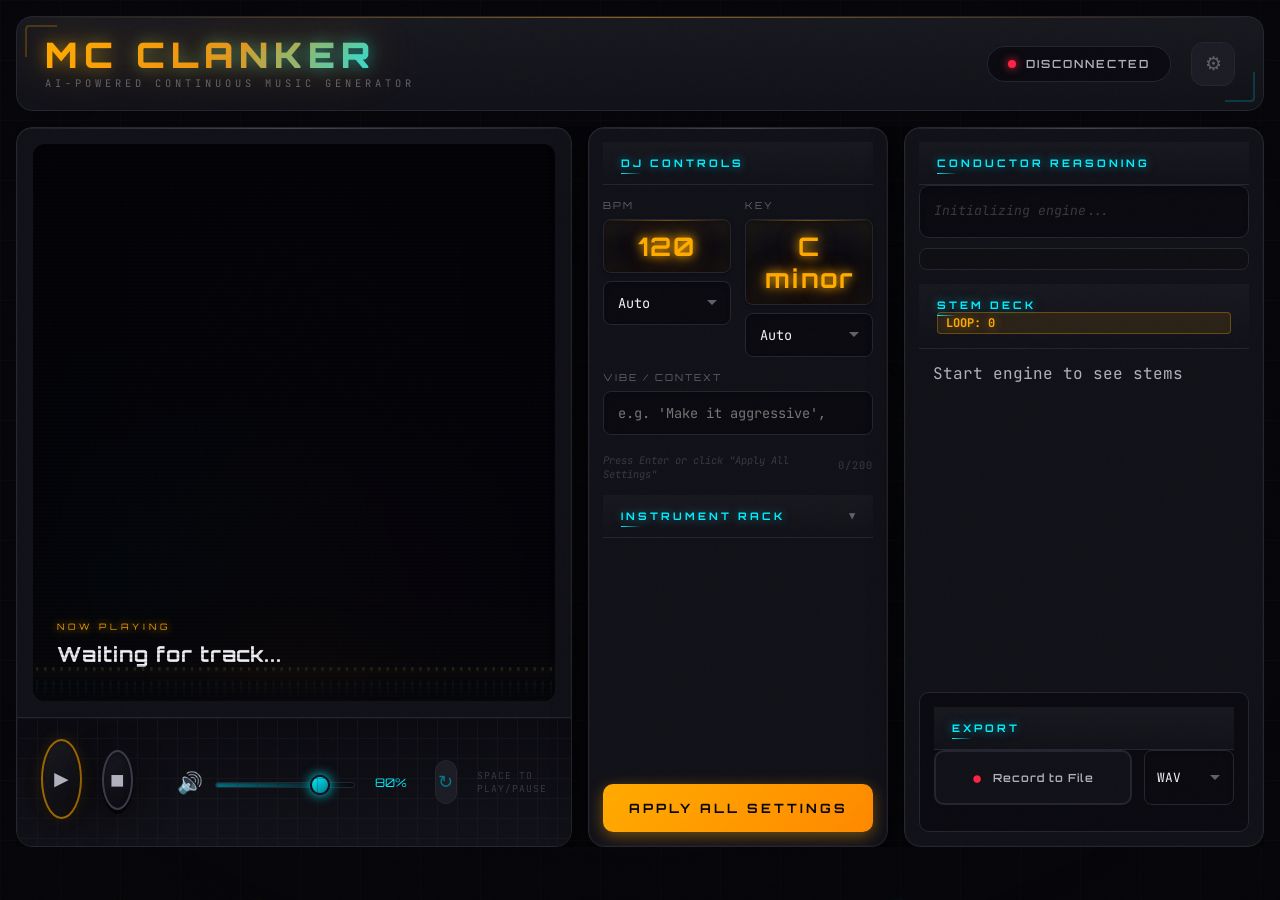
==== static/mc-clanker/index.html @ 74125084 "rename project to mc-clanker Co-Authored-By: Claude Opus 4.6 <noreply@anthropic.com>" ====
<!DOCTYPE html>
<html lang="en">
<head>
    <meta charset="UTF-8">
    <meta name="viewport" content="width=device-width, initial-scale=1.0, maximum-scale=1.0, user-scalable=no">
    <meta name="description" content="AI-Powered Continuous Music Generator - DJ Interface">
    <meta name="theme-color" content="#06060a">
    <title>MC CLANKER // Neon Deck</title>
    <link rel="preconnect" href="https://fonts.googleapis.com">
    <link rel="preconnect" href="https://fonts.gstatic.com" crossorigin>
    <link href="https://fonts.googleapis.com/css2?family=Orbitron:wght@400;500;600;700;800;900&family=JetBrains+Mono:wght@300;400;500;600&display=swap" rel="stylesheet">
    <link id="main-css" rel="stylesheet" href="styles.css">
    <script>document.getElementById('main-css').href += '?v=' + Date.now();</script>
</head>
<body>
    <div class="floating-particles"></div>
    <div class="dj-container">
        <!-- Header -->
        <header class="dj-header">
            <div class="logo-section">
                <h1 class="logo">MC CLANKER</h1>
                <span class="tagline">AI-Powered Continuous Music Generator</span>
            </div>
            <div class="corner-accent"></div>
            <div class="status-section">
                <span id="status-indicator" class="status disconnected">Disconnected</span>
                <button id="settings-btn" class="icon-btn" title="Settings">&#9881;</button>
            </div>
        </header>

        <!-- Main Content -->
        <div class="main-content">
            <!-- Left Panel - Visualizer & Transport -->
            <div class="panel visualizer-panel">
                <div class="visualizer-container">
                    <canvas id="visualizer"></canvas>
                    <div class="now-playing-overlay">
                        <div class="track-info">
                            <span class="label">NOW PLAYING</span>
                            <h2 id="current-track-name">Waiting for track...</h2>
                        </div>
                    </div>
                </div>

                <!-- Transport Controls -->
                <div class="transport-controls">
                    <button id="play-btn" class="transport-btn play" title="Play/Pause" aria-label="Play or Pause" aria-pressed="false">
                        <span class="play-icon">&#9658;</span>
                        <span class="pause-icon">&#10074;&#10074;</span>
                    </button>
                    <button id="stop-btn" class="transport-btn stop" title="Stop" aria-label="Stop and Reset">
                        <span>&#9632;</span>
                    </button>
                    <div class="volume-control">
                        <span class="volume-icon">&#128266;</span>
                        <input type="range" id="volume-slider" min="0" max="100" value="80">
                        <span id="volume-value">80%</span>
                    </div>
                    <button id="reconnect-btn" class="icon-btn reconnect-btn" title="Reconnect Stream" aria-label="Reconnect Stream">&#8635;</button>
                    <span class="keyboard-hint">Space to play/pause</span>
                </div>
            </div>

            <!-- Center Panel - DJ Controls -->
            <div class="panel dj-controls-panel">
                <div class="panel-header">
                    <h3>DJ CONTROLS</h3>
                </div>

                <!-- BPM & Key -->
                <div class="control-row">
                    <div class="control-group">
                        <label>BPM</label>
                        <div class="value-display" id="bpm-display">120</div>
                        <select id="bpm-override">
                            <option value="">Auto</option>
                            <option value="100">100</option>
                            <option value="110">110</option>
                            <option value="120">120</option>
                            <option value="128">128</option>
                            <option value="130">130</option>
                            <option value="140">140</option>
                            <option value="150">150</option>
                        </select>
                    </div>
                    <div class="control-group">
                        <label>KEY</label>
                        <div class="value-display" id="key-display">C minor</div>
                        <select id="key-override">
                            <option value="">Auto</option>
                            <option value="C major">C major</option>
                            <option value="C minor">C minor</option>
                            <option value="C# major">C# major</option>
                            <option value="C# minor">C# minor</option>
                            <option value="D major">D major</option>
                            <option value="D minor">D minor</option>
                            <option value="D# major">D# major</option>
                            <option value="D# minor">D# minor</option>
                            <option value="E major">E major</option>
                            <option value="E minor">E minor</option>
                            <option value="F major">F major</option>
                            <option value="F minor">F minor</option>
                            <option value="F# major">F# major</option>
                            <option value="F# minor">F# minor</option>
                            <option value="G major">G major</option>
                            <option value="G minor">G minor</option>
                            <option value="G# major">G# major</option>
                            <option value="G# minor">G# minor</option>
                            <option value="A major">A major</option>
                            <option value="A minor">A minor</option>
                            <option value="A# major">A# major</option>
                            <option value="A# minor">A# minor</option>
                            <option value="B major">B major</option>
                            <option value="B minor">B minor</option>
                        </select>
                    </div>
                </div>

                <!-- Vibe Input -->
                <div class="control-group full-width">
                    <label>VIBE / CONTEXT</label>
                    <div class="vibe-input-wrapper">
                        <input type="text" id="vibe-input" placeholder="e.g. 'Make it aggressive', 'Cyberpunk night drive'" maxlength="200">
                        <span class="vibe-active-indicator" id="vibe-active-indicator" title="Custom vibe active">&#10038;</span>
                    </div>
                    <div class="active-vibe-display" id="active-vibe-display">
                        <span class="active-vibe-label">ACTIVE</span>
                        <span class="active-vibe-text" id="active-vibe-text"></span>
                        <button class="clear-vibe-btn" id="clear-vibe-btn" title="Clear vibe">&#10005;</button>
                    </div>
                    <div class="input-footer">
                        <span class="input-hint">Press Enter or click "Apply All Settings"</span>
                        <span class="char-count" id="vibe-char-count">0/200</span>
                    </div>
                </div>

                <!-- Instrument Rack -->
                <div class="instrument-rack" id="instrument-rack">
                    <div class="panel-header collapsible" role="button" tabindex="0" aria-expanded="true" aria-controls="instrument-categories">
                        <h3>INSTRUMENT RACK</h3>
                        <span class="collapse-icon" aria-hidden="true">&#9660;</span>
                    </div>
                    <div class="instrument-categories" id="instrument-categories">
                        <!-- Populated by JS -->
                    </div>
                </div>

                <!-- Apply Button -->
                <button id="apply-all-btn" class="primary-btn">Apply All Settings</button>
            </div>

            <!-- Right Panel - Conductor & Timeline -->
            <div class="panel info-panel">
                <!-- Conductor Reasoning -->
                <div class="reasoning-section">
                    <div class="panel-header">
                        <h3>CONDUCTOR REASONING</h3>
                    </div>
                    <div class="reasoning-box" id="reasoning-box">
                        <p class="placeholder">Initializing engine...</p>
                    </div>
                    <div class="action-log" id="action-log">
                        <!-- Populated by JS -->
                    </div>
                </div>

                <!-- Stem Deck (combined timeline + mixer) -->
                <div class="stem-deck-section">
                    <div class="panel-header">
                        <h3>STEM DECK</h3>
                        <div class="loop-counter" id="loop-counter">LOOP: 0</div>
                    </div>
                    <div class="stem-deck" id="stem-deck">
                        <!-- Populated by JS -->
                        <p class="placeholder">Start engine to see stems</p>
                    </div>
                </div>

                <!-- Export Section -->
                <div class="export-section">
                    <div class="panel-header">
                        <h3>EXPORT</h3>
                    </div>
                    <div class="export-controls">
                        <button id="record-btn" class="record-btn">
                            <span class="record-icon">&#9679;</span>
                            <span id="record-label">Record to File</span>
                        </button>
                        <select id="export-format">
                            <option value="wav">WAV</option>
                            <option value="mp3">MP3</option>
                        </select>
                    </div>
                    <div class="recording-indicator" id="recording-indicator">
                        <span class="rec-dot">&#9679;</span>
                        <span id="recording-time">00:00</span>
                    </div>
                </div>
            </div>
        </div>
    </div>

    <!-- Settings Modal -->
    <div id="settings-modal" class="modal">
        <div class="modal-content">
            <div class="modal-header">
                <h2>Settings</h2>
                <button class="close-btn" id="close-settings">&times;</button>
            </div>
            <div class="modal-body">
                <div class="setting-group">
                    <label>LLM API Base URL</label>
                    <input type="text" id="llm-url" value="" placeholder="http://localhost:1234/v1">
                </div>
                <div class="setting-group">
                    <label>LLM API Key</label>
                    <div class="password-input-wrapper">
                        <input type="password" id="llm-key" value="not-needed">
                        <button type="button" class="toggle-password" id="toggle-password" aria-label="Show password">&#128065;</button>
                    </div>
                </div>
                <div class="setting-group">
                    <label>LLM Model Name</label>
                    <input type="text" id="llm-model" value="local-model">
                </div>

                <div class="settings-divider-wrapper">
                    <h3 class="settings-divider">Generation Config</h3>
                </div>
                <div class="setting-group">
                    <label>CFG Scale: <span id="cfg-val">7.0</span></label>
                    <input type="range" id="cfg-scale" min="1.0" max="15.0" step="0.5" value="7.0">
                </div>
                <div class="setting-group">
                    <label>Steps: <span id="steps-val">50</span></label>
                    <input type="range" id="steps-range" min="5" max="150" step="1" value="50">
                </div>

                <div class="setting-group">
                    <label>Icecast Enabled</label>
                    <input type="checkbox" id="icecast-enabled">
                </div>
                <p class="setting-hint">Press Enter to save settings</p>
            </div>
            <div class="modal-footer">
                <button id="test-connection-btn" class="secondary-btn">Test Connection</button>
                <button id="save-settings-btn" class="primary-btn">Save Settings</button>
            </div>
        </div>
    </div>

    <!-- Stop Confirmation Modal -->
    <div id="stop-modal" class="modal stop-modal">
        <div class="modal-content stop-modal-content">
            <div class="stop-modal-icon">&#9888;</div>
            <h2>Reset Engine?</h2>
            <p>This will stop playback and clear all current state. This action cannot be undone.</p>
            <div class="stop-modal-actions">
                <button id="stop-cancel-btn" class="secondary-btn">Cancel</button>
                <button id="stop-confirm-btn" class="danger-btn">Reset Engine</button>
            </div>
        </div>
    </div>

    <audio id="audio-player" crossorigin="anonymous"></audio>
    <script src="app.js"></script>
</body>
</html>
---- static/mc-clanker/styles.css ----
/* MC Clanker - Neon Club Deck Theme */
/* A dark, atmospheric interface that evokes a high-end DJ console with neon accents */

:root {
    /* Core palette - warm amber primary with cool cyan secondary */
    --bg-void: #06060a;
    --bg-deep: #0a0a10;
    --bg-surface: #111118;
    --bg-raised: #18181f;
    --bg-panel: #1c1c25;

    /* Neon accents */
    --amber-glow: #ffaa00;
    --amber-hot: #ff8800;
    --amber-dim: #996600;
    --cyan-glow: #00f0ff;
    --cyan-dim: #007788;
    --magenta-pulse: #ff00aa;

    /* Text hierarchy */
    --text-bright: #f0f0f5;
    --text-normal: #b0b0bc;
    --text-dim: #606068;
    --text-ghost: #38383f;

    /* Functional colors */
    --led-red: #ff2244;
    --led-green: #00ff66;
    --led-blue: #00aaff;
    --border-subtle: #252530;
    --border-active: #3a3a48;

    /* Shadows and glows */
    --glow-amber: 0 0 20px rgba(255, 170, 0, 0.5), 0 0 40px rgba(255, 170, 0, 0.2);
    --glow-cyan: 0 0 20px rgba(0, 240, 255, 0.5), 0 0 40px rgba(0, 240, 255, 0.2);
    --glow-magenta: 0 0 15px rgba(255, 0, 170, 0.4);
    --shadow-deep: 0 8px 32px rgba(0, 0, 0, 0.6);
    --shadow-inset: inset 0 2px 4px rgba(0, 0, 0, 0.4);
}

* {
    margin: 0;
    padding: 0;
    box-sizing: border-box;
}

body {
    font-family: 'JetBrains Mono', monospace;
    background: var(--bg-void);
    color: var(--text-normal);
    min-height: 100vh;
    overflow-x: hidden;
    position: relative;
}

/* Grid pattern + vignette overlay for depth */
body::before {
    content: '';
    position: fixed;
    top: 0;
    left: 0;
    width: 100%;
    height: 100%;
    background-image:
        linear-gradient(rgba(255, 170, 0, 0.02) 1px, transparent 1px),
        linear-gradient(90deg, rgba(255, 170, 0, 0.02) 1px, transparent 1px),
        radial-gradient(ellipse at center, transparent 30%, rgba(6, 6, 10, 0.7) 100%);
    background-size: 60px 60px, 60px 60px, cover;
    pointer-events: none;
    z-index: 0;
}

/* Noise texture overlay for atmosphere */
body::after {
    content: '';
    position: fixed;
    top: 0;
    left: 0;
    width: 100%;
    height: 100%;
    background-image: url("data:image/svg+xml,%3Csvg viewBox='0 0 256 256' xmlns='http://www.w3.org/2000/svg'%3E%3Cfilter id='noise'%3E%3CfeTurbulence type='fractalNoise' baseFrequency='0.9' numOctaves='4' stitchTiles='stitch'/%3E%3C/filter%3E%3Crect width='100%25' height='100%25' filter='url(%23noise)'/%3E%3C/svg%3E");
    opacity: 0.025;
    pointer-events: none;
    z-index: 2;
    mix-blend-mode: overlay;
}

/* Ambient floating particles */
@keyframes float {
    0%, 100% { transform: translateY(0) translateX(0); opacity: 0; }
    10% { opacity: 0.6; }
    90% { opacity: 0.6; }
    50% { transform: translateY(-100vh) translateX(20px); }
}

.floating-particles {
    position: fixed;
    top: 0;
    left: 0;
    width: 100%;
    height: 100%;
    pointer-events: none;
    z-index: 1;
    overflow: hidden;
}

.floating-particles::before,
.floating-particles::after {
    content: '';
    position: absolute;
    width: 4px;
    height: 4px;
    border-radius: 50%;
    animation: float 15s ease-in-out infinite;
}

.floating-particles::before {
    left: 20%;
    bottom: -10px;
    background: var(--amber-glow);
    box-shadow: 0 0 10px var(--amber-glow);
    animation-delay: 0s;
}

.floating-particles::after {
    left: 70%;
    bottom: -10px;
    background: var(--cyan-glow);
    box-shadow: 0 0 10px var(--cyan-glow);
    animation-delay: 5s;
    animation-duration: 18s;
}

.dj-container {
    position: relative;
    z-index: 1;
}

.dj-container {
    display: flex;
    flex-direction: column;
    min-height: 100vh;
    max-width: 1920px;
    margin: 0 auto;
    padding: 16px;
    gap: 16px;
    position: relative;
}

/* Entrance animations - staggered reveal */
.dj-header {
    opacity: 0;
    transform: translateY(-20px);
    animation: slideDown 0.6s cubic-bezier(0.4, 0, 0.2, 1) forwards;
}

.visualizer-panel {
    opacity: 0;
    transform: translateX(-30px);
    animation: slideRight 0.7s cubic-bezier(0.4, 0, 0.2, 1) 0.15s forwards;
}

.dj-controls-panel {
    opacity: 0;
    transform: translateY(20px);
    animation: slideUp 0.7s cubic-bezier(0.4, 0, 0.2, 1) 0.25s forwards;
}

.info-panel {
    opacity: 0;
    transform: translateX(30px);
    animation: slideLeft 0.7s cubic-bezier(0.4, 0, 0.2, 1) 0.35s forwards;
}

@keyframes slideDown {
    to { opacity: 1; transform: translateY(0); }
}

@keyframes slideRight {
    to { opacity: 1; transform: translateX(0); }
}

@keyframes slideUp {
    to { opacity: 1; transform: translateY(0); }
}

@keyframes slideLeft {
    to { opacity: 1; transform: translateX(0); }
}

/* ========== HEADER ========== */
.dj-header {
    display: flex;
    justify-content: space-between;
    align-items: center;
    padding: 20px 28px;
    background: linear-gradient(180deg, var(--bg-raised) 0%, var(--bg-surface) 100%);
    border-radius: 16px;
    border: 1px solid var(--border-subtle);
    position: relative;
    overflow: hidden;
}

/* Subtle top glow line */
.dj-header::before {
    content: '';
    position: absolute;
    top: 0;
    left: 0;
    right: 0;
    height: 1px;
    background: linear-gradient(90deg, transparent, var(--amber-glow), transparent);
    opacity: 0.5;
}

/* Decorative corner accents */
.dj-header::after {
    content: '';
    position: absolute;
    top: 8px;
    left: 8px;
    width: 30px;
    height: 30px;
    border-left: 2px solid var(--amber-dim);
    border-top: 2px solid var(--amber-dim);
    opacity: 0.4;
    border-radius: 4px 0 0 0;
}

.corner-accent {
    position: absolute;
    bottom: 8px;
    right: 8px;
    width: 30px;
    height: 30px;
    border-right: 2px solid var(--cyan-dim);
    border-bottom: 2px solid var(--cyan-dim);
    opacity: 0.4;
    border-radius: 0 0 4px 0;
}

.logo-section {
    display: flex;
    flex-direction: column;
    gap: 4px;
}

.logo {
    font-family: 'Orbitron', sans-serif;
    font-size: 2.2rem;
    font-weight: 900;
    letter-spacing: 6px;
    background: linear-gradient(135deg, var(--amber-glow) 0%, var(--amber-hot) 50%, var(--cyan-glow) 100%);
    -webkit-background-clip: text;
    -webkit-text-fill-color: transparent;
    background-clip: text;
    text-shadow: none;
    filter: drop-shadow(0 0 20px rgba(255, 170, 0, 0.3));
    margin: 0;
    line-height: 1;
    animation: logoGlow 3s ease-in-out infinite alternate, logoShimmer 4s linear infinite;
    position: relative;
}

/* Animated gradient border effect */
.logo::before {
    content: 'MC CLANKER';
    position: absolute;
    top: 0;
    left: 0;
    background: linear-gradient(90deg, var(--amber-glow), var(--cyan-glow), var(--magenta-pulse), var(--amber-glow));
    background-size: 300% 100%;
    -webkit-background-clip: text;
    background-clip: text;
    -webkit-text-fill-color: transparent;
    filter: blur(8px);
    opacity: 0.5;
    animation: logoShimmer 4s linear infinite;
    z-index: -1;
}

@keyframes logoGlow {
    0% { filter: drop-shadow(0 0 15px rgba(255, 170, 0, 0.4)) drop-shadow(0 0 30px rgba(255, 170, 0, 0.2)); }
    33% { filter: drop-shadow(0 0 20px rgba(0, 240, 255, 0.5)) drop-shadow(0 0 40px rgba(0, 240, 255, 0.25)); }
    66% { filter: drop-shadow(0 0 25px rgba(255, 0, 170, 0.4)) drop-shadow(0 0 35px rgba(255, 0, 170, 0.2)); }
    100% { filter: drop-shadow(0 0 20px rgba(255, 170, 0, 0.4)) drop-shadow(0 0 30px rgba(255, 170, 0, 0.2)); }
}

@keyframes logoShimmer {
    0% { background-position: 0% 50%; }
    100% { background-position: 300% 50%; }
}

.tagline {
    font-size: 0.65rem;
    color: var(--text-dim);
    text-transform: uppercase;
    letter-spacing: 4px;
    font-weight: 400;
}

.status-section {
    display: flex;
    align-items: center;
    gap: 20px;
}

/* LED-style status indicator */
.status {
    position: relative;
    padding: 10px 20px;
    border-radius: 24px;
    font-size: 0.7rem;
    font-weight: 600;
    text-transform: uppercase;
    letter-spacing: 2px;
    font-family: 'Orbitron', sans-serif;
    display: flex;
    align-items: center;
    gap: 10px;
    background: var(--bg-deep);
    border: 1px solid var(--border-subtle);
    transition: all 0.3s ease;
}

.status::before {
    content: '';
    width: 8px;
    height: 8px;
    border-radius: 50%;
    background: var(--led-red);
    box-shadow: 0 0 8px var(--led-red);
    animation: ledPulse 1.5s ease-in-out infinite;
}

@keyframes ledPulse {
    0%, 100% { opacity: 1; }
    50% { opacity: 0.4; }
}

.status.connected::before {
    background: var(--led-green);
    box-shadow:
        0 0 8px var(--led-green),
        0 0 16px var(--led-green),
        0 0 24px rgba(0, 255, 102, 0.3);
    animation: none;
    animation: connectedPulse 2s ease-in-out infinite;
}

@keyframes connectedPulse {
    0%, 100% {
        box-shadow:
            0 0 8px var(--led-green),
            0 0 16px var(--led-green),
            0 0 24px rgba(0, 255, 102, 0.3);
    }
    50% {
        box-shadow:
            0 0 12px var(--led-green),
            0 0 24px var(--led-green),
            0 0 36px rgba(0, 255, 102, 0.4);
    }
}

.status.connected.paused::before {
    background: var(--amber-glow);
    box-shadow: 0 0 8px var(--amber-glow);
    animation: ledPulse 2s ease-in-out infinite;
}

.status.connecting::before {
    background: var(--amber-glow);
    box-shadow: 0 0 8px var(--amber-glow);
    animation: ledBlink 0.5s ease-in-out infinite;
}

@keyframes ledBlink {
    0%, 100% { opacity: 1; }
    50% { opacity: 0.2; }
}

.status.disconnected::before {
    background: var(--led-red);
    box-shadow: 0 0 8px var(--led-red);
    animation: ledPulse 1s ease-in-out infinite;
}

/* Hardware-style icon button */
.icon-btn {
    width: 44px;
    height: 44px;
    border-radius: 12px;
    background: var(--bg-panel);
    border: 1px solid var(--border-subtle);
    color: var(--text-dim);
    font-size: 1.2rem;
    cursor: pointer;
    transition: all 0.2s cubic-bezier(0.4, 0, 0.2, 1);
    display: flex;
    align-items: center;
    justify-content: center;
    position: relative;
    overflow: hidden;
}

.icon-btn::after {
    content: '';
    position: absolute;
    inset: 0;
    background: radial-gradient(circle at center, var(--amber-glow), transparent);
    opacity: 0;
    transition: opacity 0.2s;
}

.icon-btn:hover {
    border-color: var(--amber-dim);
    color: var(--amber-glow);
    transform: translateY(-2px);
    box-shadow: 0 4px 12px rgba(0, 0, 0, 0.4);
}

.icon-btn:hover::after {
    opacity: 0.1;
}

.icon-btn:active {
    transform: translateY(0);
}

/* ========== MAIN CONTENT ========== */
.main-content {
    display: grid;
    grid-template-columns: 1fr 340px 400px;
    grid-template-rows: 1fr;
    gap: 16px;
    height: calc(100vh - 180px);
    max-height: calc(100vh - 180px);
    min-height: 0;
    overflow: hidden;
    align-items: stretch;
}

.panel {
    background: var(--bg-surface);
    border-radius: 16px;
    border: 1px solid var(--border-subtle);
    overflow: hidden;
    display: flex;
    flex-direction: column;
    position: relative;
    min-height: 0;
    flex: 1;
    box-shadow:
        var(--shadow-deep),
        0 0 0 1px rgba(255, 255, 255, 0.02) inset,
        inset 0 1px 0 rgba(255, 255, 255, 0.03);
}

/* Subtle inner highlight on top edge */
.panel::after {
    content: '';
    position: absolute;
    top: 0;
    left: 0;
    right: 0;
    height: 1px;
    background: linear-gradient(90deg, transparent, rgba(255, 255, 255, 0.05), transparent);
}

/* Panel inner glow effect */
.panel::before {
    content: '';
    position: absolute;
    top: 0;
    left: 0;
    right: 0;
    height: 1px;
    background: linear-gradient(90deg, transparent 0%, var(--border-active) 50%, transparent 100%);
}

.panel-header {
    padding: 14px 18px;
    background: linear-gradient(180deg, var(--bg-raised) 0%, var(--bg-surface) 100%);
    border-bottom: 1px solid var(--border-subtle);
    position: relative;
}

.panel-header h3 {
    font-family: 'Orbitron', sans-serif;
    font-size: 0.65rem;
    font-weight: 700;
    letter-spacing: 3px;
    color: var(--cyan-glow);
    text-shadow:
        0 0 10px rgba(0, 240, 255, 0.5),
        0 0 20px rgba(0, 240, 255, 0.2);
    position: relative;
}

/* Decorative line after panel headers */
.panel-header h3::after {
    content: '';
    position: absolute;
    bottom: -4px;
    left: 0;
    width: 20px;
    height: 1px;
    background: linear-gradient(90deg, var(--cyan-glow), transparent);
}

.panel-header.collapsible {
    cursor: pointer;
    display: flex;
    justify-content: space-between;
    align-items: center;
    transition: background 0.2s;
}

.panel-header.collapsible:hover {
    background: var(--bg-raised);
}

.collapse-icon {
    font-size: 0.65rem;
    color: var(--text-dim);
    transition: transform 0.3s cubic-bezier(0.4, 0, 0.2, 1);
}

.collapsed .collapse-icon {
    transform: rotate(-90deg);
}

.instrument-rack.collapsed .instrument-categories {
    display: none;
}

/* ========== VISUALIZER PANEL ========== */
.visualizer-panel {
    display: flex;
    flex-direction: column;
    overflow: hidden;
    flex: 1;
    min-height: 0;
}

.visualizer-container {
    position: relative;
    flex: 1;
    min-height: 200px;
    overflow: hidden;
    background:
        radial-gradient(ellipse at 50% 120%, rgba(255, 170, 0, 0.12) 0%, transparent 50%),
        radial-gradient(ellipse at 20% 80%, rgba(0, 240, 255, 0.08) 0%, transparent 40%),
        radial-gradient(ellipse at 80% 80%, rgba(255, 0, 170, 0.06) 0%, transparent 40%),
        radial-gradient(ellipse at center bottom, #0d0d18 0%, var(--bg-void) 100%);
    border-radius: 12px;
    margin: 16px;
    box-shadow:
        inset 0 0 80px rgba(0, 0, 0, 0.5),
        inset 0 -20px 40px rgba(255, 170, 0, 0.05);
}

/* Ambient glow emanating from visualizer */
.visualizer-container::before {
    content: '';
    position: absolute;
    bottom: -60px;
    left: 50%;
    transform: translateX(-50%);
    width: 70%;
    height: 120px;
    background: radial-gradient(ellipse, rgba(255, 170, 0, 0.25) 0%, rgba(255, 68, 0, 0.1) 40%, transparent 70%);
    filter: blur(30px);
    pointer-events: none;
    z-index: 0;
    animation: ambientPulse 4s ease-in-out infinite;
}

/* CRT scanline overlay for retro feel */
.visualizer-container::after {
    content: '';
    position: absolute;
    inset: 0;
    background: repeating-linear-gradient(
        0deg,
        transparent 0px,
        transparent 2px,
        rgba(0, 0, 0, 0.15) 2px,
        rgba(0, 0, 0, 0.15) 4px
    );
    pointer-events: none;
    z-index: 10;
    border-radius: 12px;
}

@keyframes ambientPulse {
    0%, 100% { opacity: 0.6; transform: translateX(-50%) scale(1); }
    50% { opacity: 1; transform: translateX(-50%) scale(1.1); }
}

#visualizer {
    width: 100%;
    height: 100%;
    display: block;
}

.now-playing-overlay {
    position: absolute;
    bottom: 0;
    left: 0;
    right: 0;
    padding: 24px;
    background: linear-gradient(0deg, rgba(6, 6, 10, 0.95) 0%, rgba(6, 6, 10, 0.7) 60%, transparent 100%);
    pointer-events: none;
}

.track-info .label {
    font-family: 'Orbitron', sans-serif;
    font-size: 0.55rem;
    letter-spacing: 4px;
    color: var(--amber-glow);
    text-shadow: 0 0 8px var(--amber-glow);
}

.track-info h2 {
    font-family: 'Orbitron', sans-serif;
    font-size: 1.3rem;
    margin: 6px 0 10px;
    font-weight: 700;
    color: var(--text-bright);
    letter-spacing: 1px;
}

/* ========== TRANSPORT CONTROLS ========== */
.transport-controls {
    display: flex;
    align-items: center;
    justify-content: center;
    gap: 20px;
    padding: 24px;
    background: linear-gradient(180deg, var(--bg-deep) 0%, var(--bg-surface) 100%);
    border-top: 1px solid var(--border-subtle);
    position: relative;
    flex-shrink: 0;
}

/* Subtle grid pattern */
.transport-controls::before {
    content: '';
    position: absolute;
    inset: 0;
    background-image:
        linear-gradient(var(--border-subtle) 1px, transparent 1px),
        linear-gradient(90deg, var(--border-subtle) 1px, transparent 1px);
    background-size: 20px 20px;
    opacity: 0.3;
    pointer-events: none;
}

/* Hardware-style transport button */
.transport-btn {
    width: 60px;
    height: 60px;
    border-radius: 50%;
    border: 2px solid var(--border-active);
    background: linear-gradient(145deg, var(--bg-raised), var(--bg-deep));
    color: var(--text-normal);
    font-size: 1.5rem;
    cursor: pointer;
    transition: all 0.15s cubic-bezier(0.4, 0, 0.2, 1);
    display: flex;
    align-items: center;
    justify-content: center;
    position: relative;
    box-shadow: var(--shadow-deep), var(--shadow-inset), 0 4px 0 var(--bg-void);
    transform: translateY(-2px);
}

.transport-btn:active {
    transform: translateY(2px) scale(0.95);
    box-shadow: 0 1px 4px rgba(0, 0, 0, 0.5), var(--shadow-inset), 0 1px 0 var(--bg-void);
}

.transport-btn.play {
    transform: translateY(-3px);
}

.transport-btn.play:active {
    transform: translateY(2px) scale(0.95);
}

/* LED ring effect */
.transport-btn::before {
    content: '';
    position: absolute;
    inset: -4px;
    border-radius: 50%;
    background: conic-gradient(from 0deg, transparent, var(--border-active), transparent);
    opacity: 0;
    transition: opacity 0.3s;
    z-index: -1;
}

.transport-btn.play {
    width: 80px;
    height: 80px;
    border-color: var(--amber-dim);
    box-shadow:
        var(--shadow-deep),
        var(--shadow-inset),
        0 0 15px rgba(255, 170, 0, 0.15),
        inset 0 0 15px rgba(255, 170, 0, 0.05);
}

.transport-btn.play::before {
    background: conic-gradient(from 0deg, transparent, var(--amber-glow), transparent);
    inset: -6px;
}

.transport-btn.play:hover,
.transport-btn.play.active {
    border-color: var(--amber-glow);
    color: var(--amber-glow);
    box-shadow:
        var(--shadow-deep),
        0 0 30px rgba(255, 170, 0, 0.6),
        0 0 60px rgba(255, 170, 0, 0.3),
        0 0 100px rgba(255, 170, 0, 0.15),
        inset 0 0 25px rgba(255, 170, 0, 0.15);
    transform: scale(1.05);
}

.transport-btn.play:hover::before,
.transport-btn.play.active::before {
    opacity: 0.7;
    animation: spin 3s linear infinite;
}

/* Glow ring that expands on play */
.transport-btn.play.active::after {
    content: '';
    position: absolute;
    inset: -12px;
    border-radius: 50%;
    border: 2px solid var(--amber-glow);
    opacity: 0;
    animation: glowRing 2s ease-out infinite;
}

@keyframes glowRing {
    0% { transform: scale(1); opacity: 0.6; }
    100% { transform: scale(1.4); opacity: 0; }
}

@keyframes spin {
    from { transform: rotate(0deg); }
    to { transform: rotate(360deg); }
}

.transport-btn.stop:hover {
    border-color: var(--led-red);
    color: var(--led-red);
    box-shadow: 0 0 15px rgba(255, 34, 68, 0.4);
}

.play-icon, .pause-icon {
    display: none;
}

.play .play-icon { display: block; }
.playing .pause-icon { display: block; }
.playing .play-icon { display: none; }

.volume-control {
    display: flex;
    align-items: center;
    gap: 12px;
    margin-left: 24px;
}

.volume-icon {
    font-size: 1.3rem;
    color: var(--text-dim);
}

#volume-slider {
    width: 140px;
    height: 6px;
    -webkit-appearance: none;
    appearance: none;
    background: linear-gradient(90deg, var(--cyan-dim), var(--bg-deep));
    border-radius: 3px;
    outline: none;
    border: 1px solid var(--border-subtle);
    box-shadow: inset 0 1px 3px rgba(0, 0, 0, 0.4);
}

#volume-slider::-webkit-slider-thumb {
    -webkit-appearance: none;
    appearance: none;
    width: 20px;
    height: 20px;
    border-radius: 50%;
    background: linear-gradient(145deg, var(--cyan-glow), var(--cyan-dim));
    cursor: pointer;
    box-shadow:
        0 0 12px var(--cyan-glow),
        0 2px 6px rgba(0, 0, 0, 0.5);
    transition: all 0.2s;
    border: 2px solid var(--bg-surface);
}

#volume-slider::-webkit-slider-thumb:hover {
    transform: scale(1.2);
    box-shadow:
        0 0 20px var(--cyan-glow),
        0 0 30px rgba(0, 240, 255, 0.4),
        0 2px 8px rgba(0, 0, 0, 0.5);
}

/* Volume slider active glow */
#volume-slider:active::-webkit-slider-thumb {
    box-shadow:
        0 0 25px var(--cyan-glow),
        0 0 40px rgba(0, 240, 255, 0.6),
        0 2px 10px rgba(0, 0, 0, 0.5);
}

#volume-value {
    font-family: 'Orbitron', sans-serif;
    font-size: 0.75rem;
    color: var(--cyan-glow);
    width: 40px;
    text-align: right;
}

.keyboard-hint {
    font-size: 0.6rem;
    color: var(--text-ghost);
    margin-left: auto;
    text-transform: uppercase;
    letter-spacing: 1px;
    animation: subtlePulse 3s ease-in-out infinite;
    position: relative;
}

.keyboard-hint::before {
    content: '';
    position: absolute;
    left: -8px;
    top: 50%;
    transform: translateY(-50%);
    width: 4px;
    height: 4px;
    border-radius: 50%;
    background: var(--cyan-dim);
    opacity: 0;
    animation: hintPulse 3s ease-in-out infinite;
}

@keyframes hintPulse {
    0%, 80%, 100% { opacity: 0; transform: translateY(-50%) scale(1); }
    90% { opacity: 0.8; transform: translateY(-50%) scale(1.5); }
}

@keyframes subtlePulse {
    0%, 100% { opacity: 0.6; }
    50% { opacity: 1; }
}

.reconnect-btn {
    font-size: 1.2rem;
}

/* ========== DJ CONTROLS PANEL ========== */
.dj-controls-panel {
    display: flex;
    flex-direction: column;
    gap: 14px;
    padding: 14px;
    min-height: 0;
    overflow: hidden;
}

.control-row {
    display: grid;
    grid-template-columns: 1fr 1fr;
    gap: 14px;
}

.control-group {
    display: flex;
    flex-direction: column;
    gap: 8px;
}

.control-group.full-width {
    grid-column: span 2;
}

.control-group label {
    font-family: 'Orbitron', sans-serif;
    font-size: 0.6rem;
    letter-spacing: 2px;
    color: var(--text-dim);
    text-transform: uppercase;
}

/* Value display - LED style with glow */
.value-display {
    font-family: 'Orbitron', sans-serif;
    font-size: 1.6rem;
    font-weight: 700;
    color: var(--amber-glow);
    background: var(--bg-deep);
    padding: 10px 14px;
    border-radius: 8px;
    text-align: center;
    border: 1px solid var(--border-subtle);
    box-shadow:
        inset 0 3px 6px rgba(0, 0, 0, 0.4),
        inset 0 0 30px rgba(255, 170, 0, 0.08),
        0 2px 4px rgba(0, 0, 0, 0.3);
    text-shadow:
        0 0 10px var(--amber-glow),
        0 0 20px rgba(255, 170, 0, 0.5),
        0 0 40px rgba(255, 170, 0, 0.2);
    letter-spacing: 2px;
    position: relative;
    overflow: hidden;
    cursor: pointer;
    transition: all 0.2s;
    /* 3D inset effect */
    background-image: linear-gradient(180deg, rgba(255,255,255,0.03) 0%, transparent 50%);
}

/* Dropdown indicator */
.value-display::after {
    content: '\25BC';
    position: absolute;
    right: 10px;
    top: 50%;
    transform: translateY(-50%);
    font-size: 0.5rem;
    color: var(--amber-dim);
    opacity: 0;
    transition: opacity 0.2s;
}

.value-display:hover {
    border-color: var(--amber-dim);
    box-shadow:
        inset 0 2px 4px rgba(0, 0, 0, 0.3),
        inset 0 0 20px rgba(255, 170, 0, 0.08),
        0 0 15px rgba(255, 170, 0, 0.2);
}

.value-display:hover::after {
    opacity: 0.6;
}

/* Subtle inner light line */
.value-display::before {
    content: '';
    position: absolute;
    top: 0;
    left: 0;
    right: 0;
    height: 1px;
    background: linear-gradient(90deg, transparent, rgba(255, 170, 0, 0.4), transparent);
}

select, input[type="text"] {
    padding: 12px 14px;
    background: var(--bg-deep);
    border: 1px solid var(--border-subtle);
    border-radius: 8px;
    color: var(--text-bright);
    font-family: 'JetBrains Mono', monospace;
    font-size: 0.85rem;
    outline: none;
    transition: all 0.2s cubic-bezier(0.4, 0, 0.2, 1);
    box-shadow: inset 0 2px 4px rgba(0, 0, 0, 0.2);
}

select.override-active, input[type="text"]:focus {
    border-color: var(--cyan-dim);
    box-shadow: inset 0 2px 4px rgba(0, 0, 0, 0.2), 0 0 10px rgba(0, 240, 255, 0.2);
}

select.override-active {
    border-color: var(--amber-glow);
    box-shadow: inset 0 2px 4px rgba(0, 0, 0, 0.2), 0 0 8px rgba(255, 170, 0, 0.3);
}

select option {
    background: var(--bg-surface);
    color: var(--text-bright);
}

/* Custom dropdown arrow */
select {
    appearance: none;
    -webkit-appearance: none;
    background-image: url("data:image/svg+xml,%3Csvg xmlns='http://www.w3.org/2000/svg' width='12' height='12' viewBox='0 0 12 12'%3E%3Cpath fill='%23606068' d='M6 8L1 3h10z'/%3E%3C/svg%3E");
    background-repeat: no-repeat;
    background-position: right 12px center;
    padding-right: 36px;
}

select:hover {
    border-color: var(--amber-dim);
    background-image: url("data:image/svg+xml,%3Csvg xmlns='http://www.w3.org/2000/svg' width='12' height='12' viewBox='0 0 12 12'%3E%3Cpath fill='%23ffaa00' d='M6 8L1 3h10z'/%3E%3C/svg%3E");
}

.input-hint {
    font-size: 0.6rem;
    color: var(--text-ghost);
    margin-top: 4px;
}

.vibe-input-wrapper {
    position: relative;
    display: flex;
    align-items: center;
}

.vibe-input-wrapper input {
    flex: 1;
    padding-right: 40px;
}

.vibe-active-indicator {
    position: absolute;
    right: 12px;
    color: var(--amber-glow);
    font-size: 1.2rem;
    opacity: 0;
    transition: opacity 0.3s;
    text-shadow: 0 0 8px var(--amber-glow);
}

.vibe-active-indicator.active {
    opacity: 1;
    animation: vibePulse 2s ease-in-out infinite;
}

/* Active Vibe Display */
.active-vibe-display {
    display: none;
    align-items: center;
    gap: 10px;
    padding: 10px 14px;
    background: linear-gradient(135deg, rgba(255, 170, 0, 0.12) 0%, rgba(255, 136, 0, 0.06) 100%);
    border: 1px solid var(--amber-dim);
    border-radius: 8px;
    margin-top: 8px;
    animation: slideDown 0.3s ease-out;
    position: relative;
    overflow: hidden;
}

/* Animated border glow */
.active-vibe-display::before {
    content: '';
    position: absolute;
    top: -2px;
    left: -2px;
    right: -2px;
    bottom: -2px;
    background: linear-gradient(45deg, var(--amber-glow), var(--cyan-glow), var(--magenta-pulse), var(--amber-glow));
    background-size: 400% 400%;
    border-radius: 10px;
    z-index: -1;
    opacity: 0;
    animation: vibeBorderGlow 3s ease-in-out infinite;
}

.active-vibe-display.visible::before {
    opacity: 0.5;
}

@keyframes vibeBorderGlow {
    0%, 100% { background-position: 0% 50%; }
    50% { background-position: 100% 50%; }
}

.active-vibe-display.visible {
    display: flex;
}

.active-vibe-label {
    font-family: 'Orbitron', sans-serif;
    font-size: 0.55rem;
    letter-spacing: 2px;
    color: var(--amber-glow);
    text-shadow: 0 0 8px var(--amber-glow);
    flex-shrink: 0;
}

.active-vibe-text {
    flex: 1;
    font-size: 0.82rem;
    color: var(--text-bright);
    font-style: italic;
    overflow: hidden;
    text-overflow: ellipsis;
    white-space: nowrap;
}

.clear-vibe-btn {
    background: none;
    border: none;
    color: var(--text-dim);
    font-size: 0.9rem;
    cursor: pointer;
    padding: 4px 8px;
    border-radius: 4px;
    transition: all 0.2s;
    flex-shrink: 0;
}

.clear-vibe-btn:hover {
    color: var(--led-red);
    background: rgba(255, 34, 68, 0.15);
}

@keyframes vibePulse {
    0%, 100% { transform: scale(1); }
    50% { transform: scale(1.2); }
}

.input-footer {
    display: flex;
    justify-content: space-between;
    align-items: center;
    margin-top: 4px;
}

.char-count {
    font-size: 0.6rem;
    color: var(--text-ghost);
    font-family: 'JetBrains Mono', monospace;
}

/* ========== INSTRUMENT RACK ========== */
.instrument-rack {
    flex: 1;
    overflow-y: auto;
    min-height: 0;
}

.instrument-category {
    margin-bottom: 14px;
}

/* Category header - hardware style with colored indicator */
.category-header {
    display: flex;
    align-items: center;
    gap: 10px;
    padding: 10px 14px;
    background: var(--bg-raised);
    border-radius: 8px;
    cursor: pointer;
    font-family: 'Orbitron', sans-serif;
    font-size: 0.65rem;
    font-weight: 600;
    text-transform: uppercase;
    letter-spacing: 2px;
    color: var(--text-normal);
    transition: all 0.2s;
    border: 1px solid transparent;
    position: relative;
}

.category-header::before {
    content: '';
    width: 4px;
    height: 16px;
    border-radius: 2px;
    background: var(--cyan-dim);
    transition: all 0.2s;
}

.category-header:hover {
    background: var(--bg-panel);
    border-color: var(--border-subtle);
}

.category-header:hover::before {
    background: var(--cyan-glow);
    box-shadow: 0 0 8px var(--cyan-glow);
}

.category-checkbox {
    width: 14px;
    height: 14px;
    accent-color: var(--cyan-glow);
    cursor: pointer;
}

.instruments-list {
    display: flex;
    flex-wrap: wrap;
    gap: 8px;
    padding: 10px 14px;
}

/* Instrument pad - hardware style with neon glow */
.instrument-item {
    display: flex;
    align-items: center;
    justify-content: center;
    padding: 10px 16px;
    min-width: 60px;
    background: linear-gradient(145deg, var(--bg-panel), var(--bg-deep));
    border: 1px solid var(--border-subtle);
    border-radius: 10px;
    font-size: 0.72rem;
    cursor: pointer;
    transition: all 0.15s cubic-bezier(0.4, 0, 0.2, 1);
    position: relative;
    overflow: hidden;
    user-select: none;
}

.instrument-item::before {
    content: '';
    position: absolute;
    inset: 0;
    background: radial-gradient(circle at center, var(--cyan-glow), transparent);
    opacity: 0;
    transition: opacity 0.15s;
}

.instrument-item:hover {
    border-color: var(--cyan-dim);
    transform: translateY(-2px) scale(1.03);
    box-shadow:
        0 6px 16px rgba(0, 0, 0, 0.5),
        0 0 20px rgba(0, 240, 255, 0.15);
}

.instrument-item:hover::before {
    opacity: 0.1;
}

.instrument-item.selected {
    background: linear-gradient(145deg, rgba(0, 240, 255, 0.18), rgba(0, 240, 255, 0.06));
    border-color: var(--cyan-glow);
    color: var(--cyan-glow);
    box-shadow:
        0 0 16px rgba(0, 240, 255, 0.45),
        inset 0 0 16px rgba(0, 240, 255, 0.12);
    transform: scale(1.04);
}

.instrument-item.selected::after {
    content: '';
    position: absolute;
    top: 4px;
    right: 4px;
    width: 6px;
    height: 6px;
    border-radius: 50%;
    background: var(--cyan-glow);
    box-shadow: 0 0 6px var(--cyan-glow);
    animation: ledOn 0.3s ease-out;
}

/* Bottom LED bar indicator for selected instruments */
.instrument-item.selected::before {
    content: '';
    position: absolute;
    bottom: 3px;
    left: 50%;
    transform: translateX(-50%);
    width: 20px;
    height: 3px;
    border-radius: 2px;
    background: var(--cyan-glow);
    box-shadow: 0 0 8px var(--cyan-glow), 0 0 15px var(--cyan-glow);
    animation: ledOn 0.3s ease-out;
}

@keyframes ledOn {
    0% { opacity: 0; transform: translateX(-50%) scale(0); }
    50% { transform: translateX(-50%) scale(1.3); }
    100% { opacity: 1; transform: translateX(-50%) scale(1); }
}

.instrument-item input {
    display: none;
}

/* Primary action button */
.primary-btn {
    width: 100%;
    padding: 16px;
    background: linear-gradient(135deg, var(--amber-glow) 0%, var(--amber-hot) 100%);
    border: none;
    border-radius: 10px;
    color: var(--bg-void);
    font-family: 'Orbitron', sans-serif;
    font-size: 0.8rem;
    font-weight: 700;
    text-transform: uppercase;
    letter-spacing: 3px;
    cursor: pointer;
    transition: all 0.2s cubic-bezier(0.4, 0, 0.2, 1);
    position: relative;
    overflow: hidden;
    box-shadow: 0 4px 15px rgba(255, 170, 0, 0.4);
}

.primary-btn::before {
    content: '';
    position: absolute;
    inset: 0;
    background: linear-gradient(90deg, transparent, rgba(255, 255, 255, 0.2), transparent);
    transform: translateX(-100%);
    transition: transform 0.5s;
}

.primary-btn:hover:not(:disabled) {
    transform: translateY(-3px) scale(1.01);
    box-shadow:
        0 8px 30px rgba(255, 170, 0, 0.5),
        0 0 40px rgba(255, 170, 0, 0.2);
    filter: brightness(1.1);
}

.primary-btn:hover::before {
    transform: translateX(100%);
}

.primary-btn:active {
    transform: translateY(0);
}

.primary-btn:disabled {
    opacity: 0.6;
    cursor: not-allowed;
}

/* Apply button loading state */
.primary-btn.loading {
    pointer-events: none;
    position: relative;
}

.primary-btn.loading::after {
    content: '';
    position: absolute;
    top: 50%;
    left: 50%;
    width: 20px;
    height: 20px;
    margin: -10px 0 0 -10px;
    border: 2px solid transparent;
    border-top-color: var(--bg-void);
    border-radius: 50%;
    animation: btnSpinner 0.8s linear infinite;
}

@keyframes btnSpinner {
    to { transform: rotate(360deg); }
}

.secondary-btn {
    width: auto;
    padding: 16px 24px;
    background: var(--bg-panel);
    border: 2px solid var(--border-active);
    border-radius: 10px;
    color: var(--text-normal);
    font-family: 'Orbitron', sans-serif;
    font-size: 0.75rem;
    font-weight: 600;
    text-transform: uppercase;
    letter-spacing: 2px;
    cursor: pointer;
    transition: all 0.2s cubic-bezier(0.4, 0, 0.2, 1);
}

.secondary-btn:hover:not(:disabled) {
    border-color: var(--cyan-dim);
    color: var(--cyan-glow);
    box-shadow: 0 0 10px rgba(0, 240, 255, 0.2);
}

.secondary-btn:disabled {
    opacity: 0.5;
    cursor: not-allowed;
}

/* ========== INFO PANEL ========== */
.info-panel {
    display: flex;
    flex-direction: column;
    gap: 14px;
    padding: 14px;
    min-height: 0;
    overflow: hidden;
}

.reasoning-section {
    flex: 0 0 auto;
    min-height: 0;
    overflow: hidden;
}

.reasoning-box {
    padding: 14px;
    background: var(--bg-deep);
    border-radius: 10px;
    font-size: 0.82rem;
    line-height: 1.75;
    color: var(--text-normal);
    max-height: 220px;
    overflow-y: auto;
    border: 1px solid var(--border-subtle);
    box-shadow: inset 0 2px 6px rgba(0, 0, 0, 0.2);
    position: relative;
}

.reasoning-box.loading::before {
    content: '';
    position: absolute;
    top: 0;
    left: -100%;
    width: 100%;
    height: 100%;
    background: linear-gradient(
        90deg,
        transparent 0%,
        rgba(0, 240, 255, 0.08) 50%,
        transparent 100%
    );
    animation: shimmer 1.5s ease-in-out infinite;
    border-radius: 10px;
}

@keyframes shimmer {
    0% { left: -100%; }
    100% { left: 100%; }
}

.reasoning-box p {
    margin: 0;
}

.reasoning-box .placeholder {
    color: var(--text-ghost);
    font-style: italic;
    animation: placeholderPulse 2s ease-in-out infinite;
}

@keyframes placeholderPulse {
    0%, 100% { opacity: 0.6; }
    50% { opacity: 1; }
}

/* ========== STEM DECK (combined timeline + mixer) ========== */
.stem-deck-section {
    flex: 1;
    min-height: 0;
    overflow: hidden;
    display: flex;
    flex-direction: column;
}

.stem-deck {
    padding: 14px;
    overflow-y: auto;
    flex: 1;
    min-height: 0;
    display: flex;
    flex-direction: column;
    gap: 10px;
}

.stem-row {
    background: var(--bg-deep);
    border-radius: 10px;
    border-left: 3px solid var(--border-subtle);
    padding: 12px 14px;
    transition: all 0.3s cubic-bezier(0.4, 0, 0.2, 1);
    flex-shrink: 0;
}

.stem-row:hover {
    background: var(--bg-raised);
    transform: translateX(4px);
}

.stem-row.previous {
    border-left-color: var(--text-ghost);
    opacity: 0.7;
}

.stem-row.current {
    border-left-color: var(--amber-glow);
    background: rgba(255, 170, 0, 0.1);
    box-shadow:
        0 0 20px rgba(255, 170, 0, 0.15),
        inset 0 0 30px rgba(255, 170, 0, 0.05);
}

.stem-row.next {
    border-left-color: var(--cyan-dim);
    opacity: 0.8;
}

.stem-row-header {
    display: flex;
    justify-content: space-between;
    align-items: center;
    margin-bottom: 8px;
}

.stem-position-label {
    font-family: 'Orbitron', sans-serif;
    font-size: 0.55rem;
    letter-spacing: 3px;
    color: var(--text-dim);
}

.stem-row.previous .stem-position-label { color: var(--text-ghost); }
.stem-row.current .stem-position-label { color: var(--amber-glow); }
.stem-row.next .stem-position-label { color: var(--cyan-dim); }

.stem-time {
    font-family: 'JetBrains Mono', monospace;
    font-size: 0.6rem;
    color: var(--text-dim);
}

.stem-tags {
    display: flex;
    flex-wrap: wrap;
    gap: 6px;
    margin-bottom: 8px;
}

.stem-controls {
    display: flex;
    align-items: center;
    gap: 10px;
}

.stem-vol-slider {
    flex: 1;
    height: 4px;
    -webkit-appearance: none;
    background: rgba(255, 255, 255, 0.1);
    border-radius: 2px;
    outline: none;
}

.stem-vol-slider::-webkit-slider-thumb {
    -webkit-appearance: none;
    width: 12px;
    height: 12px;
    background: var(--accent-color);
    border-radius: 50%;
    cursor: pointer;
    box-shadow: 0 0 10px var(--accent-color);
}

.stem-btns {
    display: flex;
    gap: 5px;
}

.stem-btn {
    background: rgba(255, 255, 255, 0.05);
    border: 1px solid var(--border-subtle);
    color: var(--text-dim);
    font-size: 0.65rem;
    font-weight: 700;
    padding: 4px 8px;
    border-radius: 4px;
    cursor: pointer;
    transition: all 0.2s ease;
}

.stem-btn:hover {
    background: rgba(255, 255, 255, 0.1);
}

.stem-btn.active-mute {
    background: rgba(255, 68, 0, 0.2);
    border-color: #ff4400;
    color: #ff4400;
    box-shadow: 0 0 10px rgba(255, 68, 0, 0.3);
}

.stem-btn.active-solo {
    background: rgba(0, 240, 255, 0.2);
    border-color: var(--cyan-glow);
    color: var(--cyan-glow);
    box-shadow: 0 0 10px rgba(0, 240, 255, 0.3);
}

.stem-btn-dl {
    background: rgba(0, 255, 136, 0.1);
    border-color: rgba(0, 255, 136, 0.3);
    color: #00ff88;
}

.stem-btn-dl:hover {
    background: rgba(0, 255, 136, 0.2);
    box-shadow: 0 0 10px rgba(0, 255, 136, 0.3);
}

/* Stem preview tags */
.stem-preview-tag {
    padding: 5px 10px;
    background: var(--bg-panel);
    border-radius: 6px;
    font-size: 0.65rem;
    border: 1px solid var(--border-subtle);
    color: var(--text-normal);
    transition: all 0.2s;
    cursor: default;
    position: relative;
}

.stem-preview-tag::before {
    content: '';
    position: absolute;
    top: 50%;
    left: 6px;
    transform: translateY(-50%);
    width: 4px;
    height: 4px;
    border-radius: 50%;
    background: currentColor;
    opacity: 0.5;
}

.stem-preview-tag {
    padding-left: 18px;
}

.stem-preview-tag:hover {
    border-color: var(--amber-dim);
    color: var(--amber-glow);
    box-shadow: 0 0 8px rgba(255, 170, 0, 0.2);
    transform: translateY(-1px);
}

/* Color-coded stem tags by instrument type */
.stem-preview-tag[data-type="drums"] {
    border-color: rgba(255, 68, 68, 0.4);
    color: #ff4466;
}

.stem-preview-tag[data-type="drums"]:hover {
    box-shadow: 0 0 12px rgba(255, 68, 68, 0.5);
    border-color: rgba(255, 68, 68, 0.8);
}

.stem-preview-tag[data-type="bass"] {
    border-color: rgba(0, 240, 255, 0.4);
    color: var(--cyan-glow);
}

.stem-preview-tag[data-type="bass"]:hover {
    box-shadow: 0 0 12px rgba(0, 240, 255, 0.5);
    border-color: rgba(0, 240, 255, 0.8);
}

.stem-preview-tag[data-type="synth"] {
    border-color: rgba(255, 0, 170, 0.4);
    color: var(--magenta-pulse);
}

.stem-preview-tag[data-type="synth"]:hover {
    box-shadow: 0 0 12px rgba(255, 0, 170, 0.5);
    border-color: rgba(255, 0, 170, 0.8);
}

.stem-preview-tag[data-type="vocals"] {
    border-color: rgba(255, 170, 0, 0.4);
    color: var(--amber-glow);
}

.stem-preview-tag[data-type="vocals"]:hover {
    box-shadow: 0 0 12px rgba(255, 170, 0, 0.5);
    border-color: rgba(255, 170, 0, 0.8);
}

/* --- Action Log --- */
.action-log {
    margin-top: 10px;
    padding: 10px;
    background: rgba(0, 0, 0, 0.2);
    border-radius: 8px;
    max-height: 140px;
    overflow-y: auto;
    border: 1px solid var(--border-subtle);
    display: flex;
    flex-direction: column;
    gap: 6px;
}

.action-entry {
    font-size: 0.7rem;
    color: var(--cyan-glow);
    font-family: 'JetBrains Mono', monospace;
    padding-left: 12px;
    position: relative;
    animation: fadeIn 0.3s ease-out;
}

.action-entry::before {
    content: '>';
    position: absolute;
    left: 0;
    opacity: 0.6;
}

@keyframes fadeIn {
    from { opacity: 0; transform: translateX(-5px); }
    to { opacity: 1; transform: translateX(0); }
}

/* --- Loop Counter --- */
.loop-counter {
    font-size: 0.75rem;
    font-weight: 700;
    color: var(--accent-color);
    background: rgba(255, 170, 0, 0.1);
    padding: 2px 8px;
    border-radius: 4px;
    border: 1px solid rgba(255, 170, 0, 0.3);
    text-shadow: 0 0 10px rgba(255, 170, 0, 0.5);
}


/* ========== EXPORT SECTION ========== */
.export-section {
    padding: 14px;
    background: var(--bg-deep);
    border-radius: 10px;
    border: 1px solid var(--border-subtle);
}

.export-controls {
    display: flex;
    gap: 12px;
    margin-bottom: 12px;
}

/* Record button - hardware style */
.record-btn {
    flex: 1;
    display: flex;
    align-items: center;
    justify-content: center;
    gap: 10px;
    padding: 14px;
    background: var(--bg-surface);
    border: 2px solid var(--border-subtle);
    border-radius: 10px;
    color: var(--text-normal);
    font-family: 'Orbitron', sans-serif;
    font-size: 0.7rem;
    font-weight: 600;
    letter-spacing: 1px;
    cursor: pointer;
    transition: all 0.2s cubic-bezier(0.4, 0, 0.2, 1);
    position: relative;
    overflow: hidden;
}

.record-btn::before {
    content: '';
    position: absolute;
    inset: 0;
    background: radial-gradient(circle at center, var(--led-red), transparent);
    opacity: 0;
    transition: opacity 0.2s;
}

.record-btn:hover {
    border-color: var(--led-red);
    color: var(--led-red);
}

.record-btn:hover::before {
    opacity: 0.1;
}

.record-btn.recording {
    background: rgba(255, 34, 68, 0.2);
    border-color: var(--led-red);
    color: var(--led-red);
    box-shadow:
        0 0 20px rgba(255, 34, 68, 0.5),
        0 0 40px rgba(255, 34, 68, 0.25),
        inset 0 0 20px rgba(255, 34, 68, 0.1);
    animation: recordPulse 1s ease-in-out infinite;
}

@keyframes recordPulse {
    0%, 100% {
        box-shadow:
            0 0 20px rgba(255, 34, 68, 0.5),
            0 0 40px rgba(255, 34, 68, 0.25),
            inset 0 0 20px rgba(255, 34, 68, 0.1);
    }
    50% {
        box-shadow:
            0 0 30px rgba(255, 34, 68, 0.7),
            0 0 60px rgba(255, 34, 68, 0.35),
            inset 0 0 30px rgba(255, 34, 68, 0.15);
    }
}

.record-icon {
    color: var(--led-red);
    font-size: 1.1rem;
}

.record-btn.recording .record-icon {
    animation: blink 0.8s ease-in-out infinite;
}

@keyframes blink {
    0%, 100% { opacity: 1; }
    50% { opacity: 0.3; }
}

#export-format {
    width: 90px;
    padding: 12px;
    font-size: 0.8rem;
}

.recording-indicator {
    display: none;
    align-items: center;
    gap: 10px;
    padding: 10px;
    background: rgba(255, 34, 68, 0.1);
    border-radius: 8px;
    border: 1px solid rgba(255, 34, 68, 0.3);
}

.recording-indicator.active {
    display: flex;
}

.rec-dot {
    color: var(--led-red);
    font-size: 0.8rem;
    animation: blink 0.8s ease-in-out infinite;
}

#recording-time {
    font-family: 'Orbitron', sans-serif;
    font-size: 0.9rem;
    color: var(--led-red);
    letter-spacing: 2px;
}

/* ========== MODAL ========== */
.modal {
    display: none;
    position: fixed;
    top: 0;
    left: 0;
    width: 100%;
    height: 100%;
    background: rgba(6, 6, 10, 0.92);
    backdrop-filter: blur(12px);
    -webkit-backdrop-filter: blur(12px);
    z-index: 1000;
    align-items: center;
    justify-content: center;
    opacity: 0;
    transition: opacity 0.3s, backdrop-filter 0.3s;
}

.modal.active {
    display: flex;
    opacity: 1;
}

.modal-content {
    background: var(--bg-surface);
    border-radius: 16px;
    border: 1px solid var(--border-active);
    width: 440px;
    max-width: 90%;
    box-shadow:
        0 25px 80px rgba(0, 0, 0, 0.7),
        0 0 60px rgba(0, 0, 0, 0.5),
        inset 0 1px 0 rgba(255, 255, 255, 0.05);
    transform: scale(0.95) translateY(20px);
    transition: transform 0.3s cubic-bezier(0.4, 0, 0.2, 1);
    position: relative;
    overflow: hidden;
}

/* Modal glow effect */
.modal-content::before {
    content: '';
    position: absolute;
    top: 0;
    left: 0;
    right: 0;
    height: 1px;
    background: linear-gradient(90deg, transparent, var(--cyan-glow), transparent);
    opacity: 0.5;
}

.modal.active .modal-content {
    transform: scale(1) translateY(0);
}

.modal-header {
    display: flex;
    justify-content: space-between;
    align-items: center;
    padding: 18px 22px;
    border-bottom: 1px solid var(--border-subtle);
}

.modal-header h2 {
    font-family: 'Orbitron', sans-serif;
    font-size: 0.9rem;
    letter-spacing: 2px;
    color: var(--cyan-glow);
}

.close-btn {
    background: none;
    border: none;
    color: var(--text-dim);
    font-size: 1.6rem;
    cursor: pointer;
    transition: all 0.2s;
    width: 36px;
    height: 36px;
    display: flex;
    align-items: center;
    justify-content: center;
    border-radius: 8px;
}

.close-btn:hover {
    color: var(--amber-glow);
    background: var(--bg-raised);
}

.modal-body {
    padding: 22px;
    display: flex;
    flex-direction: column;
    gap: 18px;
}

.setting-group {
    display: flex;
    flex-direction: column;
    gap: 8px;
}

.setting-group label {
    font-family: 'Orbitron', sans-serif;
    font-size: 0.65rem;
    letter-spacing: 2px;
    color: var(--text-dim);
    text-transform: uppercase;
}

.setting-group input[type="text"],
.setting-group input[type="password"] {
    padding: 12px 14px;
    font-size: 0.9rem;
}

.password-input-wrapper {
    position: relative;
    display: flex;
    align-items: center;
}

.password-input-wrapper input {
    flex: 1;
    padding-right: 44px;
}

.toggle-password {
    position: absolute;
    right: 10px;
    background: none;
    border: none;
    color: var(--text-dim);
    cursor: pointer;
    font-size: 1.1rem;
    padding: 4px;
    transition: color 0.2s;
}

.toggle-password:hover {
    color: var(--cyan-glow);
}

.setting-group input[type="checkbox"] {
    width: 20px;
    height: 20px;
    accent-color: var(--amber-glow);
    cursor: pointer;
}

.setting-hint {
    font-size: 0.7rem;
    color: var(--text-ghost);
    margin-top: 4px;
}

.modal-footer {
    padding: 18px 22px;
    border-top: 1px solid var(--border-subtle);
}

/* ========== SCROLLBAR ========== */
::-webkit-scrollbar {
    width: 6px;
}

::-webkit-scrollbar-track {
    background: var(--bg-deep);
}

::-webkit-scrollbar-thumb {
    background: var(--border-active);
    border-radius: 3px;
}

::-webkit-scrollbar-thumb:hover {
    background: var(--text-ghost);
}

/* ========== TOAST NOTIFICATIONS ========== */
.toast-notification {
    position: fixed;
    bottom: 32px;
    left: 50%;
    transform: translateX(-50%) translateY(100px);
    background: var(--bg-surface);
    border: 1px solid var(--cyan-glow);
    color: var(--text-bright);
    padding: 14px 28px;
    border-radius: 10px;
    font-size: 0.85rem;
    z-index: 2000;
    opacity: 0;
    transition: all 0.4s cubic-bezier(0.34, 1.56, 0.64, 1);
    box-shadow:
        var(--glow-cyan),
        0 15px 40px rgba(0, 0, 0, 0.5);
    backdrop-filter: blur(8px);
    -webkit-backdrop-filter: blur(8px);
}

.toast-notification.visible {
    transform: translateX(-50%) translateY(0) scale(1);
    opacity: 1;
}

.toast-notification.error {
    border-color: var(--led-red);
    box-shadow:
        0 0 20px rgba(255, 34, 68, 0.5),
        0 10px 30px rgba(0, 0, 0, 0.6);
    color: #ff6688;
}

/* ========== STOP CONFIRMATION MODAL ========== */
.stop-modal-content {
    width: 380px;
    text-align: center;
    padding: 32px;
}

.stop-modal-icon {
    font-size: 3rem;
    color: var(--amber-glow);
    margin-bottom: 16px;
    text-shadow: 0 0 20px var(--amber-glow);
}

.stop-modal-content h2 {
    font-family: 'Orbitron', sans-serif;
    font-size: 1.1rem;
    letter-spacing: 3px;
    color: var(--text-bright);
    margin-bottom: 12px;
}

.stop-modal-content p {
    font-size: 0.85rem;
    color: var(--text-normal);
    line-height: 1.6;
    margin-bottom: 28px;
}

.stop-modal-actions {
    display: flex;
    gap: 14px;
    justify-content: center;
}

.stop-modal-actions .secondary-btn {
    flex: 1;
}

.danger-btn {
    flex: 1;
    padding: 14px 24px;
    background: linear-gradient(135deg, var(--led-red) 0%, #cc1133 100%);
    border: none;
    border-radius: 10px;
    color: var(--text-bright);
    font-family: 'Orbitron', sans-serif;
    font-size: 0.72rem;
    font-weight: 700;
    text-transform: uppercase;
    letter-spacing: 2px;
    cursor: pointer;
    transition: all 0.2s cubic-bezier(0.4, 0, 0.2, 1);
    box-shadow: 0 4px 15px rgba(255, 34, 68, 0.4);
}

.danger-btn:hover {
    transform: translateY(-2px);
    box-shadow:
        0 8px 25px rgba(255, 34, 68, 0.5),
        0 0 30px rgba(255, 34, 68, 0.3);
    filter: brightness(1.1);
}

.danger-btn:active {
    transform: translateY(0);
}

/* ========== FOCUS VISIBLE - KEYBOARD ACCESSIBILITY ========== */
*:focus-visible {
    outline: 2px solid var(--cyan-glow);
    outline-offset: 2px;
}

button:focus-visible,
.icon-btn:focus-visible,
.transport-btn:focus-visible,
.primary-btn:focus-visible,
.secondary-btn:focus-visible,
.record-btn:focus-visible,
.instrument-item:focus-visible,
.category-header:focus-visible {
    outline: 2px solid var(--cyan-glow);
    outline-offset: 3px;
    box-shadow: 0 0 15px rgba(0, 240, 255, 0.4);
}

/* --- Generation Config (Settings Modal) --- */
.settings-divider-wrapper {
    margin: 20px 0 10px 0;
    border-bottom: 1px solid var(--border-subtle);
    padding-bottom: 5px;
}

.settings-divider {
    font-size: 0.8rem;
    font-family: 'Orbitron', sans-serif;
    color: var(--accent-color);
    text-transform: uppercase;
    letter-spacing: 1px;
}

input[type="range"] {
    width: 100%;
    margin-top: 5px;
}

@media (max-width: 1300px) {
    .main-content {
        grid-template-columns: 1fr 300px 360px;
    }
}

@media (max-width: 1100px) {
    .main-content {
        grid-template-columns: 1fr 280px;
    }

    .info-panel {
        grid-column: span 2;
    }
}

@media (max-width: 850px) {
    .main-content {
        grid-template-columns: 1fr;
    }

    .info-panel {
        grid-column: span 1;
    }

    .visualizer-container {
        min-height: 220px;
    }

    .logo {
        font-size: 1.6rem;
        letter-spacing: 4px;
    }
}

/* ========== MISSING / PHASE 2 STYLES ========== */

/* CSS variable alias for danger (used by JS toast) */
:root {
    --danger: var(--led-red);
    --accent-color: var(--amber-glow);
}

/* ========== TOAST NOTIFICATIONS ========== */
.toast-notification {
    position: fixed;
    bottom: 32px;
    left: 50%;
    transform: translateX(-50%) translateY(20px);
    background: var(--bg-raised);
    border: 1px solid var(--amber-dim);
    border-radius: 10px;
    padding: 12px 24px;
    font-family: 'JetBrains Mono', monospace;
    font-size: 0.78rem;
    color: var(--text-bright);
    box-shadow:
        0 8px 32px rgba(0, 0, 0, 0.5),
        0 0 20px rgba(255, 170, 0, 0.15);
    z-index: 9999;
    opacity: 0;
    pointer-events: none;
    transition: opacity 0.25s ease, transform 0.25s cubic-bezier(0.4, 0, 0.2, 1);
    white-space: nowrap;
    max-width: 480px;
    overflow: hidden;
    text-overflow: ellipsis;
}

.toast-notification.visible {
    opacity: 1;
    transform: translateX(-50%) translateY(0);
}

/* ========== RECONNECT BUTTON ========== */
.reconnect-btn {
    margin-left: 8px;
    font-size: 1.1rem;
    color: var(--cyan-dim);
}

.reconnect-btn:hover {
    color: var(--cyan-glow);
    border-color: var(--cyan-dim);
    box-shadow: 0 0 12px rgba(0, 240, 255, 0.3);
    transform: translateY(-2px) rotate(30deg);
}

/* ========== VIBE INPUT ========== */
.vibe-input-wrapper {
    position: relative;
    display: flex;
    align-items: center;
}

.vibe-input-wrapper #vibe-input {
    padding-right: 36px;
    width: 100%;
}

.vibe-active-indicator {
    position: absolute;
    right: 10px;
    font-size: 1rem;
    color: var(--amber-glow);
    opacity: 0;
    pointer-events: none;
    transition: opacity 0.25s;
    text-shadow: 0 0 8px var(--amber-glow);
    animation: sparkle 1.5s ease-in-out infinite;
}

.vibe-active-indicator.active {
    opacity: 1;
    pointer-events: auto;
}

@keyframes sparkle {
    0%, 100% { transform: scale(1) rotate(0deg); opacity: 0.8; }
    50%       { transform: scale(1.2) rotate(20deg); opacity: 1; }
}

.input-footer {
    display: flex;
    justify-content: space-between;
    align-items: center;
    margin-top: 6px;
}

.input-hint {
    font-size: 0.65rem;
    color: var(--text-ghost);
    font-style: italic;
}

.char-count {
    font-size: 0.65rem;
    color: var(--text-ghost);
    font-family: 'JetBrains Mono', monospace;
    letter-spacing: 1px;
}

/* ========== ACTIVE VIBE DISPLAY ========== */
.active-vibe-display {
    display: none;
    align-items: center;
    gap: 8px;
    padding: 8px 12px;
    background: rgba(255, 170, 0, 0.08);
    border: 1px solid rgba(255, 170, 0, 0.25);
    border-radius: 8px;
    margin-top: 6px;
    animation: vibeAppear 0.3s cubic-bezier(0.4, 0, 0.2, 1);
}

.active-vibe-display.visible {
    display: flex;
}

@keyframes vibeAppear {
    from { opacity: 0; transform: translateY(-6px); }
    to   { opacity: 1; transform: translateY(0); }
}

.active-vibe-label {
    font-family: 'Orbitron', sans-serif;
    font-size: 0.5rem;
    letter-spacing: 2px;
    color: var(--amber-glow);
    flex-shrink: 0;
}

.active-vibe-text {
    font-size: 0.75rem;
    color: var(--text-bright);
    flex: 1;
    white-space: nowrap;
    overflow: hidden;
    text-overflow: ellipsis;
}

.clear-vibe-btn {
    background: none;
    border: none;
    color: var(--text-dim);
    cursor: pointer;
    font-size: 0.75rem;
    padding: 2px 6px;
    border-radius: 4px;
    transition: all 0.2s;
    flex-shrink: 0;
}

.clear-vibe-btn:hover {
    color: var(--led-red);
    background: rgba(255, 34, 68, 0.1);
}

/* ========== OVERRIDE ACTIVE INDICATOR ========== */
select.override-active {
    border-color: var(--amber-glow) !important;
    box-shadow: 0 0 12px rgba(255, 170, 0, 0.35);
    color: var(--amber-glow);
}

/* ========== PASSWORD INPUT (SETTINGS) ========== */
.password-input-wrapper {
    position: relative;
    display: flex;
    align-items: center;
}

.password-input-wrapper input {
    width: 100%;
    padding-right: 44px;
}

.toggle-password {
    position: absolute;
    right: 8px;
    background: none;
    border: none;
    color: var(--text-dim);
    cursor: pointer;
    font-size: 1rem;
    padding: 4px;
    border-radius: 4px;
    transition: color 0.2s;
    line-height: 1;
}

.toggle-password:hover {
    color: var(--amber-glow);
}

.setting-hint {
    font-size: 0.68rem;
    color: var(--text-ghost);
    font-style: italic;
    text-align: center;
}
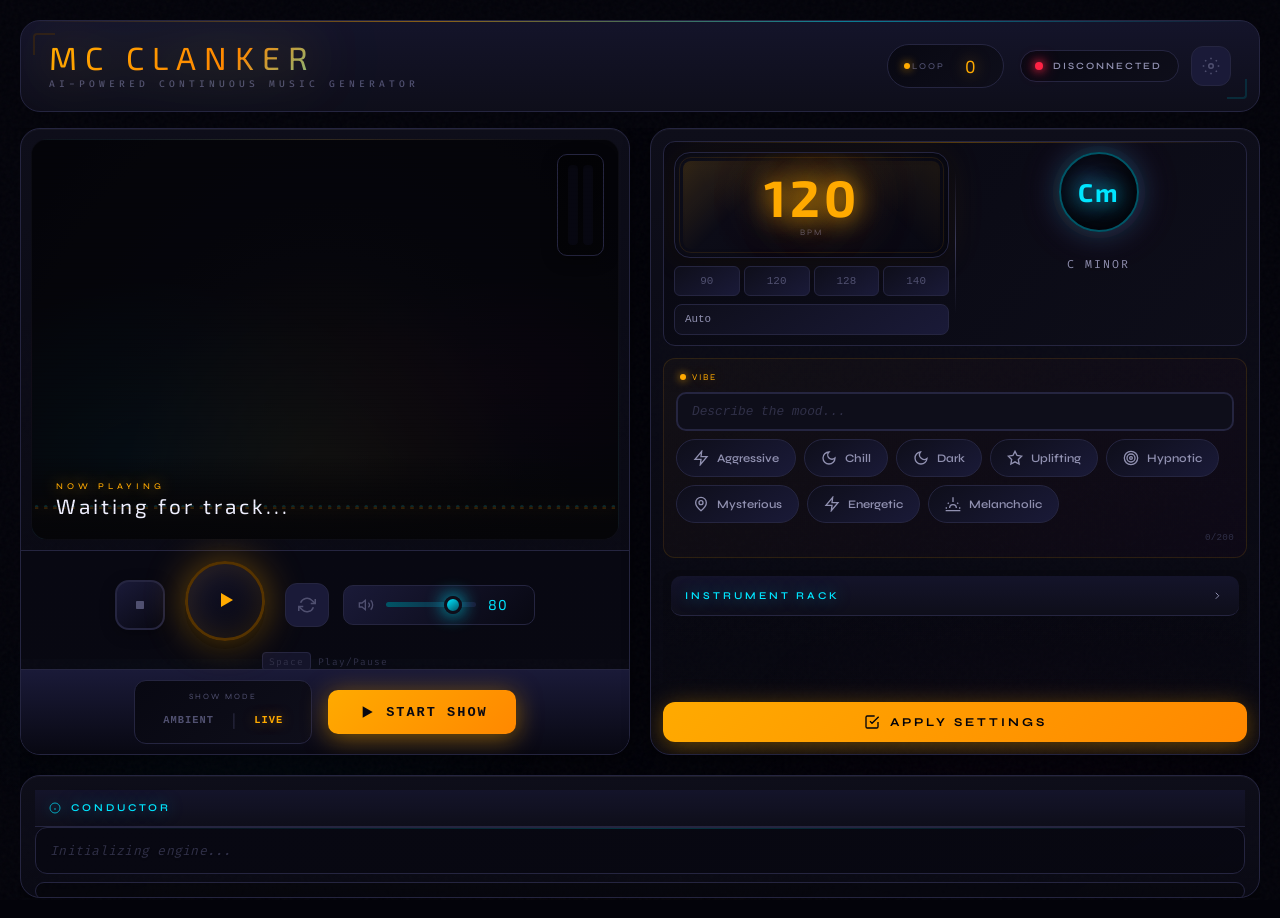
==== commit ed8e71a4: "Add multi-model support, authentication, and database layer This is a major refactoring that adds:  " ====
--- a/static/mc-clanker/index.html
+++ b/static/mc-clanker/index.html
@@ -4,11 +4,11 @@
     <meta charset="UTF-8">
     <meta name="viewport" content="width=device-width, initial-scale=1.0, maximum-scale=1.0, user-scalable=no">
     <meta name="description" content="AI-Powered Continuous Music Generator - DJ Interface">
-    <meta name="theme-color" content="#06060a">
+    <meta name="theme-color" content="#03030a">
     <title>MC CLANKER // Neon Deck</title>
     <link rel="preconnect" href="https://fonts.googleapis.com">
     <link rel="preconnect" href="https://fonts.gstatic.com" crossorigin>
-    <link href="https://fonts.googleapis.com/css2?family=Orbitron:wght@400;500;600;700;800;900&family=JetBrains+Mono:wght@300;400;500;600&display=swap" rel="stylesheet">
+    <link href="https://fonts.googleapis.com/css2?family=Exo+2:wght@400;600;700;800&family=Fira+Code:wght@400;500&family=Syne:wght@400;500;600;700&display=swap" rel="stylesheet">
     <link id="main-css" rel="stylesheet" href="styles.css">
     <script>document.getElementById('main-css').href += '?v=' + Date.now();</script>
 </head>
@@ -22,9 +22,20 @@
                 <span class="tagline">AI-Powered Continuous Music Generator</span>
             </div>
             <div class="corner-accent"></div>
-            <div class="status-section">
-                <span id="status-indicator" class="status disconnected">Disconnected</span>
-                <button id="settings-btn" class="icon-btn" title="Settings">&#9881;</button>
+            <div class="header-right">
+                <div class="loop-badge" id="loop-badge">
+                    <span class="loop-label">LOOP</span>
+                    <span class="loop-value" id="header-loop-counter">0</span>
+                </div>
+                <div class="status-section">
+                    <span id="status-indicator" class="status disconnected">Disconnected</span>
+                    <button id="settings-btn" class="icon-btn" title="Settings">
+                        <svg width="18" height="18" viewBox="0 0 24 24" fill="none" stroke="currentColor" stroke-width="2">
+                            <circle cx="12" cy="12" r="3"></circle>
+                            <path d="M12 1v2M12 21v2M4.22 4.22l1.42 1.42M18.36 18.36l1.42 1.42M1 12h2M21 12h2M4.22 19.78l1.42-1.42M18.36 5.64l1.42-1.42"></path>
+                        </svg>
+                    </button>
+                </div>
             </div>
         </header>
 
@@ -40,40 +51,117 @@
                             <h2 id="current-track-name">Waiting for track...</h2>
                         </div>
                     </div>
+                    <!-- VU Meter decoration -->
+                    <div class="vu-meters">
+                        <div class="vu-bar"><div class="vu-fill" id="vu-left"></div></div>
+                        <div class="vu-bar"><div class="vu-fill" id="vu-right"></div></div>
+                    </div>
                 </div>
 
                 <!-- Transport Controls -->
                 <div class="transport-controls">
+                    <div class="transport-left">
+                        <button id="stop-btn" class="transport-btn stop" title="Stop" aria-label="Stop and Reset">
+                            <svg width="16" height="16" viewBox="0 0 24 24" fill="currentColor">
+                                <rect x="6" y="6" width="12" height="12" rx="1"/>
+                            </svg>
+                        </button>
+                    </div>
                     <button id="play-btn" class="transport-btn play" title="Play/Pause" aria-label="Play or Pause" aria-pressed="false">
-                        <span class="play-icon">&#9658;</span>
-                        <span class="pause-icon">&#10074;&#10074;</span>
+                        <span class="play-icon">
+                            <svg width="24" height="24" viewBox="0 0 24 24" fill="currentColor">
+                                <polygon points="8,5 20,12 8,19"/>
+                            </svg>
+                        </span>
+                        <span class="pause-icon">
+                            <svg width="24" height="24" viewBox="0 0 24 24" fill="currentColor">
+                                <rect x="6" y="5" width="4" height="14" rx="1"/>
+                                <rect x="14" y="5" width="4" height="14" rx="1"/>
+                            </svg>
+                        </span>
                     </button>
-                    <button id="stop-btn" class="transport-btn stop" title="Stop" aria-label="Stop and Reset">
-                        <span>&#9632;</span>
+                    <div class="transport-right">
+                        <button id="reconnect-btn" class="icon-btn reconnect-btn" title="Reconnect Stream" aria-label="Reconnect Stream">
+                            <svg width="18" height="18" viewBox="0 0 24 24" fill="none" stroke="currentColor" stroke-width="2">
+                                <path d="M23 4v6h-6M1 20v-6h6"/>
+                                <path d="M3.51 9a9 9 0 0114.85-3.36L23 10M1 14l4.64 4.36A9 9 0 0020.49 15"/>
+                            </svg>
+                        </button>
+                        <div class="volume-control">
+                            <svg class="volume-icon" width="16" height="16" viewBox="0 0 24 24" fill="none" stroke="currentColor" stroke-width="2">
+                                <polygon points="11 5 6 9 2 9 2 15 6 15 11 19 11 5"/>
+                                <path d="M15.54 8.46a5 5 0 010 7.07M19.07 4.93a10 10 0 010 14.14"/>
+                            </svg>
+                            <input type="range" id="volume-slider" min="0" max="100" value="80">
+                            <span id="volume-value">80</span>
+                        </div>
+                    </div>
+                </div>
+
+                <div class="keyboard-hint">
+                    <kbd>Space</kbd> Play/Pause
+                </div>
+
+                <!-- Show Control -->
+                <div class="show-control-bar" id="show-control-bar">
+                    <div class="show-mode-indicator">
+                        <span class="mode-label">SHOW MODE</span>
+                        <div class="mode-toggle">
+                            <span class="mode-option" id="mode-ambient">AMBIENT</span>
+                            <span class="mode-divider">|</span>
+                            <span class="mode-option active" id="mode-live">LIVE</span>
+                        </div>
+                    </div>
+                    <button id="start-show-btn" class="show-btn start-show">
+                        <svg class="start-show-icon" width="20" height="20" viewBox="0 0 24 24" fill="currentColor">
+                            <polygon points="8,5 20,12 8,19"/>
+                        </svg>
+                        <span>START SHOW</span>
+                        <div class="start-show-pulse"></div>
                     </button>
-                    <div class="volume-control">
-                        <span class="volume-icon">&#128266;</span>
-                        <input type="range" id="volume-slider" min="0" max="100" value="80">
-                        <span id="volume-value">80%</span>
-                    </div>
-                    <button id="reconnect-btn" class="icon-btn reconnect-btn" title="Reconnect Stream" aria-label="Reconnect Stream">&#8635;</button>
-                    <span class="keyboard-hint">Space to play/pause</span>
-                </div>
-            </div>
+                    <div id="show-live-indicator" class="show-live-indicator hidden">
+                        <div class="show-live-badge">
+                            <span class="live-dot"></span>
+                            <span class="live-text">ON AIR</span>
+                        </div>
+                        <div class="show-queue-status" id="show-queue-status">
+                            <svg class="queue-icon" width="14" height="14" viewBox="0 0 24 24" fill="none" stroke="currentColor" stroke-width="2">
+                                <circle cx="12" cy="12" r="10"/>
+                                <polyline points="12 6 12 12 16 14"/>
+                            </svg>
+                            <span class="queue-text" id="queue-text">0:00 in queue</span>
+                        </div>
+                        <div class="show-status-text" id="show-status-text">Audience Connected</div>
+                        <button id="end-show-btn" class="show-btn end-show">
+                            <svg width="14" height="14" viewBox="0 0 24 24" fill="none" stroke="currentColor" stroke-width="2">
+                                <rect x="6" y="6" width="12" height="12" rx="2"/>
+                            </svg>
+                            <span>END SHOW</span>
+                        </button>
+                    </div>
+                </div>
+            </div>
+
 
             <!-- Center Panel - DJ Controls -->
             <div class="panel dj-controls-panel">
-                <div class="panel-header">
-                    <h3>DJ CONTROLS</h3>
-                </div>
-
-                <!-- BPM & Key -->
-                <div class="control-row">
-                    <div class="control-group">
-                        <label>BPM</label>
-                        <div class="value-display" id="bpm-display">120</div>
-                        <select id="bpm-override">
+                <!-- BPM & Key - Large Display Style -->
+                <div class="tempo-section">
+                    <div class="tempo-knob-group">
+                        <div class="tempo-display" id="bpm-display">
+                            <span class="tempo-value">120</span>
+                            <span class="tempo-label">BPM</span>
+                        </div>
+                        <div class="tempo-presets">
+                            <button class="tempo-preset" data-bpm="90">90</button>
+                            <button class="tempo-preset" data-bpm="120">120</button>
+                            <button class="tempo-preset" data-bpm="128">128</button>
+                            <button class="tempo-preset" data-bpm="140">140</button>
+                        </div>
+                        <select id="bpm-override" class="tempo-select">
                             <option value="">Auto</option>
+                            <option value="80">80</option>
+                            <option value="90">90</option>
                             <option value="100">100</option>
                             <option value="110">110</option>
                             <option value="120">120</option>
@@ -81,12 +169,41 @@
                             <option value="130">130</option>
                             <option value="140">140</option>
                             <option value="150">150</option>
+                            <option value="160">160</option>
                         </select>
                     </div>
-                    <div class="control-group">
-                        <label>KEY</label>
-                        <div class="value-display" id="key-display">C minor</div>
-                        <select id="key-override">
+                    <div class="key-display-container">
+                        <div class="key-wheel" id="key-display" title="Click to change key">Cm</div>
+                        <div class="key-picker-grid" id="key-picker-grid">
+                            <!-- Major keys -->
+                            <button class="key-pick-btn major" data-key="C major">C</button>
+                            <button class="key-pick-btn major" data-key="C# major">C#</button>
+                            <button class="key-pick-btn major" data-key="D major">D</button>
+                            <button class="key-pick-btn major" data-key="D# major">D#</button>
+                            <button class="key-pick-btn major" data-key="E major">E</button>
+                            <button class="key-pick-btn major" data-key="F major">F</button>
+                            <button class="key-pick-btn major" data-key="F# major">F#</button>
+                            <button class="key-pick-btn major" data-key="G major">G</button>
+                            <button class="key-pick-btn major" data-key="G# major">G#</button>
+                            <button class="key-pick-btn major" data-key="A major">A</button>
+                            <button class="key-pick-btn major" data-key="A# major">A#</button>
+                            <button class="key-pick-btn major" data-key="B major">B</button>
+                            <!-- Minor keys -->
+                            <button class="key-pick-btn minor" data-key="C minor">Cm</button>
+                            <button class="key-pick-btn minor" data-key="C# minor">C#m</button>
+                            <button class="key-pick-btn minor" data-key="D minor">Dm</button>
+                            <button class="key-pick-btn minor" data-key="D# minor">D#m</button>
+                            <button class="key-pick-btn minor" data-key="E minor">Em</button>
+                            <button class="key-pick-btn minor" data-key="F minor">Fm</button>
+                            <button class="key-pick-btn minor" data-key="F# minor">F#m</button>
+                            <button class="key-pick-btn minor" data-key="G minor">Gm</button>
+                            <button class="key-pick-btn minor" data-key="G# minor">G#m</button>
+                            <button class="key-pick-btn minor" data-key="A minor">Am</button>
+                            <button class="key-pick-btn minor" data-key="A# minor">A#m</button>
+                            <button class="key-pick-btn minor" data-key="B minor">Bm</button>
+                        </div>
+                        <span class="key-full" id="key-full">C minor</span>
+                        <select id="key-override" class="key-select hidden">
                             <option value="">Auto</option>
                             <option value="C major">C major</option>
                             <option value="C minor">C minor</option>
@@ -116,29 +233,76 @@
                     </div>
                 </div>
 
-                <!-- Vibe Input -->
-                <div class="control-group full-width">
-                    <label>VIBE / CONTEXT</label>
+                <!-- Vibe Section -->
+                <div class="vibe-section">
+                    <label class="section-label">VIBE</label>
                     <div class="vibe-input-wrapper">
-                        <input type="text" id="vibe-input" placeholder="e.g. 'Make it aggressive', 'Cyberpunk night drive'" maxlength="200">
-                        <span class="vibe-active-indicator" id="vibe-active-indicator" title="Custom vibe active">&#10038;</span>
+                        <input type="text" id="vibe-input" placeholder="Describe the mood..." maxlength="200">
+                        <span class="vibe-active-indicator" id="vibe-active-indicator">
+                            <svg width="14" height="14" viewBox="0 0 24 24" fill="currentColor">
+                                <polygon points="12,2 15,9 22,9 17,14 19,22 12,17 5,22 7,14 2,9 9,9"/>
+                            </svg>
+                        </span>
+                    </div>
+                    <!-- Quick vibe presets -->
+                    <div class="vibe-presets">
+                        <button class="vibe-chip" data-vibe="aggressive">
+                            <svg class="vibe-icon" viewBox="0 0 24 24" fill="none" stroke="currentColor" stroke-width="2"><path d="M13 2L3 14h9l-1 8 10-12h-9l1-8z"/></svg>
+                            Aggressive
+                        </button>
+                        <button class="vibe-chip" data-vibe="chill">
+                            <svg class="vibe-icon" viewBox="0 0 24 24" fill="none" stroke="currentColor" stroke-width="2"><path d="M12 3a6 6 0 0 0 9 9 9 9 0 1 1-9-9z"/></svg>
+                            Chill
+                        </button>
+                        <button class="vibe-chip" data-vibe="dark">
+                            <svg class="vibe-icon" viewBox="0 0 24 24" fill="none" stroke="currentColor" stroke-width="2"><path d="M21 12.79A9 9 0 1 1 11.21 3 7 7 0 0 0 21 12.79z"/></svg>
+                            Dark
+                        </button>
+                        <button class="vibe-chip" data-vibe="uplifting">
+                            <svg class="vibe-icon" viewBox="0 0 24 24" fill="none" stroke="currentColor" stroke-width="2"><polygon points="12 2 15.09 8.26 22 9.27 17 14.14 18.18 21.02 12 17.77 5.82 21.02 7 14.14 2 9.27 8.91 8.26 12 2"/></svg>
+                            Uplifting
+                        </button>
+                        <button class="vibe-chip" data-vibe="hypnotic">
+                            <svg class="vibe-icon" viewBox="0 0 24 24" fill="none" stroke="currentColor" stroke-width="2"><circle cx="12" cy="12" r="10"/><circle cx="12" cy="12" r="6"/><circle cx="12" cy="12" r="2"/></svg>
+                            Hypnotic
+                        </button>
+                        <button class="vibe-chip" data-vibe="mysterious">
+                            <svg class="vibe-icon" viewBox="0 0 24 24" fill="none" stroke="currentColor" stroke-width="2"><path d="M12 2a8 8 0 0 0-8 8c0 5.4 8 12 8 12s8-6.6 8-12a8 8 0 0 0-8-8z"/><circle cx="12" cy="10" r="3"/></svg>
+                            Mysterious
+                        </button>
+                        <button class="vibe-chip" data-vibe="energetic">
+                            <svg class="vibe-icon" viewBox="0 0 24 24" fill="none" stroke="currentColor" stroke-width="2"><polygon points="13 2 3 14 12 14 11 22 21 10 12 10 13 2"/></svg>
+                            Energetic
+                        </button>
+                        <button class="vibe-chip" data-vibe="melancholic">
+                            <svg class="vibe-icon" viewBox="0 0 24 24" fill="none" stroke="currentColor" stroke-width="2"><path d="M17 18a5 5 0 0 0-10 0"/><line x1="12" y1="2" x2="12" y2="9"/><line x1="4.22" y1="10.22" x2="5.64" y2="11.64"/><line x1="1" y1="18" x2="3" y2="18"/><line x1="21" y1="18" x2="23" y2="18"/><line x1="18.36" y1="11.64" x2="19.78" y2="10.22"/><line x1="23" y1="22" x2="1" y2="22"/></svg>
+                            Melancholic
+                        </button>
                     </div>
                     <div class="active-vibe-display" id="active-vibe-display">
                         <span class="active-vibe-label">ACTIVE</span>
                         <span class="active-vibe-text" id="active-vibe-text"></span>
-                        <button class="clear-vibe-btn" id="clear-vibe-btn" title="Clear vibe">&#10005;</button>
+                        <button class="clear-vibe-btn" id="clear-vibe-btn" title="Clear vibe">
+                            <svg width="12" height="12" viewBox="0 0 24 24" fill="none" stroke="currentColor" stroke-width="2">
+                                <line x1="18" y1="6" x2="6" y2="18"/>
+                                <line x1="6" y1="6" x2="18" y2="18"/>
+                            </svg>
+                        </button>
                     </div>
                     <div class="input-footer">
-                        <span class="input-hint">Press Enter or click "Apply All Settings"</span>
                         <span class="char-count" id="vibe-char-count">0/200</span>
                     </div>
                 </div>
 
                 <!-- Instrument Rack -->
-                <div class="instrument-rack" id="instrument-rack">
+                <div class="instrument-rack collapsed" id="instrument-rack">
                     <div class="panel-header collapsible" role="button" tabindex="0" aria-expanded="true" aria-controls="instrument-categories">
                         <h3>INSTRUMENT RACK</h3>
-                        <span class="collapse-icon" aria-hidden="true">&#9660;</span>
+                        <span class="collapse-icon">
+                            <svg width="12" height="12" viewBox="0 0 24 24" fill="none" stroke="currentColor" stroke-width="2">
+                                <polyline points="6 9 12 15 18 9"/>
+                            </svg>
+                        </span>
                     </div>
                     <div class="instrument-categories" id="instrument-categories">
                         <!-- Populated by JS -->
@@ -146,7 +310,13 @@
                 </div>
 
                 <!-- Apply Button -->
-                <button id="apply-all-btn" class="primary-btn">Apply All Settings</button>
+                <button id="apply-all-btn" class="primary-btn">
+                    <svg class="btn-icon" width="16" height="16" viewBox="0 0 24 24" fill="none" stroke="currentColor" stroke-width="2">
+                        <polyline points="9 11 12 14 22 4"/>
+                        <path d="M21 12v7a2 2 0 01-2 2H5a2 2 0 01-2-2V5a2 2 0 012-2h11"/>
+                    </svg>
+                    <span class="btn-text">Apply Settings</span>
+                </button>
             </div>
 
             <!-- Right Panel - Conductor & Timeline -->
@@ -154,7 +324,14 @@
                 <!-- Conductor Reasoning -->
                 <div class="reasoning-section">
                     <div class="panel-header">
-                        <h3>CONDUCTOR REASONING</h3>
+                        <h3>
+                            <svg width="12" height="12" viewBox="0 0 24 24" fill="none" stroke="currentColor" stroke-width="2">
+                                <circle cx="12" cy="12" r="10"/>
+                                <line x1="12" y1="16" x2="12" y2="12"/>
+                                <line x1="12" y1="8" x2="12.01" y2="8"/>
+                            </svg>
+                            CONDUCTOR
+                        </h3>
                     </div>
                     <div class="reasoning-box" id="reasoning-box">
                         <p class="placeholder">Initializing engine...</p>
@@ -164,27 +341,119 @@
                     </div>
                 </div>
 
-                <!-- Stem Deck (combined timeline + mixer) -->
+                <!-- Stem Deck Timeline -->
                 <div class="stem-deck-section">
                     <div class="panel-header">
-                        <h3>STEM DECK</h3>
-                        <div class="loop-counter" id="loop-counter">LOOP: 0</div>
-                    </div>
+                        <h3>
+                            <svg width="12" height="12" viewBox="0 0 24 24" fill="none" stroke="currentColor" stroke-width="2">
+                                <rect x="3" y="3" width="18" height="18" rx="2" ry="2"/>
+                                <line x1="3" y1="9" x2="21" y2="9"/>
+                                <line x1="9" y1="21" x2="9" y2="9"/>
+                            </svg>
+                            STEMS
+                        </h3>
+                        <div class="loop-counter" id="loop-counter">0</div>
+                    </div>
+
                     <div class="stem-deck" id="stem-deck">
-                        <!-- Populated by JS -->
-                        <p class="placeholder">Start engine to see stems</p>
+                        <!-- Populated by JS for detailed stem controls -->
+                    </div>
+                </div>
+
+                <!-- Custom Stem Creator -->
+                <div class="custom-stem-section">
+                    <div class="panel-header">
+                        <h3>
+                            <svg width="12" height="12" viewBox="0 0 24 24" fill="none" stroke="currentColor" stroke-width="2">
+                                <path d="M12 2L2 7l10 5 10-5-10-5z"/>
+                                <path d="M2 17l10 5 10-5"/>
+                                <path d="M2 12l10 5 10-5"/>
+                            </svg>
+                            CUSTOM STEM
+                        </h3>
+                    </div>
+                    <div class="custom-stem-form">
+                        <div class="stem-form-row">
+                            <select id="custom-stem-instrument" class="stem-select">
+                                <option value="">Select instrument...</option>
+                            </select>
+                        </div>
+                        <div class="stem-form-row">
+                            <input type="text" id="custom-stem-prompt" class="stem-prompt-input"
+                                   placeholder="Describe the sound you want..." maxlength="200">
+                        </div>
+                        <div class="stem-form-row stem-form-row-split">
+                            <select id="custom-stem-model" class="stem-select stem-select-model">
+                                <option value="default">Default Model</option>
+                            </select>
+                            <button id="add-custom-stem-btn" class="add-stem-btn">
+                                <span class="btn-text">Add to Next</span>
+                                <span class="btn-loading" style="display:none">
+                                    <svg class="spinner" viewBox="0 0 24 24">
+                                        <circle cx="12" cy="12" r="10" fill="none" stroke="currentColor" stroke-width="2" stroke-dasharray="60" stroke-dashoffset="20"/>
+                                    </svg>
+                                </span>
+                            </button>
+                        </div>
+                    </div>
+                </div>
+
+                <!-- Audience Message Broadcast -->
+                <div class="broadcast-section">
+                    <div class="panel-header">
+                        <h3>
+                            <svg width="12" height="12" viewBox="0 0 24 24" fill="none" stroke="currentColor" stroke-width="2">
+                                <path d="M4.9 19.1C1 15.2 1 8.8 4.9 4.9"/>
+                                <path d="M7.8 16.2c-2.3-2.3-2.3-6.1 0-8.4"/>
+                                <circle cx="12" cy="12" r="2"/>
+                                <path d="M16.2 7.8c2.3 2.3 2.3 6.1 0 8.4"/>
+                                <path d="M19.1 4.9C23 8.8 23 15.1 19.1 19"/>
+                            </svg>
+                            BROADCAST
+                        </h3>
+                    </div>
+                    <div class="broadcast-form">
+                        <div class="broadcast-input-wrapper">
+                            <input type="text" id="audience-message-input" class="broadcast-input"
+                                   placeholder="Send a message to your audience..." maxlength="200">
+                            <span class="broadcast-char-count" id="broadcast-char-count">0/200</span>
+                        </div>
+                        <button id="broadcast-btn" class="broadcast-btn">
+                            <span class="broadcast-icon">
+                                <svg width="16" height="16" viewBox="0 0 24 24" fill="none" stroke="currentColor" stroke-width="2">
+                                    <path d="M4.9 19.1C1 15.2 1 8.8 4.9 4.9"/>
+                                    <path d="M7.8 16.2c-2.3-2.3-2.3-6.1 0-8.4"/>
+                                    <circle cx="12" cy="12" r="2"/>
+                                    <path d="M16.2 7.8c2.3 2.3 2.3 6.1 0 8.4"/>
+                                    <path d="M19.1 4.9C23 8.8 23 15.1 19.1 19"/>
+                                </svg>
+                            </span>
+                            <span class="broadcast-text">Broadcast</span>
+                            <span class="broadcast-pulse"></span>
+                        </button>
                     </div>
                 </div>
 
                 <!-- Export Section -->
                 <div class="export-section">
                     <div class="panel-header">
-                        <h3>EXPORT</h3>
+                        <h3>
+                            <svg width="12" height="12" viewBox="0 0 24 24" fill="none" stroke="currentColor" stroke-width="2">
+                                <path d="M21 15v4a2 2 0 01-2 2H5a2 2 0 01-2-2v-4"/>
+                                <polyline points="7 10 12 15 17 10"/>
+                                <line x1="12" y1="15" x2="12" y2="3"/>
+                            </svg>
+                            EXPORT
+                        </h3>
                     </div>
                     <div class="export-controls">
                         <button id="record-btn" class="record-btn">
-                            <span class="record-icon">&#9679;</span>
-                            <span id="record-label">Record to File</span>
+                            <span class="record-icon">
+                                <svg width="14" height="14" viewBox="0 0 24 24" fill="currentColor">
+                                    <circle cx="12" cy="12" r="8"/>
+                                </svg>
+                            </span>
+                            <span id="record-label">Record</span>
                         </button>
                         <select id="export-format">
                             <option value="wav">WAV</option>
@@ -192,7 +461,11 @@
                         </select>
                     </div>
                     <div class="recording-indicator" id="recording-indicator">
-                        <span class="rec-dot">&#9679;</span>
+                        <span class="rec-dot">
+                            <svg width="10" height="10" viewBox="0 0 24 24" fill="currentColor">
+                                <circle cx="12" cy="12" r="8"/>
+                            </svg>
+                        </span>
                         <span id="recording-time">00:00</span>
                     </div>
                 </div>
@@ -205,7 +478,12 @@
         <div class="modal-content">
             <div class="modal-header">
                 <h2>Settings</h2>
-                <button class="close-btn" id="close-settings">&times;</button>
+                <button class="close-btn" id="close-settings">
+                    <svg width="20" height="20" viewBox="0 0 24 24" fill="none" stroke="currentColor" stroke-width="2">
+                        <line x1="18" y1="6" x2="6" y2="18"/>
+                        <line x1="6" y1="6" x2="18" y2="18"/>
+                    </svg>
+                </button>
             </div>
             <div class="modal-body">
                 <div class="setting-group">
@@ -216,7 +494,12 @@
                     <label>LLM API Key</label>
                     <div class="password-input-wrapper">
                         <input type="password" id="llm-key" value="not-needed">
-                        <button type="button" class="toggle-password" id="toggle-password" aria-label="Show password">&#128065;</button>
+                        <button type="button" class="toggle-password" id="toggle-password" aria-label="Show password">
+                            <svg width="16" height="16" viewBox="0 0 24 24" fill="none" stroke="currentColor" stroke-width="2">
+                                <path d="M1 12s4-8 11-8 11 8 11 8-4 8-11 8-11-8-11-8z"/>
+                                <circle cx="12" cy="12" r="3"/>
+                            </svg>
+                        </button>
                     </div>
                 </div>
                 <div class="setting-group">
@@ -240,6 +523,22 @@
                     <label>Icecast Enabled</label>
                     <input type="checkbox" id="icecast-enabled">
                 </div>
+
+                <div class="settings-divider-wrapper">
+                    <h3 class="settings-divider">Models Config (Requires Restart)</h3>
+                </div>
+                <div id="models-list-container">
+                    <!-- Models injected here -->
+                </div>
+
+                <div class="settings-divider-wrapper">
+                    <h3 class="settings-divider">Security</h3>
+                </div>
+                <div class="setting-group">
+                    <label>Audience Password (Optional)</label>
+                    <input type="text" id="audience-password" placeholder="Leave empty for public access">
+                </div>
+
                 <p class="setting-hint">Press Enter to save settings</p>
             </div>
             <div class="modal-footer">
@@ -252,7 +551,13 @@
     <!-- Stop Confirmation Modal -->
     <div id="stop-modal" class="modal stop-modal">
         <div class="modal-content stop-modal-content">
-            <div class="stop-modal-icon">&#9888;</div>
+            <div class="stop-modal-icon">
+                <svg width="48" height="48" viewBox="0 0 24 24" fill="none" stroke="currentColor" stroke-width="1.5">
+                    <path d="M10.29 3.86L1.82 18a2 2 0 001.71 3h16.94a2 2 0 001.71-3L13.71 3.86a2 2 0 00-3.42 0z"/>
+                    <line x1="12" y1="9" x2="12" y2="13"/>
+                    <line x1="12" y1="17" x2="12.01" y2="17"/>
+                </svg>
+            </div>
             <h2>Reset Engine?</h2>
             <p>This will stop playback and clear all current state. This action cannot be undone.</p>
             <div class="stop-modal-actions">
@@ -262,6 +567,24 @@
         </div>
     </div>
 
+    <!-- End Show Confirmation Modal -->
+    <div id="end-show-modal" class="modal end-show-modal">
+        <div class="modal-content end-show-modal-content">
+            <div class="end-show-modal-icon">
+                <svg width="48" height="48" viewBox="0 0 24 24" fill="none" stroke="currentColor" stroke-width="1.5">
+                    <circle cx="12" cy="12" r="10"/>
+                    <rect x="9" y="9" width="6" height="6" rx="1"/>
+                </svg>
+            </div>
+            <h2>End Show?</h2>
+            <p>Your audience will see a waiting screen. You can start the show again at any time.</p>
+            <div class="end-show-modal-actions">
+                <button id="end-show-cancel-btn" class="secondary-btn">Keep Playing</button>
+                <button id="end-show-confirm-btn" class="danger-btn end-show-danger">End Show</button>
+            </div>
+        </div>
+    </div>
+
     <audio id="audio-player" crossorigin="anonymous"></audio>
     <script src="app.js"></script>
 </body>
--- a/static/mc-clanker/styles.css
+++ b/static/mc-clanker/styles.css
@@ -1,41 +1,52 @@
-/* MC Clanker - Neon Club Deck Theme */
-/* A dark, atmospheric interface that evokes a high-end DJ console with neon accents */
+/* MC Clanker - Neon Deck V2 */
+/* Refined dark DJ console with surgical precision */
+
+@import url('https://fonts.googleapis.com/css2?family=Exo+2:wght@400;600;700;800&family=Fira+Code:wght@400;500&family=Syne:wght@400;500;600;700&display=swap');
 
 :root {
-    /* Core palette - warm amber primary with cool cyan secondary */
-    --bg-void: #06060a;
-    --bg-deep: #0a0a10;
-    --bg-surface: #111118;
-    --bg-raised: #18181f;
-    --bg-panel: #1c1c25;
-
-    /* Neon accents */
+    /* Core palette - warm amber + cool cyan on deep void */
+    --bg-void: #03030a;
+    --bg-deep: #080812;
+    --bg-surface: #0e0e1a;
+    --bg-raised: #14142a;
+    --bg-panel: #1a1a38;
+    --bg-hover: #22223e;
+
+    /* Amber spectrum - primary accent */
     --amber-glow: #ffaa00;
     --amber-hot: #ff8800;
-    --amber-dim: #996600;
-    --cyan-glow: #00f0ff;
-    --cyan-dim: #007788;
+    --amber-dim: #553300;
+    --amber-deep: #cc7700;
+
+    /* Cyan spectrum - secondary accent */
+    --cyan-glow: #00e5ff;
+    --cyan-dim: #005566;
+    --cyan-bright: #66f0ff;
+
+    /* Magenta - tertiary for highlights */
     --magenta-pulse: #ff00aa;
+    --magenta-dim: #550044;
 
     /* Text hierarchy */
-    --text-bright: #f0f0f5;
-    --text-normal: #b0b0bc;
-    --text-dim: #606068;
-    --text-ghost: #38383f;
+    --text-bright: #f0f0ff;
+    --text-normal: #9090b0;
+    --text-dim: #505070;
+    --text-ghost: #303048;
 
     /* Functional colors */
     --led-red: #ff2244;
     --led-green: #00ff66;
-    --led-blue: #00aaff;
-    --border-subtle: #252530;
-    --border-active: #3a3a48;
+    --led-amber: #ffaa00;
+    --border-subtle: #252540;
+    --border-active: #3a3a58;
 
     /* Shadows and glows */
-    --glow-amber: 0 0 20px rgba(255, 170, 0, 0.5), 0 0 40px rgba(255, 170, 0, 0.2);
-    --glow-cyan: 0 0 20px rgba(0, 240, 255, 0.5), 0 0 40px rgba(0, 240, 255, 0.2);
-    --glow-magenta: 0 0 15px rgba(255, 0, 170, 0.4);
+    --glow-amber: 0 0 20px rgba(255, 170, 0, 0.4), 0 0 40px rgba(255, 170, 0, 0.15);
+    --glow-cyan: 0 0 20px rgba(0, 229, 255, 0.4), 0 0 40px rgba(0, 229, 255, 0.15);
+    --glow-magenta: 0 0 20px rgba(255, 0, 170, 0.4), 0 0 40px rgba(255, 0, 170, 0.15);
     --shadow-deep: 0 8px 32px rgba(0, 0, 0, 0.6);
-    --shadow-inset: inset 0 2px 4px rgba(0, 0, 0, 0.4);
+    --shadow-inset: inset 0 2px 4px rgba(0, 0, 0, 0.3);
+    --shadow-panel: 0 4px 24px rgba(0, 0, 0, 0.5), inset 0 1px 0 rgba(255, 255, 255, 0.03);
 }
 
 * {
@@ -44,16 +55,23 @@
     box-sizing: border-box;
 }
 
+html {
+    scroll-behavior: smooth;
+}
+
 body {
-    font-family: 'JetBrains Mono', monospace;
+    font-family: 'Fira Code', 'JetBrains Mono', monospace;
     background: var(--bg-void);
     color: var(--text-normal);
     min-height: 100vh;
     overflow-x: hidden;
     position: relative;
-}
-
-/* Grid pattern + vignette overlay for depth */
+    line-height: 1.5;
+    font-size: 13px;
+    letter-spacing: 0.02em;
+}
+
+/* Atmospheric background */
 body::before {
     content: '';
     position: fixed;
@@ -61,16 +79,15 @@
     left: 0;
     width: 100%;
     height: 100%;
-    background-image:
-        linear-gradient(rgba(255, 170, 0, 0.02) 1px, transparent 1px),
-        linear-gradient(90deg, rgba(255, 170, 0, 0.02) 1px, transparent 1px),
-        radial-gradient(ellipse at center, transparent 30%, rgba(6, 6, 10, 0.7) 100%);
-    background-size: 60px 60px, 60px 60px, cover;
+    background:
+        radial-gradient(ellipse 80% 50% at 50% 120%, rgba(255, 170, 0, 0.06) 0%, transparent 50%),
+        radial-gradient(ellipse 60% 40% at 20% 80%, rgba(0, 229, 255, 0.03) 0%, transparent 40%),
+        radial-gradient(ellipse 60% 40% at 80% 80%, rgba(255, 0, 170, 0.02) 0%, transparent 40%);
     pointer-events: none;
     z-index: 0;
 }
 
-/* Noise texture overlay for atmosphere */
+/* Noise texture overlay */
 body::after {
     content: '';
     position: fixed;
@@ -79,20 +96,12 @@
     width: 100%;
     height: 100%;
     background-image: url("data:image/svg+xml,%3Csvg viewBox='0 0 256 256' xmlns='http://www.w3.org/2000/svg'%3E%3Cfilter id='noise'%3E%3CfeTurbulence type='fractalNoise' baseFrequency='0.9' numOctaves='4' stitchTiles='stitch'/%3E%3C/filter%3E%3Crect width='100%25' height='100%25' filter='url(%23noise)'/%3E%3C/svg%3E");
-    opacity: 0.025;
+    opacity: 0.03;
     pointer-events: none;
-    z-index: 2;
-    mix-blend-mode: overlay;
-}
-
-/* Ambient floating particles */
-@keyframes float {
-    0%, 100% { transform: translateY(0) translateX(0); opacity: 0; }
-    10% { opacity: 0.6; }
-    90% { opacity: 0.6; }
-    50% { transform: translateY(-100vh) translateX(20px); }
-}
-
+    z-index: 1;
+}
+
+/* Floating particles */
 .floating-particles {
     position: fixed;
     top: 0;
@@ -100,7 +109,7 @@
     width: 100%;
     height: 100%;
     pointer-events: none;
-    z-index: 1;
+    z-index: 2;
     overflow: hidden;
 }
 
@@ -108,84 +117,90 @@
 .floating-particles::after {
     content: '';
     position: absolute;
-    width: 4px;
-    height: 4px;
+    width: 2px;
+    height: 2px;
     border-radius: 50%;
-    animation: float 15s ease-in-out infinite;
+    animation: floatParticle 25s linear infinite;
 }
 
 .floating-particles::before {
     left: 20%;
-    bottom: -10px;
+    bottom: -20px;
     background: var(--amber-glow);
-    box-shadow: 0 0 10px var(--amber-glow);
-    animation-delay: 0s;
+    box-shadow: 0 0 12px var(--amber-glow), 0 0 30px var(--amber-glow);
 }
 
 .floating-particles::after {
-    left: 70%;
-    bottom: -10px;
+    left: 80%;
+    bottom: -20px;
     background: var(--cyan-glow);
-    box-shadow: 0 0 10px var(--cyan-glow);
-    animation-delay: 5s;
-    animation-duration: 18s;
+    box-shadow: 0 0 12px var(--cyan-glow), 0 0 30px var(--cyan-glow);
+    animation-delay: 10s;
+    animation-duration: 30s;
+}
+
+@keyframes floatParticle {
+    0% { transform: translateY(0) translateX(0) scale(0); opacity: 0; }
+    5% { opacity: 0.6; transform: scale(1); }
+    95% { opacity: 0.6; }
+    100% { transform: translateY(-110vh) translateX(50px) scale(0.5); opacity: 0; }
 }
 
 .dj-container {
     position: relative;
-    z-index: 1;
-}
-
-.dj-container {
+    z-index: 2;
     display: flex;
     flex-direction: column;
     min-height: 100vh;
-    max-width: 1920px;
+    max-width: 1900px;
     margin: 0 auto;
-    padding: 16px;
+    padding: 20px;
     gap: 16px;
-    position: relative;
-}
-
-/* Entrance animations - staggered reveal */
+}
+
+/* Entrance animations */
 .dj-header {
     opacity: 0;
-    transform: translateY(-20px);
-    animation: slideDown 0.6s cubic-bezier(0.4, 0, 0.2, 1) forwards;
+    transform: translateY(-30px);
+    animation: slideDown 0.7s cubic-bezier(0.34, 1.56, 0.64, 1) forwards;
 }
 
 .visualizer-panel {
     opacity: 0;
-    transform: translateX(-30px);
-    animation: slideRight 0.7s cubic-bezier(0.4, 0, 0.2, 1) 0.15s forwards;
+    transform: translateX(-40px) scale(0.95);
+    animation: slideRight 0.8s cubic-bezier(0.34, 1.56, 0.64, 1) 0.15s forwards;
 }
 
 .dj-controls-panel {
     opacity: 0;
-    transform: translateY(20px);
-    animation: slideUp 0.7s cubic-bezier(0.4, 0, 0.2, 1) 0.25s forwards;
+    transform: translateY(40px) scale(0.95);
+    animation: slideUp 0.8s cubic-bezier(0.34, 1.56, 0.64, 1) 0.25s forwards;
 }
 
 .info-panel {
     opacity: 0;
-    transform: translateX(30px);
-    animation: slideLeft 0.7s cubic-bezier(0.4, 0, 0.2, 1) 0.35s forwards;
+    transform: translateX(40px) scale(0.95);
+    animation: slideLeft 0.8s cubic-bezier(0.34, 1.56, 0.64, 1) 0.35s forwards;
 }
 
 @keyframes slideDown {
-    to { opacity: 1; transform: translateY(0); }
+    0% { opacity: 0; transform: translateY(-30px); }
+    100% { opacity: 1; transform: translateY(0); }
 }
 
 @keyframes slideRight {
-    to { opacity: 1; transform: translateX(0); }
+    0% { opacity: 0; transform: translateX(-40px) scale(0.95); }
+    100% { opacity: 1; transform: translateX(0) scale(1); }
 }
 
 @keyframes slideUp {
-    to { opacity: 1; transform: translateY(0); }
+    0% { opacity: 0; transform: translateY(40px) scale(0.95); }
+    100% { opacity: 1; transform: translateY(0) scale(1); }
 }
 
 @keyframes slideLeft {
-    to { opacity: 1; transform: translateX(0); }
+    0% { opacity: 0; transform: translateX(40px) scale(0.95); }
+    100% { opacity: 1; transform: translateX(0) scale(1); }
 }
 
 /* ========== HEADER ========== */
@@ -195,13 +210,12 @@
     align-items: center;
     padding: 20px 28px;
     background: linear-gradient(180deg, var(--bg-raised) 0%, var(--bg-surface) 100%);
-    border-radius: 16px;
+    border-radius: 20px;
     border: 1px solid var(--border-subtle);
     position: relative;
     overflow: hidden;
 }
 
-/* Subtle top glow line */
 .dj-header::before {
     content: '';
     position: absolute;
@@ -209,18 +223,17 @@
     left: 0;
     right: 0;
     height: 1px;
-    background: linear-gradient(90deg, transparent, var(--amber-glow), transparent);
+    background: linear-gradient(90deg, transparent, var(--amber-glow), var(--cyan-glow), transparent);
     opacity: 0.5;
 }
 
-/* Decorative corner accents */
 .dj-header::after {
     content: '';
     position: absolute;
-    top: 8px;
-    left: 8px;
-    width: 30px;
-    height: 30px;
+    top: 12px;
+    left: 12px;
+    width: 20px;
+    height: 20px;
     border-left: 2px solid var(--amber-dim);
     border-top: 2px solid var(--amber-dim);
     opacity: 0.4;
@@ -229,10 +242,10 @@
 
 .corner-accent {
     position: absolute;
-    bottom: 8px;
-    right: 8px;
-    width: 30px;
-    height: 30px;
+    bottom: 12px;
+    right: 12px;
+    width: 20px;
+    height: 20px;
     border-right: 2px solid var(--cyan-dim);
     border-bottom: 2px solid var(--cyan-dim);
     opacity: 0.4;
@@ -246,90 +259,134 @@
 }
 
 .logo {
-    font-family: 'Orbitron', sans-serif;
-    font-size: 2.2rem;
-    font-weight: 900;
-    letter-spacing: 6px;
+    font-family: 'Exo 2', 'Orbitron', sans-serif;
+    font-size: 2rem;
+    font-weight: 400;
+    letter-spacing: 8px;
     background: linear-gradient(135deg, var(--amber-glow) 0%, var(--amber-hot) 50%, var(--cyan-glow) 100%);
     -webkit-background-clip: text;
     -webkit-text-fill-color: transparent;
     background-clip: text;
-    text-shadow: none;
-    filter: drop-shadow(0 0 20px rgba(255, 170, 0, 0.3));
+    filter: drop-shadow(0 0 25px rgba(255, 170, 0, 0.5)) drop-shadow(0 0 50px rgba(0, 229, 255, 0.3));
     margin: 0;
     line-height: 1;
-    animation: logoGlow 3s ease-in-out infinite alternate, logoShimmer 4s linear infinite;
-    position: relative;
-}
-
-/* Animated gradient border effect */
-.logo::before {
-    content: 'MC CLANKER';
-    position: absolute;
-    top: 0;
-    left: 0;
-    background: linear-gradient(90deg, var(--amber-glow), var(--cyan-glow), var(--magenta-pulse), var(--amber-glow));
-    background-size: 300% 100%;
-    -webkit-background-clip: text;
-    background-clip: text;
-    -webkit-text-fill-color: transparent;
-    filter: blur(8px);
-    opacity: 0.5;
-    animation: logoShimmer 4s linear infinite;
-    z-index: -1;
-}
-
-@keyframes logoGlow {
-    0% { filter: drop-shadow(0 0 15px rgba(255, 170, 0, 0.4)) drop-shadow(0 0 30px rgba(255, 170, 0, 0.2)); }
-    33% { filter: drop-shadow(0 0 20px rgba(0, 240, 255, 0.5)) drop-shadow(0 0 40px rgba(0, 240, 255, 0.25)); }
-    66% { filter: drop-shadow(0 0 25px rgba(255, 0, 170, 0.4)) drop-shadow(0 0 35px rgba(255, 0, 170, 0.2)); }
-    100% { filter: drop-shadow(0 0 20px rgba(255, 170, 0, 0.4)) drop-shadow(0 0 30px rgba(255, 170, 0, 0.2)); }
-}
-
-@keyframes logoShimmer {
-    0% { background-position: 0% 50%; }
-    100% { background-position: 300% 50%; }
+    transition: all 0.3s ease;
+}
+
+.logo:hover {
+    filter: drop-shadow(0 0 35px rgba(255, 170, 0, 0.7)) drop-shadow(0 0 70px rgba(0, 229, 255, 0.45));
+    transform: scale(1.02);
 }
 
 .tagline {
-    font-size: 0.65rem;
+    font-size: 0.6rem;
     color: var(--text-dim);
     text-transform: uppercase;
     letter-spacing: 4px;
+    font-weight: 500;
+}
+
+.header-right {
+    display: flex;
+    align-items: center;
+    gap: 16px;
+}
+
+.loop-badge {
+    display: flex;
+    align-items: center;
+    gap: 10px;
+    padding: 8px 16px;
+    background: linear-gradient(135deg, var(--bg-deep) 0%, var(--bg-surface) 100%);
+    border: 1px solid var(--border-subtle);
+    border-radius: 24px;
+    position: relative;
+    transition: all 0.25s ease;
+}
+
+.loop-badge:hover {
+    border-color: var(--amber-dim);
+    box-shadow: 0 0 20px rgba(255, 170, 0, 0.15);
+}
+
+.loop-badge::before {
+    content: '';
+    position: absolute;
+    left: 16px;
+    width: 6px;
+    height: 6px;
+    border-radius: 50%;
+    background: var(--amber-glow);
+    box-shadow: 0 0 10px var(--amber-glow);
+    animation: ledPulse 1.5s ease-in-out infinite;
+}
+
+.loop-label {
+    font-family: 'Syne', sans-serif;
+    font-size: 0.55rem;
+    letter-spacing: 2px;
+    color: var(--text-dim);
+    text-transform: uppercase;
+    font-weight: 500;
+    padding-left: 8px;
+}
+
+.loop-value {
+    font-family: 'Exo 2', sans-serif;
+    font-size: 1.1rem;
     font-weight: 400;
+    color: var(--amber-glow);
+    text-shadow: 0 0 15px rgba(255, 170, 0, 0.6);
+    min-width: 32px;
+    text-align: center;
+    letter-spacing: 2px;
+    transition: all 0.3s ease;
+}
+
+.loop-value.pulse {
+    animation: loopValuePulse 0.5s cubic-bezier(0.34, 1.56, 0.64, 1);
+}
+
+@keyframes loopValuePulse {
+    0% { transform: scale(1); text-shadow: 0 0 15px rgba(255, 170, 0, 0.6); }
+    30% { transform: scale(1.4); text-shadow: 0 0 40px rgba(255, 170, 0, 1); color: var(--amber-hot); }
+    100% { transform: scale(1); text-shadow: 0 0 15px rgba(255, 170, 0, 0.6); }
 }
 
 .status-section {
     display: flex;
     align-items: center;
-    gap: 20px;
+    gap: 12px;
 }
 
 /* LED-style status indicator */
 .status {
     position: relative;
-    padding: 10px 20px;
+    padding: 8px 16px;
+    padding-left: 32px;
     border-radius: 24px;
-    font-size: 0.7rem;
+    font-size: 0.6rem;
     font-weight: 600;
     text-transform: uppercase;
     letter-spacing: 2px;
-    font-family: 'Orbitron', sans-serif;
-    display: flex;
-    align-items: center;
-    gap: 10px;
-    background: var(--bg-deep);
+    font-family: 'Syne', sans-serif;
+    display: flex;
+    align-items: center;
+    gap: 8px;
+    background: linear-gradient(135deg, var(--bg-deep) 0%, var(--bg-surface) 100%);
     border: 1px solid var(--border-subtle);
-    transition: all 0.3s ease;
+    transition: all 0.4s ease;
 }
 
 .status::before {
     content: '';
+    position: absolute;
+    left: 14px;
     width: 8px;
     height: 8px;
     border-radius: 50%;
     background: var(--led-red);
-    box-shadow: 0 0 8px var(--led-red);
+    box-shadow: 0 0 8px var(--led-red), 0 0 16px var(--led-red);
     animation: ledPulse 1.5s ease-in-out infinite;
 }
 
@@ -340,27 +397,8 @@
 
 .status.connected::before {
     background: var(--led-green);
-    box-shadow:
-        0 0 8px var(--led-green),
-        0 0 16px var(--led-green),
-        0 0 24px rgba(0, 255, 102, 0.3);
+    box-shadow: 0 0 8px var(--led-green), 0 0 16px var(--led-green);
     animation: none;
-    animation: connectedPulse 2s ease-in-out infinite;
-}
-
-@keyframes connectedPulse {
-    0%, 100% {
-        box-shadow:
-            0 0 8px var(--led-green),
-            0 0 16px var(--led-green),
-            0 0 24px rgba(0, 255, 102, 0.3);
-    }
-    50% {
-        box-shadow:
-            0 0 12px var(--led-green),
-            0 0 24px var(--led-green),
-            0 0 36px rgba(0, 255, 102, 0.4);
-    }
 }
 
 .status.connected.paused::before {
@@ -380,21 +418,14 @@
     50% { opacity: 0.2; }
 }
 
-.status.disconnected::before {
-    background: var(--led-red);
-    box-shadow: 0 0 8px var(--led-red);
-    animation: ledPulse 1s ease-in-out infinite;
-}
-
 /* Hardware-style icon button */
 .icon-btn {
-    width: 44px;
-    height: 44px;
+    width: 40px;
+    height: 40px;
     border-radius: 12px;
     background: var(--bg-panel);
     border: 1px solid var(--border-subtle);
     color: var(--text-dim);
-    font-size: 1.2rem;
     cursor: pointer;
     transition: all 0.2s cubic-bezier(0.4, 0, 0.2, 1);
     display: flex;
@@ -402,26 +433,13 @@
     justify-content: center;
     position: relative;
     overflow: hidden;
-}
-
-.icon-btn::after {
-    content: '';
-    position: absolute;
-    inset: 0;
-    background: radial-gradient(circle at center, var(--amber-glow), transparent);
-    opacity: 0;
-    transition: opacity 0.2s;
 }
 
 .icon-btn:hover {
     border-color: var(--amber-dim);
     color: var(--amber-glow);
     transform: translateY(-2px);
-    box-shadow: 0 4px 12px rgba(0, 0, 0, 0.4);
-}
-
-.icon-btn:hover::after {
-    opacity: 0.1;
+    box-shadow: 0 4px 12px rgba(0, 0, 0, 0.4), 0 0 15px rgba(255, 170, 0, 0.15);
 }
 
 .icon-btn:active {
@@ -431,44 +449,113 @@
 /* ========== MAIN CONTENT ========== */
 .main-content {
     display: grid;
-    grid-template-columns: 1fr 340px 400px;
+    grid-template-columns: 1.2fr 1fr 0.8fr;
     grid-template-rows: 1fr;
-    gap: 16px;
-    height: calc(100vh - 180px);
-    max-height: calc(100vh - 180px);
-    min-height: 0;
-    overflow: hidden;
-    align-items: stretch;
+    gap: 20px;
+    height: calc(100vh - 150px);
+    min-height: 520px;
+    overflow-y: auto;
+    overflow-x: hidden;
+    max-width: 2400px;
+    margin: 0 auto;
+}
+
+/* Wide screen optimizations */
+@media (min-width: 1600px) {
+    .main-content {
+        grid-template-columns: 1.3fr 1.1fr 0.9fr;
+        gap: 24px;
+        padding: 0 20px;
+    }
+
+    .dj-container {
+        padding: 24px 40px;
+    }
+
+    .panel {
+        padding: 4px;
+    }
+
+    .tempo-value {
+        font-size: 3.6rem;
+    }
+
+    .key-wheel {
+        width: 100px;
+        height: 100px;
+    }
+}
+
+@media (min-width: 2000px) {
+    .main-content {
+        grid-template-columns: 1.4fr 1.1fr 1fr;
+        max-width: 2800px;
+        gap: 28px;
+    }
+
+    .dj-container {
+        padding: 28px 60px;
+    }
+
+    .visualizer-container {
+        min-height: 280px;
+    }
+
+    .tempo-display {
+        padding: 24px;
+    }
+
+    .tempo-value {
+        font-size: 4rem;
+    }
+
+    .key-wheel {
+        width: 110px;
+        height: 110px;
+        font-size: 2rem;
+    }
+}
+
+@media (max-width: 1300px) {
+    .main-content {
+        grid-template-columns: 1fr 1fr;
+        grid-template-rows: auto 1fr;
+        height: auto;
+        max-height: calc(100vh - 130px);
+    }
+
+    .info-panel {
+        grid-column: span 2;
+    }
+}
+
+@media (max-width: 1000px) {
+    .main-content {
+        grid-template-columns: 1fr;
+        height: auto;
+    }
+
+    .info-panel {
+        grid-column: span 1;
+    }
+
+    .visualizer-container {
+        min-height: 220px;
+    }
 }
 
 .panel {
     background: var(--bg-surface);
-    border-radius: 16px;
+    border-radius: 20px;
     border: 1px solid var(--border-subtle);
     overflow: hidden;
     display: flex;
     flex-direction: column;
     position: relative;
+    box-shadow: var(--shadow-panel);
     min-height: 0;
-    flex: 1;
-    box-shadow:
-        var(--shadow-deep),
-        0 0 0 1px rgba(255, 255, 255, 0.02) inset,
-        inset 0 1px 0 rgba(255, 255, 255, 0.03);
-}
-
-/* Subtle inner highlight on top edge */
-.panel::after {
-    content: '';
-    position: absolute;
-    top: 0;
-    left: 0;
-    right: 0;
-    height: 1px;
-    background: linear-gradient(90deg, transparent, rgba(255, 255, 255, 0.05), transparent);
-}
-
-/* Panel inner glow effect */
+}
+
 .panel::before {
     content: '';
     position: absolute;
@@ -476,108 +563,91 @@
     left: 0;
     right: 0;
     height: 1px;
-    background: linear-gradient(90deg, transparent 0%, var(--border-active) 50%, transparent 100%);
+    background: linear-gradient(90deg, transparent 0%, rgba(255, 255, 255, 0.08) 50%, transparent 100%);
+    opacity: 0.5;
+    z-index: 1;
 }
 
 .panel-header {
-    padding: 14px 18px;
+    padding: 10px 14px;
     background: linear-gradient(180deg, var(--bg-raised) 0%, var(--bg-surface) 100%);
     border-bottom: 1px solid var(--border-subtle);
-    position: relative;
+    display: flex;
+    justify-content: space-between;
+    align-items: center;
+    flex-shrink: 0;
 }
 
 .panel-header h3 {
-    font-family: 'Orbitron', sans-serif;
+    font-family: 'Syne', sans-serif;
     font-size: 0.65rem;
-    font-weight: 700;
+    font-weight: 600;
     letter-spacing: 3px;
     color: var(--cyan-glow);
-    text-shadow:
-        0 0 10px rgba(0, 240, 255, 0.5),
-        0 0 20px rgba(0, 240, 255, 0.2);
-    position: relative;
-}
-
-/* Decorative line after panel headers */
-.panel-header h3::after {
-    content: '';
-    position: absolute;
-    bottom: -4px;
-    left: 0;
-    width: 20px;
-    height: 1px;
-    background: linear-gradient(90deg, var(--cyan-glow), transparent);
-}
-
-.panel-header.collapsible {
-    cursor: pointer;
-    display: flex;
-    justify-content: space-between;
-    align-items: center;
-    transition: background 0.2s;
-}
-
-.panel-header.collapsible:hover {
-    background: var(--bg-raised);
-}
-
-.collapse-icon {
-    font-size: 0.65rem;
-    color: var(--text-dim);
-    transition: transform 0.3s cubic-bezier(0.4, 0, 0.2, 1);
-}
-
-.collapsed .collapse-icon {
-    transform: rotate(-90deg);
-}
-
-.instrument-rack.collapsed .instrument-categories {
-    display: none;
+    text-shadow: 0 0 15px rgba(0, 229, 255, 0.5);
+    display: flex;
+    align-items: center;
+    gap: 10px;
+    text-transform: uppercase;
+}
+
+.panel-header h3 svg {
+    opacity: 0.7;
+    filter: drop-shadow(0 0 6px rgba(0, 229, 255, 0.5));
 }
 
 /* ========== VISUALIZER PANEL ========== */
 .visualizer-panel {
     display: flex;
     flex-direction: column;
-    overflow: hidden;
-    flex: 1;
+    background: linear-gradient(180deg, var(--bg-surface) 0%, rgba(14, 14, 26, 0.5) 100%);
     min-height: 0;
 }
 
 .visualizer-container {
     position: relative;
     flex: 1;
-    min-height: 200px;
+    min-height: 180px;
     overflow: hidden;
     background:
-        radial-gradient(ellipse at 50% 120%, rgba(255, 170, 0, 0.12) 0%, transparent 50%),
-        radial-gradient(ellipse at 20% 80%, rgba(0, 240, 255, 0.08) 0%, transparent 40%),
-        radial-gradient(ellipse at 80% 80%, rgba(255, 0, 170, 0.06) 0%, transparent 40%),
+        radial-gradient(ellipse at 50% 100%, rgba(255, 170, 0, 0.12) 0%, transparent 50%),
+        radial-gradient(ellipse at 20% 80%, rgba(0, 229, 255, 0.08) 0%, transparent 40%),
+        radial-gradient(ellipse at 80% 60%, rgba(255, 0, 170, 0.04) 0%, transparent 30%),
         radial-gradient(ellipse at center bottom, #0d0d18 0%, var(--bg-void) 100%);
-    border-radius: 12px;
-    margin: 16px;
-    box-shadow:
-        inset 0 0 80px rgba(0, 0, 0, 0.5),
-        inset 0 -20px 40px rgba(255, 170, 0, 0.05);
-}
-
-/* Ambient glow emanating from visualizer */
-.visualizer-container::before {
-    content: '';
-    position: absolute;
-    bottom: -60px;
-    left: 50%;
-    transform: translateX(-50%);
-    width: 70%;
-    height: 120px;
-    background: radial-gradient(ellipse, rgba(255, 170, 0, 0.25) 0%, rgba(255, 68, 0, 0.1) 40%, transparent 70%);
-    filter: blur(30px);
-    pointer-events: none;
-    z-index: 0;
-    animation: ambientPulse 4s ease-in-out infinite;
-}
-
-/* CRT scanline overlay for retro feel */
+    border-radius: 16px;
+    margin: 10px;
+    border: 1px solid rgba(255, 255, 255, 0.03);
+    transition: box-shadow 0.5s ease;
+}
+
+@media (min-width: 1600px) {
+    .visualizer-container {
+        min-height: 200px;
+        margin: 12px;
+    }
+}
+
+@media (min-width: 2000px) {
+    .visualizer-container {
+        min-height: 220px;
+        margin: 14px;
+    }
+}
+
+.visualizer-container.playing {
+    box-shadow: 0 0 60px rgba(255, 170, 0, 0.2), 0 0 120px rgba(0, 229, 255, 0.12), inset 0 0 50px rgba(255, 170, 0, 0.05);
+    animation: vizGlow 3s ease-in-out infinite;
+}
+
+@keyframes vizGlow {
+    0%, 100% {
+        box-shadow: 0 0 60px rgba(255, 170, 0, 0.2), 0 0 120px rgba(0, 229, 255, 0.12), inset 0 0 50px rgba(255, 170, 0, 0.05);
+    }
+    50% {
+        box-shadow: 0 0 80px rgba(255, 170, 0, 0.3), 0 0 160px rgba(0, 229, 255, 0.18), inset 0 0 70px rgba(255, 170, 0, 0.08);
+    }
+}
+
 .visualizer-container::after {
     content: '';
     position: absolute;
@@ -585,18 +655,13 @@
     background: repeating-linear-gradient(
         0deg,
         transparent 0px,
-        transparent 2px,
-        rgba(0, 0, 0, 0.15) 2px,
-        rgba(0, 0, 0, 0.15) 4px
+        transparent 3px,
+        rgba(0, 0, 0, 0.08) 3px,
+        rgba(0, 0, 0, 0.08) 4px
     );
     pointer-events: none;
     z-index: 10;
-    border-radius: 12px;
-}
-
-@keyframes ambientPulse {
-    0%, 100% { opacity: 0.6; transform: translateX(-50%) scale(1); }
-    50% { opacity: 1; transform: translateX(-50%) scale(1.1); }
+    border-radius: 16px;
 }
 
 #visualizer {
@@ -610,26 +675,73 @@
     bottom: 0;
     left: 0;
     right: 0;
-    padding: 24px;
-    background: linear-gradient(0deg, rgba(6, 6, 10, 0.95) 0%, rgba(6, 6, 10, 0.7) 60%, transparent 100%);
-    pointer-events: none;
+    padding: 20px 24px;
+    background: linear-gradient(0deg, rgba(5, 5, 8, 0.98) 0%, rgba(5, 5, 8, 0.75) 50%, transparent 100%);
+    z-index: 5;
 }
 
 .track-info .label {
-    font-family: 'Orbitron', sans-serif;
+    font-family: 'Syne', sans-serif;
     font-size: 0.55rem;
     letter-spacing: 4px;
     color: var(--amber-glow);
-    text-shadow: 0 0 8px var(--amber-glow);
+    text-shadow: 0 0 15px var(--amber-glow);
+    margin-bottom: 6px;
+    font-weight: 500;
 }
 
 .track-info h2 {
-    font-family: 'Orbitron', sans-serif;
+    font-family: 'Exo 2', sans-serif;
     font-size: 1.3rem;
-    margin: 6px 0 10px;
-    font-weight: 700;
+    font-weight: 400;
     color: var(--text-bright);
-    letter-spacing: 1px;
+    letter-spacing: 3px;
+    margin: 0;
+    line-height: 1.2;
+}
+
+/* VU Meters */
+.vu-meters {
+    position: absolute;
+    top: 14px;
+    right: 14px;
+    display: flex;
+    gap: 5px;
+    z-index: 5;
+    padding: 10px;
+    background: linear-gradient(135deg, rgba(0, 0, 0, 0.5) 0%, rgba(0, 0, 0, 0.3) 100%);
+    border-radius: 10px;
+    border: 1px solid var(--border-subtle);
+    box-shadow: 0 4px 15px rgba(0, 0, 0, 0.4);
+}
+
+.vu-bar {
+    width: 10px;
+    height: 80px;
+    background: var(--bg-deep);
+    border-radius: 4px;
+    overflow: hidden;
+    position: relative;
+    box-shadow: inset 0 2px 4px rgba(0, 0, 0, 0.3);
+}
+
+@media (min-width: 1600px) {
+    .vu-bar {
+        width: 12px;
+        height: 90px;
+    }
+}
+
+.vu-fill {
+    position: absolute;
+    bottom: 0;
+    left: 0;
+    right: 0;
+    height: 0%;
+    background: linear-gradient(180deg, var(--led-red) 0%, var(--amber-glow) 50%, var(--led-green) 100%);
+    border-radius: 4px;
+    transition: height 0.08s ease-out;
+    box-shadow: 0 0 12px rgba(0, 255, 102, 0.5), inset 0 0 4px rgba(255, 255, 255, 0.2);
 }
 
 /* ========== TRANSPORT CONTROLS ========== */
@@ -638,130 +750,203 @@
     align-items: center;
     justify-content: center;
     gap: 20px;
-    padding: 24px;
-    background: linear-gradient(180deg, var(--bg-deep) 0%, var(--bg-surface) 100%);
+    padding: 14px 20px;
+    background: linear-gradient(180deg, var(--bg-deep) 0%, rgba(8, 8, 18, 0.9) 100%);
     border-top: 1px solid var(--border-subtle);
+    flex-shrink: 0;
+}
+
+.keyboard-hint {
+    text-align: center;
+    font-size: 0.6rem;
+    color: var(--text-ghost);
+    letter-spacing: 0.1em;
+    margin-top: -4px;
+}
+
+.keyboard-hint kbd {
+    background: var(--bg-raised);
+    border: 1px solid var(--border-subtle);
+    border-radius: 4px;
+    padding: 2px 6px;
+    font-family: inherit;
+}
+
+.transport-left,
+.transport-right {
+    display: flex;
+    align-items: center;
+    gap: 14px;
+}
+
+/* Hardware-style transport button */
+.transport-btn {
+    border: none;
+    cursor: pointer;
+    transition: all 0.2s cubic-bezier(0.4, 0, 0.2, 1);
+    display: flex;
+    align-items: center;
+    justify-content: center;
     position: relative;
-    flex-shrink: 0;
-}
-
-/* Subtle grid pattern */
-.transport-controls::before {
+}
+
+.transport-btn.stop {
+    width: 50px;
+    height: 50px;
+    border-radius: 14px;
+    background: linear-gradient(145deg, var(--bg-panel), var(--bg-deep));
+    border: 2px solid var(--border-subtle);
+    color: var(--text-dim);
+    box-shadow: 0 4px 15px rgba(0, 0, 0, 0.3);
+}
+
+.transport-btn.stop:hover {
+    border-color: var(--led-red);
+    color: var(--led-red);
+    box-shadow: 0 0 35px rgba(255, 34, 68, 0.5), 0 6px 20px rgba(0, 0, 0, 0.4);
+    transform: scale(1.06) translateY(-2px);
+}
+
+.transport-btn.stop:active {
+    transform: scale(0.94);
+    box-shadow: 0 2px 8px rgba(0, 0, 0, 0.3);
+}
+
+.transport-btn.play {
+    width: 80px;
+    height: 80px;
+    border-radius: 50%;
+    background: linear-gradient(145deg, var(--bg-raised), var(--bg-deep));
+    border: 3px solid var(--amber-dim);
+    color: var(--amber-glow);
+    box-shadow:
+        0 0 40px rgba(255, 170, 0, 0.4),
+        inset 0 0 30px rgba(255, 170, 0, 0.12),
+        0 8px 0 var(--bg-void),
+        0 10px 25px rgba(0, 0, 0, 0.4);
+    transform: translateY(-4px);
+    transition: all 0.2s cubic-bezier(0.34, 1.56, 0.64, 1);
+    position: relative;
+    overflow: hidden;
+}
+
+/* Click ripple effect */
+.transport-btn.play::after {
     content: '';
     position: absolute;
     inset: 0;
-    background-image:
-        linear-gradient(var(--border-subtle) 1px, transparent 1px),
-        linear-gradient(90deg, var(--border-subtle) 1px, transparent 1px);
-    background-size: 20px 20px;
-    opacity: 0.3;
-    pointer-events: none;
-}
-
-/* Hardware-style transport button */
-.transport-btn {
-    width: 60px;
-    height: 60px;
-    border-radius: 50%;
-    border: 2px solid var(--border-active);
-    background: linear-gradient(145deg, var(--bg-raised), var(--bg-deep));
-    color: var(--text-normal);
-    font-size: 1.5rem;
-    cursor: pointer;
-    transition: all 0.15s cubic-bezier(0.4, 0, 0.2, 1);
-    display: flex;
-    align-items: center;
-    justify-content: center;
-    position: relative;
-    box-shadow: var(--shadow-deep), var(--shadow-inset), 0 4px 0 var(--bg-void);
-    transform: translateY(-2px);
-}
-
-.transport-btn:active {
-    transform: translateY(2px) scale(0.95);
-    box-shadow: 0 1px 4px rgba(0, 0, 0, 0.5), var(--shadow-inset), 0 1px 0 var(--bg-void);
-}
-
-.transport-btn.play {
-    transform: translateY(-3px);
-}
-
-.transport-btn.play:active {
-    transform: translateY(2px) scale(0.95);
-}
-
-/* LED ring effect */
-.transport-btn::before {
+    background: radial-gradient(circle at center, rgba(255, 170, 0, 0.4) 0%, transparent 70%);
+    opacity: 0;
+    transform: scale(0);
+    transition: all 0.5s ease;
+}
+
+.transport-btn.play:active::after {
+    opacity: 1;
+    transform: scale(2);
+    transition: all 0s;
+}
+
+@media (min-width: 1600px) {
+    .transport-btn.play {
+        width: 90px;
+        height: 90px;
+    }
+}
+
+@media (min-width: 2000px) {
+    .transport-btn.play {
+        width: 100px;
+        height: 100px;
+    }
+}
+
+.transport-btn.play:hover {
+    border-color: var(--amber-glow);
+    box-shadow:
+        0 0 60px rgba(255, 170, 0, 0.55),
+        0 0 120px rgba(255, 170, 0, 0.3),
+        inset 0 0 35px rgba(255, 170, 0, 0.2),
+        0 8px 0 var(--bg-void),
+        0 12px 35px rgba(0, 0, 0, 0.5);
+    transform: scale(1.1) translateY(-4px);
+}
+
+.transport-btn.play.active {
+    border-color: var(--amber-glow);
+    background: linear-gradient(145deg, rgba(255, 170, 0, 0.4), rgba(255, 170, 0, 0.2));
+    box-shadow:
+        0 0 60px rgba(255, 170, 0, 0.65),
+        0 0 120px rgba(255, 170, 0, 0.35),
+        inset 0 0 35px rgba(255, 170, 0, 0.25),
+        0 8px 0 var(--bg-void),
+        0 12px 35px rgba(0, 0, 0, 0.5);
+    transform: scale(1.05) translateY(-4px);
+}
+
+.transport-btn.play.active::before {
     content: '';
     position: absolute;
-    inset: -4px;
-    border-radius: 50%;
-    background: conic-gradient(from 0deg, transparent, var(--border-active), transparent);
-    opacity: 0;
-    transition: opacity 0.3s;
-    z-index: -1;
-}
-
-.transport-btn.play {
-    width: 80px;
-    height: 80px;
-    border-color: var(--amber-dim);
-    box-shadow:
-        var(--shadow-deep),
-        var(--shadow-inset),
-        0 0 15px rgba(255, 170, 0, 0.15),
-        inset 0 0 15px rgba(255, 170, 0, 0.05);
-}
-
-.transport-btn.play::before {
-    background: conic-gradient(from 0deg, transparent, var(--amber-glow), transparent);
-    inset: -6px;
-}
-
-.transport-btn.play:hover,
-.transport-btn.play.active {
-    border-color: var(--amber-glow);
-    color: var(--amber-glow);
-    box-shadow:
-        var(--shadow-deep),
-        0 0 30px rgba(255, 170, 0, 0.6),
-        0 0 60px rgba(255, 170, 0, 0.3),
-        0 0 100px rgba(255, 170, 0, 0.15),
-        inset 0 0 25px rgba(255, 170, 0, 0.15);
-    transform: scale(1.05);
-}
-
-.transport-btn.play:hover::before,
-.transport-btn.play.active::before {
-    opacity: 0.7;
-    animation: spin 3s linear infinite;
-}
-
-/* Glow ring that expands on play */
-.transport-btn.play.active::after {
-    content: '';
-    position: absolute;
-    inset: -12px;
+    inset: -14px;
     border-radius: 50%;
     border: 2px solid var(--amber-glow);
     opacity: 0;
-    animation: glowRing 2s ease-out infinite;
+    animation: glowRing 1.5s ease-out infinite;
+}
+
+.transport-btn.play.playing::after {
+    content: '';
+    position: absolute;
+    inset: -6px;
+    border-radius: 50%;
+    border: 2px solid var(--led-green);
+    opacity: 0;
+    animation: playRingPulse 1.5s ease-out infinite;
+}
+
+@keyframes playRingPulse {
+    0% { transform: scale(1); opacity: 0.6; }
+    100% { transform: scale(1.3); opacity: 0; }
 }
 
 @keyframes glowRing {
-    0% { transform: scale(1); opacity: 0.6; }
-    100% { transform: scale(1.4); opacity: 0; }
-}
-
-@keyframes spin {
-    from { transform: rotate(0deg); }
-    to { transform: rotate(360deg); }
-}
-
-.transport-btn.stop:hover {
-    border-color: var(--led-red);
-    color: var(--led-red);
-    box-shadow: 0 0 15px rgba(255, 34, 68, 0.4);
+    0% { transform: scale(1); opacity: 0.7; }
+    100% { transform: scale(1.5); opacity: 0; }
+}
+
+/* Enhanced play button breathing effect */
+.transport-btn.play.active {
+    animation: breathe 2s ease-in-out infinite;
+}
+
+@keyframes breathe {
+    0%, 100% {
+        box-shadow:
+            0 0 60px rgba(255, 170, 0, 0.65),
+            0 0 120px rgba(255, 170, 0, 0.35),
+            inset 0 0 35px rgba(255, 170, 0, 0.25),
+            0 8px 0 var(--bg-void),
+            0 12px 35px rgba(0, 0, 0, 0.5);
+    }
+    50% {
+        box-shadow:
+            0 0 80px rgba(255, 170, 0, 0.8),
+            0 0 160px rgba(255, 170, 0, 0.45),
+            inset 0 0 45px rgba(255, 170, 0, 0.35),
+            0 8px 0 var(--bg-void),
+            0 14px 40px rgba(0, 0, 0, 0.55);
+    }
+}
+
+/* Press down effect */
+.transport-btn:active {
+    transform: translateY(2px) scale(0.96) !important;
+    box-shadow:
+        0 0 40px rgba(255, 170, 0, 0.5),
+        inset 0 0 25px rgba(255, 170, 0, 0.15),
+        0 4px 0 var(--bg-void),
+        0 6px 20px rgba(0, 0, 0, 0.4) !important;
+    transition: all 0.05s ease;
 }
 
 .play-icon, .pause-icon {
@@ -776,274 +961,1013 @@
     display: flex;
     align-items: center;
     gap: 12px;
-    margin-left: 24px;
+    background: linear-gradient(135deg, var(--bg-panel) 0%, var(--bg-deep) 100%);
+    padding: 8px 14px;
+    border-radius: 10px;
+    border: 1px solid var(--border-subtle);
 }
 
 .volume-icon {
-    font-size: 1.3rem;
     color: var(--text-dim);
 }
 
 #volume-slider {
-    width: 140px;
-    height: 6px;
+    width: 90px;
+    height: 5px;
     -webkit-appearance: none;
     appearance: none;
-    background: linear-gradient(90deg, var(--cyan-dim), var(--bg-deep));
+    background: linear-gradient(90deg, var(--cyan-dim), var(--bg-panel));
     border-radius: 3px;
     outline: none;
-    border: 1px solid var(--border-subtle);
-    box-shadow: inset 0 1px 3px rgba(0, 0, 0, 0.4);
 }
 
 #volume-slider::-webkit-slider-thumb {
     -webkit-appearance: none;
-    appearance: none;
-    width: 20px;
-    height: 20px;
+    width: 18px;
+    height: 18px;
     border-radius: 50%;
     background: linear-gradient(145deg, var(--cyan-glow), var(--cyan-dim));
     cursor: pointer;
-    box-shadow:
-        0 0 12px var(--cyan-glow),
-        0 2px 6px rgba(0, 0, 0, 0.5);
-    transition: all 0.2s;
-    border: 2px solid var(--bg-surface);
+    box-shadow: 0 0 18px var(--cyan-glow), 0 2px 6px rgba(0, 0, 0, 0.3);
+    transition: all 0.2s cubic-bezier(0.4, 0, 0.2, 1);
+    border: 3px solid var(--bg-surface);
 }
 
 #volume-slider::-webkit-slider-thumb:hover {
-    transform: scale(1.2);
-    box-shadow:
-        0 0 20px var(--cyan-glow),
-        0 0 30px rgba(0, 240, 255, 0.4),
-        0 2px 8px rgba(0, 0, 0, 0.5);
-}
-
-/* Volume slider active glow */
-#volume-slider:active::-webkit-slider-thumb {
-    box-shadow:
-        0 0 25px var(--cyan-glow),
-        0 0 40px rgba(0, 240, 255, 0.6),
-        0 2px 10px rgba(0, 0, 0, 0.5);
+    transform: scale(1.3);
+    box-shadow: 0 0 30px var(--cyan-glow), 0 4px 10px rgba(0, 0, 0, 0.4);
 }
 
 #volume-value {
-    font-family: 'Orbitron', sans-serif;
-    font-size: 0.75rem;
+    font-family: 'Exo 2', sans-serif;
+    font-size: 0.9rem;
     color: var(--cyan-glow);
-    width: 40px;
-    text-align: right;
-}
-
-.keyboard-hint {
-    font-size: 0.6rem;
-    color: var(--text-ghost);
-    margin-left: auto;
-    text-transform: uppercase;
+    min-width: 32px;
     letter-spacing: 1px;
-    animation: subtlePulse 3s ease-in-out infinite;
-    position: relative;
-}
-
-.keyboard-hint::before {
-    content: '';
-    position: absolute;
-    left: -8px;
-    top: 50%;
-    transform: translateY(-50%);
-    width: 4px;
-    height: 4px;
-    border-radius: 50%;
-    background: var(--cyan-dim);
-    opacity: 0;
-    animation: hintPulse 3s ease-in-out infinite;
-}
-
-@keyframes hintPulse {
-    0%, 80%, 100% { opacity: 0; transform: translateY(-50%) scale(1); }
-    90% { opacity: 0.8; transform: translateY(-50%) scale(1.5); }
-}
-
-@keyframes subtlePulse {
-    0%, 100% { opacity: 0.6; }
-    50% { opacity: 1; }
 }
 
 .reconnect-btn {
-    font-size: 1.2rem;
-}
-
-/* ========== DJ CONTROLS PANEL ========== */
-.dj-controls-panel {
+    width: 44px;
+    height: 44px;
+    transition: all 0.25s cubic-bezier(0.4, 0, 0.2, 1);
+}
+
+.reconnect-btn:hover {
+    transform: rotate(180deg) scale(1.1);
+}
+
+/* ========== SHOW CONTROL BAR ========== */
+.show-control-bar {
+    display: flex;
+    justify-content: center;
+    align-items: center;
+    gap: 16px;
+    padding: 10px 20px;
+    background: linear-gradient(180deg, var(--bg-panel) 0%, var(--bg-deep) 100%);
+    border-top: 1px solid var(--border-subtle);
+    min-height: 56px;
+}
+
+.show-mode-indicator {
     display: flex;
     flex-direction: column;
-    gap: 14px;
-    padding: 14px;
-    min-height: 0;
-    overflow: hidden;
-}
-
-.control-row {
-    display: grid;
-    grid-template-columns: 1fr 1fr;
-    gap: 14px;
-}
-
-.control-group {
-    display: flex;
-    flex-direction: column;
-    gap: 8px;
-}
-
-.control-group.full-width {
-    grid-column: span 2;
-}
-
-.control-group label {
-    font-family: 'Orbitron', sans-serif;
-    font-size: 0.6rem;
+    align-items: center;
+    gap: 6px;
+    padding: 10px 20px;
+    background: linear-gradient(135deg, var(--bg-deep) 0%, var(--bg-surface) 100%);
+    border: 1px solid var(--border-subtle);
+    border-radius: 12px;
+}
+
+.mode-label {
+    font-family: 'Syne', sans-serif;
+    font-size: 0.5rem;
     letter-spacing: 2px;
     color: var(--text-dim);
     text-transform: uppercase;
 }
 
-/* Value display - LED style with glow */
-.value-display {
-    font-family: 'Orbitron', sans-serif;
-    font-size: 1.6rem;
+.mode-toggle {
+    display: flex;
+    align-items: center;
+    gap: 8px;
+}
+
+.mode-option {
+    font-family: 'JetBrains Mono', monospace;
+    font-size: 0.65rem;
+    font-weight: 600;
+    letter-spacing: 1px;
+    color: var(--text-dim);
+    cursor: pointer;
+    transition: all 0.25s ease;
+    padding: 4px 8px;
+    border-radius: 4px;
+}
+
+.mode-option:hover {
+    color: var(--text-normal);
+}
+
+.mode-option.active {
+    color: var(--amber-glow);
+    text-shadow: 0 0 12px rgba(255, 170, 0, 0.5);
+}
+
+.mode-divider {
+    color: var(--text-ghost);
+}
+
+.show-btn {
+    display: flex;
+    align-items: center;
+    justify-content: center;
+    gap: 10px;
+    padding: 12px 28px;
+    border: none;
+    border-radius: 10px;
+    font-family: 'JetBrains Mono', monospace;
+    font-size: 0.85rem;
     font-weight: 700;
-    color: var(--amber-glow);
-    background: var(--bg-deep);
-    padding: 10px 14px;
-    border-radius: 8px;
-    text-align: center;
-    border: 1px solid var(--border-subtle);
-    box-shadow:
-        inset 0 3px 6px rgba(0, 0, 0, 0.4),
-        inset 0 0 30px rgba(255, 170, 0, 0.08),
-        0 2px 4px rgba(0, 0, 0, 0.3);
-    text-shadow:
-        0 0 10px var(--amber-glow),
-        0 0 20px rgba(255, 170, 0, 0.5),
-        0 0 40px rgba(255, 170, 0, 0.2);
     letter-spacing: 2px;
+    cursor: pointer;
+    transition: all 0.3s cubic-bezier(0.4, 0, 0.2, 1);
     position: relative;
     overflow: hidden;
-    cursor: pointer;
-    transition: all 0.2s;
-    /* 3D inset effect */
-    background-image: linear-gradient(180deg, rgba(255,255,255,0.03) 0%, transparent 50%);
-}
-
-/* Dropdown indicator */
-.value-display::after {
-    content: '\25BC';
+}
+
+.show-btn.start-show {
+    background: linear-gradient(135deg, var(--amber-glow) 0%, var(--amber-hot) 100%);
+    color: var(--bg-deep);
+    box-shadow: 0 4px 25px rgba(255, 170, 0, 0.5), 0 2px 10px rgba(0, 0, 0, 0.3);
+    animation: startShowPulse 2s ease-in-out infinite;
+}
+
+.show-btn.start-show::before {
+    content: '';
     position: absolute;
-    right: 10px;
-    top: 50%;
-    transform: translateY(-50%);
-    font-size: 0.5rem;
-    color: var(--amber-dim);
+    inset: 0;
+    background: linear-gradient(135deg, rgba(255,255,255,0.2), transparent);
     opacity: 0;
-    transition: opacity 0.2s;
-}
-
-.value-display:hover {
-    border-color: var(--amber-dim);
-    box-shadow:
-        inset 0 2px 4px rgba(0, 0, 0, 0.3),
-        inset 0 0 20px rgba(255, 170, 0, 0.08),
-        0 0 15px rgba(255, 170, 0, 0.2);
-}
-
-.value-display:hover::after {
-    opacity: 0.6;
-}
-
-/* Subtle inner light line */
-.value-display::before {
+    transition: opacity 0.3s ease;
+}
+
+.show-btn.start-show:hover::before {
+    opacity: 1;
+}
+
+.start-show-icon {
+    transition: transform 0.3s ease;
+}
+
+.show-btn.start-show:hover .start-show-icon {
+    transform: scale(1.1);
+}
+
+.start-show-pulse {
+    position: absolute;
+    inset: -4px;
+    border-radius: 14px;
+    background: transparent;
+    border: 2px solid var(--amber-glow);
+    opacity: 0;
+    animation: startPulseRing 2s ease-out infinite;
+}
+
+@keyframes startPulseRing {
+    0% { transform: scale(1); opacity: 0.6; }
+    100% { transform: scale(1.15); opacity: 0; }
+}
+
+@keyframes startShowPulse {
+    0%, 100% { box-shadow: 0 4px 25px rgba(255, 170, 0, 0.5), 0 2px 10px rgba(0, 0, 0, 0.3); }
+    50% { box-shadow: 0 4px 35px rgba(255, 170, 0, 0.7), 0 2px 10px rgba(0, 0, 0, 0.3); }
+}
+
+.show-btn.start-show:hover {
+    transform: translateY(-3px) scale(1.03);
+    box-shadow: 0 8px 35px rgba(255, 170, 0, 0.6), 0 4px 15px rgba(0, 0, 0, 0.4);
+    animation: none;
+}
+
+.show-btn.start-show:active {
+    transform: translateY(1px) scale(0.98);
+}
+
+.show-live-indicator {
+    display: flex;
+    align-items: center;
+    gap: 16px;
+    animation: showLiveAppear 0.5s cubic-bezier(0.34, 1.56, 0.64, 1);
+}
+
+.show-queue-status {
+    display: flex;
+    align-items: center;
+    gap: 8px;
+    padding: 8px 16px;
+    background: rgba(0, 229, 255, 0.1);
+    border: 1px solid var(--cyan-dim);
+    border-radius: 8px;
+    color: var(--cyan-glow);
+}
+
+.queue-icon {
+    opacity: 0.7;
+}
+
+.queue-text {
+    font-family: 'JetBrains Mono', monospace;
+    font-size: 0.7rem;
+    letter-spacing: 1px;
+    color: var(--cyan-glow);
+    opacity: 0.8;
+}
+
+.show-status-text {
+    font-family: 'JetBrains Mono', monospace;
+    font-size: 0.7rem;
+    color: var(--text-dim);
+    letter-spacing: 1px;
+    text-transform: uppercase;
+}
+
+@keyframes showLiveAppear {
+    0% { opacity: 0; transform: scale(0.9) translateY(10px); }
+    100% { opacity: 1; transform: scale(1) translateY(0); }
+}
+
+.show-live-badge {
+    display: flex;
+    align-items: center;
+    gap: 10px;
+    padding: 10px 20px;
+    background: linear-gradient(135deg, rgba(0, 255, 102, 0.25) 0%, rgba(0, 255, 136, 0.12) 100%);
+    border: 2px solid var(--led-green);
+    border-radius: 10px;
+    color: var(--led-green);
+    font-family: 'JetBrains Mono', monospace;
+    font-size: 0.75rem;
+    font-weight: 700;
+    letter-spacing: 3px;
+    text-transform: uppercase;
+    box-shadow: 0 0 25px rgba(0, 255, 102, 0.4), 0 0 50px rgba(0, 255, 102, 0.2), inset 0 0 20px rgba(0, 255, 102, 0.08);
+    animation: showLiveBadgePulse 2s ease-in-out infinite;
+}
+
+@keyframes showLiveBadgePulse {
+    0%, 100% { box-shadow: 0 0 25px rgba(0, 255, 102, 0.4), 0 0 50px rgba(0, 255, 102, 0.2), inset 0 0 20px rgba(0, 255, 102, 0.08); }
+    50% { box-shadow: 0 0 35px rgba(0, 255, 102, 0.5), 0 0 70px rgba(0, 255, 102, 0.25), inset 0 0 25px rgba(0, 255, 102, 0.1); }
+}
+
+.live-dot {
+    width: 10px;
+    height: 10px;
+    border-radius: 50%;
+    background: var(--led-green);
+    box-shadow: 0 0 12px var(--led-green), 0 0 24px var(--led-green);
+    animation: livePulse 1s ease-in-out infinite;
+}
+
+.live-text {
+    letter-spacing: 2px;
+}
+
+@keyframes livePulse {
+    0%, 100% { opacity: 1; transform: scale(1); box-shadow: 0 0 12px var(--led-green), 0 0 24px var(--led-green); }
+    50% { opacity: 0.7; transform: scale(0.85); box-shadow: 0 0 6px var(--led-green), 0 0 12px var(--led-green); }
+}
+
+.show-btn.end-show {
+    background: transparent;
+    border: 2px solid rgba(255, 59, 92, 0.5);
+    color: var(--led-red);
+    opacity: 0.8;
+    transition: all 0.3s ease;
+}
+
+.show-btn.end-show:hover {
+    background: rgba(255, 59, 92, 0.15);
+    border-color: var(--led-red);
+    color: var(--led-red);
+    opacity: 1;
+    box-shadow: 0 0 25px rgba(255, 59, 92, 0.4);
+    transform: translateY(-2px);
+}
+
+.show-btn.end-show:active {
+    transform: scale(0.96);
+}
+
+.show-live-badge.just-started {
+    animation: showLiveJustStarted 2s ease-out forwards !important;
+}
+
+@keyframes showLiveJustStarted {
+    0% { transform: scale(1); }
+    10% { transform: scale(1.1); box-shadow: 0 0 50px rgba(0, 255, 102, 0.8), 0 0 100px rgba(0, 255, 102, 0.5), inset 0 0 35px rgba(0, 255, 102, 0.15); }
+    20% { transform: scale(1); }
+    100% { transform: scale(1); }
+}
+
+.show-control-bar.show-started-flash {
+    animation: showBarFlash 1s ease-out;
+}
+
+@keyframes showBarFlash {
+    0% { background: linear-gradient(180deg, rgba(0, 255, 102, 0.3) 0%, var(--bg-deep) 100%); }
+    100% { background: linear-gradient(180deg, var(--bg-panel) 0%, var(--bg-deep) 100%); }
+}
+
+.hidden {
+    display: none !important;
+}
+
+/* Transition animation for show control */
+.show-control-bar.transitioning .show-live-indicator {
+    animation: showLiveEnding 0.5s ease-out forwards;
+}
+
+@keyframes showLiveEnding {
+    0% { opacity: 1; transform: scale(1); }
+    100% { opacity: 0; transform: scale(0.9); }
+}
+
+/* ========== DJ CONTROLS PANEL ========== */
+.dj-controls-panel {
+    display: flex;
+    flex-direction: column;
+    gap: 12px;
+    padding: 12px;
+    overflow-y: auto;
+    background: linear-gradient(180deg, var(--bg-surface) 0%, rgba(14, 14, 26, 0.4) 100%);
+    min-height: 0;
+}
+
+/* Subtle section dividers within dj-controls-panel */
+.dj-controls-panel > .tempo-section,
+.dj-controls-panel > .vibe-section {
+    position: relative;
+}
+
+@media (min-width: 1600px) {
+    .dj-controls-panel {
+        gap: 12px;
+        padding: 14px;
+    }
+
+    .tempo-section {
+        padding: 12px;
+        gap: 16px;
+    }
+
+    .tempo-display {
+        padding: 16px 24px;
+    }
+
+    .tempo-value {
+        font-size: 3rem;
+    }
+
+    .vibe-section {
+        padding: 14px;
+    }
+}
+
+@media (min-width: 2000px) {
+    .dj-controls-panel {
+        gap: 14px;
+        padding: 16px;
+    }
+
+    .tempo-section {
+        padding: 14px;
+        gap: 20px;
+    }
+
+    .tempo-display {
+        padding: 18px 28px;
+    }
+
+    .tempo-value {
+        font-size: 3.2rem;
+    }
+
+    .vibe-section {
+        padding: 16px;
+    }
+
+    .key-wheel {
+        width: 80px;
+        height: 80px;
+        font-size: 1.6rem;
+    }
+}
+
+/* Tempo Section */
+.tempo-section {
+    display: flex;
+    align-items: stretch;
+    gap: 12px;
+    padding: 10px;
+    background: linear-gradient(135deg, var(--bg-deep) 0%, rgba(14, 14, 26, 0.9) 100%);
+    border-radius: 12px;
+    border: 1px solid var(--border-subtle);
+    position: relative;
+    overflow: hidden;
+}
+
+/* Horizontal divider between BPM and Key */
+.tempo-section::after {
+    content: '';
+    position: absolute;
+    top: 15%;
+    left: 50%;
+    height: 70%;
+    width: 1px;
+    background: linear-gradient(180deg, transparent, var(--border-active), transparent);
+}
+
+.tempo-section::before {
     content: '';
     position: absolute;
     top: 0;
     left: 0;
     right: 0;
     height: 1px;
-    background: linear-gradient(90deg, transparent, rgba(255, 170, 0, 0.4), transparent);
-}
-
-select, input[type="text"] {
-    padding: 12px 14px;
-    background: var(--bg-deep);
+    background: linear-gradient(90deg, transparent, rgba(255, 170, 0, 0.3), transparent);
+}
+
+.tempo-knob-group {
+    display: flex;
+    flex-direction: column;
+    gap: 8px;
+    flex: 1;
+}
+
+.tempo-display {
+    display: flex;
+    flex-direction: column;
+    align-items: center;
+    padding: 18px 28px;
+    background:
+        radial-gradient(ellipse at 50% 0%, rgba(255, 170, 0, 0.08) 0%, transparent 60%),
+        linear-gradient(145deg, var(--bg-surface) 0%, var(--bg-deep) 100%);
+    border-radius: 16px;
+    border: 1px solid var(--border-subtle);
+    box-shadow:
+        inset 0 2px 8px rgba(0, 0, 0, 0.4),
+        0 4px 20px rgba(0, 0, 0, 0.4),
+        0 0 40px rgba(255, 170, 0, 0.08);
+    position: relative;
+    overflow: hidden;
+}
+
+.tempo-display::before {
+    content: '';
+    position: absolute;
+    inset: 4px;
+    border-radius: 12px;
+    border: 1px solid rgba(255, 170, 0, 0.1);
+    pointer-events: none;
+}
+
+/* Animated corner accents */
+.tempo-display::after {
+    content: '';
+    position: absolute;
+    top: 8px;
+    left: 8px;
+    right: 8px;
+    bottom: 8px;
+    border-radius: 8px;
+    background:
+        linear-gradient(135deg, rgba(255, 170, 0, 0.15) 0%, transparent 30%),
+        linear-gradient(225deg, rgba(255, 170, 0, 0.08) 0%, transparent 30%);
+    pointer-events: none;
+}
+
+.tempo-value {
+    font-family: 'Exo 2', sans-serif;
+    font-size: 3.2rem;
+    font-weight: 700;
+    color: var(--amber-glow);
+    text-shadow:
+        0 0 25px rgba(255, 170, 0, 0.9),
+        0 0 50px rgba(255, 170, 0, 0.5),
+        0 0 80px rgba(255, 170, 0, 0.3);
+    line-height: 1;
+    letter-spacing: 4px;
+    transition: all 0.3s ease;
+    position: relative;
+    z-index: 1;
+}
+
+.tempo-display:hover .tempo-value {
+    text-shadow: 0 0 60px rgba(255, 170, 0, 1), 0 0 120px rgba(255, 170, 0, 0.7);
+    transform: scale(1.03);
+}
+
+/* Pulse ring effect when playing */
+.tempo-display.playing {
+    animation: tempoPulse 2s ease-in-out infinite;
+}
+
+.tempo-display.playing::before {
+    animation: tempoRing 2s ease-in-out infinite;
+}
+
+@keyframes tempoPulse {
+    0%, 100% { box-shadow: inset 0 2px 8px rgba(0, 0, 0, 0.4), 0 4px 20px rgba(0, 0, 0, 0.4), 0 0 40px rgba(255, 170, 0, 0.08); }
+    50% { box-shadow: inset 0 2px 8px rgba(0, 0, 0, 0.4), 0 4px 20px rgba(0, 0, 0, 0.4), 0 0 60px rgba(255, 170, 0, 0.15); }
+}
+
+@keyframes tempoRing {
+    0%, 100% { border-color: rgba(255, 170, 0, 0.1); }
+    50% { border-color: rgba(255, 170, 0, 0.25); }
+}
+
+/* BPM change animation */
+.tempo-value.changing {
+    animation: bpmChange 0.4s cubic-bezier(0.34, 1.56, 0.64, 1);
+}
+
+@keyframes bpmChange {
+    0% { transform: scale(1); }
+    30% { transform: scale(1.2); text-shadow: 0 0 80px rgba(255, 170, 0, 1), 0 0 150px rgba(255, 170, 0, 0.8); }
+    100% { transform: scale(1); }
+}
+
+.tempo-label {
+    font-family: 'Syne', sans-serif;
+    font-size: 0.52rem;
+    letter-spacing: 2px;
+    color: var(--text-dim);
+    margin-top: 4px;
+    text-transform: uppercase;
+}
+
+.tempo-presets {
+    display: flex;
+    gap: 4px;
+}
+
+.tempo-preset {
+    flex: 1;
+    padding: 8px 4px;
+    background: linear-gradient(145deg, var(--bg-surface) 0%, var(--bg-panel) 100%);
+    border: 1px solid var(--border-subtle);
+    border-radius: 6px;
+    color: var(--text-dim);
+    font-family: 'JetBrains Mono', monospace;
+    font-size: 0.68rem;
+    font-weight: 500;
+    cursor: pointer;
+    transition: all 0.2s cubic-bezier(0.4, 0, 0.2, 1);
+    position: relative;
+    overflow: hidden;
+}
+
+.tempo-preset::before {
+    content: '';
+    position: absolute;
+    inset: 0;
+    background: linear-gradient(135deg, var(--amber-glow), var(--amber-hot));
+    opacity: 0;
+    transition: opacity 0.2s ease;
+}
+
+.tempo-preset:hover {
+    border-color: var(--amber-glow);
+    color: var(--amber-glow);
+    transform: translateY(-3px);
+    box-shadow: 0 6px 25px rgba(255, 170, 0, 0.25), 0 2px 10px rgba(0, 0, 0, 0.3);
+}
+
+.tempo-preset:hover::before {
+    opacity: 0.08;
+}
+
+.tempo-preset:active {
+    transform: translateY(-1px) scale(0.96);
+}
+
+.tempo-select {
+    padding: 8px 10px;
+    background: linear-gradient(145deg, var(--bg-surface) 0%, var(--bg-panel) 100%);
     border: 1px solid var(--border-subtle);
     border-radius: 8px;
+    color: var(--text-normal);
+    font-family: 'JetBrains Mono', monospace;
+    font-size: 0.68rem;
+    outline: none;
+    cursor: pointer;
+    transition: all 0.2s ease;
+}
+
+.tempo-select:focus {
+    border-color: var(--amber-dim);
+    box-shadow: 0 0 20px rgba(255, 170, 0, 0.2);
+}
+
+/* Key Display */
+.key-display-container {
+    display: flex;
+    flex-direction: column;
+    align-items: center;
+    gap: 6px;
+    flex: 1;
+}
+
+.key-wheel {
+    width: 80px;
+    height: 80px;
+    border-radius: 50%;
+    background:
+        radial-gradient(circle at 35% 35%, var(--bg-raised) 0%, var(--bg-deep) 60%, var(--bg-void) 100%);
+    display: flex;
+    align-items: center;
+    justify-content: center;
+    font-family: 'Exo 2', sans-serif;
+    font-size: 1.6rem;
+    font-weight: 700;
+    color: var(--cyan-glow);
+    text-shadow:
+        0 0 20px rgba(0, 229, 255, 0.9),
+        0 0 40px rgba(0, 229, 255, 0.4);
+    box-shadow:
+        0 0 30px rgba(0, 229, 255, 0.25),
+        0 0 50px rgba(255, 0, 170, 0.12),
+        inset 0 0 30px rgba(0, 0, 0, 0.6);
+    border: 2px solid var(--cyan-dim);
+    position: relative;
+    letter-spacing: 2px;
+    transition: all 0.3s cubic-bezier(0.34, 1.56, 0.64, 1);
+    cursor: pointer;
+}
+
+.key-wheel:hover {
+    transform: scale(1.08);
+    border-color: var(--cyan-glow);
+    box-shadow:
+        0 0 50px rgba(0, 229, 255, 0.4),
+        0 0 80px rgba(255, 0, 170, 0.2),
+        inset 0 0 40px rgba(0, 0, 0, 0.6);
+}
+
+.key-wheel::before {
+    content: '';
+    position: absolute;
+    inset: -8px;
+    border-radius: 50%;
+    background: conic-gradient(from 0deg, var(--cyan-glow), var(--magenta-pulse), var(--amber-glow), var(--cyan-glow));
+    z-index: -1;
+    opacity: 0.5;
+    animation: rotateKeyWheel 10s linear infinite;
+    transition: opacity 0.3s ease;
+}
+
+.key-wheel:hover::before {
+    opacity: 0.85;
+    animation-duration: 4s;
+}
+
+@keyframes rotateKeyWheel {
+    from { transform: rotate(0deg); }
+    to { transform: rotate(360deg); }
+}
+
+/* Key Picker Grid */
+.key-picker-grid {
+    display: grid;
+    grid-template-columns: repeat(6, 1fr);
+    gap: 6px;
+    margin-top: 12px;
+    max-height: 0;
+    overflow: hidden;
+    opacity: 0;
+    transition: all 0.4s cubic-bezier(0.4, 0, 0.2, 1);
+}
+
+.key-picker-grid.active {
+    max-height: 150px;
+    opacity: 1;
+}
+
+.key-pick-btn {
+    padding: 10px 8px;
+    background: linear-gradient(145deg, var(--bg-surface) 0%, var(--bg-panel) 100%);
+    border: 1px solid var(--border-subtle);
+    border-radius: 8px;
+    color: var(--text-dim);
+    font-family: 'Fira Code', monospace;
+    font-size: 0.7rem;
+    font-weight: 500;
+    cursor: pointer;
+    transition: all 0.25s cubic-bezier(0.34, 1.56, 0.64, 1);
+    text-align: center;
+    position: relative;
+    overflow: hidden;
+}
+
+.key-pick-btn::before {
+    content: '';
+    position: absolute;
+    inset: 0;
+    opacity: 0;
+    transition: opacity 0.25s ease;
+}
+
+.key-pick-btn:hover {
+    transform: translateY(-2px) scale(1.08);
+}
+
+.key-pick-btn:active {
+    transform: translateY(0) scale(0.98);
+    transition-duration: 0.1s;
+}
+
+.key-pick-btn.selected {
+    transform: translateY(-2px) scale(1.05);
+    box-shadow: 0 4px 20px rgba(0, 0, 0, 0.4);
+}
+
+@media (min-width: 1600px) {
+    .key-picker-grid.active {
+        max-height: 160px;
+    }
+
+    .key-pick-btn {
+        padding: 10px 8px;
+        font-size: 0.72rem;
+    }
+}
+
+.key-pick-btn.selected {
+    border-color: var(--amber-glow);
+    background: linear-gradient(145deg, rgba(255, 170, 0, 0.25), rgba(255, 170, 0, 0.1));
+    color: var(--amber-glow);
+    box-shadow: 0 0 20px rgba(255, 170, 0, 0.4), 0 4px 15px rgba(0, 0, 0, 0.3);
+}
+
+.key-pick-btn.major:hover {
+    border-color: var(--cyan-glow);
+    color: var(--cyan-glow);
+    box-shadow: 0 0 20px rgba(0, 229, 255, 0.4);
+}
+
+.key-pick-btn.major.selected {
+    border-color: var(--cyan-glow);
+    background: linear-gradient(145deg, rgba(0, 229, 255, 0.25), rgba(0, 229, 255, 0.1));
+    color: var(--cyan-glow);
+    box-shadow: 0 0 20px rgba(0, 229, 255, 0.4), 0 4px 15px rgba(0, 0, 0, 0.3);
+}
+
+.key-pick-btn.minor:hover {
+    border-color: var(--magenta-pulse);
+    color: var(--magenta-pulse);
+    box-shadow: 0 0 20px rgba(255, 0, 170, 0.4);
+}
+
+.key-pick-btn.minor.selected {
+    border-color: var(--magenta-pulse);
+    background: linear-gradient(145deg, rgba(255, 0, 170, 0.25), rgba(255, 0, 170, 0.1));
+    color: var(--magenta-pulse);
+    box-shadow: 0 0 20px rgba(255, 0, 170, 0.4), 0 4px 15px rgba(0, 0, 0, 0.3);
+}
+
+.key-full {
+    font-family: 'Fira Code', monospace;
+    font-size: 0.72rem;
+    color: var(--text-normal);
+    text-transform: uppercase;
+    letter-spacing: 2px;
+    transition: all 0.3s ease;
+}
+
+.key-display-container:hover .key-full {
+    color: var(--text-bright);
+}
+
+.key-select {
+    padding: 7px 10px;
+    background: linear-gradient(145deg, var(--bg-surface) 0%, var(--bg-panel) 100%);
+    border: 1px solid var(--border-subtle);
+    border-radius: 8px;
+    color: var(--text-normal);
+    font-family: 'JetBrains Mono', monospace;
+    font-size: 0.68rem;
+    outline: none;
+    cursor: pointer;
+    width: 100%;
+    transition: all 0.2s ease;
+}
+
+.key-select:focus {
+    border-color: var(--cyan-dim);
+    box-shadow: 0 0 20px rgba(0, 229, 255, 0.2);
+}
+
+/* Vibe Section */
+.vibe-section {
+    display: flex;
+    flex-direction: column;
+    gap: 8px;
+    padding: 12px;
+    background: linear-gradient(135deg, rgba(255, 170, 0, 0.03) 0%, rgba(255, 0, 170, 0.02) 100%);
+    border: 1px solid rgba(255, 170, 0, 0.12);
+    border-radius: 12px;
+    transition: all 0.3s ease;
+    position: relative;
+    overflow: hidden;
+}
+
+.vibe-section::before {
+    content: '';
+    position: absolute;
+    top: 0;
+    left: 0;
+    right: 0;
+    height: 2px;
+    background: linear-gradient(90deg, var(--amber-glow), var(--magenta-pulse), var(--cyan-glow));
+    opacity: 0;
+    transition: opacity 0.3s ease;
+}
+
+.vibe-section:focus-within {
+    border-color: rgba(255, 170, 0, 0.3);
+    box-shadow: 0 0 25px rgba(255, 170, 0, 0.1), 0 4px 20px rgba(0, 0, 0, 0.2);
+}
+
+.vibe-section:focus-within::before {
+    opacity: 1;
+}
+
+.section-label {
+    font-family: 'Syne', sans-serif;
+    font-size: 0.55rem;
+    letter-spacing: 2px;
+    color: var(--amber-glow);
+    padding-left: 4px;
+    text-transform: uppercase;
+    text-shadow: 0 0 12px rgba(255, 170, 0, 0.4);
+    display: flex;
+    align-items: center;
+    gap: 6px;
+}
+
+.section-label::before {
+    content: '';
+    width: 6px;
+    height: 6px;
+    border-radius: 50%;
+    background: var(--amber-glow);
+    box-shadow: 0 0 8px var(--amber-glow);
+    animation: ledPulse 2s ease-in-out infinite;
+}
+
+.vibe-input-wrapper {
+    position: relative;
+    display: flex;
+    align-items: center;
+}
+
+.vibe-input-wrapper input {
+    width: 100%;
+    padding: 10px 40px 10px 14px;
+    background: var(--bg-surface);
+    border: 2px solid var(--border-subtle);
+    border-radius: 10px;
     color: var(--text-bright);
     font-family: 'JetBrains Mono', monospace;
-    font-size: 0.85rem;
+    font-size: 0.8rem;
     outline: none;
-    transition: all 0.2s cubic-bezier(0.4, 0, 0.2, 1);
-    box-shadow: inset 0 2px 4px rgba(0, 0, 0, 0.2);
-}
-
-select.override-active, input[type="text"]:focus {
-    border-color: var(--cyan-dim);
-    box-shadow: inset 0 2px 4px rgba(0, 0, 0, 0.2), 0 0 10px rgba(0, 240, 255, 0.2);
-}
-
-select.override-active {
+    transition: all 0.3s cubic-bezier(0.4, 0, 0.2, 1);
+}
+
+.vibe-input-wrapper input::placeholder {
+    color: var(--text-ghost);
+    font-style: italic;
+}
+
+.vibe-input-wrapper input:focus {
     border-color: var(--amber-glow);
-    box-shadow: inset 0 2px 4px rgba(0, 0, 0, 0.2), 0 0 8px rgba(255, 170, 0, 0.3);
-}
-
-select option {
-    background: var(--bg-surface);
-    color: var(--text-bright);
-}
-
-/* Custom dropdown arrow */
-select {
-    appearance: none;
-    -webkit-appearance: none;
-    background-image: url("data:image/svg+xml,%3Csvg xmlns='http://www.w3.org/2000/svg' width='12' height='12' viewBox='0 0 12 12'%3E%3Cpath fill='%23606068' d='M6 8L1 3h10z'/%3E%3C/svg%3E");
-    background-repeat: no-repeat;
-    background-position: right 12px center;
-    padding-right: 36px;
-}
-
-select:hover {
-    border-color: var(--amber-dim);
-    background-image: url("data:image/svg+xml,%3Csvg xmlns='http://www.w3.org/2000/svg' width='12' height='12' viewBox='0 0 12 12'%3E%3Cpath fill='%23ffaa00' d='M6 8L1 3h10z'/%3E%3C/svg%3E");
-}
-
-.input-hint {
-    font-size: 0.6rem;
-    color: var(--text-ghost);
-    margin-top: 4px;
-}
-
-.vibe-input-wrapper {
-    position: relative;
-    display: flex;
-    align-items: center;
-}
-
-.vibe-input-wrapper input {
-    flex: 1;
-    padding-right: 40px;
+    box-shadow: 0 0 20px rgba(255, 170, 0, 0.15), inset 0 0 15px rgba(0, 0, 0, 0.2);
 }
 
 .vibe-active-indicator {
     position: absolute;
-    right: 12px;
+    right: 16px;
     color: var(--amber-glow);
-    font-size: 1.2rem;
     opacity: 0;
     transition: opacity 0.3s;
-    text-shadow: 0 0 8px var(--amber-glow);
 }
 
 .vibe-active-indicator.active {
     opacity: 1;
-    animation: vibePulse 2s ease-in-out infinite;
+    animation: vibePulse 1.5s ease-in-out infinite;
+}
+
+@keyframes vibePulse {
+    0%, 100% {
+        opacity: 0.6;
+        transform: scale(1);
+    }
+    50% {
+        opacity: 1;
+        transform: scale(1.15);
+    }
+}
+
+/* Vibe presets */
+.vibe-presets {
+    display: flex;
+    flex-wrap: wrap;
+    gap: 8px;
+}
+
+.vibe-chip {
+    display: flex;
+    align-items: center;
+    gap: 8px;
+    padding: 10px 16px;
+    background: linear-gradient(145deg, var(--bg-surface) 0%, var(--bg-panel) 100%);
+    border: 1px solid var(--border-subtle);
+    border-radius: 24px;
+    color: var(--text-normal);
+    font-family: 'Syne', sans-serif;
+    font-size: 0.72rem;
+    font-weight: 600;
+    cursor: pointer;
+    transition: all 0.3s cubic-bezier(0.34, 1.56, 0.64, 1);
+    position: relative;
+    overflow: hidden;
+}
+
+.vibe-chip::before {
+    content: '';
+    position: absolute;
+    inset: 0;
+    background: linear-gradient(135deg, var(--magenta-pulse), var(--amber-glow));
+    opacity: 0;
+    transition: opacity 0.3s ease;
+    border-radius: 24px;
+}
+
+.vibe-icon {
+    width: 16px;
+    height: 16px;
+    stroke-width: 2;
+    transition: all 0.3s cubic-bezier(0.34, 1.56, 0.64, 1);
+}
+
+.vibe-chip:hover {
+    border-color: var(--magenta-pulse);
+    color: var(--magenta-pulse);
+    transform: translateY(-4px) scale(1.05);
+    box-shadow: 0 12px 30px rgba(255, 0, 170, 0.3), 0 4px 12px rgba(0, 0, 0, 0.3);
+}
+
+.vibe-chip:hover .vibe-icon {
+    transform: scale(1.2) rotate(10deg);
+    filter: drop-shadow(0 0 6px var(--magenta-pulse));
+}
+
+.vibe-chip:hover::before {
+    opacity: 0.12;
+}
+
+.vibe-chip:active {
+    transform: translateY(-2px) scale(0.98);
+    transition-duration: 0.1s;
+}
+
+.vibe-chip.selected {
+    border-color: var(--amber-glow);
+    background: linear-gradient(145deg, rgba(255, 170, 0, 0.2), rgba(255, 170, 0, 0.08));
+    color: var(--amber-glow);
+    box-shadow: 0 0 25px rgba(255, 170, 0, 0.4), inset 0 0 20px rgba(255, 170, 0, 0.1);
+}
+
+.vibe-chip.selected .vibe-icon {
+    animation: vibeIconPulse 1.5s ease-in-out infinite;
+}
+
+@keyframes vibeIconPulse {
+    0%, 100% { transform: scale(1); }
+    50% { transform: scale(1.15); }
+}
+
+@media (min-width: 1600px) {
+    .vibe-chip {
+        padding: 10px 18px;
+        font-size: 0.75rem;
+    }
+
+    .vibe-input-wrapper input {
+        font-size: 0.85rem;
+        padding: 12px 45px 12px 16px;
+    }
 }
 
 /* Active Vibe Display */
@@ -1052,38 +1976,11 @@
     align-items: center;
     gap: 10px;
     padding: 10px 14px;
-    background: linear-gradient(135deg, rgba(255, 170, 0, 0.12) 0%, rgba(255, 136, 0, 0.06) 100%);
+    background: linear-gradient(135deg, rgba(255, 170, 0, 0.18) 0%, rgba(255, 0, 170, 0.1) 100%);
     border: 1px solid var(--amber-dim);
-    border-radius: 8px;
-    margin-top: 8px;
-    animation: slideDown 0.3s ease-out;
-    position: relative;
-    overflow: hidden;
-}
-
-/* Animated border glow */
-.active-vibe-display::before {
-    content: '';
-    position: absolute;
-    top: -2px;
-    left: -2px;
-    right: -2px;
-    bottom: -2px;
-    background: linear-gradient(45deg, var(--amber-glow), var(--cyan-glow), var(--magenta-pulse), var(--amber-glow));
-    background-size: 400% 400%;
-    border-radius: 10px;
-    z-index: -1;
-    opacity: 0;
-    animation: vibeBorderGlow 3s ease-in-out infinite;
-}
-
-.active-vibe-display.visible::before {
-    opacity: 0.5;
-}
-
-@keyframes vibeBorderGlow {
-    0%, 100% { background-position: 0% 50%; }
-    50% { background-position: 100% 50%; }
+    border-radius: 12px;
+    animation: slideDown 0.35s cubic-bezier(0.34, 1.56, 0.64, 1);
+    box-shadow: 0 0 30px rgba(255, 170, 0, 0.15), 0 4px 15px rgba(0, 0, 0, 0.3);
 }
 
 .active-vibe-display.visible {
@@ -1091,12 +1988,15 @@
 }
 
 .active-vibe-label {
-    font-family: 'Orbitron', sans-serif;
-    font-size: 0.55rem;
+    font-family: 'Syne', sans-serif;
+    font-size: 0.5rem;
     letter-spacing: 2px;
     color: var(--amber-glow);
-    text-shadow: 0 0 8px var(--amber-glow);
     flex-shrink: 0;
+    text-transform: uppercase;
+    background: rgba(255, 170, 0, 0.15);
+    padding: 4px 10px;
+    border-radius: 6px;
 }
 
 .active-vibe-text {
@@ -1107,39 +2007,37 @@
     overflow: hidden;
     text-overflow: ellipsis;
     white-space: nowrap;
+    padding-left: 8px;
+    border-left: 2px solid var(--amber-dim);
 }
 
 .clear-vibe-btn {
-    background: none;
-    border: none;
+    background: rgba(255, 255, 255, 0.05);
+    border: 1px solid var(--border-subtle);
     color: var(--text-dim);
-    font-size: 0.9rem;
     cursor: pointer;
-    padding: 4px 8px;
-    border-radius: 4px;
+    padding: 8px;
+    border-radius: 8px;
     transition: all 0.2s;
-    flex-shrink: 0;
+    display: flex;
+    align-items: center;
+    justify-content: center;
 }
 
 .clear-vibe-btn:hover {
     color: var(--led-red);
     background: rgba(255, 34, 68, 0.15);
-}
-
-@keyframes vibePulse {
-    0%, 100% { transform: scale(1); }
-    50% { transform: scale(1.2); }
+    border-color: rgba(255, 34, 68, 0.4);
+    transform: rotate(90deg) scale(1.05);
 }
 
 .input-footer {
     display: flex;
-    justify-content: space-between;
-    align-items: center;
-    margin-top: 4px;
+    justify-content: flex-end;
 }
 
 .char-count {
-    font-size: 0.6rem;
+    font-size: 0.58rem;
     color: var(--text-ghost);
     font-family: 'JetBrains Mono', monospace;
 }
@@ -1148,207 +2046,245 @@
 .instrument-rack {
     flex: 1;
     overflow-y: auto;
-    min-height: 0;
+    min-height: 120px;
+    background: linear-gradient(180deg, rgba(0, 0, 0, 0.15) 0%, rgba(0, 0, 0, 0.05) 100%);
+    border-radius: 12px;
+    padding: 6px 0;
+}
+
+.instrument-rack.collapsed .instrument-categories {
+    display: none;
+}
+
+.instrument-rack .panel-header.collapsible {
+    cursor: pointer;
+    transition: background 0.2s;
+    margin: 0 8px;
+    padding: 10px 14px;
+    border-radius: 10px;
+}
+
+.instrument-rack .panel-header.collapsible:hover {
+    background: var(--bg-hover);
+}
+
+.collapse-icon {
+    transition: transform 0.35s cubic-bezier(0.4, 0, 0.2, 1);
+}
+
+.collapsed .collapse-icon {
+    transform: rotate(-90deg);
 }
 
 .instrument-category {
-    margin-bottom: 14px;
-}
-
-/* Category header - hardware style with colored indicator */
+    margin-bottom: 4px;
+    padding: 0 6px;
+}
+
+.instrument-category:last-child {
+    margin-bottom: 0;
+}
+
 .category-header {
     display: flex;
     align-items: center;
-    gap: 10px;
-    padding: 10px 14px;
-    background: var(--bg-raised);
+    gap: 8px;
+    padding: 8px 12px;
+    background: linear-gradient(135deg, var(--bg-raised) 0%, var(--bg-surface) 100%);
     border-radius: 8px;
     cursor: pointer;
-    font-family: 'Orbitron', sans-serif;
-    font-size: 0.65rem;
+    font-family: 'Syne', sans-serif;
+    font-size: 0.6rem;
     font-weight: 600;
     text-transform: uppercase;
-    letter-spacing: 2px;
+    letter-spacing: 1px;
     color: var(--text-normal);
-    transition: all 0.2s;
-    border: 1px solid transparent;
+    transition: all 0.25s cubic-bezier(0.4, 0, 0.2, 1);
+    border: 1px solid var(--border-subtle);
     position: relative;
+    overflow: hidden;
 }
 
 .category-header::before {
     content: '';
-    width: 4px;
+    position: absolute;
+    left: 0;
+    top: 0;
+    bottom: 0;
+    width: 3px;
+    background: var(--cyan-glow);
+    opacity: 0;
+    transition: opacity 0.25s ease, width 0.25s ease;
+}
+
+.category-header:hover {
+    background: var(--bg-hover);
+    border-color: var(--border-active);
+    transform: translateX(6px);
+    padding-left: 20px;
+}
+
+.category-header:hover::before {
+    opacity: 1;
+    width: 3px;
+}
+
+.category-header.expanded::before {
+    opacity: 1;
+    background: linear-gradient(180deg, var(--cyan-glow), var(--magenta-pulse));
+    width: 3px;
+}
+
+.category-checkbox {
+    width: 16px;
     height: 16px;
-    border-radius: 2px;
-    background: var(--cyan-dim);
-    transition: all 0.2s;
-}
-
-.category-header:hover {
-    background: var(--bg-panel);
-    border-color: var(--border-subtle);
-}
-
-.category-header:hover::before {
-    background: var(--cyan-glow);
-    box-shadow: 0 0 8px var(--cyan-glow);
-}
-
-.category-checkbox {
-    width: 14px;
-    height: 14px;
     accent-color: var(--cyan-glow);
     cursor: pointer;
+    position: relative;
+    z-index: 1;
+}
+
+.category-header span {
+    flex: 1;
+    position: relative;
+    z-index: 1;
 }
 
 .instruments-list {
     display: flex;
     flex-wrap: wrap;
-    gap: 8px;
-    padding: 10px 14px;
-}
-
-/* Instrument pad - hardware style with neon glow */
+    gap: 6px;
+    padding: 12px 16px;
+    opacity: 1;
+    transform: translateY(0);
+    transition: opacity 0.3s ease, transform 0.3s ease, max-height 0.3s ease;
+    max-height: 500px;
+    overflow: hidden;
+}
+
+.instrument-category.collapsed .instruments-list {
+    opacity: 0;
+    transform: translateY(-10px);
+    max-height: 0;
+    padding: 0 16px;
+}
+
 .instrument-item {
     display: flex;
     align-items: center;
     justify-content: center;
-    padding: 10px 16px;
-    min-width: 60px;
-    background: linear-gradient(145deg, var(--bg-panel), var(--bg-deep));
+    padding: 7px 10px;
+    min-width: 46px;
+    background: linear-gradient(145deg, var(--bg-panel) 0%, var(--bg-surface) 100%);
     border: 1px solid var(--border-subtle);
-    border-radius: 10px;
-    font-size: 0.72rem;
+    border-radius: 8px;
+    font-size: 0.62rem;
     cursor: pointer;
-    transition: all 0.15s cubic-bezier(0.4, 0, 0.2, 1);
+    transition: all 0.2s cubic-bezier(0.4, 0, 0.2, 1);
+    user-select: none;
     position: relative;
-    overflow: hidden;
-    user-select: none;
-}
-
-.instrument-item::before {
+}
+
+.instrument-item::after {
     content: '';
     position: absolute;
-    inset: 0;
-    background: radial-gradient(circle at center, var(--cyan-glow), transparent);
+    inset: -1px;
+    border-radius: 8px;
+    background: linear-gradient(135deg, var(--cyan-glow), var(--magenta-pulse));
     opacity: 0;
-    transition: opacity 0.15s;
+    z-index: -1;
+    transition: opacity 0.2s ease;
 }
 
 .instrument-item:hover {
     border-color: var(--cyan-dim);
-    transform: translateY(-2px) scale(1.03);
-    box-shadow:
-        0 6px 16px rgba(0, 0, 0, 0.5),
-        0 0 20px rgba(0, 240, 255, 0.15);
-}
-
-.instrument-item:hover::before {
+    transform: translateY(-4px) scale(1.04);
+    box-shadow: 0 8px 24px rgba(0, 0, 0, 0.4), 0 0 20px rgba(0, 229, 255, 0.15);
+}
+
+.instrument-item:hover::after {
     opacity: 0.1;
 }
 
 .instrument-item.selected {
-    background: linear-gradient(145deg, rgba(0, 240, 255, 0.18), rgba(0, 240, 255, 0.06));
+    background: linear-gradient(145deg, rgba(0, 229, 255, 0.2), rgba(0, 229, 255, 0.08));
     border-color: var(--cyan-glow);
     color: var(--cyan-glow);
-    box-shadow:
-        0 0 16px rgba(0, 240, 255, 0.45),
-        inset 0 0 16px rgba(0, 240, 255, 0.12);
-    transform: scale(1.04);
+    box-shadow: 0 0 25px rgba(0, 229, 255, 0.35), 0 4px 12px rgba(0, 0, 0, 0.3);
 }
 
 .instrument-item.selected::after {
-    content: '';
-    position: absolute;
-    top: 4px;
-    right: 4px;
-    width: 6px;
-    height: 6px;
-    border-radius: 50%;
-    background: var(--cyan-glow);
-    box-shadow: 0 0 6px var(--cyan-glow);
-    animation: ledOn 0.3s ease-out;
-}
-
-/* Bottom LED bar indicator for selected instruments */
-.instrument-item.selected::before {
-    content: '';
-    position: absolute;
-    bottom: 3px;
-    left: 50%;
-    transform: translateX(-50%);
-    width: 20px;
-    height: 3px;
-    border-radius: 2px;
-    background: var(--cyan-glow);
-    box-shadow: 0 0 8px var(--cyan-glow), 0 0 15px var(--cyan-glow);
-    animation: ledOn 0.3s ease-out;
-}
-
-@keyframes ledOn {
-    0% { opacity: 0; transform: translateX(-50%) scale(0); }
-    50% { transform: translateX(-50%) scale(1.3); }
-    100% { opacity: 1; transform: translateX(-50%) scale(1); }
+    opacity: 0.15;
+    background: linear-gradient(135deg, var(--cyan-glow), var(--cyan-bright));
 }
 
 .instrument-item input {
     display: none;
 }
 
+@media (min-width: 1600px) {
+    .instrument-item {
+        padding: 8px 12px;
+        min-width: 50px;
+        font-size: 0.65rem;
+    }
+}
+
 /* Primary action button */
 .primary-btn {
+    display: flex;
+    align-items: center;
+    justify-content: center;
+    gap: 10px;
     width: 100%;
-    padding: 16px;
+    padding: 12px 16px;
     background: linear-gradient(135deg, var(--amber-glow) 0%, var(--amber-hot) 100%);
     border: none;
-    border-radius: 10px;
+    border-radius: 12px;
     color: var(--bg-void);
-    font-family: 'Orbitron', sans-serif;
-    font-size: 0.8rem;
+    font-family: 'Syne', sans-serif;
+    font-size: 0.75rem;
     font-weight: 700;
     text-transform: uppercase;
     letter-spacing: 3px;
     cursor: pointer;
-    transition: all 0.2s cubic-bezier(0.4, 0, 0.2, 1);
+    transition: all 0.3s cubic-bezier(0.4, 0, 0.2, 1);
+    box-shadow: 0 4px 25px rgba(255, 170, 0, 0.4), 0 2px 10px rgba(0, 0, 0, 0.3);
     position: relative;
     overflow: hidden;
-    box-shadow: 0 4px 15px rgba(255, 170, 0, 0.4);
 }
 
 .primary-btn::before {
     content: '';
     position: absolute;
     inset: 0;
-    background: linear-gradient(90deg, transparent, rgba(255, 255, 255, 0.2), transparent);
-    transform: translateX(-100%);
-    transition: transform 0.5s;
+    background: linear-gradient(135deg, rgba(255,255,255,0.2), transparent);
+    opacity: 0;
+    transition: opacity 0.3s ease;
 }
 
 .primary-btn:hover:not(:disabled) {
-    transform: translateY(-3px) scale(1.01);
-    box-shadow:
-        0 8px 30px rgba(255, 170, 0, 0.5),
-        0 0 40px rgba(255, 170, 0, 0.2);
-    filter: brightness(1.1);
+    transform: translateY(-4px) scale(1.02);
+    box-shadow: 0 12px 40px rgba(255, 170, 0, 0.5), 0 4px 15px rgba(0, 0, 0, 0.4);
+    filter: brightness(1.12);
 }
 
 .primary-btn:hover::before {
-    transform: translateX(100%);
+    opacity: 1;
 }
 
 .primary-btn:active {
-    transform: translateY(0);
+    transform: translateY(0) scale(0.98);
 }
 
 .primary-btn:disabled {
-    opacity: 0.6;
+    opacity: 0.5;
     cursor: not-allowed;
 }
 
-/* Apply button loading state */
 .primary-btn.loading {
+    background: linear-gradient(135deg, var(--amber-dim) 0%, var(--bg-panel) 100%);
     pointer-events: none;
-    position: relative;
 }
 
 .primary-btn.loading::after {
@@ -1356,44 +2292,35 @@
     position: absolute;
     top: 50%;
     left: 50%;
-    width: 20px;
-    height: 20px;
-    margin: -10px 0 0 -10px;
+    width: 22px;
+    height: 22px;
+    margin: -11px 0 0 -11px;
     border: 2px solid transparent;
-    border-top-color: var(--bg-void);
+    border-top-color: var(--amber-glow);
     border-radius: 50%;
-    animation: btnSpinner 0.8s linear infinite;
-}
-
-@keyframes btnSpinner {
+    animation: btnSpin 0.7s linear infinite;
+}
+
+@keyframes btnSpin {
     to { transform: rotate(360deg); }
 }
 
-.secondary-btn {
-    width: auto;
-    padding: 16px 24px;
-    background: var(--bg-panel);
-    border: 2px solid var(--border-active);
-    border-radius: 10px;
-    color: var(--text-normal);
-    font-family: 'Orbitron', sans-serif;
-    font-size: 0.75rem;
-    font-weight: 600;
-    text-transform: uppercase;
-    letter-spacing: 2px;
-    cursor: pointer;
-    transition: all 0.2s cubic-bezier(0.4, 0, 0.2, 1);
-}
-
-.secondary-btn:hover:not(:disabled) {
-    border-color: var(--cyan-dim);
-    color: var(--cyan-glow);
-    box-shadow: 0 0 10px rgba(0, 240, 255, 0.2);
-}
-
-.secondary-btn:disabled {
-    opacity: 0.5;
-    cursor: not-allowed;
+.primary-btn .btn-icon,
+.primary-btn .btn-text {
+    position: relative;
+    z-index: 1;
+}
+
+.primary-btn.loading .btn-icon {
+    opacity: 0;
+}
+
+@media (min-width: 1600px) {
+    .primary-btn {
+        padding: 14px 20px;
+        font-size: 0.8rem;
+        letter-spacing: 4px;
+    }
 }
 
 /* ========== INFO PANEL ========== */
@@ -1402,111 +2329,286 @@
     flex-direction: column;
     gap: 14px;
     padding: 14px;
+    overflow: hidden;
+    background: linear-gradient(180deg, var(--bg-surface) 0%, rgba(14, 14, 26, 0.6) 100%);
     min-height: 0;
-    overflow: hidden;
+}
+
+@media (min-width: 1600px) {
+    .info-panel {
+        gap: 12px;
+        padding: 12px;
+    }
+
+    .reasoning-box {
+        max-height: 120px;
+        font-size: 0.8rem;
+    }
+}
+
+@media (min-width: 2000px) {
+    .info-panel {
+        gap: 14px;
+        padding: 14px;
+    }
+
+    .reasoning-box {
+        max-height: 140px;
+        font-size: 0.82rem;
+    }
 }
 
 .reasoning-section {
     flex: 0 0 auto;
-    min-height: 0;
-    overflow: hidden;
 }
 
 .reasoning-box {
-    padding: 14px;
-    background: var(--bg-deep);
-    border-radius: 10px;
-    font-size: 0.82rem;
-    line-height: 1.75;
+    padding: 10px 12px;
+    background: linear-gradient(145deg, var(--bg-deep) 0%, rgba(8, 8, 18, 0.95) 100%);
+    border-radius: 12px;
+    font-size: 0.75rem;
+    line-height: 1.6;
     color: var(--text-normal);
-    max-height: 220px;
+    max-height: 140px;
     overflow-y: auto;
     border: 1px solid var(--border-subtle);
-    box-shadow: inset 0 2px 6px rgba(0, 0, 0, 0.2);
+    text-shadow: 0 1px 2px rgba(0, 0, 0, 0.3);
     position: relative;
 }
 
-.reasoning-box.loading::before {
+.reasoning-box::before {
     content: '';
     position: absolute;
     top: 0;
-    left: -100%;
-    width: 100%;
-    height: 100%;
-    background: linear-gradient(
-        90deg,
-        transparent 0%,
-        rgba(0, 240, 255, 0.08) 50%,
-        transparent 100%
-    );
-    animation: shimmer 1.5s ease-in-out infinite;
-    border-radius: 10px;
-}
-
-@keyframes shimmer {
-    0% { left: -100%; }
-    100% { left: 100%; }
-}
-
-.reasoning-box p {
-    margin: 0;
+    left: 0;
+    right: 0;
+    height: 1px;
+    background: linear-gradient(90deg, transparent, rgba(0, 229, 255, 0.2), transparent);
 }
 
 .reasoning-box .placeholder {
     color: var(--text-ghost);
     font-style: italic;
-    animation: placeholderPulse 2s ease-in-out infinite;
+    animation: placeholderPulse 2.5s ease-in-out infinite;
 }
 
 @keyframes placeholderPulse {
-    0%, 100% { opacity: 0.6; }
-    50% { opacity: 1; }
-}
-
-/* ========== STEM DECK (combined timeline + mixer) ========== */
+    0%, 100% { opacity: 0.4; }
+    50% { opacity: 0.8; }
+}
+
+.action-log {
+    margin-top: 8px;
+    padding: 8px;
+    background: linear-gradient(145deg, rgba(0, 0, 0, 0.35) 0%, rgba(0, 0, 0, 0.2) 100%);
+    border-radius: 10px;
+    max-height: 80px;
+    overflow-y: auto;
+    border: 1px solid var(--border-subtle);
+}
+
+.action-entry {
+    font-size: 0.65rem;
+    color: var(--cyan-glow);
+    font-family: 'JetBrains Mono', monospace;
+    padding-left: 12px;
+    position: relative;
+    animation: fadeIn 0.4s ease-out;
+    margin-bottom: 4px;
+}
+
+.action-entry:last-child {
+    margin-bottom: 0;
+}
+
+.action-entry::before {
+    content: '>';
+    position: absolute;
+    left: 0;
+    opacity: 0.5;
+    color: var(--amber-glow);
+}
+
+@keyframes fadeIn {
+    from { opacity: 0; transform: translateX(-8px); }
+    to { opacity: 1; transform: translateX(0); }
+}
+
+/* ========== STEM DECK ========== */
 .stem-deck-section {
     flex: 1;
+    display: flex;
+    flex-direction: column;
     min-height: 0;
     overflow: hidden;
+    background: linear-gradient(180deg, rgba(0, 0, 0, 0.2) 0%, rgba(0, 0, 0, 0.05) 100%);
+    border-radius: 12px;
+    padding-top: 8px;
+}
+
+.loop-counter {
+    font-family: 'Exo 2', sans-serif;
+    font-size: 0.9rem;
+    font-weight: 400;
+    color: var(--amber-glow);
+    background: linear-gradient(135deg, rgba(255, 170, 0, 0.15) 0%, rgba(255, 170, 0, 0.08) 100%);
+    padding: 5px 14px;
+    border-radius: 14px;
+    border: 1px solid rgba(255, 170, 0, 0.3);
+    letter-spacing: 2px;
+    text-shadow: 0 0 15px rgba(255, 170, 0, 0.5);
+    box-shadow: 0 0 20px rgba(255, 170, 0, 0.15);
+    transition: all 0.3s ease;
+}
+
+.loop-counter.pulse {
+    animation: loopPulse 0.5s cubic-bezier(0.34, 1.56, 0.64, 1);
+}
+
+@keyframes loopPulse {
+    0% { transform: scale(1); }
+    30% { transform: scale(1.25); box-shadow: 0 0 40px rgba(255, 170, 0, 0.6); }
+    100% { transform: scale(1); }
+}
+
+.stem-timeline {
     display: flex;
     flex-direction: column;
-}
+    gap: 8px;
+    padding: 8px 0;
+    position: relative;
+}
+
+.stem-timeline::before {
+    content: '';
+    position: absolute;
+    left: 50%;
+    top: 0;
+    bottom: 0;
+    width: 2px;
+    background: linear-gradient(180deg, var(--text-ghost), var(--amber-glow), var(--cyan-dim), var(--text-ghost));
+    opacity: 0.3;
+    transform: translateX(-50%);
+    z-index: 0;
+}
+
+.timeline-track {
+    display: flex;
+    align-items: center;
+    gap: 14px;
+    padding: 12px 16px;
+    background: var(--bg-deep);
+    border-radius: 12px;
+    border-left: 4px solid var(--border-subtle);
+    position: relative;
+    z-index: 1;
+    transition: all 0.3s cubic-bezier(0.4, 0, 0.2, 1);
+}
+
+.timeline-track:hover {
+    transform: translateX(4px);
+    box-shadow: 0 4px 20px rgba(0, 0, 0, 0.3);
+}
+
+.timeline-track.previous {
+    border-left-color: var(--text-ghost);
+    opacity: 0.5;
+}
+
+.timeline-track.current {
+    border-left-color: var(--amber-glow);
+    background: linear-gradient(135deg, rgba(255, 170, 0, 0.18) 0%, rgba(255, 136, 0, 0.1) 100%);
+    box-shadow: 0 0 35px rgba(255, 170, 0, 0.2), 0 4px 20px rgba(0, 0, 0, 0.3);
+    animation: currentTrackPulse 3s ease-in-out infinite;
+}
+
+@keyframes currentTrackPulse {
+    0%, 100% { box-shadow: 0 0 35px rgba(255, 170, 0, 0.2), 0 4px 20px rgba(0, 0, 0, 0.3); }
+    50% { box-shadow: 0 0 50px rgba(255, 170, 0, 0.3), 0 4px 25px rgba(0, 0, 0, 0.35); }
+}
+
+.timeline-track.next {
+    border-left-color: var(--cyan-dim);
+    opacity: 0.85;
+    background: linear-gradient(135deg, rgba(0, 229, 255, 0.08) 0%, rgba(0, 229, 255, 0.03) 100%);
+}
+
+.track-label {
+    font-family: 'Syne', sans-serif;
+    font-size: 0.58rem;
+    letter-spacing: 2px;
+    color: var(--text-dim);
+    min-width: 44px;
+    text-transform: uppercase;
+    font-weight: 600;
+}
+
+.timeline-track.current .track-label {
+    color: var(--amber-glow);
+    text-shadow: 0 0 12px rgba(255, 170, 0, 0.5);
+}
+
+.timeline-track.next .track-label {
+    color: var(--cyan-glow);
+}
+
+.track-stems {
+    display: flex;
+    flex-wrap: wrap;
+    gap: 6px;
+    flex: 1;
+}
+
+.stem-mini {
+    padding: 5px 12px;
+    background: linear-gradient(145deg, var(--bg-panel) 0%, var(--bg-surface) 100%);
+    border-radius: 6px;
+    font-size: 0.65rem;
+    color: var(--text-normal);
+    border: 1px solid var(--border-subtle);
+    transition: all 0.2s cubic-bezier(0.4, 0, 0.2, 1);
+}
+
+.stem-mini:hover {
+    transform: scale(1.05) translateY(-2px);
+    box-shadow: 0 4px 12px rgba(0, 0, 0, 0.3);
+}
+
+.stem-mini.drums { border-color: rgba(255, 68, 68, 0.6); color: #ff4466; background: rgba(255, 68, 68, 0.1); }
+.stem-mini.bass { border-color: rgba(0, 229, 255, 0.6); color: var(--cyan-glow); background: rgba(0, 229, 255, 0.1); }
+.stem-mini.synth { border-color: rgba(255, 0, 170, 0.6); color: var(--magenta-pulse); background: rgba(255, 0, 170, 0.1); }
+.stem-mini.vocals { border-color: rgba(255, 170, 0, 0.6); color: var(--amber-glow); background: rgba(255, 170, 0, 0.1); }
 
 .stem-deck {
-    padding: 14px;
+    flex: 1;
     overflow-y: auto;
-    flex: 1;
-    min-height: 0;
     display: flex;
     flex-direction: column;
-    gap: 10px;
+    gap: 8px;
 }
 
 .stem-row {
     background: var(--bg-deep);
-    border-radius: 10px;
-    border-left: 3px solid var(--border-subtle);
-    padding: 12px 14px;
+    border-radius: 12px;
+    border-left: 4px solid var(--border-subtle);
+    padding: 10px 12px;
     transition: all 0.3s cubic-bezier(0.4, 0, 0.2, 1);
-    flex-shrink: 0;
 }
 
 .stem-row:hover {
     background: var(--bg-raised);
-    transform: translateX(4px);
+    transform: translateX(6px);
+    box-shadow: 0 6px 25px rgba(0, 0, 0, 0.35);
 }
 
 .stem-row.previous {
     border-left-color: var(--text-ghost);
-    opacity: 0.7;
+    opacity: 0.6;
 }
 
 .stem-row.current {
     border-left-color: var(--amber-glow);
-    background: rgba(255, 170, 0, 0.1);
-    box-shadow:
-        0 0 20px rgba(255, 170, 0, 0.15),
-        inset 0 0 30px rgba(255, 170, 0, 0.05);
+    background: linear-gradient(135deg, rgba(255, 170, 0, 0.15) 0%, rgba(255, 170, 0, 0.05) 100%);
 }
 
 .stem-row.next {
@@ -1518,273 +2620,567 @@
     display: flex;
     justify-content: space-between;
     align-items: center;
-    margin-bottom: 8px;
+    margin-bottom: 6px;
 }
 
 .stem-position-label {
-    font-family: 'Orbitron', sans-serif;
-    font-size: 0.55rem;
-    letter-spacing: 3px;
+    font-family: 'Syne', sans-serif;
+    font-size: 0.58rem;
+    letter-spacing: 2px;
     color: var(--text-dim);
-}
-
-.stem-row.previous .stem-position-label { color: var(--text-ghost); }
-.stem-row.current .stem-position-label { color: var(--amber-glow); }
-.stem-row.next .stem-position-label { color: var(--cyan-dim); }
+    text-transform: uppercase;
+    font-weight: 600;
+}
+
+.stem-row.current .stem-position-label {
+    color: var(--amber-glow);
+    text-shadow: 0 0 12px rgba(255, 170, 0, 0.4);
+}
 
 .stem-time {
+    font-size: 0.68rem;
+    color: var(--text-ghost);
     font-family: 'JetBrains Mono', monospace;
-    font-size: 0.6rem;
-    color: var(--text-dim);
 }
 
 .stem-tags {
     display: flex;
     flex-wrap: wrap;
-    gap: 6px;
-    margin-bottom: 8px;
-}
+    gap: 4px;
+    margin-bottom: 6px;
+}
+
+.stem-preview-tag {
+    padding: 6px 14px;
+    background: linear-gradient(145deg, var(--bg-panel) 0%, var(--bg-surface) 100%);
+    border-radius: 6px;
+    font-size: 0.68rem;
+    border: 1px solid var(--border-subtle);
+    color: var(--text-normal);
+    transition: all 0.2s cubic-bezier(0.4, 0, 0.2, 1);
+}
+
+.stem-preview-tag:hover {
+    transform: translateY(-3px) scale(1.02);
+    box-shadow: 0 6px 18px rgba(0, 0, 0, 0.3);
+}
+
+.stem-preview-tag[data-type="drums"] { border-color: rgba(255, 68, 68, 0.6); color: #ff4466; background: rgba(255, 68, 68, 0.1); }
+.stem-preview-tag[data-type="bass"] { border-color: rgba(0, 229, 255, 0.6); color: var(--cyan-glow); background: rgba(0, 229, 255, 0.1); }
+.stem-preview-tag[data-type="synth"] { border-color: rgba(255, 0, 170, 0.6); color: var(--magenta-pulse); background: rgba(255, 0, 170, 0.1); }
+.stem-preview-tag[data-type="vocals"] { border-color: rgba(255, 170, 0, 0.6); color: var(--amber-glow); background: rgba(255, 170, 0, 0.1); }
 
 .stem-controls {
     display: flex;
     align-items: center;
-    gap: 10px;
+    gap: 14px;
 }
 
 .stem-vol-slider {
     flex: 1;
-    height: 4px;
+    height: 5px;
     -webkit-appearance: none;
-    background: rgba(255, 255, 255, 0.1);
-    border-radius: 2px;
+    background: rgba(255, 255, 255, 0.08);
+    border-radius: 3px;
     outline: none;
+    transition: all 0.2s ease;
 }
 
 .stem-vol-slider::-webkit-slider-thumb {
     -webkit-appearance: none;
-    width: 12px;
-    height: 12px;
-    background: var(--accent-color);
+    width: 18px;
+    height: 18px;
+    background: var(--cyan-glow);
     border-radius: 50%;
     cursor: pointer;
-    box-shadow: 0 0 10px var(--accent-color);
+    box-shadow: 0 0 15px var(--cyan-glow), 0 2px 8px rgba(0, 0, 0, 0.3);
+    transition: all 0.2s ease;
+}
+
+.stem-vol-slider:hover::-webkit-slider-thumb {
+    transform: scale(1.25);
+    box-shadow: 0 0 25px var(--cyan-glow), 0 4px 12px rgba(0, 0, 0, 0.4);
 }
 
 .stem-btns {
     display: flex;
-    gap: 5px;
+    gap: 8px;
 }
 
 .stem-btn {
-    background: rgba(255, 255, 255, 0.05);
+    background: linear-gradient(145deg, rgba(255, 255, 255, 0.06) 0%, rgba(255, 255, 255, 0.03) 100%);
     border: 1px solid var(--border-subtle);
     color: var(--text-dim);
     font-size: 0.65rem;
     font-weight: 700;
-    padding: 4px 8px;
-    border-radius: 4px;
+    padding: 6px 12px;
+    border-radius: 6px;
     cursor: pointer;
-    transition: all 0.2s ease;
+    transition: all 0.2s cubic-bezier(0.4, 0, 0.2, 1);
 }
 
 .stem-btn:hover {
-    background: rgba(255, 255, 255, 0.1);
+    background: rgba(255, 255, 255, 0.12);
+    transform: translateY(-3px);
+    box-shadow: 0 4px 12px rgba(0, 0, 0, 0.3);
+}
+
+.stem-btn:active {
+    transform: translateY(-1px);
 }
 
 .stem-btn.active-mute {
     background: rgba(255, 68, 0, 0.2);
     border-color: #ff4400;
     color: #ff4400;
-    box-shadow: 0 0 10px rgba(255, 68, 0, 0.3);
+    box-shadow: 0 0 15px rgba(255, 68, 0, 0.3);
 }
 
 .stem-btn.active-solo {
-    background: rgba(0, 240, 255, 0.2);
+    background: rgba(0, 229, 255, 0.2);
     border-color: var(--cyan-glow);
     color: var(--cyan-glow);
-    box-shadow: 0 0 10px rgba(0, 240, 255, 0.3);
+    box-shadow: 0 0 15px rgba(0, 229, 255, 0.3);
 }
 
 .stem-btn-dl {
-    background: rgba(0, 255, 136, 0.1);
-    border-color: rgba(0, 255, 136, 0.3);
+    background: rgba(0, 255, 136, 0.12);
+    border-color: rgba(0, 255, 136, 0.35);
     color: #00ff88;
 }
 
 .stem-btn-dl:hover {
-    background: rgba(0, 255, 136, 0.2);
-    box-shadow: 0 0 10px rgba(0, 255, 136, 0.3);
-}
-
-/* Stem preview tags */
-.stem-preview-tag {
-    padding: 5px 10px;
-    background: var(--bg-panel);
-    border-radius: 6px;
-    font-size: 0.65rem;
-    border: 1px solid var(--border-subtle);
+    background: rgba(0, 255, 136, 0.22);
+    box-shadow: 0 0 20px rgba(0, 255, 136, 0.3);
+}
+
+/* ========== INFO PANEL SECTIONS ========== */
+.info-panel {
+    overflow-y: auto;
+    gap: 0;
+}
+
+.info-panel > div {
+    flex-shrink: 0;
+}
+
+/* ========== REASONING / CONDUCTOR ========== */
+.reasoning-section {
+    display: flex;
+    flex-direction: column;
+}
+
+.reasoning-box {
+    padding: 12px 14px;
+    font-size: 0.82rem;
     color: var(--text-normal);
-    transition: all 0.2s;
-    cursor: default;
-    position: relative;
-}
-
-.stem-preview-tag::before {
-    content: '';
-    position: absolute;
-    top: 50%;
-    left: 6px;
-    transform: translateY(-50%);
-    width: 4px;
-    height: 4px;
-    border-radius: 50%;
-    background: currentColor;
-    opacity: 0.5;
-}
-
-.stem-preview-tag {
-    padding-left: 18px;
-}
-
-.stem-preview-tag:hover {
-    border-color: var(--amber-dim);
-    color: var(--amber-glow);
-    box-shadow: 0 0 8px rgba(255, 170, 0, 0.2);
-    transform: translateY(-1px);
-}
-
-/* Color-coded stem tags by instrument type */
-.stem-preview-tag[data-type="drums"] {
-    border-color: rgba(255, 68, 68, 0.4);
-    color: #ff4466;
-}
-
-.stem-preview-tag[data-type="drums"]:hover {
-    box-shadow: 0 0 12px rgba(255, 68, 68, 0.5);
-    border-color: rgba(255, 68, 68, 0.8);
-}
-
-.stem-preview-tag[data-type="bass"] {
-    border-color: rgba(0, 240, 255, 0.4);
-    color: var(--cyan-glow);
-}
-
-.stem-preview-tag[data-type="bass"]:hover {
-    box-shadow: 0 0 12px rgba(0, 240, 255, 0.5);
-    border-color: rgba(0, 240, 255, 0.8);
-}
-
-.stem-preview-tag[data-type="synth"] {
-    border-color: rgba(255, 0, 170, 0.4);
-    color: var(--magenta-pulse);
-}
-
-.stem-preview-tag[data-type="synth"]:hover {
-    box-shadow: 0 0 12px rgba(255, 0, 170, 0.5);
-    border-color: rgba(255, 0, 170, 0.8);
-}
-
-.stem-preview-tag[data-type="vocals"] {
-    border-color: rgba(255, 170, 0, 0.4);
-    color: var(--amber-glow);
-}
-
-.stem-preview-tag[data-type="vocals"]:hover {
-    box-shadow: 0 0 12px rgba(255, 170, 0, 0.5);
-    border-color: rgba(255, 170, 0, 0.8);
-}
-
-/* --- Action Log --- */
+    line-height: 1.6;
+    max-height: 160px;
+    overflow-y: auto;
+    border-bottom: 1px solid var(--border-subtle);
+}
+
+.reasoning-box p {
+    margin: 0;
+}
+
+.reasoning-box .placeholder {
+    color: var(--text-ghost);
+    font-style: italic;
+}
+
 .action-log {
-    margin-top: 10px;
-    padding: 10px;
-    background: rgba(0, 0, 0, 0.2);
-    border-radius: 8px;
-    max-height: 140px;
+    padding: 8px 14px;
+    display: flex;
+    flex-direction: column;
+    gap: 4px;
+    max-height: 120px;
     overflow-y: auto;
-    border: 1px solid var(--border-subtle);
+    border-bottom: 1px solid var(--border-subtle);
+}
+
+.action-entry {
+    font-size: 0.72rem;
+    padding: 4px 8px;
+    border-left: 2px solid var(--amber-dim);
+    color: var(--text-dim);
+    line-height: 1.4;
+    transition: border-color 0.2s ease;
+}
+
+.action-entry:last-child {
+    border-left-color: var(--amber-glow);
+    color: var(--text-normal);
+}
+
+/* ========== STEM DECK / TIMELINE SECTION ========== */
+.stem-deck-section {
+    display: flex;
+    flex-direction: column;
+    flex: 1;
+    min-height: 0;
+}
+
+/* Stem Timeline (PREV / NOW / NEXT mini overview) */
+.stem-timeline {
     display: flex;
     flex-direction: column;
     gap: 6px;
-}
-
-.action-entry {
-    font-size: 0.7rem;
-    color: var(--cyan-glow);
-    font-family: 'JetBrains Mono', monospace;
-    padding-left: 12px;
-    position: relative;
-    animation: fadeIn 0.3s ease-out;
-}
-
-.action-entry::before {
-    content: '>';
-    position: absolute;
-    left: 0;
+    padding: 10px 14px;
+    border-bottom: 1px solid var(--border-subtle);
+}
+
+.timeline-track {
+    display: flex;
+    align-items: center;
+    gap: 8px;
+    padding: 5px 0;
     opacity: 0.6;
-}
-
-@keyframes fadeIn {
-    from { opacity: 0; transform: translateX(-5px); }
-    to { opacity: 1; transform: translateX(0); }
-}
-
-/* --- Loop Counter --- */
-.loop-counter {
-    font-size: 0.75rem;
-    font-weight: 700;
-    color: var(--accent-color);
-    background: rgba(255, 170, 0, 0.1);
+    transition: opacity 0.3s ease;
+}
+
+.timeline-track.current-track {
+    opacity: 1;
+    padding: 6px 0;
+}
+
+.track-label {
+    font-family: 'Syne', sans-serif;
+    font-size: 0.55rem;
+    font-weight: 600;
+    letter-spacing: 2px;
+    color: var(--text-dim);
+    text-transform: uppercase;
+    min-width: 36px;
+    flex-shrink: 0;
+}
+
+.current-track .track-label {
+    color: var(--amber-glow);
+    text-shadow: 0 0 10px rgba(255, 170, 0, 0.4);
+}
+
+.track-stems {
+    display: flex;
+    flex-wrap: wrap;
+    gap: 4px;
+    align-items: center;
+}
+
+/* Stem mini badges (inside PREV/NOW/NEXT) */
+.stem-mini {
+    display: inline-block;
     padding: 2px 8px;
     border-radius: 4px;
-    border: 1px solid rgba(255, 170, 0, 0.3);
-    text-shadow: 0 0 10px rgba(255, 170, 0, 0.5);
-}
-
-
-/* ========== EXPORT SECTION ========== */
-.export-section {
-    padding: 14px;
+    font-family: 'JetBrains Mono', monospace;
+    font-size: 0.62rem;
+    font-weight: 500;
+    letter-spacing: 0.5px;
+    background: var(--bg-raised);
+    color: var(--text-normal);
+    border: 1px solid var(--border-subtle);
+    transition: all 0.2s ease;
+    white-space: nowrap;
+    max-width: 140px;
+    overflow: hidden;
+    text-overflow: ellipsis;
+}
+
+.stem-mini.drums {
+    background: rgba(255, 136, 0, 0.15);
+    color: var(--amber-hot);
+    border-color: rgba(255, 136, 0, 0.3);
+}
+
+.stem-mini.bass {
+    background: rgba(255, 34, 68, 0.15);
+    color: var(--led-red);
+    border-color: rgba(255, 34, 68, 0.3);
+}
+
+.stem-mini.synth {
+    background: rgba(255, 0, 170, 0.15);
+    color: var(--magenta-pulse);
+    border-color: rgba(255, 0, 170, 0.3);
+}
+
+.stem-mini.vocals {
+    background: rgba(0, 229, 255, 0.15);
+    color: var(--cyan-glow);
+    border-color: rgba(0, 229, 255, 0.3);
+}
+
+.current-track .stem-mini {
+    box-shadow: 0 0 6px rgba(255, 170, 0, 0.1);
+}
+
+/* Stem Deck (detailed cards with controls) */
+.stem-deck {
+    display: flex;
+    flex-direction: column;
+    gap: 2px;
+    padding: 6px 8px;
+    overflow-y: auto;
+    flex: 1;
+    min-height: 0;
+}
+
+.stem-deck .placeholder {
+    color: var(--text-ghost);
+    font-style: italic;
+    text-align: center;
+    padding: 16px;
+    font-size: 0.8rem;
+}
+
+.stem-row {
+    display: flex;
+    flex-direction: column;
+    gap: 6px;
+    padding: 10px 12px;
     background: var(--bg-deep);
     border-radius: 10px;
     border: 1px solid var(--border-subtle);
+    transition: all 0.3s cubic-bezier(0.34, 1.56, 0.64, 1);
+    position: relative;
+    overflow: hidden;
+}
+
+/* Subtle gradient overlay on hover */
+.stem-row::before {
+    content: '';
+    position: absolute;
+    inset: 0;
+    opacity: 0;
+    transition: opacity 0.3s ease;
+    pointer-events: none;
+}
+
+.stem-row:hover {
+    border-color: var(--border-active);
+    background: var(--bg-surface);
+    transform: translateX(4px);
+}
+
+.stem-row:hover::before {
+    opacity: 1;
+}
+
+.stem-row.current {
+    border-left: 3px solid var(--amber-glow);
+    background: linear-gradient(135deg, rgba(255, 170, 0, 0.12) 0%, rgba(255, 170, 0, 0.03) 100%);
+    box-shadow: inset 3px 0 15px -4px rgba(255, 170, 0, 0.2), 0 4px 20px rgba(0, 0, 0, 0.3);
+}
+
+.stem-row.current::before {
+    background: linear-gradient(135deg, rgba(255, 170, 0, 0.08) 0%, transparent 60%);
+    opacity: 1;
+}
+
+.stem-row.previous {
+    opacity: 0.55;
+    border-left: 2px solid var(--text-ghost);
+}
+
+.stem-row.next {
+    opacity: 0.7;
+    border-left: 2px solid var(--cyan-dim);
+    background: rgba(0, 229, 255, 0.03);
+}
+
+.stem-row-header {
+    display: flex;
+    justify-content: space-between;
+    align-items: center;
+}
+
+.stem-position-label {
+    font-family: 'Syne', sans-serif;
+    font-size: 0.55rem;
+    font-weight: 700;
+    letter-spacing: 2px;
+    color: var(--text-dim);
+    text-transform: uppercase;
+    transition: all 0.3s ease;
+}
+
+.stem-row.current .stem-position-label {
+    color: var(--amber-glow);
+    text-shadow: 0 0 10px rgba(255, 170, 0, 0.5);
+}
+
+.stem-row.next .stem-position-label {
+    color: var(--cyan-glow);
+}
+
+.stem-time {
+    font-size: 0.65rem;
+    color: var(--text-dim);
+    font-family: 'Fira Code', monospace;
+}
+
+.stem-tags {
+    display: flex;
+    flex-wrap: wrap;
+    gap: 5px;
+}
+
+.stem-preview-tag {
+    display: inline-block;
+    padding: 4px 10px;
+    border-radius: 6px;
+    font-size: 0.7rem;
+    font-weight: 500;
+    background: var(--bg-raised);
+    color: var(--text-normal);
+    border: 1px solid var(--border-subtle);
+    white-space: nowrap;
+    transition: all 0.25s cubic-bezier(0.34, 1.56, 0.64, 1);
+}
+
+.stem-preview-tag:hover {
+    transform: translateY(-2px);
+}
+
+.stem-preview-tag[data-type="drums"] {
+    background: rgba(255, 136, 0, 0.15);
+    color: var(--amber-hot);
+    border-color: rgba(255, 136, 0, 0.25);
+}
+
+.stem-preview-tag[data-type="bass"] {
+    background: rgba(255, 34, 68, 0.15);
+    color: var(--led-red);
+    border-color: rgba(255, 34, 68, 0.25);
+}
+
+.stem-preview-tag[data-type="synth"] {
+    background: rgba(255, 0, 170, 0.15);
+    color: var(--magenta-pulse);
+    border-color: rgba(255, 0, 170, 0.25);
+}
+
+.stem-preview-tag[data-type="vocals"] {
+    background: rgba(0, 229, 255, 0.15);
+    color: var(--cyan-glow);
+    border-color: rgba(0, 229, 255, 0.25);
+}
+
+/* Stem mixer controls */
+.stem-controls {
+    display: flex;
+    align-items: center;
+    gap: 8px;
+    padding-top: 4px;
+}
+
+.stem-vol-slider {
+    flex: 1;
+    height: 4px;
+}
+
+.stem-btns {
+    display: flex;
+    gap: 4px;
+    flex-shrink: 0;
+}
+
+.stem-btn {
+    width: 24px;
+    height: 24px;
+    border-radius: 4px;
+    background: var(--bg-panel);
+    border: 1px solid var(--border-subtle);
+    color: var(--text-dim);
+    font-family: 'JetBrains Mono', monospace;
+    font-size: 0.55rem;
+    font-weight: 700;
+    cursor: pointer;
+    display: flex;
+    align-items: center;
+    justify-content: center;
+    transition: all 0.15s ease;
+    padding: 0;
+}
+
+.stem-btn:hover {
+    border-color: var(--amber-dim);
+    color: var(--text-normal);
+}
+
+.stem-btn.active-mute {
+    background: rgba(255, 34, 68, 0.25);
+    border-color: var(--led-red);
+    color: var(--led-red);
+}
+
+.stem-btn.active-solo {
+    background: rgba(255, 170, 0, 0.25);
+    border-color: var(--amber-glow);
+    color: var(--amber-glow);
+}
+
+.stem-btn-dl {
+    font-size: 0.7rem;
+}
+
+.stem-btn-dl:hover {
+    border-color: var(--cyan-glow);
+    color: var(--cyan-glow);
+}
+
+/* Loop counter in stem panel */
+.loop-counter {
+    font-family: 'Exo 2', sans-serif;
+    font-size: 1rem;
+    color: var(--amber-glow);
+    background: var(--bg-deep);
+    border: 1px solid var(--amber-dim);
+    border-radius: 50%;
+    width: 28px;
+    height: 28px;
+    display: flex;
+    align-items: center;
+    justify-content: center;
+    text-shadow: 0 0 10px rgba(255, 170, 0, 0.5);
+    transition: all 0.3s ease;
+}
+
+.loop-counter.pulse {
+    animation: loopValuePulse 0.5s cubic-bezier(0.34, 1.56, 0.64, 1);
+}
+
+/* ========== EXPORT SECTION ========== */
+.export-section {
+    padding: 10px 12px;
+    background: linear-gradient(135deg, var(--bg-deep) 0%, rgba(14, 14, 26, 0.6) 100%);
+    border-radius: 12px;
+    border: 1px solid var(--border-subtle);
 }
 
 .export-controls {
     display: flex;
-    gap: 12px;
-    margin-bottom: 12px;
-}
-
-/* Record button - hardware style */
+    gap: 8px;
+    margin-bottom: 6px;
+}
+
 .record-btn {
     flex: 1;
     display: flex;
     align-items: center;
     justify-content: center;
-    gap: 10px;
-    padding: 14px;
+    gap: 8px;
+    padding: 8px;
     background: var(--bg-surface);
     border: 2px solid var(--border-subtle);
     border-radius: 10px;
     color: var(--text-normal);
-    font-family: 'Orbitron', sans-serif;
+    font-family: 'Syne', sans-serif;
     font-size: 0.7rem;
     font-weight: 600;
     letter-spacing: 1px;
     cursor: pointer;
-    transition: all 0.2s cubic-bezier(0.4, 0, 0.2, 1);
-    position: relative;
-    overflow: hidden;
-}
-
-.record-btn::before {
-    content: '';
-    position: absolute;
-    inset: 0;
-    background: radial-gradient(circle at center, var(--led-red), transparent);
-    opacity: 0;
-    transition: opacity 0.2s;
+    transition: all 0.2s;
 }
 
 .record-btn:hover {
@@ -1792,39 +3188,26 @@
     color: var(--led-red);
 }
 
-.record-btn:hover::before {
-    opacity: 0.1;
-}
-
 .record-btn.recording {
-    background: rgba(255, 34, 68, 0.2);
+    background: rgba(255, 34, 68, 0.25);
     border-color: var(--led-red);
     color: var(--led-red);
-    box-shadow:
-        0 0 20px rgba(255, 34, 68, 0.5),
-        0 0 40px rgba(255, 34, 68, 0.25),
-        inset 0 0 20px rgba(255, 34, 68, 0.1);
+    box-shadow: 0 0 40px rgba(255, 34, 68, 0.5), 0 0 80px rgba(255, 34, 68, 0.25), inset 0 0 20px rgba(255, 34, 68, 0.1);
     animation: recordPulse 1s ease-in-out infinite;
+    transform: scale(1.05);
+}
+
+.record-btn.recording:hover {
+    transform: scale(1.08);
 }
 
 @keyframes recordPulse {
-    0%, 100% {
-        box-shadow:
-            0 0 20px rgba(255, 34, 68, 0.5),
-            0 0 40px rgba(255, 34, 68, 0.25),
-            inset 0 0 20px rgba(255, 34, 68, 0.1);
-    }
-    50% {
-        box-shadow:
-            0 0 30px rgba(255, 34, 68, 0.7),
-            0 0 60px rgba(255, 34, 68, 0.35),
-            inset 0 0 30px rgba(255, 34, 68, 0.15);
-    }
+    0%, 100% { box-shadow: 0 0 30px rgba(255, 34, 68, 0.4), 0 0 60px rgba(255, 34, 68, 0.2); }
+    50% { box-shadow: 0 0 40px rgba(255, 34, 68, 0.5), 0 0 80px rgba(255, 34, 68, 0.25); }
 }
 
 .record-icon {
     color: var(--led-red);
-    font-size: 1.1rem;
 }
 
 .record-btn.recording .record-icon {
@@ -1833,40 +3216,51 @@
 
 @keyframes blink {
     0%, 100% { opacity: 1; }
-    50% { opacity: 0.3; }
+    50% { opacity: 0.25; }
 }
 
 #export-format {
-    width: 90px;
-    padding: 12px;
+    width: 85px;
+    padding: 10px 12px;
+    background: var(--bg-surface);
+    border: 1px solid var(--border-subtle);
+    border-radius: 8px;
+    color: var(--text-normal);
     font-size: 0.8rem;
+    cursor: pointer;
 }
 
 .recording-indicator {
     display: none;
     align-items: center;
-    gap: 10px;
-    padding: 10px;
-    background: rgba(255, 34, 68, 0.1);
-    border-radius: 8px;
-    border: 1px solid rgba(255, 34, 68, 0.3);
+    gap: 8px;
+    padding: 8px 12px;
+    background: linear-gradient(135deg, rgba(255, 34, 68, 0.2) 0%, rgba(255, 34, 68, 0.1) 100%);
+    border-radius: 10px;
+    border: 1px solid rgba(255, 34, 68, 0.4);
+    animation: recordingIndicatorPulse 1.5s ease-in-out infinite;
 }
 
 .recording-indicator.active {
     display: flex;
+    box-shadow: 0 0 25px rgba(255, 34, 68, 0.3), 0 4px 15px rgba(0, 0, 0, 0.3);
+}
+
+@keyframes recordingIndicatorPulse {
+    0%, 100% { box-shadow: 0 0 25px rgba(255, 34, 68, 0.3), 0 4px 15px rgba(0, 0, 0, 0.3); }
+    50% { box-shadow: 0 0 35px rgba(255, 34, 68, 0.45), 0 4px 20px rgba(0, 0, 0, 0.35); }
 }
 
 .rec-dot {
     color: var(--led-red);
-    font-size: 0.8rem;
     animation: blink 0.8s ease-in-out infinite;
 }
 
 #recording-time {
-    font-family: 'Orbitron', sans-serif;
-    font-size: 0.9rem;
+    font-family: 'Exo 2', sans-serif;
+    font-size: 1rem;
     color: var(--led-red);
-    letter-spacing: 2px;
+    letter-spacing: 3px;
 }
 
 /* ========== MODAL ========== */
@@ -1877,14 +3271,14 @@
     left: 0;
     width: 100%;
     height: 100%;
-    background: rgba(6, 6, 10, 0.92);
-    backdrop-filter: blur(12px);
-    -webkit-backdrop-filter: blur(12px);
+    background: rgba(3, 3, 10, 0.95);
+    backdrop-filter: blur(24px);
+    -webkit-backdrop-filter: blur(24px);
     z-index: 1000;
     align-items: center;
     justify-content: center;
     opacity: 0;
-    transition: opacity 0.3s, backdrop-filter 0.3s;
+    transition: opacity 0.45s cubic-bezier(0.4, 0, 0.2, 1);
 }
 
 .modal.active {
@@ -1894,96 +3288,162 @@
 
 .modal-content {
     background: var(--bg-surface);
-    border-radius: 16px;
+    border-radius: 24px;
     border: 1px solid var(--border-active);
-    width: 440px;
-    max-width: 90%;
+    width: 500px;
+    max-width: 92%;
     box-shadow:
-        0 25px 80px rgba(0, 0, 0, 0.7),
-        0 0 60px rgba(0, 0, 0, 0.5),
-        inset 0 1px 0 rgba(255, 255, 255, 0.05);
-    transform: scale(0.95) translateY(20px);
-    transition: transform 0.3s cubic-bezier(0.4, 0, 0.2, 1);
+        0 50px 150px rgba(0, 0, 0, 0.85),
+        0 0 80px rgba(0, 229, 255, 0.08),
+        inset 0 1px 0 rgba(255, 255, 255, 0.06);
+    transform: scale(0.92) translateY(40px) perspective(1000px);
+    transition: transform 0.5s cubic-bezier(0.34, 1.56, 0.64, 1), opacity 0.4s ease;
     position: relative;
     overflow: hidden;
-}
-
-/* Modal glow effect */
+    opacity: 0;
+}
+
+.modal.active .modal-content {
+    transform: scale(1) translateY(0) perspective(1000px);
+    opacity: 1;
+    animation: modalEnter 0.5s cubic-bezier(0.34, 1.56, 0.64, 1);
+}
+
+@keyframes modalEnter {
+    0% {
+        transform: scale(0.85) translateY(60px) perspective(1000px);
+        opacity: 0;
+    }
+    60% {
+        transform: scale(1.03) translateY(-5px) perspective(1000px);
+        opacity: 1;
+    }
+    100% {
+        transform: scale(1) translateY(0) perspective(1000px);
+    }
+}
+
 .modal-content::before {
     content: '';
     position: absolute;
     top: 0;
     left: 0;
     right: 0;
-    height: 1px;
-    background: linear-gradient(90deg, transparent, var(--cyan-glow), transparent);
-    opacity: 0.5;
-}
-
-.modal.active .modal-content {
-    transform: scale(1) translateY(0);
+    height: 2px;
+    background: linear-gradient(90deg, transparent, var(--cyan-glow), var(--magenta-pulse), var(--cyan-glow), transparent);
+    opacity: 0.8;
+}
+
+.modal-content::after {
+    content: '';
+    position: absolute;
+    top: 0;
+    left: 0;
+    right: 0;
+    bottom: 0;
+    background:
+        radial-gradient(ellipse at 0% 0%, rgba(0, 229, 255, 0.05) 0%, transparent 50%),
+        radial-gradient(ellipse at 100% 100%, rgba(255, 0, 170, 0.03) 0%, transparent 50%);
+    pointer-events: none;
 }
 
 .modal-header {
     display: flex;
     justify-content: space-between;
     align-items: center;
-    padding: 18px 22px;
+    padding: 22px 28px;
     border-bottom: 1px solid var(--border-subtle);
+    position: relative;
+    z-index: 1;
 }
 
 .modal-header h2 {
-    font-family: 'Orbitron', sans-serif;
-    font-size: 0.9rem;
-    letter-spacing: 2px;
+    font-family: 'Syne', sans-serif;
+    font-size: 0.88rem;
+    letter-spacing: 4px;
     color: var(--cyan-glow);
+    text-transform: uppercase;
+    text-shadow: 0 0 25px rgba(0, 229, 255, 0.5);
 }
 
 .close-btn {
     background: none;
-    border: none;
+    border: 1px solid transparent;
     color: var(--text-dim);
-    font-size: 1.6rem;
     cursor: pointer;
-    transition: all 0.2s;
-    width: 36px;
-    height: 36px;
+    transition: all 0.3s cubic-bezier(0.4, 0, 0.2, 1);
+    width: 40px;
+    height: 40px;
     display: flex;
     align-items: center;
     justify-content: center;
-    border-radius: 8px;
+    border-radius: 12px;
 }
 
 .close-btn:hover {
     color: var(--amber-glow);
     background: var(--bg-raised);
+    border-color: var(--amber-dim);
+    transform: rotate(90deg) scale(1.08);
+    box-shadow: 0 0 25px rgba(255, 170, 0, 0.2);
 }
 
 .modal-body {
-    padding: 22px;
+    padding: 26px 28px;
     display: flex;
     flex-direction: column;
-    gap: 18px;
+    gap: 20px;
+    max-height: 60vh;
+    overflow-y: auto;
+    background: linear-gradient(180deg, rgba(0, 0, 0, 0.08) 0%, transparent 100%);
+    position: relative;
+    z-index: 1;
+}
+
+.modal-body::-webkit-scrollbar {
+    width: 6px;
+}
+
+.modal-body::-webkit-scrollbar-track {
+    background: transparent;
+}
+
+.modal-body::-webkit-scrollbar-thumb {
+    background: var(--border-active);
+    border-radius: 3px;
 }
 
 .setting-group {
     display: flex;
     flex-direction: column;
-    gap: 8px;
+    gap: 10px;
 }
 
 .setting-group label {
-    font-family: 'Orbitron', sans-serif;
-    font-size: 0.65rem;
+    font-family: 'Syne', sans-serif;
+    font-size: 0.62rem;
     letter-spacing: 2px;
     color: var(--text-dim);
     text-transform: uppercase;
+    font-weight: 600;
 }
 
 .setting-group input[type="text"],
 .setting-group input[type="password"] {
-    padding: 12px 14px;
-    font-size: 0.9rem;
+    padding: 14px 18px;
+    background: linear-gradient(145deg, var(--bg-deep) 0%, var(--bg-surface) 100%);
+    border: 1px solid var(--border-subtle);
+    border-radius: 12px;
+    color: var(--text-bright);
+    font-family: 'JetBrains Mono', monospace;
+    font-size: 0.88rem;
+    outline: none;
+    transition: all 0.3s cubic-bezier(0.4, 0, 0.2, 1);
+}
+
+.setting-group input:focus {
+    border-color: var(--cyan-glow);
+    box-shadow: 0 0 30px rgba(0, 229, 255, 0.15), 0 6px 20px rgba(0, 0, 0, 0.3);
 }
 
 .password-input-wrapper {
@@ -1994,122 +3454,122 @@
 
 .password-input-wrapper input {
     flex: 1;
-    padding-right: 44px;
+    padding-right: 52px;
 }
 
 .toggle-password {
     position: absolute;
-    right: 10px;
+    right: 14px;
     background: none;
     border: none;
     color: var(--text-dim);
     cursor: pointer;
-    font-size: 1.1rem;
-    padding: 4px;
-    transition: color 0.2s;
+    padding: 8px;
+    transition: all 0.2s ease;
 }
 
 .toggle-password:hover {
     color: var(--cyan-glow);
+    transform: scale(1.1);
 }
 
 .setting-group input[type="checkbox"] {
-    width: 20px;
-    height: 20px;
+    width: 22px;
+    height: 22px;
     accent-color: var(--amber-glow);
     cursor: pointer;
 }
 
+.settings-divider-wrapper {
+    margin: 8px 0;
+    padding: 12px 0;
+    border-bottom: 1px solid var(--border-subtle);
+}
+
+.settings-divider {
+    font-size: 0.72rem;
+    font-family: 'Syne', sans-serif;
+    color: var(--amber-glow);
+    text-transform: uppercase;
+    letter-spacing: 3px;
+    font-weight: 600;
+}
+
 .setting-hint {
+    font-size: 0.68rem;
+    color: var(--text-ghost);
+    text-align: center;
+    margin-top: 8px;
+}
+
+.modal-footer {
+    padding: 20px 28px;
+    border-top: 1px solid var(--border-subtle);
+    display: flex;
+    gap: 14px;
+    justify-content: flex-end;
+    background: linear-gradient(180deg, transparent 0%, rgba(0, 0, 0, 0.12) 100%);
+    position: relative;
+    z-index: 1;
+}
+
+.secondary-btn {
+    padding: 14px 28px;
+    background: linear-gradient(145deg, var(--bg-panel) 0%, var(--bg-surface) 100%);
+    border: 1px solid var(--border-active);
+    border-radius: 12px;
+    color: var(--text-normal);
+    font-family: 'Syne', sans-serif;
     font-size: 0.7rem;
-    color: var(--text-ghost);
-    margin-top: 4px;
-}
-
-.modal-footer {
-    padding: 18px 22px;
-    border-top: 1px solid var(--border-subtle);
-}
-
-/* ========== SCROLLBAR ========== */
-::-webkit-scrollbar {
-    width: 6px;
-}
-
-::-webkit-scrollbar-track {
-    background: var(--bg-deep);
-}
-
-::-webkit-scrollbar-thumb {
-    background: var(--border-active);
-    border-radius: 3px;
-}
-
-::-webkit-scrollbar-thumb:hover {
-    background: var(--text-ghost);
-}
-
-/* ========== TOAST NOTIFICATIONS ========== */
-.toast-notification {
-    position: fixed;
-    bottom: 32px;
-    left: 50%;
-    transform: translateX(-50%) translateY(100px);
-    background: var(--bg-surface);
-    border: 1px solid var(--cyan-glow);
+    font-weight: 600;
+    text-transform: uppercase;
+    letter-spacing: 2px;
+    cursor: pointer;
+    transition: all 0.3s cubic-bezier(0.4, 0, 0.2, 1);
+}
+
+.secondary-btn:hover:not(:disabled) {
+    border-color: var(--cyan-glow);
+    color: var(--cyan-glow);
+    box-shadow: 0 0 25px rgba(0, 229, 255, 0.2), 0 6px 20px rgba(0, 0, 0, 0.3);
+    transform: translateY(-3px);
+}
+
+.secondary-btn:disabled {
+    opacity: 0.5;
+    cursor: not-allowed;
+}
+
+/* ========== STOP MODAL ========== */
+.stop-modal-content {
+    width: 400px;
+    text-align: center;
+    padding: 36px;
+}
+
+.stop-modal-icon {
+    color: var(--amber-glow);
+    margin-bottom: 20px;
+    animation: warningPulse 2s ease-in-out infinite;
+}
+
+@keyframes warningPulse {
+    0%, 100% { transform: scale(1); opacity: 1; }
+    50% { transform: scale(1.05); opacity: 0.8; }
+}
+
+.stop-modal-content h2 {
+    font-family: 'Exo 2', sans-serif;
+    font-size: 1.4rem;
+    letter-spacing: 4px;
     color: var(--text-bright);
-    padding: 14px 28px;
-    border-radius: 10px;
-    font-size: 0.85rem;
-    z-index: 2000;
-    opacity: 0;
-    transition: all 0.4s cubic-bezier(0.34, 1.56, 0.64, 1);
-    box-shadow:
-        var(--glow-cyan),
-        0 15px 40px rgba(0, 0, 0, 0.5);
-    backdrop-filter: blur(8px);
-    -webkit-backdrop-filter: blur(8px);
-}
-
-.toast-notification.visible {
-    transform: translateX(-50%) translateY(0) scale(1);
-    opacity: 1;
-}
-
-.toast-notification.error {
-    border-color: var(--led-red);
-    box-shadow:
-        0 0 20px rgba(255, 34, 68, 0.5),
-        0 10px 30px rgba(0, 0, 0, 0.6);
-    color: #ff6688;
-}
-
-/* ========== STOP CONFIRMATION MODAL ========== */
-.stop-modal-content {
-    width: 380px;
-    text-align: center;
-    padding: 32px;
-}
-
-.stop-modal-icon {
-    font-size: 3rem;
-    color: var(--amber-glow);
-    margin-bottom: 16px;
-    text-shadow: 0 0 20px var(--amber-glow);
-}
-
-.stop-modal-content h2 {
-    font-family: 'Orbitron', sans-serif;
-    font-size: 1.1rem;
-    letter-spacing: 3px;
-    color: var(--text-bright);
-    margin-bottom: 12px;
+    margin-bottom: 14px;
 }
 
 .stop-modal-content p {
-    font-size: 0.85rem;
+    font-size: 0.9rem;
     color: var(--text-normal);
-    line-height: 1.6;
+    line-height: 1.7;
     margin-bottom: 28px;
 }
 
@@ -2125,34 +3585,190 @@
 
 .danger-btn {
     flex: 1;
-    padding: 14px 24px;
+    padding: 16px 24px;
     background: linear-gradient(135deg, var(--led-red) 0%, #cc1133 100%);
     border: none;
     border-radius: 10px;
     color: var(--text-bright);
-    font-family: 'Orbitron', sans-serif;
-    font-size: 0.72rem;
-    font-weight: 700;
+    font-family: 'Syne', sans-serif;
+    font-size: 0.75rem;
+    font-weight: 600;
     text-transform: uppercase;
     letter-spacing: 2px;
     cursor: pointer;
-    transition: all 0.2s cubic-bezier(0.4, 0, 0.2, 1);
-    box-shadow: 0 4px 15px rgba(255, 34, 68, 0.4);
+    transition: all 0.3s cubic-bezier(0.4, 0, 0.2, 1);
+    box-shadow: 0 4px 25px rgba(255, 34, 68, 0.4), 0 2px 10px rgba(0, 0, 0, 0.3);
 }
 
 .danger-btn:hover {
+    transform: translateY(-4px) scale(1.02);
+    box-shadow: 0 10px 40px rgba(255, 34, 68, 0.5), 0 4px 15px rgba(0, 0, 0, 0.4);
+    filter: brightness(1.1);
+}
+
+.danger-btn:active {
+    transform: translateY(0) scale(0.98);
+}
+
+/* ========== END SHOW MODAL ========== */
+.end-show-modal-content {
+    width: 420px;
+    text-align: center;
+    padding: 40px;
+    background: linear-gradient(145deg, var(--bg-panel) 0%, var(--bg-deep) 100%);
+    border: 1px solid var(--border-subtle);
+    border-radius: 20px;
+}
+
+.end-show-modal-icon {
+    color: var(--magenta-pulse);
+    margin-bottom: 24px;
+    animation: endShowIconPulse 2s ease-in-out infinite;
+}
+
+@keyframes endShowIconPulse {
+    0%, 100% { transform: scale(1); opacity: 1; }
+    50% { transform: scale(1.08); opacity: 0.85; }
+}
+
+.end-show-modal-content h2 {
+    font-family: 'Exo 2', sans-serif;
+    font-size: 1.6rem;
+    letter-spacing: 4px;
+    color: var(--text-bright);
+    margin-bottom: 16px;
+}
+
+.end-show-modal-content p {
+    font-size: 0.95rem;
+    color: var(--text-normal);
+    line-height: 1.7;
+    margin-bottom: 32px;
+}
+
+.end-show-modal-actions {
+    display: flex;
+    gap: 14px;
+    justify-content: center;
+}
+
+.end-show-modal-actions .secondary-btn {
+    flex: 1;
+    padding: 16px 24px;
+    background: var(--bg-surface);
+    border: 1px solid var(--border-active);
+    border-radius: 10px;
+    color: var(--text-normal);
+    font-family: 'Syne', sans-serif;
+    font-size: 0.75rem;
+    font-weight: 600;
+    text-transform: uppercase;
+    letter-spacing: 2px;
+    cursor: pointer;
+    transition: all 0.3s cubic-bezier(0.4, 0, 0.2, 1);
+}
+
+.end-show-modal-actions .secondary-btn:hover {
+    background: var(--bg-hover);
+    border-color: var(--cyan-glow);
+    color: var(--cyan-glow);
     transform: translateY(-2px);
+}
+
+.end-show-danger {
+    flex: 1;
+    padding: 16px 24px;
+    background: linear-gradient(135deg, var(--magenta-pulse) 0%, #cc0088 100%);
+    border: none;
+    border-radius: 10px;
+    color: var(--text-bright);
+    font-family: 'Syne', sans-serif;
+    font-size: 0.75rem;
+    font-weight: 600;
+    text-transform: uppercase;
+    letter-spacing: 2px;
+    cursor: pointer;
+    transition: all 0.3s cubic-bezier(0.4, 0, 0.2, 1);
+    box-shadow: 0 4px 25px rgba(255, 0, 170, 0.4), 0 2px 10px rgba(0, 0, 0, 0.3);
+}
+
+.end-show-danger:hover {
+    transform: translateY(-4px) scale(1.02);
+    box-shadow: 0 10px 40px rgba(255, 0, 170, 0.5), 0 4px 15px rgba(0, 0, 0, 0.4);
+    filter: brightness(1.1);
+}
+
+.end-show-danger:active {
+    transform: translateY(0) scale(0.98);
+}
+
+/* ========== SCROLLBAR ========== */
+::-webkit-scrollbar {
+    width: 8px;
+}
+
+::-webkit-scrollbar-track {
+    background: var(--bg-deep);
+    border-radius: 4px;
+}
+
+::-webkit-scrollbar-thumb {
+    background: var(--border-active);
+    border-radius: 4px;
+}
+
+::-webkit-scrollbar-thumb:hover {
+    background: var(--text-ghost);
+}
+
+/* ========== TOAST ========== */
+.toast-notification {
+    position: fixed;
+    bottom: 40px;
+    left: 50%;
+    transform: translateX(-50%) translateY(150px);
+    background: linear-gradient(145deg, var(--bg-surface) 0%, var(--bg-panel) 100%);
+    border: 1px solid var(--cyan-glow);
+    color: var(--text-bright);
+    padding: 18px 36px;
+    border-radius: 16px;
+    font-size: 0.88rem;
+    font-family: 'Syne', sans-serif;
+    font-weight: 500;
+    z-index: 2000;
+    opacity: 0;
+    transition: all 0.5s cubic-bezier(0.34, 1.56, 0.64, 1);
     box-shadow:
-        0 8px 25px rgba(255, 34, 68, 0.5),
-        0 0 30px rgba(255, 34, 68, 0.3);
-    filter: brightness(1.1);
-}
-
-.danger-btn:active {
-    transform: translateY(0);
-}
-
-/* ========== FOCUS VISIBLE - KEYBOARD ACCESSIBILITY ========== */
+        0 20px 60px rgba(0, 0, 0, 0.7),
+        0 0 40px rgba(0, 229, 255, 0.2),
+        inset 0 1px 0 rgba(255, 255, 255, 0.05);
+}
+
+.toast-notification.visible {
+    transform: translateX(-50%) translateY(0);
+    opacity: 1;
+}
+
+.toast-notification.error {
+    border-color: var(--led-red);
+    box-shadow:
+        0 20px 60px rgba(0, 0, 0, 0.7),
+        0 0 40px rgba(255, 34, 68, 0.25);
+    color: #ff6688;
+}
+
+.toast-notification.error::before {
+    content: '';
+    position: absolute;
+    top: 0;
+    left: 0;
+    right: 0;
+    height: 2px;
+    background: var(--led-red);
+    border-radius: 16px 16px 0 0;
+}
+
+/* ========== FOCUS STATES ========== */
 *:focus-visible {
     outline: 2px solid var(--cyan-glow);
     outline-offset: 2px;
@@ -2168,268 +3784,593 @@
 .category-header:focus-visible {
     outline: 2px solid var(--cyan-glow);
     outline-offset: 3px;
-    box-shadow: 0 0 15px rgba(0, 240, 255, 0.4);
-}
-
-/* --- Generation Config (Settings Modal) --- */
-.settings-divider-wrapper {
-    margin: 20px 0 10px 0;
-    border-bottom: 1px solid var(--border-subtle);
-    padding-bottom: 5px;
-}
-
-.settings-divider {
-    font-size: 0.8rem;
-    font-family: 'Orbitron', sans-serif;
-    color: var(--accent-color);
+    box-shadow: 0 0 20px rgba(0, 229, 255, 0.35);
+}
+
+/* ========== RESPONSIVE ========== */
+@media (max-width: 1300px) {
+    .main-content {
+        grid-template-columns: 1fr 1fr;
+    }
+
+    .info-panel {
+        grid-column: span 2;
+    }
+}
+
+@media (max-width: 1000px) {
+    .main-content {
+        grid-template-columns: 1fr;
+        height: auto;
+    }
+
+    .info-panel {
+        grid-column: span 1;
+    }
+
+    .visualizer-container {
+        min-height: 220px;
+    }
+}
+
+@media (max-width: 600px) {
+    .dj-container {
+        padding: 12px;
+    }
+
+    .logo {
+        font-size: 1.4rem;
+        letter-spacing: 4px;
+    }
+
+    .tempo-section {
+        grid-template-columns: 1fr;
+    }
+
+    .transport-controls {
+        flex-wrap: wrap;
+        gap: 14px;
+    }
+
+    .transport-btn.play {
+        width: 70px;
+        height: 70px;
+    }
+}
+
+/* ========== SELECT STYLING ========== */
+select {
+    appearance: none;
+    -webkit-appearance: none;
+    background-image: url("data:image/svg+xml,%3Csvg xmlns='http://www.w3.org/2000/svg' width='12' height='12' viewBox='0 0 12 12'%3E%3Cpath fill='%23606070' d='M6 8L1 3h10z'/%3E%3C/svg%3E");
+    background-repeat: no-repeat;
+    background-position: right 12px center;
+    padding-right: 36px;
+}
+
+select:hover {
+    border-color: var(--amber-dim);
+}
+
+select option {
+    background: var(--bg-surface);
+    color: var(--text-bright);
+}
+
+/* Range input styling */
+input[type="range"] {
+    width: 100%;
+}
+
+input[type="range"] {
+    -webkit-appearance: none;
+    background: var(--bg-panel);
+    border-radius: 4px;
+    height: 6px;
+}
+
+input[type="range"]::-webkit-slider-thumb {
+    -webkit-appearance: none;
+}
+
+/* ========== VRAM METER ========== */
+.vram-meter {
+    display: inline-flex;
+    align-items: center;
+    gap: 8px;
+    padding: 6px 12px;
+    background: var(--bg-panel);
+    border-radius: 6px;
+    border: 1px solid var(--border-subtle);
+    font-size: 11px;
+    color: var(--text-normal);
+}
+
+.vram-bar-container {
+    width: 60px;
+    height: 8px;
+    background: var(--bg-void);
+    border-radius: 4px;
+    overflow: hidden;
+}
+
+.vram-bar {
+    height: 100%;
+    background: linear-gradient(90deg, var(--cyan-glow), var(--amber-glow));
+    border-radius: 4px;
+    transition: width 0.3s ease;
+}
+
+.vram-text {
+    font-family: 'JetBrains Mono', monospace;
+    color: var(--cyan-glow);
+    min-width: 65px;
+}
+
+/* ========== MODEL STATE BADGES ========== */
+.model-state-badge {
+    display: inline-block;
+    padding: 3px 8px;
+    border-radius: 4px;
+    font-size: 10px;
+    font-weight: 600;
+    text-transform: uppercase;
+    letter-spacing: 0.5px;
+}
+
+.model-state-badge.idle {
+    background: var(--bg-panel);
+    color: var(--text-dim);
+    border: 1px solid var(--border-subtle);
+}
+
+.model-state-badge.loading {
+    background: rgba(255, 170, 0, 0.2);
+    color: var(--amber-glow);
+    border: 1px solid var(--amber-dim);
+    animation: pulse-badge 1s infinite;
+}
+
+.model-state-badge.loaded {
+    background: rgba(0, 255, 102, 0.15);
+    color: var(--led-green);
+    border: 1px solid rgba(0, 255, 102, 0.3);
+}
+
+.model-state-badge.error {
+    background: rgba(255, 34, 68, 0.2);
+    color: var(--led-red);
+    border: 1px solid rgba(255, 34, 68, 0.3);
+}
+
+@keyframes pulse-badge {
+    0%, 100% { opacity: 1; }
+    50% { opacity: 0.6; }
+}
+
+/* ========== MODEL ITEM ========== */
+.model-item {
+    display: flex;
+    align-items: center;
+    gap: 10px;
+    padding: 10px 12px;
+    background: var(--bg-surface);
+    border-radius: 6px;
+    border: 1px solid var(--border-subtle);
+    margin-bottom: 8px;
+}
+
+.model-item label {
+    flex: 1;
+    cursor: pointer;
+    font-size: 12px;
+}
+
+.model-item input[type="checkbox"] {
+    width: 16px;
+    height: 16px;
+    cursor: pointer;
+}
+
+/* ========== MODEL ACTION BUTTONS ========== */
+.model-action-btn {
+    padding: 5px 12px;
+    border-radius: 4px;
+    font-size: 11px;
+    font-weight: 600;
+    cursor: pointer;
+    border: none;
+    transition: all 0.2s ease;
+    font-family: 'JetBrains Mono', monospace;
+}
+
+.model-action-btn.load {
+    background: var(--amber-dim);
+    color: var(--amber-glow);
+    border: 1px solid var(--amber-glow);
+}
+
+.model-action-btn.load:hover:not(:disabled) {
+    background: var(--amber-glow);
+    color: var(--bg-void);
+}
+
+.model-action-btn.unload {
+    background: rgba(255, 34, 68, 0.15);
+    color: var(--led-red);
+    border: 1px solid rgba(255, 34, 68, 0.3);
+}
+
+.model-action-btn.unload:hover:not(:disabled) {
+    background: rgba(255, 34, 68, 0.3);
+    border-color: var(--led-red);
+}
+
+.model-action-btn:disabled {
+    opacity: 0.5;
+    cursor: not-allowed;
+}
+
+/* ========== DOWNLOAD PROGRESS CONTAINER ========== */
+.download-progress-container {
+    position: fixed;
+    bottom: 20px;
+    right: 20px;
+    width: 280px;
+    background: var(--bg-panel);
+    border: 1px solid var(--border-active);
+    border-radius: 8px;
+    padding: 12px;
+    box-shadow: var(--shadow-deep);
+    z-index: 1000;
+}
+
+.download-item {
+    margin-bottom: 8px;
+}
+
+.download-item:last-child {
+    margin-bottom: 0;
+}
+
+.download-filename {
+    font-size: 11px;
+    color: var(--text-normal);
+    margin-bottom: 4px;
+    overflow: hidden;
+    text-overflow: ellipsis;
+    white-space: nowrap;
+}
+
+.download-bar-container {
+    width: 100%;
+    height: 6px;
+    background: var(--bg-void);
+    border-radius: 3px;
+    overflow: hidden;
+}
+
+.download-bar {
+    height: 100%;
+    background: linear-gradient(90deg, var(--cyan-dim), var(--cyan-glow));
+    border-radius: 3px;
+    transition: width 0.3s ease;
+}
+
+.download-percent {
+    font-size: 10px;
+    color: var(--cyan-glow);
+    text-align: right;
+    margin-top: 2px;
+    font-family: 'JetBrains Mono', monospace;
+}
+
+/* === CUSTOM STEM CREATOR === */
+.custom-stem-section {
+    margin-top: var(--spacing-md);
+    padding: var(--spacing-md);
+    background: rgba(255, 255, 255, 0.02);
+    border: 1px solid rgba(255, 255, 255, 0.06);
+    border-radius: 8px;
+}
+
+.custom-stem-form {
+    display: flex;
+    flex-direction: column;
+    gap: 10px;
+}
+
+.stem-form-row {
+    display: flex;
+    gap: 8px;
+}
+
+.stem-form-row-split {
+    justify-content: space-between;
+    align-items: center;
+}
+
+.stem-select {
+    flex: 1;
+    padding: 10px 12px;
+    background: rgba(0, 0, 0, 0.4);
+    border: 1px solid rgba(255, 170, 0, 0.2);
+    border-radius: 6px;
+    color: var(--text-normal);
+    font-family: 'JetBrains Mono', monospace;
+    font-size: 12px;
+    cursor: pointer;
+    transition: all 0.2s ease;
+}
+
+.stem-select:hover {
+    border-color: rgba(255, 170, 0, 0.5);
+}
+
+.stem-select:focus {
+    outline: none;
+    border-color: var(--amber-glow);
+    box-shadow: 0 0 0 3px rgba(255, 170, 0, 0.1);
+}
+
+.stem-select-model {
+    flex: 0.6;
+}
+
+.stem-prompt-input {
+    width: 100%;
+    padding: 10px 12px;
+    background: rgba(0, 0, 0, 0.4);
+    border: 1px solid rgba(0, 229, 255, 0.2);
+    border-radius: 6px;
+    color: var(--text-bright);
+    font-family: 'JetBrains Mono', monospace;
+    font-size: 12px;
+    transition: all 0.2s ease;
+}
+
+.stem-prompt-input::placeholder {
+    color: var(--text-dim);
+}
+
+.stem-prompt-input:focus {
+    outline: none;
+    border-color: var(--cyan-glow);
+    box-shadow: 0 0 0 3px rgba(0, 229, 255, 0.1);
+}
+
+.add-stem-btn {
+    display: flex;
+    align-items: center;
+    gap: 8px;
+    padding: 10px 16px;
+    background: linear-gradient(135deg, rgba(255, 170, 0, 0.15), rgba(255, 170, 0, 0.05));
+    border: 1px solid rgba(255, 170, 0, 0.4);
+    border-radius: 6px;
+    color: var(--amber-glow);
+    font-family: 'JetBrains Mono', monospace;
+    font-size: 11px;
+    font-weight: 600;
+    text-transform: uppercase;
+    letter-spacing: 0.5px;
+    cursor: pointer;
+    transition: all 0.2s ease;
+}
+
+.add-stem-btn:hover {
+    background: linear-gradient(135deg, rgba(255, 170, 0, 0.25), rgba(255, 170, 0, 0.1));
+    border-color: var(--amber-glow);
+    box-shadow: 0 0 20px rgba(255, 170, 0, 0.2);
+    transform: translateY(-1px);
+}
+
+.add-stem-btn:active {
+    transform: translateY(0);
+}
+
+.add-stem-btn.loading {
+    opacity: 0.7;
+    pointer-events: none;
+}
+
+.spinner {
+    width: 14px;
+    height: 14px;
+    animation: spin 1s linear infinite;
+}
+
+@keyframes spin {
+    from { transform: rotate(0deg); }
+    to { transform: rotate(360deg); }
+}
+
+/* === BROADCAST SECTION === */
+.broadcast-section {
+    margin-top: var(--spacing-md);
+    padding: var(--spacing-md);
+    background: rgba(255, 255, 255, 0.02);
+    border: 1px solid rgba(0, 229, 255, 0.15);
+    border-radius: 8px;
+    position: relative;
+    overflow: hidden;
+}
+
+.broadcast-section::before {
+    content: '';
+    position: absolute;
+    top: 0;
+    left: 0;
+    right: 0;
+    height: 1px;
+    background: linear-gradient(90deg, transparent, var(--cyan-glow), transparent);
+    opacity: 0.5;
+}
+
+.broadcast-form {
+    display: flex;
+    flex-direction: column;
+    gap: 10px;
+}
+
+.broadcast-input-wrapper {
+    position: relative;
+}
+
+.broadcast-input {
+    width: 100%;
+    padding: 10px 50px 10px 12px;
+    background: rgba(0, 0, 0, 0.4);
+    border: 1px solid rgba(0, 229, 255, 0.2);
+    border-radius: 6px;
+    color: var(--text-bright);
+    font-family: 'JetBrains Mono', monospace;
+    font-size: 12px;
+    transition: all 0.2s ease;
+}
+
+.broadcast-input::placeholder {
+    color: var(--text-dim);
+}
+
+.broadcast-input:focus {
+    outline: none;
+    border-color: var(--cyan-glow);
+    box-shadow: 0 0 0 3px rgba(0, 229, 255, 0.1), 0 0 30px rgba(0, 229, 255, 0.1);
+}
+
+.broadcast-char-count {
+    position: absolute;
+    right: 12px;
+    top: 50%;
+    transform: translateY(-50%);
+    font-family: 'JetBrains Mono', monospace;
+    font-size: 10px;
+    color: var(--text-dim);
+}
+
+.broadcast-btn {
+    display: flex;
+    align-items: center;
+    justify-content: center;
+    gap: 10px;
+    padding: 12px 20px;
+    background: linear-gradient(135deg, rgba(0, 229, 255, 0.2), rgba(0, 229, 255, 0.05));
+    border: 1px solid rgba(0, 229, 255, 0.4);
+    border-radius: 6px;
+    color: var(--cyan-glow);
+    font-family: 'JetBrains Mono', monospace;
+    font-size: 12px;
+    font-weight: 600;
     text-transform: uppercase;
     letter-spacing: 1px;
-}
-
-input[type="range"] {
+    cursor: pointer;
+    transition: all 0.3s ease;
+    position: relative;
+    overflow: hidden;
+}
+
+.broadcast-btn::before {
+    content: '';
+    position: absolute;
+    top: 50%;
+    left: 50%;
+    width: 0;
+    height: 0;
+    background: rgba(0, 229, 255, 0.3);
+    border-radius: 50%;
+    transform: translate(-50%, -50%);
+    transition: width 0.4s ease, height 0.4s ease;
+}
+
+.broadcast-btn:hover {
+    background: linear-gradient(135deg, rgba(0, 229, 255, 0.3), rgba(0, 229, 255, 0.1));
+    border-color: var(--cyan-glow);
+    box-shadow: 0 0 30px rgba(0, 229, 255, 0.3), inset 0 0 20px rgba(0, 229, 255, 0.1);
+    transform: translateY(-2px);
+}
+
+.broadcast-btn:hover::before {
+    width: 300px;
+    height: 300px;
+}
+
+.broadcast-btn:active {
+    transform: translateY(0);
+}
+
+.broadcast-icon {
+    display: flex;
+    align-items: center;
+    animation: pulse-glow 2s ease-in-out infinite;
+}
+
+@keyframes pulse-glow {
+    0%, 100% {
+        filter: drop-shadow(0 0 2px var(--cyan-glow));
+        opacity: 0.8;
+    }
+    50% {
+        filter: drop-shadow(0 0 8px var(--cyan-glow));
+        opacity: 1;
+    }
+}
+
+.broadcast-text {
+    position: relative;
+    z-index: 1;
+}
+
+.broadcast-pulse {
+    position: absolute;
+    top: 0;
+    left: -100%;
     width: 100%;
-    margin-top: 5px;
-}
-
-@media (max-width: 1300px) {
-    .main-content {
-        grid-template-columns: 1fr 300px 360px;
-    }
-}
-
-@media (max-width: 1100px) {
-    .main-content {
-        grid-template-columns: 1fr 280px;
-    }
-
-    .info-panel {
-        grid-column: span 2;
-    }
-}
-
-@media (max-width: 850px) {
-    .main-content {
-        grid-template-columns: 1fr;
-    }
-
-    .info-panel {
-        grid-column: span 1;
-    }
-
-    .visualizer-container {
-        min-height: 220px;
-    }
-
-    .logo {
-        font-size: 1.6rem;
-        letter-spacing: 4px;
-    }
-}
-
-/* ========== MISSING / PHASE 2 STYLES ========== */
-
-/* CSS variable alias for danger (used by JS toast) */
-:root {
-    --danger: var(--led-red);
-    --accent-color: var(--amber-glow);
-}
-
-/* ========== TOAST NOTIFICATIONS ========== */
-.toast-notification {
-    position: fixed;
-    bottom: 32px;
-    left: 50%;
-    transform: translateX(-50%) translateY(20px);
-    background: var(--bg-raised);
-    border: 1px solid var(--amber-dim);
-    border-radius: 10px;
-    padding: 12px 24px;
-    font-family: 'JetBrains Mono', monospace;
-    font-size: 0.78rem;
-    color: var(--text-bright);
-    box-shadow:
-        0 8px 32px rgba(0, 0, 0, 0.5),
-        0 0 20px rgba(255, 170, 0, 0.15);
-    z-index: 9999;
+    height: 100%;
+    background: linear-gradient(90deg, transparent, rgba(255,255,255,0.2), transparent);
+    animation: broadcast-shine 3s ease-in-out infinite;
+}
+
+@keyframes broadcast-shine {
+    0% { left: -100%; }
+    50%, 100% { left: 100%; }
+}
+
+/* === STEM ROW REMOVE BUTTON === */
+.stem-row {
+    position: relative;
+}
+
+.stem-row.next {
+    border-left: 2px solid var(--cyan-glow);
+    background: rgba(0, 229, 255, 0.03);
+}
+
+.stem-remove-btn {
+    position: absolute;
+    top: 8px;
+    right: 8px;
+    width: 24px;
+    height: 24px;
+    display: flex;
+    align-items: center;
+    justify-content: center;
+    background: rgba(255, 34, 68, 0.1);
+    border: 1px solid rgba(255, 34, 68, 0.3);
+    border-radius: 4px;
+    color: var(--led-red);
+    cursor: pointer;
     opacity: 0;
-    pointer-events: none;
-    transition: opacity 0.25s ease, transform 0.25s cubic-bezier(0.4, 0, 0.2, 1);
-    white-space: nowrap;
-    max-width: 480px;
-    overflow: hidden;
-    text-overflow: ellipsis;
-}
-
-.toast-notification.visible {
+    transition: all 0.2s ease;
+}
+
+.stem-row:hover .stem-remove-btn {
     opacity: 1;
-    transform: translateX(-50%) translateY(0);
-}
-
-/* ========== RECONNECT BUTTON ========== */
-.reconnect-btn {
-    margin-left: 8px;
-    font-size: 1.1rem;
-    color: var(--cyan-dim);
-}
-
-.reconnect-btn:hover {
-    color: var(--cyan-glow);
-    border-color: var(--cyan-dim);
-    box-shadow: 0 0 12px rgba(0, 240, 255, 0.3);
-    transform: translateY(-2px) rotate(30deg);
-}
-
-/* ========== VIBE INPUT ========== */
-.vibe-input-wrapper {
-    position: relative;
-    display: flex;
-    align-items: center;
-}
-
-.vibe-input-wrapper #vibe-input {
-    padding-right: 36px;
-    width: 100%;
-}
-
-.vibe-active-indicator {
-    position: absolute;
-    right: 10px;
-    font-size: 1rem;
-    color: var(--amber-glow);
-    opacity: 0;
-    pointer-events: none;
-    transition: opacity 0.25s;
-    text-shadow: 0 0 8px var(--amber-glow);
-    animation: sparkle 1.5s ease-in-out infinite;
-}
-
-.vibe-active-indicator.active {
-    opacity: 1;
-    pointer-events: auto;
-}
-
-@keyframes sparkle {
-    0%, 100% { transform: scale(1) rotate(0deg); opacity: 0.8; }
-    50%       { transform: scale(1.2) rotate(20deg); opacity: 1; }
-}
-
-.input-footer {
-    display: flex;
-    justify-content: space-between;
-    align-items: center;
-    margin-top: 6px;
-}
-
-.input-hint {
-    font-size: 0.65rem;
-    color: var(--text-ghost);
-    font-style: italic;
-}
-
-.char-count {
-    font-size: 0.65rem;
-    color: var(--text-ghost);
-    font-family: 'JetBrains Mono', monospace;
-    letter-spacing: 1px;
-}
-
-/* ========== ACTIVE VIBE DISPLAY ========== */
-.active-vibe-display {
-    display: none;
-    align-items: center;
-    gap: 8px;
-    padding: 8px 12px;
-    background: rgba(255, 170, 0, 0.08);
-    border: 1px solid rgba(255, 170, 0, 0.25);
-    border-radius: 8px;
-    margin-top: 6px;
-    animation: vibeAppear 0.3s cubic-bezier(0.4, 0, 0.2, 1);
-}
-
-.active-vibe-display.visible {
-    display: flex;
-}
-
-@keyframes vibeAppear {
-    from { opacity: 0; transform: translateY(-6px); }
-    to   { opacity: 1; transform: translateY(0); }
-}
-
-.active-vibe-label {
-    font-family: 'Orbitron', sans-serif;
-    font-size: 0.5rem;
-    letter-spacing: 2px;
-    color: var(--amber-glow);
-    flex-shrink: 0;
-}
-
-.active-vibe-text {
-    font-size: 0.75rem;
-    color: var(--text-bright);
-    flex: 1;
-    white-space: nowrap;
-    overflow: hidden;
-    text-overflow: ellipsis;
-}
-
-.clear-vibe-btn {
-    background: none;
-    border: none;
-    color: var(--text-dim);
-    cursor: pointer;
-    font-size: 0.75rem;
-    padding: 2px 6px;
-    border-radius: 4px;
-    transition: all 0.2s;
-    flex-shrink: 0;
-}
-
-.clear-vibe-btn:hover {
-    color: var(--led-red);
-    background: rgba(255, 34, 68, 0.1);
-}
-
-/* ========== OVERRIDE ACTIVE INDICATOR ========== */
-select.override-active {
-    border-color: var(--amber-glow) !important;
-    box-shadow: 0 0 12px rgba(255, 170, 0, 0.35);
-    color: var(--amber-glow);
-}
-
-/* ========== PASSWORD INPUT (SETTINGS) ========== */
-.password-input-wrapper {
-    position: relative;
-    display: flex;
-    align-items: center;
-}
-
-.password-input-wrapper input {
-    width: 100%;
-    padding-right: 44px;
-}
-
-.toggle-password {
-    position: absolute;
-    right: 8px;
-    background: none;
-    border: none;
-    color: var(--text-dim);
-    cursor: pointer;
-    font-size: 1rem;
-    padding: 4px;
-    border-radius: 4px;
-    transition: color 0.2s;
-    line-height: 1;
-}
-
-.toggle-password:hover {
-    color: var(--amber-glow);
-}
-
-.setting-hint {
-    font-size: 0.68rem;
-    color: var(--text-ghost);
-    font-style: italic;
-    text-align: center;
-}
-
+}
+
+.stem-remove-btn:hover {
+    background: rgba(255, 34, 68, 0.2);
+    border-color: var(--led-red);
+    box-shadow: 0 0 10px rgba(255, 34, 68, 0.3);
+    transform: scale(1.1);
+}
+}
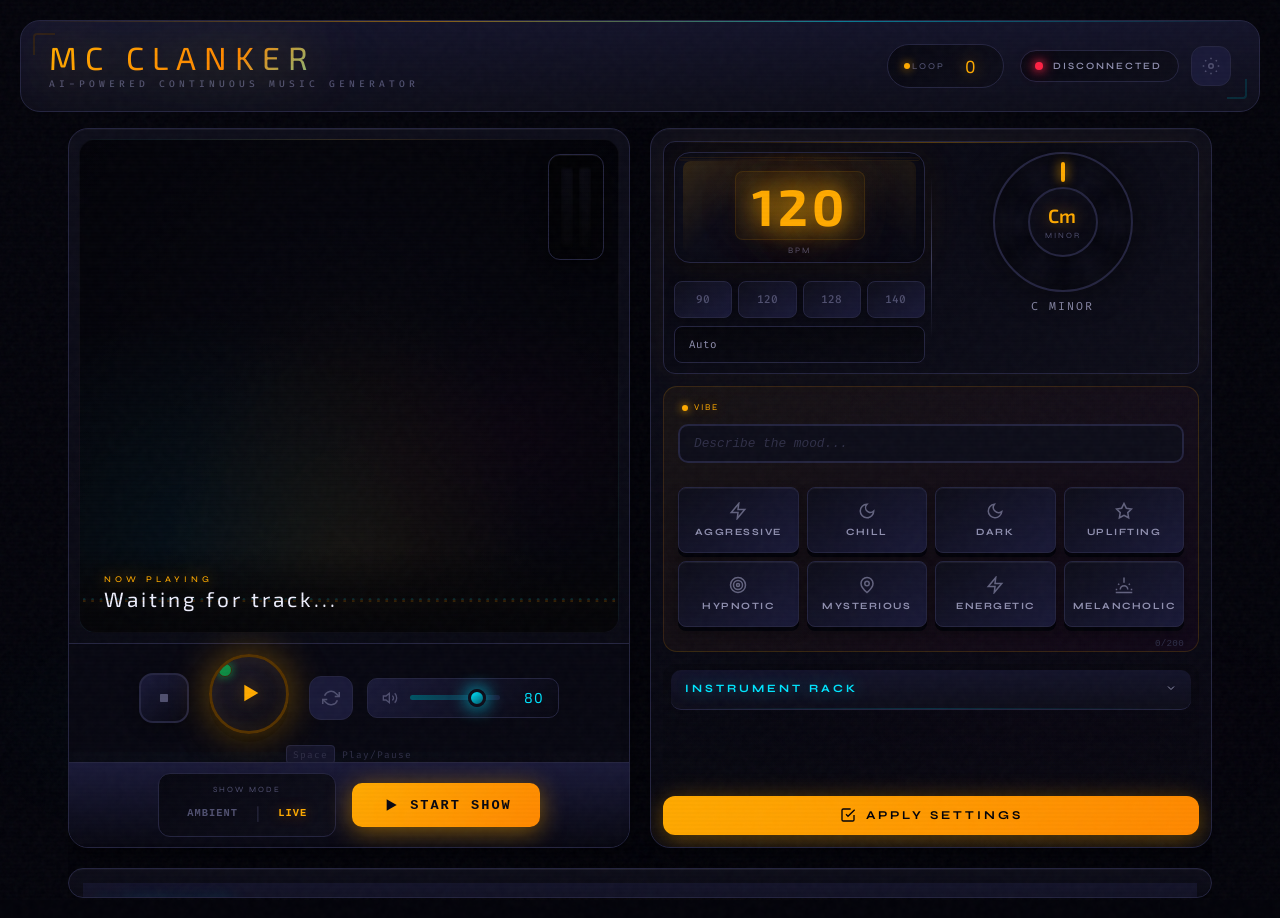
==== commit 67719244: "refactor: remove old root-level files and update remaining tracked files - Remove old root-level fil" ====
--- a/static/mc-clanker/index.html
+++ b/static/mc-clanker/index.html
@@ -14,6 +14,12 @@
 </head>
 <body>
     <div class="floating-particles"></div>
+    <div class="scanlines"></div>
+    <div class="grain"></div>
+
+    <!-- Toast Container -->
+    <div class="toast-container" id="toast-container"></div>
+
     <div class="dj-container">
         <!-- Header -->
         <header class="dj-header">
@@ -45,6 +51,25 @@
             <div class="panel visualizer-panel">
                 <div class="visualizer-container">
                     <canvas id="visualizer"></canvas>
+
+                    <!-- Generating Indicator -->
+                    <div class="generating-indicator" id="generating-indicator">
+                        <div class="generating-rings">
+                            <div class="generating-ring"></div>
+                            <div class="generating-ring"></div>
+                            <div class="generating-ring"></div>
+                            <div class="generating-core"></div>
+                            <div class="generating-particle"></div>
+                            <div class="generating-particle"></div>
+                            <div class="generating-particle"></div>
+                        </div>
+                        <span class="generating-text">GENERATING</span>
+                        <span class="generating-label" id="generating-label">Creating stems...</span>
+                        <div class="generation-progress">
+                            <div class="generation-progress-bar" id="generation-progress-bar" style="width: 0%"></div>
+                        </div>
+                    </div>
+
                     <div class="now-playing-overlay">
                         <div class="track-info">
                             <span class="label">NOW PLAYING</span>
@@ -67,18 +92,19 @@
                             </svg>
                         </button>
                     </div>
-                    <button id="play-btn" class="transport-btn play" title="Play/Pause" aria-label="Play or Pause" aria-pressed="false">
-                        <span class="play-icon">
+                    <button id="play-btn" class="transport-btn play" aria-label="Play or Pause" aria-pressed="false">
+                        <span class="play-icon" aria-hidden="true">
                             <svg width="24" height="24" viewBox="0 0 24 24" fill="currentColor">
                                 <polygon points="8,5 20,12 8,19"/>
                             </svg>
                         </span>
-                        <span class="pause-icon">
+                        <span class="pause-icon" aria-hidden="true">
                             <svg width="24" height="24" viewBox="0 0 24 24" fill="currentColor">
                                 <rect x="6" y="5" width="4" height="14" rx="1"/>
                                 <rect x="14" y="5" width="4" height="14" rx="1"/>
                             </svg>
                         </span>
+                        <span class="sr-only" id="play-btn-label">Play</span>
                     </button>
                     <div class="transport-right">
                         <button id="reconnect-btn" class="icon-btn reconnect-btn" title="Reconnect Stream" aria-label="Reconnect Stream">
@@ -173,34 +199,47 @@
                         </select>
                     </div>
                     <div class="key-display-container">
-                        <div class="key-wheel" id="key-display" title="Click to change key">Cm</div>
-                        <div class="key-picker-grid" id="key-picker-grid">
-                            <!-- Major keys -->
-                            <button class="key-pick-btn major" data-key="C major">C</button>
-                            <button class="key-pick-btn major" data-key="C# major">C#</button>
-                            <button class="key-pick-btn major" data-key="D major">D</button>
-                            <button class="key-pick-btn major" data-key="D# major">D#</button>
-                            <button class="key-pick-btn major" data-key="E major">E</button>
-                            <button class="key-pick-btn major" data-key="F major">F</button>
-                            <button class="key-pick-btn major" data-key="F# major">F#</button>
-                            <button class="key-pick-btn major" data-key="G major">G</button>
-                            <button class="key-pick-btn major" data-key="G# major">G#</button>
-                            <button class="key-pick-btn major" data-key="A major">A</button>
-                            <button class="key-pick-btn major" data-key="A# major">A#</button>
-                            <button class="key-pick-btn major" data-key="B major">B</button>
-                            <!-- Minor keys -->
-                            <button class="key-pick-btn minor" data-key="C minor">Cm</button>
-                            <button class="key-pick-btn minor" data-key="C# minor">C#m</button>
-                            <button class="key-pick-btn minor" data-key="D minor">Dm</button>
-                            <button class="key-pick-btn minor" data-key="D# minor">D#m</button>
-                            <button class="key-pick-btn minor" data-key="E minor">Em</button>
-                            <button class="key-pick-btn minor" data-key="F minor">Fm</button>
-                            <button class="key-pick-btn minor" data-key="F# minor">F#m</button>
-                            <button class="key-pick-btn minor" data-key="G minor">Gm</button>
-                            <button class="key-pick-btn minor" data-key="G# minor">G#m</button>
-                            <button class="key-pick-btn minor" data-key="A minor">Am</button>
-                            <button class="key-pick-btn minor" data-key="A# minor">A#m</button>
-                            <button class="key-pick-btn minor" data-key="B minor">Bm</button>
+                        <div class="key-wheel-container">
+                            <div class="rotary-key-selector" id="rotary-key-selector" title="Click to change key">
+                                <div class="rotary-indicator"></div>
+                                <div class="rotary-center">
+                                    <span class="rotary-key-display" id="rotary-key-display">Cm</span>
+                                    <span class="rotary-key-type" id="rotary-key-type">minor</span>
+                                </div>
+                            </div>
+                            <!-- Key picker flyout -->
+                            <div class="key-picker-flyout" id="key-picker-flyout">
+                                <div class="key-grid-major">
+                                    <span class="key-grid-label">Major</span>
+                                    <button class="key-pick-btn major" data-key="C major">C</button>
+                                    <button class="key-pick-btn major" data-key="C# major">C#</button>
+                                    <button class="key-pick-btn major" data-key="D major">D</button>
+                                    <button class="key-pick-btn major" data-key="D# major">D#</button>
+                                    <button class="key-pick-btn major" data-key="E major">E</button>
+                                    <button class="key-pick-btn major" data-key="F major">F</button>
+                                    <button class="key-pick-btn major" data-key="F# major">F#</button>
+                                    <button class="key-pick-btn major" data-key="G major">G</button>
+                                    <button class="key-pick-btn major" data-key="G# major">G#</button>
+                                    <button class="key-pick-btn major" data-key="A major">A</button>
+                                    <button class="key-pick-btn major" data-key="A# major">A#</button>
+                                    <button class="key-pick-btn major" data-key="B major">B</button>
+                                </div>
+                                <div class="key-grid-minor">
+                                    <span class="key-grid-label">Minor</span>
+                                    <button class="key-pick-btn minor" data-key="C minor">Cm</button>
+                                    <button class="key-pick-btn minor" data-key="C# minor">C#m</button>
+                                    <button class="key-pick-btn minor" data-key="D minor">Dm</button>
+                                    <button class="key-pick-btn minor" data-key="D# minor">D#m</button>
+                                    <button class="key-pick-btn minor" data-key="E minor">Em</button>
+                                    <button class="key-pick-btn minor" data-key="F minor">Fm</button>
+                                    <button class="key-pick-btn minor" data-key="F# minor">F#m</button>
+                                    <button class="key-pick-btn minor" data-key="G minor">Gm</button>
+                                    <button class="key-pick-btn minor" data-key="G# minor">G#m</button>
+                                    <button class="key-pick-btn minor" data-key="A minor">Am</button>
+                                    <button class="key-pick-btn minor" data-key="A# minor">A#m</button>
+                                    <button class="key-pick-btn minor" data-key="B minor">Bm</button>
+                                </div>
+                            </div>
                         </div>
                         <span class="key-full" id="key-full">C minor</span>
                         <select id="key-override" class="key-select hidden">
@@ -235,10 +274,10 @@
 
                 <!-- Vibe Section -->
                 <div class="vibe-section">
-                    <label class="section-label">VIBE</label>
+                    <label class="section-label" for="vibe-input">VIBE</label>
                     <div class="vibe-input-wrapper">
-                        <input type="text" id="vibe-input" placeholder="Describe the mood..." maxlength="200">
-                        <span class="vibe-active-indicator" id="vibe-active-indicator">
+                        <input type="text" id="vibe-input" placeholder="Describe the mood..." maxlength="200" aria-describedby="vibe-char-count">
+                        <span class="vibe-active-indicator" id="vibe-active-indicator" aria-hidden="true">
                             <svg width="14" height="14" viewBox="0 0 24 24" fill="currentColor">
                                 <polygon points="12,2 15,9 22,9 17,14 19,22 12,17 5,22 7,14 2,9 9,9"/>
                             </svg>
@@ -248,35 +287,35 @@
                     <div class="vibe-presets">
                         <button class="vibe-chip" data-vibe="aggressive">
                             <svg class="vibe-icon" viewBox="0 0 24 24" fill="none" stroke="currentColor" stroke-width="2"><path d="M13 2L3 14h9l-1 8 10-12h-9l1-8z"/></svg>
-                            Aggressive
+                            <span class="vibe-label">Aggressive</span>
                         </button>
                         <button class="vibe-chip" data-vibe="chill">
                             <svg class="vibe-icon" viewBox="0 0 24 24" fill="none" stroke="currentColor" stroke-width="2"><path d="M12 3a6 6 0 0 0 9 9 9 9 0 1 1-9-9z"/></svg>
-                            Chill
+                            <span class="vibe-label">Chill</span>
                         </button>
                         <button class="vibe-chip" data-vibe="dark">
                             <svg class="vibe-icon" viewBox="0 0 24 24" fill="none" stroke="currentColor" stroke-width="2"><path d="M21 12.79A9 9 0 1 1 11.21 3 7 7 0 0 0 21 12.79z"/></svg>
-                            Dark
+                            <span class="vibe-label">Dark</span>
                         </button>
                         <button class="vibe-chip" data-vibe="uplifting">
                             <svg class="vibe-icon" viewBox="0 0 24 24" fill="none" stroke="currentColor" stroke-width="2"><polygon points="12 2 15.09 8.26 22 9.27 17 14.14 18.18 21.02 12 17.77 5.82 21.02 7 14.14 2 9.27 8.91 8.26 12 2"/></svg>
-                            Uplifting
+                            <span class="vibe-label">Uplifting</span>
                         </button>
                         <button class="vibe-chip" data-vibe="hypnotic">
                             <svg class="vibe-icon" viewBox="0 0 24 24" fill="none" stroke="currentColor" stroke-width="2"><circle cx="12" cy="12" r="10"/><circle cx="12" cy="12" r="6"/><circle cx="12" cy="12" r="2"/></svg>
-                            Hypnotic
+                            <span class="vibe-label">Hypnotic</span>
                         </button>
                         <button class="vibe-chip" data-vibe="mysterious">
                             <svg class="vibe-icon" viewBox="0 0 24 24" fill="none" stroke="currentColor" stroke-width="2"><path d="M12 2a8 8 0 0 0-8 8c0 5.4 8 12 8 12s8-6.6 8-12a8 8 0 0 0-8-8z"/><circle cx="12" cy="10" r="3"/></svg>
-                            Mysterious
+                            <span class="vibe-label">Mysterious</span>
                         </button>
                         <button class="vibe-chip" data-vibe="energetic">
                             <svg class="vibe-icon" viewBox="0 0 24 24" fill="none" stroke="currentColor" stroke-width="2"><polygon points="13 2 3 14 12 14 11 22 21 10 12 10 13 2"/></svg>
-                            Energetic
+                            <span class="vibe-label">Energetic</span>
                         </button>
                         <button class="vibe-chip" data-vibe="melancholic">
                             <svg class="vibe-icon" viewBox="0 0 24 24" fill="none" stroke="currentColor" stroke-width="2"><path d="M17 18a5 5 0 0 0-10 0"/><line x1="12" y1="2" x2="12" y2="9"/><line x1="4.22" y1="10.22" x2="5.64" y2="11.64"/><line x1="1" y1="18" x2="3" y2="18"/><line x1="21" y1="18" x2="23" y2="18"/><line x1="18.36" y1="11.64" x2="19.78" y2="10.22"/><line x1="23" y1="22" x2="1" y2="22"/></svg>
-                            Melancholic
+                            <span class="vibe-label">Melancholic</span>
                         </button>
                     </div>
                     <div class="active-vibe-display" id="active-vibe-display">
@@ -295,7 +334,7 @@
                 </div>
 
                 <!-- Instrument Rack -->
-                <div class="instrument-rack collapsed" id="instrument-rack">
+                <div class="instrument-rack" id="instrument-rack">
                     <div class="panel-header collapsible" role="button" tabindex="0" aria-expanded="true" aria-controls="instrument-categories">
                         <h3>INSTRUMENT RACK</h3>
                         <span class="collapse-icon">
--- a/static/mc-clanker/styles.css
+++ b/static/mc-clanker/styles.css
@@ -39,6 +39,20 @@
     --led-amber: #ffaa00;
     --border-subtle: #252540;
     --border-active: #3a3a58;
+
+    /* Stem family colors - consistent throughout UI */
+    --family-drums: #ff6644;
+    --family-drums-bg: rgba(255, 102, 68, 0.12);
+    --family-bass: #00e5ff;
+    --family-bass-bg: rgba(0, 229, 255, 0.12);
+    --family-synth: #ff44aa;
+    --family-synth-bg: rgba(255, 68, 170, 0.12);
+    --family-keys: #ffdd44;
+    --family-keys-bg: rgba(255, 221, 68, 0.12);
+    --family-vocal: #ffaa00;
+    --family-vocal-bg: rgba(255, 170, 0, 0.12);
+    --family-texture: #88ff88;
+    --family-texture-bg: rgba(136, 255, 136, 0.12);
 
     /* Shadows and glows */
     --glow-amber: 0 0 20px rgba(255, 170, 0, 0.4), 0 0 40px rgba(255, 170, 0, 0.15);
@@ -146,6 +160,48 @@
     100% { transform: translateY(-110vh) translateX(50px) scale(0.5); opacity: 0; }
 }
 
+/* CRT Scanlines - Same as audience interface */
+.scanlines {
+    position: fixed;
+    inset: 0;
+    background: repeating-linear-gradient(
+        0deg,
+        transparent,
+        transparent 2px,
+        rgba(0, 0, 0, 0.08) 2px,
+        rgba(0, 0, 0, 0.08) 4px
+    );
+    pointer-events: none;
+    z-index: 1000;
+    opacity: 0.15;
+}
+
+/* Film grain noise - Same as audience interface */
+.grain {
+    position: fixed;
+    inset: -50%;
+    width: 200%;
+    height: 200%;
+    background-image: url("data:image/svg+xml,%3Csvg viewBox='0 0 256 256' xmlns='http://www.w3.org/2000/svg'%3E%3Cfilter id='noise'%3E%3CfeTurbulence type='fractalNoise' baseFrequency='0.9' numOctaves='4' stitchTiles='stitch'/%3E%3C/filter%3E%3Crect width='100%25' height='100%25' filter='url(%23noise)'/%3E%3C/svg%3E");
+    opacity: 0.025;
+    pointer-events: none;
+    z-index: 999;
+    animation: grain 0.5s steps(1) infinite;
+}
+
+@keyframes grain {
+    0%, 100% { transform: translate(0, 0); }
+    10% { transform: translate(-5%, -10%); }
+    20% { transform: translate(-15%, 5%); }
+    30% { transform: translate(7%, -25%); }
+    40% { transform: translate(-5%, 25%); }
+    50% { transform: translate(-15%, 10%); }
+    60% { transform: translate(15%, 0%); }
+    70% { transform: translate(0%, 15%); }
+    80% { transform: translate(3%, 35%); }
+    90% { transform: translate(-10%, 10%); }
+}
+
 .dj-container {
     position: relative;
     z-index: 2;
@@ -271,6 +327,16 @@
     margin: 0;
     line-height: 1;
     transition: all 0.3s ease;
+    animation: logoBreathe 4s ease-in-out infinite;
+}
+
+@keyframes logoBreathe {
+    0%, 100% {
+        filter: drop-shadow(0 0 25px rgba(255, 170, 0, 0.5)) drop-shadow(0 0 50px rgba(0, 229, 255, 0.3));
+    }
+    50% {
+        filter: drop-shadow(0 0 35px rgba(255, 170, 0, 0.65)) drop-shadow(0 0 60px rgba(0, 229, 255, 0.4));
+    }
 }
 
 .logo:hover {
@@ -556,6 +622,7 @@
     min-height: 0;
 }
 
+/* Hardware case corner brackets */
 .panel::before {
     content: '';
     position: absolute;
@@ -568,20 +635,49 @@
     z-index: 1;
 }
 
+.panel::after {
+    content: '';
+    position: absolute;
+    inset: 6px;
+    border: 1px solid transparent;
+    border-radius: 14px;
+    pointer-events: none;
+    background:
+        linear-gradient(135deg, var(--amber-dim) 0%, transparent 10%) top left,
+        linear-gradient(225deg, var(--amber-dim) 0%, transparent 10%) top right,
+        linear-gradient(315deg, var(--amber-dim) 0%, transparent 10%) bottom right,
+        linear-gradient(45deg, var(--amber-dim) 0%, transparent 10%) bottom left;
+    background-size: 12px 12px;
+    background-repeat: no-repeat;
+    opacity: 0.3;
+}
+
 .panel-header {
-    padding: 10px 14px;
+    padding: 12px 16px;
     background: linear-gradient(180deg, var(--bg-raised) 0%, var(--bg-surface) 100%);
     border-bottom: 1px solid var(--border-subtle);
     display: flex;
     justify-content: space-between;
     align-items: center;
     flex-shrink: 0;
+    position: relative;
+}
+
+.panel-header::after {
+    content: '';
+    position: absolute;
+    bottom: 0;
+    left: 16px;
+    right: 16px;
+    height: 1px;
+    background: linear-gradient(90deg, transparent, var(--cyan-dim), transparent);
+    opacity: 0.5;
 }
 
 .panel-header h3 {
     font-family: 'Syne', sans-serif;
-    font-size: 0.65rem;
-    font-weight: 600;
+    font-size: 0.7rem;
+    font-weight: 700;
     letter-spacing: 3px;
     color: var(--cyan-glow);
     text-shadow: 0 0 15px rgba(0, 229, 255, 0.5);
@@ -592,8 +688,14 @@
 }
 
 .panel-header h3 svg {
-    opacity: 0.7;
+    opacity: 0.8;
     filter: drop-shadow(0 0 6px rgba(0, 229, 255, 0.5));
+    transition: all 0.3s ease;
+}
+
+.panel-header:hover h3 svg {
+    opacity: 1;
+    filter: drop-shadow(0 0 10px rgba(0, 229, 255, 0.7));
 }
 
 /* ========== VISUALIZER PANEL ========== */
@@ -700,48 +802,83 @@
     line-height: 1.2;
 }
 
-/* VU Meters */
+/* VU Meters - Segmented LED Style */
 .vu-meters {
     position: absolute;
     top: 14px;
     right: 14px;
     display: flex;
-    gap: 5px;
+    gap: 6px;
     z-index: 5;
-    padding: 10px;
-    background: linear-gradient(135deg, rgba(0, 0, 0, 0.5) 0%, rgba(0, 0, 0, 0.3) 100%);
-    border-radius: 10px;
+    padding: 12px;
+    background: linear-gradient(135deg, rgba(0, 0, 0, 0.6) 0%, rgba(0, 0, 0, 0.4) 100%);
+    border-radius: 12px;
     border: 1px solid var(--border-subtle);
-    box-shadow: 0 4px 15px rgba(0, 0, 0, 0.4);
+    box-shadow: 0 4px 20px rgba(0, 0, 0, 0.5), inset 0 1px 0 rgba(255, 255, 255, 0.05);
 }
 
 .vu-bar {
-    width: 10px;
+    width: 12px;
     height: 80px;
-    background: var(--bg-deep);
-    border-radius: 4px;
+    background: linear-gradient(180deg, #0a0a12 0%, #050508 100%);
+    border-radius: 3px;
     overflow: hidden;
     position: relative;
-    box-shadow: inset 0 2px 4px rgba(0, 0, 0, 0.3);
+    box-shadow: inset 0 1px 3px rgba(0, 0, 0, 0.8);
+    display: flex;
+    flex-direction: column-reverse;
+    gap: 2px;
+    padding: 3px;
 }
 
 @media (min-width: 1600px) {
     .vu-bar {
-        width: 12px;
+        width: 14px;
         height: 90px;
     }
 }
 
+/* Individual LED segments */
+.vu-segment {
+    flex: 1;
+    background: var(--bg-panel);
+    border-radius: 1px;
+    transition: all 0.06s ease-out;
+    position: relative;
+}
+
+.vu-segment.active {
+    box-shadow: 0 0 6px currentColor, inset 0 1px 1px rgba(255, 255, 255, 0.2);
+}
+
+.vu-segment.seg-red { background: #1a0808; }
+.vu-segment.seg-red.active { background: var(--led-red); color: var(--led-red); }
+
+.vu-segment.seg-amber { background: #1a1408; }
+.vu-segment.seg-amber.active { background: var(--amber-glow); color: var(--amber-glow); }
+
+.vu-segment.seg-green { background: #081a0a; }
+.vu-segment.seg-green.active { background: var(--led-green); color: var(--led-green); }
+
+/* Peak hold indicator */
+.vu-peak {
+    position: absolute;
+    top: 3px;
+    left: 3px;
+    right: 3px;
+    height: 3px;
+    background: transparent;
+    border-radius: 1px;
+    transition: all 0.3s ease-out;
+}
+
+.vu-peak.held {
+    background: var(--led-red);
+    box-shadow: 0 0 8px var(--led-red);
+}
+
 .vu-fill {
-    position: absolute;
-    bottom: 0;
-    left: 0;
-    right: 0;
-    height: 0%;
-    background: linear-gradient(180deg, var(--led-red) 0%, var(--amber-glow) 50%, var(--led-green) 100%);
-    border-radius: 4px;
-    transition: height 0.08s ease-out;
-    box-shadow: 0 0 12px rgba(0, 255, 102, 0.5), inset 0 0 4px rgba(255, 255, 255, 0.2);
+    display: none; /* Using segments instead */
 }
 
 /* ========== TRANSPORT CONTROLS ========== */
@@ -779,7 +916,2356 @@
     gap: 14px;
 }
 
-/* Hardware-style transport button */
+/* ========== GENERATING STATE ========== */
+.generating-indicator {
+    position: absolute;
+    top: 50%;
+    left: 50%;
+    transform: translate(-50%, -50%);
+    display: flex;
+    flex-direction: column;
+    align-items: center;
+    gap: 16px;
+    padding: 32px 48px;
+    background: rgba(8, 8, 18, 0.95);
+    border: 1px solid var(--amber-dim);
+    border-radius: 24px;
+    z-index: 20;
+    opacity: 0;
+    pointer-events: none;
+    transition: opacity 0.3s ease;
+    backdrop-filter: blur(12px);
+    box-shadow: 0 0 60px rgba(255, 170, 0, 0.15), 0 20px 60px rgba(0, 0, 0, 0.5);
+}
+
+.generating-indicator.visible {
+    opacity: 1;
+    pointer-events: auto;
+}
+
+/* Concentric ring generator */
+.generating-rings {
+    position: relative;
+    width: 100px;
+    height: 100px;
+}
+
+.generating-ring {
+    position: absolute;
+    border-radius: 50%;
+    border: 2px solid transparent;
+    top: 50%;
+    left: 50%;
+}
+
+.generating-ring:nth-child(1) {
+    width: 100px;
+    height: 100px;
+    margin: -50px 0 0 -50px;
+    border-top-color: var(--amber-glow);
+    border-right-color: var(--amber-dim);
+    animation: spinClockwise 1.5s linear infinite;
+}
+
+.generating-ring:nth-child(2) {
+    width: 76px;
+    height: 76px;
+    margin: -38px 0 0 -38px;
+    border-bottom-color: var(--cyan-glow);
+    border-left-color: var(--cyan-dim);
+    animation: spinCounterClockwise 1.2s linear infinite;
+}
+
+.generating-ring:nth-child(3) {
+    width: 52px;
+    height: 52px;
+    margin: -26px 0 0 -26px;
+    border-top-color: var(--magenta-pulse);
+    border-right-color: var(--magenta-dim);
+    animation: spinClockwise 0.9s linear infinite;
+}
+
+.generating-core {
+    position: absolute;
+    width: 28px;
+    height: 28px;
+    top: 50%;
+    left: 50%;
+    margin: -14px 0 0 -14px;
+    background: radial-gradient(circle, var(--amber-glow) 0%, var(--amber-dim) 100%);
+    border-radius: 50%;
+    box-shadow: 0 0 20px var(--amber-glow), 0 0 40px rgba(255, 170, 0, 0.5);
+    animation: corePulse 1s ease-in-out infinite;
+}
+
+/* Orbiting particles */
+.generating-particle {
+    position: absolute;
+    width: 6px;
+    height: 6px;
+    background: var(--amber-glow);
+    border-radius: 50%;
+    top: 50%;
+    left: 50%;
+    box-shadow: 0 0 8px var(--amber-glow);
+}
+
+.generating-particle:nth-child(5) {
+    animation: orbitParticle 2s linear infinite;
+}
+
+.generating-particle:nth-child(6) {
+    animation: orbitParticle 2s linear infinite 0.5s;
+    background: var(--cyan-glow);
+    box-shadow: 0 0 8px var(--cyan-glow);
+}
+
+.generating-particle:nth-child(7) {
+    animation: orbitParticle 2s linear infinite 1s;
+    background: var(--magenta-pulse);
+    box-shadow: 0 0 8px var(--magenta-pulse);
+}
+
+@keyframes orbitParticle {
+    0% {
+        transform: rotate(0deg) translateX(45px) rotate(0deg);
+        opacity: 1;
+    }
+    50% {
+        opacity: 0.5;
+    }
+    100% {
+        transform: rotate(360deg) translateX(45px) rotate(-360deg);
+        opacity: 1;
+    }
+}
+
+@keyframes spinClockwise {
+    to { transform: rotate(360deg); }
+}
+
+@keyframes spinCounterClockwise {
+    to { transform: rotate(-360deg); }
+}
+
+@keyframes corePulse {
+    0%, 100% {
+        transform: scale(1);
+        box-shadow: 0 0 20px var(--amber-glow), 0 0 40px rgba(255, 170, 0, 0.5);
+    }
+    50% {
+        transform: scale(1.1);
+        box-shadow: 0 0 30px var(--amber-glow), 0 0 60px rgba(255, 170, 0, 0.7);
+    }
+}
+
+.generating-text {
+    font-family: 'Syne', sans-serif;
+    font-size: 0.8rem;
+    letter-spacing: 4px;
+    text-transform: uppercase;
+    color: var(--amber-glow);
+    text-shadow: 0 0 20px rgba(255, 170, 0, 0.8);
+    animation: textPulse 1.5s ease-in-out infinite;
+}
+
+@keyframes textPulse {
+    0%, 100% { opacity: 1; }
+    50% { opacity: 0.6; }
+}
+
+.generating-label {
+    font-family: 'Fira Code', monospace;
+    font-size: 0.65rem;
+    color: var(--text-dim);
+    letter-spacing: 1px;
+}
+
+/* Stem generation progress */
+.generation-progress {
+    width: 160px;
+    height: 6px;
+    background: var(--bg-deep);
+    border-radius: 3px;
+    overflow: hidden;
+    margin-top: 4px;
+    box-shadow: inset 0 2px 4px rgba(0, 0, 0, 0.3);
+}
+
+.generation-progress-bar {
+    height: 100%;
+    background: linear-gradient(90deg, var(--amber-glow), var(--cyan-glow), var(--magenta-pulse));
+    border-radius: 3px;
+    transition: width 0.3s ease;
+    box-shadow: 0 0 15px rgba(255, 170, 0, 0.6);
+    position: relative;
+}
+
+.generation-progress-bar::after {
+    content: '';
+    position: absolute;
+    right: 0;
+    top: 0;
+    bottom: 0;
+    width: 20px;
+    background: linear-gradient(90deg, transparent, rgba(255, 255, 255, 0.3));
+}
+
+/* ========== TOAST NOTIFICATIONS ========== */
+.toast-container {
+    position: fixed;
+    top: 24px;
+    right: 24px;
+    z-index: 10000;
+    display: flex;
+    flex-direction: column;
+    gap: 14px;
+    pointer-events: none;
+}
+
+.toast {
+    display: flex;
+    align-items: center;
+    gap: 14px;
+    padding: 16px 20px;
+    background: rgba(14, 14, 26, 0.98);
+    border-radius: 14px;
+    border: 1px solid var(--border-subtle);
+    box-shadow: 0 12px 40px rgba(0, 0, 0, 0.7), 0 0 1px rgba(255, 255, 255, 0.1) inset;
+    pointer-events: auto;
+    animation: toastSlideIn 0.5s cubic-bezier(0.34, 1.56, 0.64, 1);
+    max-width: 400px;
+    backdrop-filter: blur(12px);
+}
+
+.toast.toast-exit {
+    animation: toastSlideOut 0.35s cubic-bezier(0.4, 0, 1, 1) forwards;
+}
+
+@keyframes toastSlideIn {
+    from {
+        opacity: 0;
+        transform: translateX(120px) scale(0.9);
+    }
+    to {
+        opacity: 1;
+        transform: translateX(0) scale(1);
+    }
+}
+
+@keyframes toastSlideOut {
+    to {
+        opacity: 0;
+        transform: translateX(120px) scale(0.9);
+    }
+}
+
+.toast-icon {
+    width: 32px;
+    height: 32px;
+    border-radius: 10px;
+    display: flex;
+    align-items: center;
+    justify-content: center;
+    flex-shrink: 0;
+    position: relative;
+}
+
+.toast-icon::after {
+    content: '';
+    position: absolute;
+    inset: 0;
+    border-radius: 10px;
+    opacity: 0;
+    animation: iconGlow 0.6s ease-out forwards;
+}
+
+@keyframes iconGlow {
+    0% { box-shadow: 0 0 0 0 currentColor; opacity: 0.5; }
+    100% { box-shadow: 0 0 20px 5px transparent; opacity: 1; }
+}
+
+.toast-icon svg {
+    width: 18px;
+    height: 18px;
+}
+
+.toast.success .toast-icon {
+    background: linear-gradient(135deg, rgba(0, 255, 102, 0.2) 0%, rgba(0, 255, 102, 0.1) 100%);
+    color: var(--led-green);
+    border: 1px solid rgba(0, 255, 102, 0.4);
+    box-shadow: 0 0 20px rgba(0, 255, 102, 0.2);
+}
+
+.toast.error .toast-icon {
+    background: linear-gradient(135deg, rgba(255, 34, 68, 0.2) 0%, rgba(255, 34, 68, 0.1) 100%);
+    color: var(--led-red);
+    border: 1px solid rgba(255, 34, 68, 0.4);
+    box-shadow: 0 0 20px rgba(255, 34, 68, 0.2);
+}
+
+.toast.warning .toast-icon {
+    background: linear-gradient(135deg, rgba(255, 170, 0, 0.2) 0%, rgba(255, 170, 0, 0.1) 100%);
+    color: var(--amber-glow);
+    border: 1px solid rgba(255, 170, 0, 0.4);
+    box-shadow: 0 0 20px rgba(255, 170, 0, 0.2);
+}
+
+.toast.info .toast-icon {
+    background: linear-gradient(135deg, rgba(0, 229, 255, 0.2) 0%, rgba(0, 229, 255, 0.1) 100%);
+    color: var(--cyan-glow);
+    border: 1px solid rgba(0, 229, 255, 0.4);
+    box-shadow: 0 0 20px rgba(0, 229, 255, 0.2);
+}
+
+.toast-content {
+    flex: 1;
+    min-width: 0;
+}
+
+.toast-title {
+    font-family: 'Syne', sans-serif;
+    font-size: 0.8rem;
+    font-weight: 700;
+    color: var(--text-bright);
+    letter-spacing: 0.5px;
+    margin-bottom: 4px;
+}
+
+.toast-message {
+    font-family: 'Fira Code', monospace;
+    font-size: 0.65rem;
+    color: var(--text-normal);
+    line-height: 1.5;
+}
+
+.toast-close {
+    width: 28px;
+    height: 28px;
+    border-radius: 8px;
+    background: transparent;
+    border: 1px solid transparent;
+    color: var(--text-dim);
+    cursor: pointer;
+    display: flex;
+    align-items: center;
+    justify-content: center;
+    transition: all 0.2s ease;
+    flex-shrink: 0;
+}
+
+.toast-close:hover {
+    background: var(--bg-hover);
+    border-color: var(--border-subtle);
+    color: var(--text-normal);
+}
+
+.toast-close:active {
+    transform: scale(0.9);
+}
+
+/* ========== INSTRUMENT RACK - DRUM PAD STYLE ========== */
+.instrument-category {
+    margin-bottom: 18px;
+}
+
+.instrument-category:last-child {
+    margin-bottom: 0;
+}
+
+.category-header {
+    display: flex;
+    align-items: center;
+    gap: 12px;
+    padding: 12px 16px;
+    background: linear-gradient(135deg, var(--bg-deep) 0%, var(--bg-surface) 100%);
+    border-radius: 12px;
+    border: 1px solid var(--border-subtle);
+    margin-bottom: 14px;
+    cursor: pointer;
+    transition: all 0.3s cubic-bezier(0.34, 1.56, 0.64, 1);
+    position: relative;
+    overflow: hidden;
+}
+
+.category-header::before {
+    content: '';
+    position: absolute;
+    left: 0;
+    top: 0;
+    bottom: 0;
+    width: 3px;
+    background: var(--cyan-glow);
+    opacity: 0;
+    transition: all 0.3s ease;
+}
+
+.category-header:hover {
+    border-color: var(--border-active);
+    background: linear-gradient(135deg, var(--bg-surface) 0%, var(--bg-raised) 100%);
+    transform: translateX(4px);
+}
+
+.category-header:hover::before {
+    opacity: 1;
+    box-shadow: 0 0 10px var(--cyan-glow);
+}
+
+.category-icon {
+    width: 36px;
+    height: 36px;
+    border-radius: 10px;
+    display: flex;
+    align-items: center;
+    justify-content: center;
+    background: var(--bg-panel);
+    border: 1px solid var(--border-subtle);
+    transition: all 0.3s ease;
+}
+
+.category-header:hover .category-icon {
+    border-color: var(--cyan-dim);
+    box-shadow: 0 0 15px rgba(0, 229, 255, 0.2);
+}
+
+.category-icon svg {
+    width: 20px;
+    height: 20px;
+    color: var(--cyan-glow);
+    transition: all 0.3s ease;
+}
+
+.category-header:hover .category-icon svg {
+    filter: drop-shadow(0 0 6px var(--cyan-glow));
+}
+
+.category-name {
+    font-family: 'Syne', sans-serif;
+    font-size: 0.65rem;
+    font-weight: 700;
+    letter-spacing: 2.5px;
+    text-transform: uppercase;
+    color: var(--text-normal);
+    flex: 1;
+    transition: color 0.3s ease;
+}
+
+.category-header:hover .category-name {
+    color: var(--text-bright);
+}
+
+.category-count {
+    font-family: 'Fira Code', monospace;
+    font-size: 0.6rem;
+    font-weight: 500;
+    color: var(--text-dim);
+    padding: 4px 10px;
+    background: var(--bg-deep);
+    border-radius: 6px;
+    border: 1px solid var(--border-subtle);
+    transition: all 0.3s ease;
+}
+
+.category-header:hover .category-count {
+    border-color: var(--cyan-dim);
+    color: var(--cyan-glow);
+}
+
+/* Drum pad grid layout */
+.instrument-toggles {
+    display: grid;
+    grid-template-columns: repeat(3, 1fr);
+    gap: 10px;
+    padding: 0 6px;
+}
+
+.instrument-toggle {
+    display: flex;
+    flex-direction: column;
+    align-items: center;
+    justify-content: center;
+    gap: 8px;
+    padding: 14px 10px;
+    min-height: 72px;
+    background: linear-gradient(180deg, var(--bg-deep) 0%, rgba(8, 8, 18, 0.95) 100%);
+    border: 2px solid var(--border-subtle);
+    border-radius: 12px;
+    cursor: pointer;
+    transition: all 0.25s cubic-bezier(0.34, 1.56, 0.64, 1);
+    position: relative;
+    overflow: hidden;
+    box-shadow: 0 4px 12px rgba(0, 0, 0, 0.3), inset 0 1px 0 rgba(255, 255, 255, 0.03);
+}
+
+.instrument-toggle::before {
+    content: '';
+    position: absolute;
+    inset: 0;
+    background: radial-gradient(circle at center, rgba(255, 170, 0, 0.2) 0%, transparent 70%);
+    opacity: 0;
+    transition: opacity 0.25s ease;
+}
+
+.instrument-toggle:hover {
+    border-color: var(--amber-dim);
+    transform: translateY(-3px) scale(1.02);
+    box-shadow: 0 10px 30px rgba(0, 0, 0, 0.5), 0 0 25px rgba(255, 170, 0, 0.15);
+}
+
+.instrument-toggle:hover::before {
+    opacity: 1;
+}
+
+.instrument-toggle:hover::before {
+    opacity: 1;
+}
+
+.instrument-toggle:active {
+    transform: translateY(0) scale(0.95);
+    transition-duration: 0.1s;
+}
+
+.instrument-toggle.active {
+    border-color: var(--amber-glow);
+    background: linear-gradient(135deg, rgba(255, 170, 0, 0.15) 0%, rgba(255, 170, 0, 0.05) 100%);
+    box-shadow: 0 0 20px rgba(255, 170, 0, 0.2), inset 0 0 20px rgba(255, 170, 0, 0.05);
+}
+
+.instrument-toggle.active::before {
+    opacity: 1;
+    background: radial-gradient(circle at center, rgba(255, 170, 0, 0.25) 0%, transparent 70%);
+}
+
+/* LED indicator on active pad */
+.instrument-toggle .pad-led {
+    position: absolute;
+    top: 6px;
+    right: 6px;
+    width: 6px;
+    height: 6px;
+    border-radius: 50%;
+    background: var(--bg-panel);
+    border: 1px solid var(--border-subtle);
+    transition: all 0.2s ease;
+}
+
+.instrument-toggle.active .pad-led {
+    background: var(--amber-glow);
+    border-color: var(--amber-glow);
+    box-shadow: 0 0 8px var(--amber-glow);
+    animation: ledPulse 1.5s ease-in-out infinite;
+}
+
+.toggle-icon {
+    width: 20px;
+    height: 20px;
+    color: var(--text-dim);
+    transition: all 0.2s ease;
+}
+
+.instrument-toggle:hover .toggle-icon {
+    color: var(--amber-glow);
+    transform: scale(1.1);
+}
+
+.instrument-toggle.active .toggle-icon {
+    color: var(--amber-glow);
+    filter: drop-shadow(0 0 4px var(--amber-glow));
+}
+
+.toggle-label {
+    font-family: 'Syne', sans-serif;
+    font-size: 0.5rem;
+    font-weight: 600;
+    letter-spacing: 0.5px;
+    color: var(--text-dim);
+    transition: color 0.25s ease;
+    text-align: center;
+    line-height: 1.2;
+}
+
+.instrument-toggle.active .toggle-label {
+    color: var(--amber-glow);
+}
+
+/* ========== ROTARY KEY SELECTOR ========== */
+.key-wheel-container {
+    position: relative;
+    display: flex;
+    flex-direction: column;
+    align-items: center;
+    gap: 8px;
+}
+
+.rotary-key-selector {
+    position: relative;
+    width: 140px;
+    height: 140px;
+    border-radius: 50%;
+    background: conic-gradient(
+        from 0deg,
+        var(--bg-deep) 0deg,
+        var(--bg-surface) 30deg,
+        var(--bg-deep) 60deg,
+        var(--bg-surface) 90deg,
+        var(--bg-deep) 120deg,
+        var(--bg-surface) 150deg,
+        var(--bg-deep) 180deg,
+        var(--bg-surface) 210deg,
+        var(--bg-deep) 240deg,
+        var(--bg-surface) 270deg,
+        var(--bg-deep) 300deg,
+        var(--bg-surface) 330deg,
+        var(--bg-deep) 360deg
+    );
+    border: 2px solid var(--border-subtle);
+    box-shadow:
+        0 0 30px rgba(0, 0, 0, 0.5),
+        inset 0 0 30px rgba(0, 0, 0, 0.4);
+    cursor: pointer;
+    transition: all 0.25s cubic-bezier(0.34, 1.56, 0.64, 1);
+}
+
+.rotary-key-selector:hover {
+    border-color: var(--amber-dim);
+    transform: scale(1.02);
+    box-shadow:
+        0 0 50px rgba(255, 170, 0, 0.2),
+        inset 0 0 30px rgba(0, 0, 0, 0.4);
+}
+
+.rotary-key-selector:active {
+    transform: scale(0.98);
+    transition-duration: 0.1s;
+}
+
+.rotary-key-selector.spinning .rotary-indicator {
+    animation: tickMark 0.15s ease-out;
+}
+
+@keyframes tickMark {
+    0% { transform: translateX(-50%) scaleY(1); }
+    50% { transform: translateX(-50%) scaleY(1.3); }
+    100% { transform: translateX(-50%) scaleY(1); }
+}
+
+.rotary-center {
+    position: absolute;
+    top: 50%;
+    left: 50%;
+    transform: translate(-50%, -50%);
+    width: 70px;
+    height: 70px;
+    border-radius: 50%;
+    background: linear-gradient(145deg, var(--bg-surface) 0%, var(--bg-deep) 100%);
+    border: 2px solid var(--border-subtle);
+    display: flex;
+    flex-direction: column;
+    align-items: center;
+    justify-content: center;
+    box-shadow: 0 4px 15px rgba(0, 0, 0, 0.4);
+    pointer-events: none;
+}
+
+.rotary-key-display {
+    font-family: 'Exo 2', sans-serif;
+    font-size: 1.2rem;
+    font-weight: 600;
+    color: var(--amber-glow);
+    text-shadow: 0 0 15px rgba(255, 170, 0, 0.5);
+}
+
+.rotary-key-type {
+    font-family: 'Syne', sans-serif;
+    font-size: 0.5rem;
+    letter-spacing: 2px;
+    text-transform: uppercase;
+    color: var(--text-dim);
+}
+
+.rotary-indicator {
+    position: absolute;
+    width: 4px;
+    height: 20px;
+    background: var(--amber-glow);
+    border-radius: 2px;
+    top: 8px;
+    left: 50%;
+    transform: translateX(-50%);
+    box-shadow: 0 0 12px var(--amber-glow);
+}
+
+.rotary-notches {
+    position: absolute;
+    inset: 0;
+    pointer-events: none;
+}
+
+.rotary-notch {
+    position: absolute;
+    width: 2px;
+    height: 8px;
+    background: var(--text-ghost);
+    top: 4px;
+    left: 50%;
+    transform-origin: center 66px;
+}
+
+.key-wheel {
+    display: none; /* Hidden when using rotary selector */
+}
+
+/* Key picker flyout */
+.key-picker-flyout {
+    position: absolute;
+    top: 100%;
+    left: 50%;
+    transform: translateX(-50%);
+    margin-top: 16px;
+    padding: 20px;
+    background: var(--bg-surface);
+    border: 1px solid var(--border-subtle);
+    border-radius: 16px;
+    box-shadow: 0 16px 48px rgba(0, 0, 0, 0.6);
+    z-index: 100;
+    opacity: 0;
+    visibility: hidden;
+    transition: all 0.3s cubic-bezier(0.34, 1.56, 0.64, 1);
+}
+
+.key-picker-flyout.visible {
+    opacity: 1;
+    visibility: visible;
+}
+
+.key-grid-major,
+.key-grid-minor {
+    display: grid;
+    grid-template-columns: repeat(4, 1fr);
+    gap: 6px;
+    margin-bottom: 12px;
+}
+
+.key-grid-minor {
+    margin-bottom: 0;
+}
+
+.key-grid-label {
+    font-family: 'Syne', sans-serif;
+    font-size: 0.5rem;
+    letter-spacing: 2px;
+    text-transform: uppercase;
+    color: var(--text-dim);
+    margin-bottom: 8px;
+    grid-column: span 4;
+}
+
+.key-pick-btn {
+    width: 44px;
+    height: 32px;
+    border-radius: 6px;
+    background: var(--bg-deep);
+    border: 1px solid var(--border-subtle);
+    color: var(--text-dim);
+    font-family: 'Fira Code', monospace;
+    font-size: 0.65rem;
+    cursor: pointer;
+    transition: all 0.2s ease;
+}
+
+.key-pick-btn:hover {
+    border-color: var(--border-active);
+    color: var(--text-normal);
+}
+
+.key-pick-btn.selected {
+    background: var(--amber-dim);
+    border-color: var(--amber-glow);
+    color: var(--amber-glow);
+    box-shadow: 0 0 12px rgba(255, 170, 0, 0.3);
+}
+
+/* ========== VIBE PRESET PADS ========== */
+.vibe-presets {
+    display: grid;
+    grid-template-columns: repeat(4, 1fr);
+    gap: 12px;
+    margin-top: 14px;
+}
+
+.vibe-chip {
+    display: flex;
+    flex-direction: column;
+    align-items: center;
+    justify-content: center;
+    gap: 8px;
+    padding: 18px 10px;
+    background: linear-gradient(180deg, var(--bg-raised) 0%, var(--bg-deep) 100%);
+    border: 2px solid var(--border-subtle);
+    border-radius: 16px;
+    color: var(--text-dim);
+    font-family: 'Fira Code', monospace;
+    font-size: 0.55rem;
+    cursor: pointer;
+    transition: all 0.25s cubic-bezier(0.34, 1.56, 0.64, 1);
+    min-height: 85px;
+    position: relative;
+    overflow: hidden;
+    box-shadow: 0 4px 12px rgba(0, 0, 0, 0.3), inset 0 1px 0 rgba(255, 255, 255, 0.03);
+}
+
+.vibe-chip::before {
+    content: '';
+    position: absolute;
+    inset: 0;
+    background: linear-gradient(135deg, transparent 0%, rgba(255, 170, 0, 0.08) 100%);
+    opacity: 0;
+    transition: opacity 0.25s ease;
+}
+
+.vibe-chip::after {
+    content: '';
+    position: absolute;
+    inset: 0;
+    border-radius: 14px;
+    border: 2px solid transparent;
+    transition: border-color 0.25s ease;
+}
+
+.vibe-chip:hover {
+    border-color: var(--amber-dim);
+    color: var(--amber-glow);
+    transform: translateY(-4px) scale(1.03);
+    box-shadow: 0 12px 32px rgba(0, 0, 0, 0.5), 0 0 30px rgba(255, 170, 0, 0.2);
+}
+
+.vibe-chip:hover::before {
+    opacity: 1;
+}
+
+.vibe-chip:active {
+    transform: translateY(-1px) scale(0.97);
+    transition-duration: 0.1s;
+    box-shadow: 0 4px 16px rgba(0, 0, 0, 0.4), 0 0 20px rgba(255, 170, 0, 0.15);
+}
+
+.vibe-chip.selected {
+    background: linear-gradient(180deg, rgba(255, 170, 0, 0.2) 0%, rgba(255, 170, 0, 0.08) 100%);
+    border-color: var(--amber-glow);
+    color: var(--amber-glow);
+    box-shadow: 0 0 35px rgba(255, 170, 0, 0.35), inset 0 0 30px rgba(255, 170, 0, 0.12);
+}
+
+.vibe-chip.selected::after {
+    border-color: rgba(255, 170, 0, 0.3);
+}
+
+.vibe-icon {
+    width: 28px;
+    height: 28px;
+    opacity: 0.65;
+    transition: all 0.3s cubic-bezier(0.34, 1.56, 0.64, 1);
+}
+
+.vibe-chip:hover .vibe-icon,
+.vibe-chip.selected .vibe-icon {
+    opacity: 1;
+    filter: drop-shadow(0 0 8px currentColor);
+    transform: scale(1.2);
+}
+
+.vibe-chip .vibe-label {
+    font-family: 'Syne', sans-serif;
+    font-size: 0.6rem;
+    font-weight: 700;
+    letter-spacing: 1.5px;
+    text-transform: uppercase;
+}
+
+/* Quick action bar - new compact control strip */
+.quick-actions {
+    display: flex;
+    align-items: center;
+    justify-content: center;
+    gap: 8px;
+    padding: 8px 12px;
+    background: linear-gradient(180deg, var(--bg-deep) 0%, rgba(8, 8, 18, 0.6) 100%);
+    border-top: 1px solid var(--border-subtle);
+    flex-shrink: 0;
+}
+
+.quick-action-btn {
+    display: flex;
+    align-items: center;
+    gap: 6px;
+    padding: 6px 12px;
+    background: var(--bg-panel);
+    border: 1px solid var(--border-subtle);
+    border-radius: 8px;
+    color: var(--text-dim);
+    font-family: 'Fira Code', monospace;
+    font-size: 0.6rem;
+    cursor: pointer;
+    transition: all 0.2s cubic-bezier(0.4, 0, 0.2, 1);
+}
+
+.quick-action-btn:hover {
+    border-color: var(--amber-dim);
+    color: var(--amber-glow);
+    transform: translateY(-1px);
+}
+
+.quick-action-btn:active {
+    transform: translateY(0) scale(0.98);
+}
+
+.quick-action-btn svg {
+    width: 14px;
+    height: 14px;
+    opacity: 0.7;
+}
+
+.quick-action-btn:hover svg {
+    opacity: 1;
+}
+
+/* Show/hide password with better icon */
+.toggle-password {
+    background: transparent;
+    border: none;
+    color: var(--text-dim);
+    cursor: pointer;
+    padding: 8px;
+    border-radius: 6px;
+    transition: all 0.2s ease;
+    display: flex;
+    align-items: center;
+    justify-content: center;
+}
+
+.toggle-password:hover {
+    background: var(--bg-hover);
+    color: var(--text-normal);
+}
+
+/* Better scrollbars for panels */
+.panel-body {
+    flex: 1;
+    overflow-y: auto;
+    padding: 12px;
+    min-height: 0;
+}
+
+/* Custom scrollbar - webkit */
+.panel-body::-webkit-scrollbar {
+    width: 8px;
+}
+
+.panel-body::-webkit-scrollbar-track {
+    background: var(--bg-deep);
+    border-radius: 4px;
+}
+
+.panel-body::-webkit-scrollbar-thumb {
+    background: linear-gradient(180deg, var(--border-active) 0%, var(--bg-panel) 100%);
+    border-radius: 4px;
+    border: 1px solid var(--border-subtle);
+}
+
+.panel-body::-webkit-scrollbar-thumb:hover {
+    background: linear-gradient(180deg, var(--text-dim) 0%, var(--border-active) 100%);
+}
+
+.panel-body::-webkit-scrollbar-corner {
+    background: var(--bg-deep);
+}
+
+/* Custom scrollbar - Firefox */
+.panel-body {
+    scrollbar-width: thin;
+    scrollbar-color: var(--border-active) var(--bg-deep);
+}
+
+/* Better loading skeleton for stems */
+.stem-skeleton {
+    display: flex;
+    flex-direction: column;
+    gap: 8px;
+    padding: 12px;
+    background: var(--bg-deep);
+    border-radius: 10px;
+    border: 1px solid var(--border-subtle);
+}
+
+.skeleton-line {
+    height: 12px;
+    background: linear-gradient(90deg, var(--bg-panel) 25%, var(--bg-raised) 50%, var(--bg-panel) 75%);
+    background-size: 200% 100%;
+    animation: shimmer 1.5s infinite;
+    border-radius: 4px;
+}
+
+.skeleton-line.short {
+    width: 60%;
+}
+
+.skeleton-line.medium {
+    width: 80%;
+}
+
+@keyframes shimmer {
+    0% { background-position: 200% 0; }
+    100% { background-position: -200% 0; }
+}
+
+/* Empty state illustration - Animated Vinyl */
+.empty-state {
+    display: flex;
+    flex-direction: column;
+    align-items: center;
+    justify-content: center;
+    padding: 40px 20px;
+    text-align: center;
+}
+
+.empty-state-icon {
+    width: 80px;
+    height: 80px;
+    margin-bottom: 20px;
+    position: relative;
+}
+
+/* Vinyl record */
+.vinyl-record {
+    width: 100%;
+    height: 100%;
+    border-radius: 50%;
+    background:
+        radial-gradient(circle at center, var(--bg-deep) 0%, var(--bg-deep) 15%, transparent 16%),
+        radial-gradient(circle at center, var(--bg-void) 20%, var(--bg-deep) 21%, var(--bg-deep) 35%, transparent 36%),
+        repeating-radial-gradient(circle at center, transparent 0px, transparent 2px, rgba(255, 170, 0, 0.03) 3px, transparent 4px),
+        linear-gradient(135deg, #1a1a2e 0%, #0a0a12 100%);
+    border: 2px solid var(--border-subtle);
+    box-shadow: 0 4px 20px rgba(0, 0, 0, 0.5);
+    animation: vinylSpin 8s linear infinite;
+    position: relative;
+}
+
+.vinyl-record::before {
+    content: '';
+    position: absolute;
+    top: 50%;
+    left: 50%;
+    transform: translate(-50%, -50%);
+    width: 30%;
+    height: 30%;
+    border-radius: 50%;
+    background: linear-gradient(135deg, var(--amber-dim) 0%, var(--bg-deep) 100%);
+    border: 2px solid var(--amber-dim);
+    box-shadow: inset 0 2px 4px rgba(0, 0, 0, 0.5);
+}
+
+.vinyl-record::after {
+    content: '';
+    position: absolute;
+    top: 50%;
+    left: 50%;
+    transform: translate(-50%, -50%);
+    width: 10%;
+    height: 10%;
+    border-radius: 50%;
+    background: var(--amber-glow);
+    box-shadow: 0 0 10px var(--amber-glow);
+}
+
+/* Record label area */
+.vinyl-label {
+    position: absolute;
+    top: 50%;
+    left: 50%;
+    transform: translate(-50%, -50%);
+    width: 35%;
+    height: 35%;
+    border-radius: 50%;
+    background: linear-gradient(135deg, var(--bg-panel) 0%, var(--bg-deep) 100%);
+    display: flex;
+    align-items: center;
+    justify-content: center;
+    z-index: 1;
+}
+
+.vinyl-label::before {
+    content: '';
+    width: 20%;
+    height: 20%;
+    border-radius: 50%;
+    background: var(--amber-glow);
+    box-shadow: 0 0 8px var(--amber-glow);
+}
+
+@keyframes vinylSpin {
+    from { transform: rotate(0deg); }
+    to { transform: rotate(360deg); }
+}
+
+/* Tonearm */
+.vinyl-tonearm {
+    position: absolute;
+    top: 5px;
+    right: 5px;
+    width: 25px;
+    height: 25px;
+    border-radius: 50%;
+    background: linear-gradient(135deg, var(--bg-raised) 0%, var(--bg-surface) 100%);
+    border: 1px solid var(--border-subtle);
+    transform-origin: bottom right;
+    animation: tonearmSwing 8s ease-in-out infinite;
+}
+
+.vinyl-tonearm::before {
+    content: '';
+    position: absolute;
+    bottom: -12px;
+    right: 50%;
+    width: 3px;
+    height: 20px;
+    background: linear-gradient(180deg, var(--bg-raised) 0%, var(--amber-dim) 100%);
+    border-radius: 2px;
+    transform-origin: top center;
+    transform: rotate(-30deg);
+}
+
+@keyframes tonearmSwing {
+    0%, 100% { transform: rotate(-15deg); }
+    50% { transform: rotate(15deg); }
+}
+
+/* Glow ring behind vinyl */
+.empty-state-icon::before {
+    content: '';
+    position: absolute;
+    top: 50%;
+    left: 50%;
+    transform: translate(-50%, -50%);
+    width: 120%;
+    height: 120%;
+    border-radius: 50%;
+    background: radial-gradient(circle, rgba(255, 170, 0, 0.1) 0%, transparent 70%);
+    animation: emptyGlow 3s ease-in-out infinite;
+}
+
+@keyframes emptyGlow {
+    0%, 100% { opacity: 0.5; transform: translate(-50%, -50%) scale(1); }
+    50% { opacity: 1; transform: translate(-50%, -50%) scale(1.1); }
+}
+
+.empty-state-title {
+    font-family: 'Syne', sans-serif;
+    font-size: 0.8rem;
+    font-weight: 600;
+    color: var(--text-normal);
+    letter-spacing: 1px;
+    margin-bottom: 6px;
+    animation: titleFade 2s ease-in-out infinite;
+}
+
+@keyframes titleFade {
+    0%, 100% { opacity: 0.7; }
+    50% { opacity: 1; }
+}
+
+.empty-state-desc {
+    font-family: 'Fira Code', monospace;
+    font-size: 0.65rem;
+    color: var(--text-dim);
+    max-width: 220px;
+    line-height: 1.6;
+}
+
+.empty-state-hint {
+    font-family: 'Syne', sans-serif;
+    font-size: 0.55rem;
+    font-weight: 500;
+    letter-spacing: 2px;
+    text-transform: uppercase;
+    color: var(--amber-dim);
+    margin-top: 12px;
+    padding: 6px 14px;
+    background: rgba(255, 170, 0, 0.05);
+    border: 1px solid var(--amber-dim);
+    border-radius: 20px;
+    animation: hintPulse 2s ease-in-out infinite;
+}
+
+@keyframes hintPulse {
+    0%, 100% { box-shadow: 0 0 0 rgba(255, 170, 0, 0); }
+    50% { box-shadow: 0 0 15px rgba(255, 170, 0, 0.2); }
+}
+
+/* Better input focus states */
+input:focus-visible,
+select:focus-visible,
+textarea:focus-visible {
+    outline: none;
+    border-color: var(--amber-dim);
+    box-shadow: 0 0 0 3px rgba(255, 170, 0, 0.15), 0 0 20px rgba(255, 170, 0, 0.1);
+}
+
+/* Better select dropdown */
+select {
+    appearance: none;
+    background-image: url("data:image/svg+xml,%3Csvg xmlns='http://www.w3.org/2000/svg' width='12' height='12' viewBox='0 0 24 24' fill='none' stroke='%23505070' stroke-width='2'%3E%3Cpolyline points='6 9 12 15 18 9'/%3E%3C/svg%3E");
+    background-repeat: no-repeat;
+    background-position: right 12px center;
+    padding-right: 36px;
+}
+
+select option {
+    background: var(--bg-surface);
+    color: var(--text-normal);
+    padding: 8px;
+}
+
+/* Inline validation feedback */
+.input-wrapper {
+    position: relative;
+}
+
+.input-wrapper .validation-icon {
+    position: absolute;
+    right: 12px;
+    top: 50%;
+    transform: translateY(-50%);
+    width: 16px;
+    height: 16px;
+    opacity: 0;
+    transition: opacity 0.2s ease;
+}
+
+.input-wrapper.valid .validation-icon.valid-icon {
+    opacity: 1;
+    color: var(--led-green);
+}
+
+.input-wrapper.invalid .validation-icon.invalid-icon {
+    opacity: 1;
+    color: var(--led-red);
+}
+
+/* Tooltip styles */
+[data-tooltip] {
+    position: relative;
+}
+
+[data-tooltip]::after {
+    content: attr(data-tooltip);
+    position: absolute;
+    bottom: calc(100% + 8px);
+    left: 50%;
+    transform: translateX(-50%);
+    padding: 6px 10px;
+    background: var(--bg-panel);
+    border: 1px solid var(--border-subtle);
+    border-radius: 6px;
+    font-family: 'Fira Code', monospace;
+    font-size: 0.6rem;
+    color: var(--text-normal);
+    white-space: nowrap;
+    opacity: 0;
+    visibility: hidden;
+    transition: all 0.2s ease;
+    pointer-events: none;
+    z-index: 1000;
+}
+
+[data-tooltip]:hover::after {
+    opacity: 1;
+    visibility: visible;
+}
+
+/* Status badge improvements */
+.status-badge {
+    display: inline-flex;
+    align-items: center;
+    gap: 6px;
+    padding: 4px 10px;
+    background: var(--bg-deep);
+    border: 1px solid var(--border-subtle);
+    border-radius: 12px;
+    font-family: 'Fira Code', monospace;
+    font-size: 0.6rem;
+    color: var(--text-dim);
+}
+
+.status-badge .badge-dot {
+    width: 6px;
+    height: 6px;
+    border-radius: 50%;
+    background: var(--text-dim);
+}
+
+.status-badge.active {
+    border-color: var(--amber-dim);
+    color: var(--amber-glow);
+}
+
+.status-badge.active .badge-dot {
+    background: var(--amber-glow);
+    box-shadow: 0 0 8px var(--amber-glow);
+    animation: ledPulse 1.5s ease-in-out infinite;
+}
+
+.status-badge.success {
+    border-color: rgba(0, 255, 102, 0.3);
+    color: var(--led-green);
+}
+
+.status-badge.success .badge-dot {
+    background: var(--led-green);
+    box-shadow: 0 0 8px var(--led-green);
+}
+
+/* Responsive stem deck */
+@media (max-width: 1200px) {
+    .stem-deck {
+        display: grid;
+        grid-template-columns: repeat(2, 1fr);
+        gap: 8px;
+    }
+
+    .stem-row {
+        margin-bottom: 0;
+    }
+}
+
+@media (max-width: 768px) {
+    .stem-deck {
+        grid-template-columns: 1fr;
+    }
+
+    .quick-actions {
+        flex-wrap: wrap;
+    }
+}
+
+/* Improved modal backdrop */
+.modal {
+    position: fixed;
+    inset: 0;
+    background: rgba(3, 3, 10, 0.85);
+    backdrop-filter: blur(8px);
+    display: flex;
+    align-items: center;
+    justify-content: center;
+    z-index: 9000;
+    opacity: 0;
+    visibility: hidden;
+    transition: all 0.3s ease;
+}
+
+.modal.active {
+    opacity: 1;
+    visibility: visible;
+}
+
+.modal-content {
+    max-width: 520px;
+    width: 90%;
+    max-height: 90vh;
+    overflow-y: auto;
+    background: var(--bg-surface);
+    border: 1px solid var(--border-subtle);
+    border-radius: 20px;
+    box-shadow: 0 24px 80px rgba(0, 0, 0, 0.7), 0 0 60px rgba(255, 170, 0, 0.05);
+    transform: scale(0.95) translateY(20px);
+    transition: transform 0.3s cubic-bezier(0.34, 1.56, 0.64, 1);
+}
+
+.modal.active .modal-content {
+    transform: scale(1) translateY(0);
+}
+
+/* Modal animations */
+@keyframes modalSlideIn {
+    from {
+        opacity: 0;
+        transform: scale(0.95) translateY(20px);
+    }
+    to {
+        opacity: 1;
+        transform: scale(1) translateY(0);
+    }
+}
+
+.modal.active .modal-content {
+    animation: modalSlideIn 0.3s cubic-bezier(0.34, 1.56, 0.64, 1);
+}
+
+/* Settings modal sections */
+.settings-section {
+    padding: 20px 24px;
+    border-bottom: 1px solid var(--border-subtle);
+}
+
+.settings-section:last-child {
+    border-bottom: none;
+}
+
+.settings-section-title {
+    font-family: 'Syne', sans-serif;
+    font-size: 0.7rem;
+    font-weight: 600;
+    letter-spacing: 2px;
+    text-transform: uppercase;
+    color: var(--cyan-glow);
+    text-shadow: 0 0 12px rgba(0, 229, 255, 0.4);
+    margin-bottom: 16px;
+    display: flex;
+    align-items: center;
+    gap: 8px;
+}
+
+.settings-section-title svg {
+    width: 14px;
+    height: 14px;
+    opacity: 0.7;
+}
+
+/* Better modal header */
+.modal-header {
+    display: flex;
+    justify-content: space-between;
+    align-items: center;
+    padding: 20px 24px;
+    border-bottom: 1px solid var(--border-subtle);
+    background: linear-gradient(180deg, var(--bg-raised) 0%, var(--bg-surface) 100%);
+    border-radius: 20px 20px 0 0;
+}
+
+.modal-header h2 {
+    font-family: 'Exo 2', sans-serif;
+    font-size: 1.1rem;
+    font-weight: 600;
+    letter-spacing: 2px;
+    color: var(--text-bright);
+    margin: 0;
+}
+
+.close-btn {
+    width: 32px;
+    height: 32px;
+    border-radius: 8px;
+    background: transparent;
+    border: 1px solid var(--border-subtle);
+    color: var(--text-dim);
+    cursor: pointer;
+    display: flex;
+    align-items: center;
+    justify-content: center;
+    transition: all 0.2s ease;
+}
+
+.close-btn:hover {
+    border-color: var(--led-red);
+    color: var(--led-red);
+    background: rgba(255, 34, 68, 0.1);
+}
+
+.modal-body {
+    padding: 24px;
+}
+
+.modal-footer {
+    display: flex;
+    justify-content: flex-end;
+    gap: 12px;
+    padding: 16px 24px;
+    border-top: 1px solid var(--border-subtle);
+    background: var(--bg-deep);
+    border-radius: 0 0 20px 20px;
+}
+
+/* Better action log */
+.action-log {
+    max-height: 120px;
+    overflow-y: auto;
+    padding: 8px;
+    background: var(--bg-deep);
+    border-radius: 8px;
+    border: 1px solid var(--border-subtle);
+}
+
+.action-entry {
+    padding: 6px 10px;
+    font-family: 'Fira Code', monospace;
+    font-size: 0.6rem;
+    color: var(--text-dim);
+    border-radius: 4px;
+    margin-bottom: 4px;
+    transition: all 0.2s ease;
+}
+
+.action-entry:last-child {
+    margin-bottom: 0;
+}
+
+.action-entry:hover {
+    background: var(--bg-surface);
+    color: var(--text-normal);
+}
+
+.action-entry.retain {
+    border-left: 2px solid var(--led-green);
+}
+
+.action-entry.add {
+    border-left: 2px solid var(--cyan-glow);
+}
+
+.action-entry.remove {
+    border-left: 2px solid var(--led-red);
+}
+
+/* Better broadcast section */
+.broadcast-form {
+    display: flex;
+    flex-direction: column;
+    gap: 10px;
+}
+
+.broadcast-input-wrapper {
+    position: relative;
+}
+
+.broadcast-input {
+    width: 100%;
+    padding: 12px 50px 12px 16px;
+    background: var(--bg-deep);
+    border: 1px solid var(--border-subtle);
+    border-radius: 10px;
+    color: var(--text-bright);
+    font-family: 'Fira Code', monospace;
+    font-size: 0.75rem;
+    transition: all 0.25s ease;
+}
+
+.broadcast-input:focus {
+    border-color: var(--magenta-dim);
+    box-shadow: 0 0 0 3px rgba(255, 0, 170, 0.1);
+}
+
+.broadcast-char-count {
+    position: absolute;
+    right: 12px;
+    top: 50%;
+    transform: translateY(-50%);
+    font-family: 'Fira Code', monospace;
+    font-size: 0.55rem;
+    color: var(--text-ghost);
+}
+
+.broadcast-btn {
+    display: flex;
+    align-items: center;
+    justify-content: center;
+    gap: 8px;
+    padding: 10px 16px;
+    background: linear-gradient(135deg, var(--magenta-dim) 0%, rgba(255, 0, 170, 0.2) 100%);
+    border: 1px solid var(--magenta-pulse);
+    border-radius: 10px;
+    color: var(--magenta-pulse);
+    font-family: 'Syne', sans-serif;
+    font-size: 0.65rem;
+    font-weight: 600;
+    letter-spacing: 1px;
+    cursor: pointer;
+    transition: all 0.25s ease;
+    position: relative;
+    overflow: hidden;
+}
+
+.broadcast-btn::before {
+    content: '';
+    position: absolute;
+    inset: 0;
+    background: linear-gradient(135deg, var(--magenta-pulse) 0%, var(--magenta-dim) 100%);
+    opacity: 0;
+    transition: opacity 0.25s ease;
+}
+
+.broadcast-btn:hover::before {
+    opacity: 1;
+}
+
+.broadcast-btn:hover {
+    color: white;
+    box-shadow: 0 0 25px rgba(255, 0, 170, 0.4);
+    transform: translateY(-1px);
+}
+
+.broadcast-btn:active {
+    transform: translateY(0) scale(0.98);
+}
+
+.broadcast-btn span {
+    position: relative;
+    z-index: 1;
+}
+
+.broadcast-icon,
+.broadcast-text {
+    position: relative;
+    z-index: 1;
+}
+
+/* Screen reader only - accessibility */
+.sr-only {
+    position: absolute;
+    width: 1px;
+    height: 1px;
+    padding: 0;
+    margin: -1px;
+    overflow: hidden;
+    clip: rect(0, 0, 0, 0);
+    white-space: nowrap;
+    border: 0;
+}
+
+/* Better play button state indicator */
+.transport-btn.play .play-icon,
+.transport-btn.play .pause-icon {
+    transition: all 0.2s ease;
+}
+
+.transport-btn.play .pause-icon {
+    display: none;
+}
+
+.transport-btn.play.playing .play-icon {
+    display: none;
+}
+
+.transport-btn.play.playing .pause-icon {
+    display: block;
+}
+
+/* Visual state badge on play button */
+.transport-btn.play::before {
+    content: '';
+    position: absolute;
+    top: -4px;
+    right: -4px;
+    width: 12px;
+    height: 12px;
+    border-radius: 50%;
+    background: var(--led-green);
+    box-shadow: 0 0 10px var(--led-green);
+    opacity: 0;
+    transition: all 0.3s ease;
+}
+
+.transport-btn.play.playing::before {
+    opacity: 1;
+    animation: ledPulse 1.5s ease-in-out infinite;
+}
+
+/* Improved tempo presets */
+.tempo-presets {
+    display: flex;
+    gap: 6px;
+    margin-top: 10px;
+}
+
+.tempo-preset {
+    flex: 1;
+    padding: 8px 4px;
+    background: var(--bg-deep);
+    border: 1px solid var(--border-subtle);
+    border-radius: 8px;
+    color: var(--text-dim);
+    font-family: 'Fira Code', monospace;
+    font-size: 0.7rem;
+    cursor: pointer;
+    transition: all 0.2s cubic-bezier(0.4, 0, 0.2, 1);
+}
+
+.tempo-preset:hover {
+    border-color: var(--amber-dim);
+    color: var(--amber-glow);
+    transform: translateY(-2px);
+}
+
+.tempo-preset:active {
+    transform: translateY(0) scale(0.98);
+}
+
+/* Better vibe input */
+.vibe-input-wrapper {
+    position: relative;
+}
+
+.vibe-input-wrapper input {
+    width: 100%;
+    padding: 14px 50px 14px 16px;
+    background: var(--bg-deep);
+    border: 1px solid var(--border-subtle);
+    border-radius: 12px;
+    color: var(--text-bright);
+    font-family: 'Fira Code', monospace;
+    font-size: 0.8rem;
+    transition: all 0.25s ease;
+}
+
+.vibe-input-wrapper input:focus {
+    border-color: var(--amber-dim);
+    box-shadow: 0 0 0 3px rgba(255, 170, 0, 0.1);
+}
+
+.vibe-input-wrapper input::placeholder {
+    color: var(--text-ghost);
+}
+
+.vibe-active-indicator {
+    position: absolute;
+    right: 14px;
+    top: 50%;
+    transform: translateY(-50%);
+    color: var(--amber-glow);
+    opacity: 0;
+    transition: opacity 0.2s ease;
+}
+
+.vibe-active-indicator.active {
+    opacity: 1;
+    animation: starPulse 1s ease-in-out infinite;
+}
+
+@keyframes starPulse {
+    0%, 100% { transform: translateY(-50%) scale(1); }
+    50% { transform: translateY(-50%) scale(1.2); }
+}
+
+/* Better volume slider */
+.volume-control {
+    display: flex;
+    align-items: center;
+    gap: 8px;
+    padding: 8px 12px;
+    background: var(--bg-panel);
+    border: 1px solid var(--border-subtle);
+    border-radius: 10px;
+}
+
+.volume-icon {
+    color: var(--text-dim);
+    flex-shrink: 0;
+}
+
+#volume-slider {
+    width: 80px;
+    height: 4px;
+    -webkit-appearance: none;
+    background: var(--bg-deep);
+    border-radius: 2px;
+    outline: none;
+}
+
+#volume-slider::-webkit-slider-thumb {
+    -webkit-appearance: none;
+    width: 14px;
+    height: 14px;
+    border-radius: 50%;
+    background: var(--amber-glow);
+    cursor: pointer;
+    box-shadow: 0 0 8px rgba(255, 170, 0, 0.5);
+    transition: all 0.2s ease;
+}
+
+#volume-slider::-webkit-slider-thumb:hover {
+    transform: scale(1.2);
+    box-shadow: 0 0 12px rgba(255, 170, 0, 0.7);
+}
+
+#volume-value {
+    font-family: 'Fira Code', monospace;
+    font-size: 0.65rem;
+    color: var(--text-dim);
+    min-width: 28px;
+    text-align: right;
+}
+
+/* Better tempo display */
+.tempo-display {
+    display: flex;
+    flex-direction: column;
+    align-items: center;
+    padding: 20px;
+    background: linear-gradient(135deg, var(--bg-deep) 0%, var(--bg-surface) 100%);
+    border: 1px solid var(--border-subtle);
+    border-radius: 16px;
+    position: relative;
+    overflow: hidden;
+}
+
+.tempo-display::before {
+    content: '';
+    position: absolute;
+    top: 0;
+    left: 0;
+    right: 0;
+    height: 2px;
+    background: linear-gradient(90deg, transparent, var(--amber-glow), transparent);
+    opacity: 0.5;
+}
+
+.tempo-value {
+    font-family: 'Exo 2', sans-serif;
+    font-size: 3rem;
+    font-weight: 700;
+    color: var(--amber-glow);
+    text-shadow:
+        0 0 20px rgba(255, 170, 0, 0.8),
+        0 0 40px rgba(255, 170, 0, 0.4),
+        0 0 60px rgba(255, 170, 0, 0.2);
+    line-height: 1;
+    transition: all 0.3s ease;
+    position: relative;
+    padding: 8px 16px;
+    background: rgba(255, 170, 0, 0.05);
+    border-radius: 8px;
+    border: 1px solid rgba(255, 170, 0, 0.1);
+}
+
+.tempo-value.changing {
+    animation: tempoChange 0.4s ease;
+}
+
+@keyframes tempoChange {
+    0% { transform: scale(1); text-shadow: 0 0 30px rgba(255, 170, 0, 0.6); }
+    30% { transform: scale(1.15); text-shadow: 0 0 60px rgba(255, 170, 0, 1), 0 0 100px rgba(255, 170, 0, 0.8); }
+    60% { transform: scale(1.05); }
+    100% { transform: scale(1); text-shadow: 0 0 30px rgba(255, 170, 0, 0.6); }
+}
+
+.tempo-label {
+    font-family: 'Syne', sans-serif;
+    font-size: 0.6rem;
+    letter-spacing: 3px;
+    color: var(--text-dim);
+    margin-top: 4px;
+}
+
+/* Better key selector */
+.key-display-container {
+    display: flex;
+    flex-direction: column;
+    align-items: center;
+    gap: 8px;
+}
+
+.key-full {
+    font-family: 'Fira Code', monospace;
+    font-size: 0.7rem;
+    color: var(--text-dim);
+    letter-spacing: 1px;
+}
+
+
+.active-vibe-display {
+    display: flex;
+    align-items: center;
+    gap: 12px;
+    padding: 12px 16px;
+    background: linear-gradient(135deg, rgba(255, 170, 0, 0.1) 0%, rgba(255, 170, 0, 0.02) 100%);
+    border: 1px solid var(--amber-dim);
+    border-radius: 12px;
+    margin-top: 12px;
+    animation: vibeActiveAppear 0.4s cubic-bezier(0.34, 1.56, 0.64, 1);
+}
+
+@keyframes vibeActiveAppear {
+    from {
+        opacity: 0;
+        transform: scale(0.95);
+    }
+    to {
+        opacity: 1;
+        transform: scale(1);
+    }
+}
+
+.active-vibe-label {
+    font-family: 'Syne', sans-serif;
+    font-size: 0.5rem;
+    letter-spacing: 2px;
+    text-transform: uppercase;
+    color: var(--amber-glow);
+    text-shadow: 0 0 10px rgba(255, 170, 0, 0.5);
+}
+
+.active-vibe-text {
+    font-family: 'Fira Code', monospace;
+    font-size: 0.7rem;
+    color: var(--text-bright);
+    flex: 1;
+}
+
+.clear-vibe-btn {
+    width: 24px;
+    height: 24px;
+    border-radius: 6px;
+    background: transparent;
+    border: 1px solid var(--border-subtle);
+    color: var(--text-dim);
+    cursor: pointer;
+    display: flex;
+    align-items: center;
+    justify-content: center;
+    transition: all 0.2s ease;
+}
+
+.clear-vibe-btn:hover {
+    border-color: var(--led-red);
+    color: var(--led-red);
+    background: rgba(255, 34, 68, 0.1);
+}
+
+/* ========== IMPROVED MODALS ========== */
+.modal-content {
+    max-height: 85vh;
+    overflow-y: auto;
+}
+
+.modal-content::-webkit-scrollbar {
+    width: 6px;
+}
+
+.modal-content::-webkit-scrollbar-track {
+    background: var(--bg-deep);
+    border-radius: 3px;
+}
+
+.modal-content::-webkit-scrollbar-thumb {
+    background: var(--border-active);
+    border-radius: 3px;
+}
+
+.modal-content::-webkit-scrollbar-thumb:hover {
+    background: var(--text-dim);
+}
+
+.setting-section {
+    margin-bottom: 24px;
+}
+
+.setting-section:last-child {
+    margin-bottom: 0;
+}
+
+.setting-section-title {
+    font-family: 'Syne', sans-serif;
+    font-size: 0.6rem;
+    font-weight: 600;
+    letter-spacing: 3px;
+    text-transform: uppercase;
+    color: var(--cyan-glow);
+    text-shadow: 0 0 12px rgba(0, 229, 255, 0.4);
+    margin-bottom: 16px;
+    padding-bottom: 8px;
+    border-bottom: 1px solid var(--border-subtle);
+}
+
+.setting-group {
+    margin-bottom: 16px;
+}
+
+.setting-group label {
+    display: block;
+    font-family: 'Syne', sans-serif;
+    font-size: 0.65rem;
+    font-weight: 500;
+    letter-spacing: 1px;
+    color: var(--text-normal);
+    margin-bottom: 8px;
+}
+
+.setting-group input[type="text"],
+.setting-group input[type="password"],
+.setting-group input[type="number"] {
+    width: 100%;
+    padding: 12px 16px;
+    background: var(--bg-deep);
+    border: 1px solid var(--border-subtle);
+    border-radius: 8px;
+    color: var(--text-bright);
+    font-family: 'Fira Code', monospace;
+    font-size: 0.75rem;
+    transition: all 0.25s ease;
+}
+
+.setting-group input:focus {
+    outline: none;
+    border-color: var(--amber-dim);
+    box-shadow: 0 0 0 3px rgba(255, 170, 0, 0.1);
+}
+
+.setting-group input::placeholder {
+    color: var(--text-dim);
+}
+
+.setting-hint {
+    font-family: 'Fira Code', monospace;
+    font-size: 0.6rem;
+    color: var(--text-dim);
+    margin-top: 8px;
+}
+
+/* ========== STEM DECK IMPROVEMENTS ========== */
+.stem-deck {
+    display: flex;
+    flex-direction: column;
+    gap: 10px;
+}
+
+.stem-card {
+    display: flex;
+    align-items: center;
+    gap: 12px;
+    padding: 12px 14px;
+    padding-left: 18px;
+    background: var(--bg-deep);
+    border: 1px solid var(--border-subtle);
+    border-radius: 10px;
+    transition: all 0.3s cubic-bezier(0.34, 1.56, 0.64, 1);
+    position: relative;
+    overflow: hidden;
+}
+
+/* Family color indicator - left border accent */
+.stem-card::before {
+    content: '';
+    position: absolute;
+    left: 0;
+    top: 0;
+    bottom: 0;
+    width: 4px;
+    background: var(--amber-dim);
+    transition: all 0.3s ease;
+}
+
+.stem-card.family-drums::before { background: linear-gradient(180deg, #ff6644, #cc4422); }
+.stem-card.family-bass::before { background: linear-gradient(180deg, #8844ff, #6622cc); }
+.stem-card.family-synth::before { background: linear-gradient(180deg, #44ddff, #22aacc); }
+.stem-card.family-keys::before { background: linear-gradient(180deg, #ffdd44, #ccaa22); }
+.stem-card.family-vocal::before { background: linear-gradient(180deg, #ff88cc, #dd66aa); }
+.stem-card.family-texture::before { background: linear-gradient(180deg, #88ff88, #66cc66); }
+
+.stem-card:hover {
+    border-color: var(--border-active);
+    background: var(--bg-surface);
+    transform: translateX(4px);
+}
+
+.stem-card:hover::before {
+    width: 6px;
+    box-shadow: 0 0 12px currentColor;
+}
+
+.stem-card.active {
+    border-color: var(--amber-dim);
+    background: linear-gradient(135deg, rgba(255, 170, 0, 0.08) 0%, var(--bg-deep) 100%);
+}
+
+.stem-card.playing {
+    animation: stemCardPulse 2s ease-in-out infinite;
+}
+
+.stem-card.playing::before {
+    box-shadow: 0 0 15px currentColor;
+}
+
+@keyframes stemCardPulse {
+    0%, 100% { box-shadow: 0 0 0 rgba(255, 170, 0, 0); }
+    50% { box-shadow: 0 0 25px rgba(255, 170, 0, 0.2); }
+}
+
+.stem-waveform {
+    width: 48px;
+    height: 32px;
+    background: var(--bg-panel);
+    border-radius: 4px;
+    overflow: hidden;
+    flex-shrink: 0;
+    position: relative;
+}
+
+.stem-waveform-bars {
+    display: flex;
+    align-items: center;
+    justify-content: center;
+    gap: 2px;
+    height: 100%;
+    padding: 4px;
+}
+
+.stem-waveform-bar {
+    width: 3px;
+    background: var(--amber-dim);
+    border-radius: 1px;
+    animation: waveformBounce 1s ease-in-out infinite;
+}
+
+@keyframes waveformBounce {
+    0%, 100% { height: 30%; }
+    50% { height: 100%; }
+}
+
+.stem-card.playing .stem-waveform-bar {
+    background: var(--amber-glow);
+    box-shadow: 0 0 6px rgba(255, 170, 0, 0.5);
+}
+
+.stem-info {
+    flex: 1;
+    min-width: 0;
+}
+
+.stem-name {
+    font-family: 'Syne', sans-serif;
+    font-size: 0.7rem;
+    font-weight: 600;
+    color: var(--text-bright);
+    letter-spacing: 0.5px;
+    margin-bottom: 2px;
+    white-space: nowrap;
+    overflow: hidden;
+    text-overflow: ellipsis;
+}
+
+.stem-meta {
+    font-family: 'Fira Code', monospace;
+    font-size: 0.55rem;
+    color: var(--text-dim);
+    display: flex;
+    gap: 8px;
+}
+
+.stem-age {
+    display: flex;
+    align-items: center;
+    gap: 6px;
+}
+
+.stem-age-bar {
+    width: 32px;
+    height: 4px;
+    background: var(--bg-panel);
+    border-radius: 2px;
+    overflow: hidden;
+    position: relative;
+}
+
+.stem-age-fill {
+    height: 100%;
+    border-radius: 2px;
+    transition: all 0.5s ease;
+    background: var(--led-green);
+    box-shadow: 0 0 6px var(--led-green);
+}
+
+.stem-age-fill.aging {
+    background: var(--amber-glow);
+    box-shadow: 0 0 6px var(--amber-glow);
+}
+
+.stem-age-fill.old {
+    background: var(--led-red);
+    box-shadow: 0 0 6px var(--led-red);
+    animation: ageWarnPulse 1s ease-in-out infinite;
+}
+
+@keyframes ageWarnPulse {
+    0%, 100% { opacity: 1; }
+    50% { opacity: 0.6; }
+}
+
+.stem-age-text {
+    font-family: 'Fira Code', monospace;
+    font-size: 0.6rem;
+    color: var(--text-dim);
+    min-width: 20px;
+}
+
+.stem-controls {
+    display: flex;
+    gap: 6px;
+}
+
+.stem-btn {
+    width: 28px;
+    height: 28px;
+    border-radius: 6px;
+    background: var(--bg-panel);
+    border: 1px solid var(--border-subtle);
+    color: var(--text-dim);
+    cursor: pointer;
+    display: flex;
+    align-items: center;
+    justify-content: center;
+    transition: all 0.2s ease;
+}
+
+.stem-btn:hover {
+    border-color: var(--border-active);
+    color: var(--text-normal);
+}
+
+.stem-btn.muted {
+    background: rgba(255, 34, 68, 0.15);
+    border-color: rgba(255, 34, 68, 0.3);
+    color: var(--led-red);
+}
+
+.stem-btn.soloed {
+    background: rgba(255, 170, 0, 0.15);
+    border-color: rgba(255, 170, 0, 0.3);
+    color: var(--amber-glow);
+}
+
+/* ========== IMPROVED BUTTONS ========== */
+.primary-btn {
+    display: flex;
+    align-items: center;
+    justify-content: center;
+    gap: 10px;
+    padding: 14px 28px;
+    background: linear-gradient(135deg, var(--amber-glow) 0%, var(--amber-hot) 100%);
+    border: none;
+    border-radius: 10px;
+    color: var(--bg-deep);
+    font-family: 'Syne', sans-serif;
+    font-size: 0.75rem;
+    font-weight: 700;
+    letter-spacing: 2px;
+    text-transform: uppercase;
+    cursor: pointer;
+    transition: all 0.3s cubic-bezier(0.34, 1.56, 0.64, 1);
+    box-shadow: 0 4px 20px rgba(255, 170, 0, 0.4), 0 2px 8px rgba(0, 0, 0, 0.3);
+}
+
+.primary-btn:hover {
+    transform: translateY(-3px);
+    box-shadow: 0 8px 30px rgba(255, 170, 0, 0.5), 0 4px 12px rgba(0, 0, 0, 0.4);
+}
+
+.primary-btn:active {
+    transform: translateY(1px) scale(0.98);
+}
+
+.secondary-btn {
+    display: flex;
+    align-items: center;
+    justify-content: center;
+    gap: 8px;
+    padding: 12px 20px;
+    background: transparent;
+    border: 1px solid var(--border-subtle);
+    border-radius: 8px;
+    color: var(--text-normal);
+    font-family: 'Syne', sans-serif;
+    font-size: 0.7rem;
+    font-weight: 600;
+    letter-spacing: 1px;
+    text-transform: uppercase;
+    cursor: pointer;
+    transition: all 0.25s ease;
+}
+
+.secondary-btn:hover {
+    border-color: var(--border-active);
+    color: var(--text-bright);
+    background: var(--bg-hover);
+}
+
+.danger-btn {
+    display: flex;
+    align-items: center;
+    justify-content: center;
+    gap: 8px;
+    padding: 12px 20px;
+    background: transparent;
+    border: 2px solid rgba(255, 34, 68, 0.5);
+    border-radius: 8px;
+    color: var(--led-red);
+    font-family: 'Syne', sans-serif;
+    font-size: 0.7rem;
+    font-weight: 700;
+    letter-spacing: 1px;
+    text-transform: uppercase;
+    cursor: pointer;
+    transition: all 0.25s ease;
+}
+
+.danger-btn:hover {
+    background: rgba(255, 34, 68, 0.15);
+    border-color: var(--led-red);
+    box-shadow: 0 0 20px rgba(255, 34, 68, 0.3);
+}
+
+/* Loading spinner for buttons */
+.btn-loading {
+    display: flex;
+    align-items: center;
+    gap: 8px;
+}
+
+.spinner {
+    width: 16px;
+    height: 16px;
+    animation: spinClockwise 0.8s linear infinite;
+}
+
+.spinner circle {
+    stroke: currentColor;
+    stroke-dasharray: 60;
+    stroke-dashoffset: 45;
+    stroke-linecap: round;
+}
+
+/* ========== AUDIO PLAYER CONTROLS ========== */
+.audio-player-container {
+    display: flex;
+    align-items: center;
+    gap: 12px;
+    padding: 12px 16px;
+    background: linear-gradient(135deg, var(--bg-deep) 0%, var(--bg-surface) 100%);
+    border-radius: 12px;
+    border: 1px solid var(--border-subtle);
+}
+
+.audio-waveform-preview {
+    width: 120px;
+    height: 40px;
+    background: var(--bg-panel);
+    border-radius: 6px;
+    overflow: hidden;
+    position: relative;
+}
+
+.audio-waveform-preview::after {
+    content: '';
+    position: absolute;
+    inset: 0;
+    background: repeating-linear-gradient(
+        90deg,
+        transparent 0px,
+        transparent 3px,
+        rgba(255, 170, 0, 0.1) 3px,
+        rgba(255, 170, 0, 0.1) 4px
+    );
+}
+
+/* ========== HARDWARE-STYLE TRANSPORT BUTTON ========== */
 .transport-btn {
     border: none;
     cursor: pointer;
@@ -830,6 +3316,17 @@
     overflow: hidden;
 }
 
+/* Inner glow ring */
+.transport-btn.play::before {
+    content: '';
+    position: absolute;
+    inset: 6px;
+    border-radius: 50%;
+    border: 1px solid var(--amber-dim);
+    opacity: 0.5;
+    transition: all 0.3s ease;
+}
+
 /* Click ripple effect */
 .transport-btn.play::after {
     content: '';
@@ -839,6 +3336,12 @@
     opacity: 0;
     transform: scale(0);
     transition: all 0.5s ease;
+}
+
+.transport-btn.play:hover::before {
+    border-color: var(--amber-glow);
+    opacity: 1;
+    inset: 8px;
 }
 
 .transport-btn.play:active::after {
@@ -951,11 +3454,37 @@
 
 .play-icon, .pause-icon {
     display: none;
+    position: relative;
+    z-index: 1;
 }
 
 .play .play-icon { display: block; }
 .playing .pause-icon { display: block; }
 .playing .play-icon { display: none; }
+
+/* Icon SVG styling - both play and pause icons need proper sizing */
+.play-icon svg,
+.pause-icon svg {
+    width: 28px;
+    height: 28px;
+    transition: transform 0.2s ease;
+}
+
+/* Play icon glow when visible */
+.play .play-icon svg {
+    filter: drop-shadow(0 0 10px rgba(255, 170, 0, 0.6));
+}
+
+/* Pause icon glow when visible */
+.playing .pause-icon svg {
+    filter: drop-shadow(0 0 10px rgba(255, 170, 0, 0.6));
+}
+
+/* Scale up on hover */
+.transport-btn:hover .play-icon svg,
+.transport-btn:hover .pause-icon svg {
+    transform: scale(1.1);
+}
 
 .volume-control {
     display: flex;
@@ -1014,6 +3543,24 @@
 
 .reconnect-btn:hover {
     transform: rotate(180deg) scale(1.1);
+}
+
+.reconnect-btn.reconnecting {
+    animation: spin 1s linear infinite;
+}
+
+.reconnect-btn.error {
+    border-color: var(--led-red);
+    color: var(--led-red);
+}
+
+.reconnect-btn.error:hover {
+    transform: rotate(360deg) scale(1.1);
+}
+
+@keyframes spin {
+    from { transform: rotate(0deg); }
+    to { transform: rotate(360deg); }
 }
 
 /* ========== SHOW CONTROL BAR ========== */
@@ -1375,6 +3922,13 @@
     border: 1px solid var(--border-subtle);
     position: relative;
     overflow: hidden;
+    box-shadow: 0 0 30px rgba(255, 170, 0, 0.05);
+    animation: tempoSectionBreath 4s ease-in-out infinite;
+}
+
+@keyframes tempoSectionBreath {
+    0%, 100% { box-shadow: 0 0 25px rgba(255, 170, 0, 0.05); }
+    50% { box-shadow: 0 0 40px rgba(255, 170, 0, 0.1); }
 }
 
 /* Horizontal divider between BPM and Key */
@@ -1423,6 +3977,7 @@
     overflow: hidden;
 }
 
+/* Rotary encoder tick marks */
 .tempo-display::before {
     content: '';
     position: absolute;
@@ -1430,6 +3985,13 @@
     border-radius: 12px;
     border: 1px solid rgba(255, 170, 0, 0.1);
     pointer-events: none;
+    background:
+        /* Tick marks at 10 degree intervals */
+        repeating-conic-gradient(
+            from 0deg,
+            transparent 0deg 8deg,
+            rgba(255, 170, 0, 0.08) 8deg 10deg
+        );
 }
 
 /* Animated corner accents */
@@ -1509,23 +4071,24 @@
 
 .tempo-presets {
     display: flex;
-    gap: 4px;
+    gap: 6px;
 }
 
 .tempo-preset {
     flex: 1;
-    padding: 8px 4px;
+    padding: 10px 6px;
     background: linear-gradient(145deg, var(--bg-surface) 0%, var(--bg-panel) 100%);
     border: 1px solid var(--border-subtle);
-    border-radius: 6px;
+    border-radius: 8px;
     color: var(--text-dim);
-    font-family: 'JetBrains Mono', monospace;
-    font-size: 0.68rem;
+    font-family: 'Fira Code', monospace;
+    font-size: 0.7rem;
     font-weight: 500;
     cursor: pointer;
-    transition: all 0.2s cubic-bezier(0.4, 0, 0.2, 1);
+    transition: all 0.25s cubic-bezier(0.34, 1.56, 0.64, 1);
     position: relative;
     overflow: hidden;
+    box-shadow: 0 2px 8px rgba(0, 0, 0, 0.3);
 }
 
 .tempo-preset::before {
@@ -1534,18 +4097,18 @@
     inset: 0;
     background: linear-gradient(135deg, var(--amber-glow), var(--amber-hot));
     opacity: 0;
-    transition: opacity 0.2s ease;
+    transition: opacity 0.25s ease;
 }
 
 .tempo-preset:hover {
     border-color: var(--amber-glow);
     color: var(--amber-glow);
-    transform: translateY(-3px);
-    box-shadow: 0 6px 25px rgba(255, 170, 0, 0.25), 0 2px 10px rgba(0, 0, 0, 0.3);
+    transform: translateY(-3px) scale(1.02);
+    box-shadow: 0 8px 30px rgba(255, 170, 0, 0.3), 0 4px 15px rgba(0, 0, 0, 0.4);
 }
 
 .tempo-preset:hover::before {
-    opacity: 0.08;
+    opacity: 0.1;
 }
 
 .tempo-preset:active {
@@ -1553,21 +4116,21 @@
 }
 
 .tempo-select {
-    padding: 8px 10px;
-    background: linear-gradient(145deg, var(--bg-surface) 0%, var(--bg-panel) 100%);
+    padding: 10px 14px;
+    background: linear-gradient(180deg, rgba(0, 0, 0, 0.4) 0%, rgba(0, 0, 0, 0.2) 100%);
     border: 1px solid var(--border-subtle);
     border-radius: 8px;
     color: var(--text-normal);
-    font-family: 'JetBrains Mono', monospace;
+    font-family: 'Fira Code', monospace;
     font-size: 0.68rem;
     outline: none;
     cursor: pointer;
-    transition: all 0.2s ease;
+    transition: all 0.25s ease;
 }
 
 .tempo-select:focus {
-    border-color: var(--amber-dim);
-    box-shadow: 0 0 20px rgba(255, 170, 0, 0.2);
+    border-color: var(--amber-glow);
+    box-shadow: 0 0 0 3px rgba(255, 170, 0, 0.12), 0 0 25px rgba(255, 170, 0, 0.2);
 }
 
 /* Key Display */
@@ -1580,8 +4143,8 @@
 }
 
 .key-wheel {
-    width: 80px;
-    height: 80px;
+    width: 90px;
+    height: 90px;
     border-radius: 50%;
     background:
         radial-gradient(circle at 35% 35%, var(--bg-raised) 0%, var(--bg-deep) 60%, var(--bg-void) 100%);
@@ -1589,16 +4152,16 @@
     align-items: center;
     justify-content: center;
     font-family: 'Exo 2', sans-serif;
-    font-size: 1.6rem;
+    font-size: 1.8rem;
     font-weight: 700;
     color: var(--cyan-glow);
     text-shadow:
-        0 0 20px rgba(0, 229, 255, 0.9),
-        0 0 40px rgba(0, 229, 255, 0.4);
+        0 0 25px rgba(0, 229, 255, 0.9),
+        0 0 50px rgba(0, 229, 255, 0.5);
     box-shadow:
-        0 0 30px rgba(0, 229, 255, 0.25),
-        0 0 50px rgba(255, 0, 170, 0.12),
-        inset 0 0 30px rgba(0, 0, 0, 0.6);
+        0 0 35px rgba(0, 229, 255, 0.3),
+        0 0 60px rgba(255, 0, 170, 0.15),
+        inset 0 0 35px rgba(0, 0, 0, 0.6);
     border: 2px solid var(--cyan-dim);
     position: relative;
     letter-spacing: 2px;
@@ -1607,12 +4170,12 @@
 }
 
 .key-wheel:hover {
-    transform: scale(1.08);
+    transform: scale(1.1);
     border-color: var(--cyan-glow);
     box-shadow:
-        0 0 50px rgba(0, 229, 255, 0.4),
-        0 0 80px rgba(255, 0, 170, 0.2),
-        inset 0 0 40px rgba(0, 0, 0, 0.6);
+        0 0 60px rgba(0, 229, 255, 0.5),
+        0 0 100px rgba(255, 0, 170, 0.25),
+        inset 0 0 45px rgba(0, 0, 0, 0.6);
 }
 
 .key-wheel::before {
@@ -1628,8 +4191,8 @@
 }
 
 .key-wheel:hover::before {
-    opacity: 0.85;
-    animation-duration: 4s;
+    opacity: 0.9;
+    animation-duration: 3s;
 }
 
 @keyframes rotateKeyWheel {
@@ -1750,33 +4313,33 @@
 }
 
 .key-select {
-    padding: 7px 10px;
-    background: linear-gradient(145deg, var(--bg-surface) 0%, var(--bg-panel) 100%);
+    padding: 10px 14px;
+    background: linear-gradient(180deg, rgba(0, 0, 0, 0.4) 0%, rgba(0, 0, 0, 0.2) 100%);
     border: 1px solid var(--border-subtle);
-    border-radius: 8px;
+    border-radius: 10px;
     color: var(--text-normal);
-    font-family: 'JetBrains Mono', monospace;
-    font-size: 0.68rem;
+    font-family: 'Fira Code', monospace;
+    font-size: 0.7rem;
     outline: none;
     cursor: pointer;
     width: 100%;
-    transition: all 0.2s ease;
+    transition: all 0.25s ease;
 }
 
 .key-select:focus {
-    border-color: var(--cyan-dim);
-    box-shadow: 0 0 20px rgba(0, 229, 255, 0.2);
+    border-color: var(--cyan-glow);
+    box-shadow: 0 0 0 3px rgba(0, 229, 255, 0.12), 0 0 25px rgba(0, 229, 255, 0.2);
 }
 
 /* Vibe Section */
 .vibe-section {
     display: flex;
     flex-direction: column;
-    gap: 8px;
-    padding: 12px;
-    background: linear-gradient(135deg, rgba(255, 170, 0, 0.03) 0%, rgba(255, 0, 170, 0.02) 100%);
-    border: 1px solid rgba(255, 170, 0, 0.12);
-    border-radius: 12px;
+    gap: 10px;
+    padding: 14px;
+    background: linear-gradient(135deg, rgba(255, 170, 0, 0.05) 0%, rgba(255, 0, 170, 0.03) 100%);
+    border: 1px solid rgba(255, 170, 0, 0.15);
+    border-radius: 14px;
     transition: all 0.3s ease;
     position: relative;
     overflow: hidden;
@@ -1879,83 +4442,119 @@
     }
 }
 
-/* Vibe presets */
+/* Vibe presets - MPC-style pads */
 .vibe-presets {
-    display: flex;
-    flex-wrap: wrap;
+    display: grid;
+    grid-template-columns: repeat(4, 1fr);
     gap: 8px;
 }
 
 .vibe-chip {
     display: flex;
-    align-items: center;
-    gap: 8px;
-    padding: 10px 16px;
+    flex-direction: column;
+    align-items: center;
+    justify-content: center;
+    gap: 6px;
+    padding: 14px 8px;
+    min-height: 56px;
     background: linear-gradient(145deg, var(--bg-surface) 0%, var(--bg-panel) 100%);
     border: 1px solid var(--border-subtle);
-    border-radius: 24px;
+    border-radius: 8px;
     color: var(--text-normal);
     font-family: 'Syne', sans-serif;
-    font-size: 0.72rem;
+    font-size: 0.6rem;
     font-weight: 600;
+    letter-spacing: 0.5px;
+    text-transform: uppercase;
     cursor: pointer;
-    transition: all 0.3s cubic-bezier(0.34, 1.56, 0.64, 1);
+    transition: all 0.2s cubic-bezier(0.34, 1.56, 0.64, 1);
     position: relative;
     overflow: hidden;
-}
-
+    box-shadow:
+        0 4px 0 var(--bg-void),
+        0 6px 12px rgba(0, 0, 0, 0.3),
+        inset 0 1px 0 rgba(255, 255, 255, 0.05);
+}
+
+/* MPC pad pressure plate effect */
 .vibe-chip::before {
     content: '';
     position: absolute;
-    inset: 0;
-    background: linear-gradient(135deg, var(--magenta-pulse), var(--amber-glow));
+    inset: 2px;
+    border-radius: 6px;
+    background: linear-gradient(180deg, rgba(255,255,255,0.03) 0%, transparent 50%);
+    pointer-events: none;
+}
+
+.vibe-chip::after {
+    content: '';
+    position: absolute;
+    bottom: 0;
+    left: 10%;
+    right: 10%;
+    height: 3px;
+    background: linear-gradient(90deg, transparent, var(--magenta-dim), transparent);
     opacity: 0;
-    transition: opacity 0.3s ease;
-    border-radius: 24px;
+    transition: opacity 0.2s ease;
 }
 
 .vibe-icon {
-    width: 16px;
-    height: 16px;
+    width: 18px;
+    height: 18px;
     stroke-width: 2;
-    transition: all 0.3s cubic-bezier(0.34, 1.56, 0.64, 1);
+    transition: all 0.2s cubic-bezier(0.34, 1.56, 0.64, 1);
 }
 
 .vibe-chip:hover {
     border-color: var(--magenta-pulse);
     color: var(--magenta-pulse);
-    transform: translateY(-4px) scale(1.05);
-    box-shadow: 0 12px 30px rgba(255, 0, 170, 0.3), 0 4px 12px rgba(0, 0, 0, 0.3);
+    transform: translateY(-3px);
+    box-shadow:
+        0 6px 0 var(--bg-void),
+        0 10px 20px rgba(255, 0, 170, 0.25),
+        inset 0 1px 0 rgba(255, 255, 255, 0.08);
 }
 
 .vibe-chip:hover .vibe-icon {
-    transform: scale(1.2) rotate(10deg);
-    filter: drop-shadow(0 0 6px var(--magenta-pulse));
-}
-
-.vibe-chip:hover::before {
-    opacity: 0.12;
+    transform: scale(1.15);
+    filter: drop-shadow(0 0 8px var(--magenta-pulse));
+}
+
+.vibe-chip:hover::after {
+    opacity: 1;
 }
 
 .vibe-chip:active {
-    transform: translateY(-2px) scale(0.98);
-    transition-duration: 0.1s;
+    transform: translateY(2px);
+    box-shadow:
+        0 2px 0 var(--bg-void),
+        0 3px 8px rgba(0, 0, 0, 0.3),
+        inset 0 1px 0 rgba(255, 255, 255, 0.05);
+    transition-duration: 0.05s;
 }
 
 .vibe-chip.selected {
     border-color: var(--amber-glow);
-    background: linear-gradient(145deg, rgba(255, 170, 0, 0.2), rgba(255, 170, 0, 0.08));
+    background: linear-gradient(145deg, rgba(255, 170, 0, 0.15), rgba(255, 170, 0, 0.05));
     color: var(--amber-glow);
-    box-shadow: 0 0 25px rgba(255, 170, 0, 0.4), inset 0 0 20px rgba(255, 170, 0, 0.1);
+    box-shadow:
+        0 4px 0 var(--bg-void),
+        0 0 25px rgba(255, 170, 0, 0.35),
+        inset 0 1px 0 rgba(255, 255, 255, 0.1);
+}
+
+.vibe-chip.selected::after {
+    background: linear-gradient(90deg, transparent, var(--amber-glow), transparent);
+    opacity: 1;
 }
 
 .vibe-chip.selected .vibe-icon {
-    animation: vibeIconPulse 1.5s ease-in-out infinite;
+    animation: vibeIconPulse 1s ease-in-out infinite;
 }
 
 @keyframes vibeIconPulse {
-    0%, 100% { transform: scale(1); }
-    50% { transform: scale(1.15); }
+    0%, 100% { transform: scale(1); filter: drop-shadow(0 0 4px var(--amber-glow)); }
+    50% { transform: scale(1.1); filter: drop-shadow(0 0 10px var(--amber-glow)); }
 }
 
 @media (min-width: 1600px) {
@@ -2315,6 +4914,40 @@
     opacity: 0;
 }
 
+/* Success state for primary button */
+.primary-btn.success {
+    background: linear-gradient(135deg, var(--led-green) 0%, #00cc55 100%);
+    box-shadow: 0 4px 30px rgba(0, 255, 102, 0.5), 0 2px 10px rgba(0, 0, 0, 0.3);
+    animation: btnSuccessPulse 0.6s ease;
+}
+
+.primary-btn.success::after {
+    content: '✓';
+    position: absolute;
+    top: 50%;
+    left: 50%;
+    transform: translate(-50%, -50%);
+    font-size: 1.4rem;
+    color: var(--bg-void);
+    animation: btnSuccessCheck 0.4s cubic-bezier(0.34, 1.56, 0.64, 1);
+}
+
+.primary-btn.success .btn-icon,
+.primary-btn.success .btn-text {
+    opacity: 0;
+}
+
+@keyframes btnSuccessPulse {
+    0% { transform: scale(1); }
+    50% { transform: scale(1.05); }
+    100% { transform: scale(1); }
+}
+
+@keyframes btnSuccessCheck {
+    0% { transform: translate(-50%, -50%) scale(0); opacity: 0; }
+    100% { transform: translate(-50%, -50%) scale(1); opacity: 1; }
+}
+
 @media (min-width: 1600px) {
     .primary-btn {
         padding: 14px 20px;
@@ -2363,13 +4996,13 @@
 }
 
 .reasoning-box {
-    padding: 10px 12px;
+    padding: 14px 16px;
     background: linear-gradient(145deg, var(--bg-deep) 0%, rgba(8, 8, 18, 0.95) 100%);
-    border-radius: 12px;
-    font-size: 0.75rem;
-    line-height: 1.6;
+    border-radius: 14px;
+    font-size: 0.78rem;
+    line-height: 1.7;
     color: var(--text-normal);
-    max-height: 140px;
+    max-height: 150px;
     overflow-y: auto;
     border: 1px solid var(--border-subtle);
     text-shadow: 0 1px 2px rgba(0, 0, 0, 0.3);
@@ -2383,7 +5016,25 @@
     left: 0;
     right: 0;
     height: 1px;
-    background: linear-gradient(90deg, transparent, rgba(0, 229, 255, 0.2), transparent);
+    background: linear-gradient(90deg, transparent, rgba(0, 229, 255, 0.3), transparent);
+}
+
+.reasoning-box::-webkit-scrollbar {
+    width: 6px;
+}
+
+.reasoning-box::-webkit-scrollbar-track {
+    background: var(--bg-deep);
+    border-radius: 3px;
+}
+
+.reasoning-box::-webkit-scrollbar-thumb {
+    background: var(--border-active);
+    border-radius: 3px;
+}
+
+.reasoning-box::-webkit-scrollbar-thumb:hover {
+    background: var(--cyan-dim);
 }
 
 .reasoning-box .placeholder {
@@ -2398,23 +5049,40 @@
 }
 
 .action-log {
-    margin-top: 8px;
-    padding: 8px;
-    background: linear-gradient(145deg, rgba(0, 0, 0, 0.35) 0%, rgba(0, 0, 0, 0.2) 100%);
-    border-radius: 10px;
-    max-height: 80px;
+    margin-top: 10px;
+    padding: 10px 12px;
+    background: linear-gradient(145deg, rgba(0, 0, 0, 0.4) 0%, rgba(0, 0, 0, 0.25) 100%);
+    border-radius: 12px;
+    max-height: 100px;
     overflow-y: auto;
     border: 1px solid var(--border-subtle);
 }
 
+.action-log::-webkit-scrollbar {
+    width: 4px;
+}
+
+.action-log::-webkit-scrollbar-track {
+    background: transparent;
+}
+
+.action-log::-webkit-scrollbar-thumb {
+    background: var(--border-active);
+    border-radius: 2px;
+}
+
 .action-entry {
-    font-size: 0.65rem;
+    font-size: 0.68rem;
     color: var(--cyan-glow);
-    font-family: 'JetBrains Mono', monospace;
-    padding-left: 12px;
+    font-family: 'Fira Code', monospace;
+    padding: 6px 10px;
+    padding-left: 18px;
     position: relative;
     animation: fadeIn 0.4s ease-out;
     margin-bottom: 4px;
+    background: rgba(0, 229, 255, 0.03);
+    border-radius: 4px;
+    border-left: 2px solid var(--cyan-dim);
 }
 
 .action-entry:last-child {
@@ -2422,11 +5090,16 @@
 }
 
 .action-entry::before {
-    content: '>';
-    position: absolute;
-    left: 0;
-    opacity: 0.5;
-    color: var(--amber-glow);
+    content: '';
+    position: absolute;
+    left: 6px;
+    top: 50%;
+    transform: translateY(-50%);
+    width: 6px;
+    height: 6px;
+    background: var(--amber-glow);
+    border-radius: 50%;
+    box-shadow: 0 0 6px var(--amber-glow);
 }
 
 @keyframes fadeIn {
@@ -2560,24 +5233,79 @@
 }
 
 .stem-mini {
-    padding: 5px 12px;
+    padding: 6px 14px;
     background: linear-gradient(145deg, var(--bg-panel) 0%, var(--bg-surface) 100%);
-    border-radius: 6px;
-    font-size: 0.65rem;
+    border-radius: 8px;
+    font-size: 0.68rem;
+    font-family: 'Fira Code', monospace;
     color: var(--text-normal);
     border: 1px solid var(--border-subtle);
-    transition: all 0.2s cubic-bezier(0.4, 0, 0.2, 1);
+    transition: all 0.25s cubic-bezier(0.34, 1.56, 0.64, 1);
+    position: relative;
+    overflow: hidden;
+}
+
+.stem-mini::before {
+    content: '';
+    position: absolute;
+    left: 0;
+    top: 0;
+    bottom: 0;
+    width: 3px;
+    background: var(--border-subtle);
+    transition: all 0.25s ease;
 }
 
 .stem-mini:hover {
-    transform: scale(1.05) translateY(-2px);
-    box-shadow: 0 4px 12px rgba(0, 0, 0, 0.3);
-}
-
-.stem-mini.drums { border-color: rgba(255, 68, 68, 0.6); color: #ff4466; background: rgba(255, 68, 68, 0.1); }
-.stem-mini.bass { border-color: rgba(0, 229, 255, 0.6); color: var(--cyan-glow); background: rgba(0, 229, 255, 0.1); }
-.stem-mini.synth { border-color: rgba(255, 0, 170, 0.6); color: var(--magenta-pulse); background: rgba(255, 0, 170, 0.1); }
-.stem-mini.vocals { border-color: rgba(255, 170, 0, 0.6); color: var(--amber-glow); background: rgba(255, 170, 0, 0.1); }
+    transform: scale(1.05) translateY(-2px) translateX(2px);
+    box-shadow: 0 6px 20px rgba(0, 0, 0, 0.4);
+}
+
+.stem-mini:hover::before {
+    width: 4px;
+}
+
+.stem-mini.drums {
+    border-color: rgba(255, 68, 68, 0.5);
+    color: #ff6688;
+    background: linear-gradient(145deg, rgba(255, 68, 68, 0.12) 0%, rgba(255, 68, 68, 0.05) 100%);
+}
+.stem-mini.drums::before { background: linear-gradient(180deg, #ff6644, #cc4422); box-shadow: 0 0 8px #ff6644; }
+
+.stem-mini.bass {
+    border-color: rgba(0, 229, 255, 0.5);
+    color: var(--cyan-bright);
+    background: linear-gradient(145deg, rgba(0, 229, 255, 0.12) 0%, rgba(0, 229, 255, 0.05) 100%);
+}
+.stem-mini.bass::before { background: linear-gradient(180deg, #00e5ff, #0099cc); box-shadow: 0 0 8px #00e5ff; }
+
+.stem-mini.synth {
+    border-color: rgba(255, 0, 170, 0.5);
+    color: #ff66cc;
+    background: linear-gradient(145deg, rgba(255, 0, 170, 0.12) 0%, rgba(255, 0, 170, 0.05) 100%);
+}
+.stem-mini.synth::before { background: linear-gradient(180deg, #ff44aa, #cc2288); box-shadow: 0 0 8px #ff44aa; }
+
+.stem-mini.vocals {
+    border-color: rgba(255, 170, 0, 0.5);
+    color: var(--amber-glow);
+    background: linear-gradient(145deg, rgba(255, 170, 0, 0.12) 0%, rgba(255, 170, 0, 0.05) 100%);
+}
+.stem-mini.vocals::before { background: linear-gradient(180deg, #ffaa00, #cc8800); box-shadow: 0 0 8px #ffaa00; }
+
+.stem-mini.keys {
+    border-color: rgba(255, 221, 68, 0.5);
+    color: #ffdd44;
+    background: linear-gradient(145deg, rgba(255, 221, 68, 0.12) 0%, rgba(255, 221, 68, 0.05) 100%);
+}
+.stem-mini.keys::before { background: linear-gradient(180deg, #ffdd44, #ccaa22); box-shadow: 0 0 8px #ffdd44; }
+
+.stem-mini.texture {
+    border-color: rgba(136, 255, 136, 0.5);
+    color: #88ff88;
+    background: linear-gradient(145deg, rgba(136, 255, 136, 0.12) 0%, rgba(136, 255, 136, 0.05) 100%);
+}
+.stem-mini.texture::before { background: linear-gradient(180deg, #88ff88, #66cc66); box-shadow: 0 0 8px #88ff88; }
 
 .stem-deck {
     flex: 1;
@@ -2616,11 +5344,38 @@
     opacity: 0.8;
 }
 
+/* Family color accent - replaces position color when stem has family */
+.stem-row.family-drums { border-left-color: var(--family-drums); }
+.stem-row.family-bass { border-left-color: var(--family-bass); }
+.stem-row.family-synth { border-left-color: var(--family-synth); }
+.stem-row.family-keys { border-left-color: var(--family-keys); }
+.stem-row.family-vocal { border-left-color: var(--family-vocal); }
+.stem-row.family-texture { border-left-color: var(--family-texture); }
+
+.stem-row.current.family-drums { background: linear-gradient(135deg, var(--family-drums-bg) 0%, rgba(255, 170, 0, 0.05) 100%); }
+.stem-row.current.family-bass { background: linear-gradient(135deg, var(--family-bass-bg) 0%, rgba(255, 170, 0, 0.05) 100%); }
+.stem-row.current.family-synth { background: linear-gradient(135deg, var(--family-synth-bg) 0%, rgba(255, 170, 0, 0.05) 100%); }
+.stem-row.current.family-keys { background: linear-gradient(135deg, var(--family-keys-bg) 0%, rgba(255, 170, 0, 0.05) 100%); }
+.stem-row.current.family-vocal { background: linear-gradient(135deg, var(--family-vocal-bg) 0%, rgba(255, 170, 0, 0.05) 100%); }
+.stem-row.current.family-texture { background: linear-gradient(135deg, var(--family-texture-bg) 0%, rgba(255, 170, 0, 0.05) 100%); }
+
 .stem-row-header {
     display: flex;
     justify-content: space-between;
     align-items: center;
     margin-bottom: 6px;
+}
+
+.stem-label-group {
+    display: flex;
+    align-items: center;
+    gap: 8px;
+}
+
+.stem-header-right {
+    display: flex;
+    align-items: center;
+    gap: 8px;
 }
 
 .stem-position-label {
@@ -2635,6 +5390,39 @@
 .stem-row.current .stem-position-label {
     color: var(--amber-glow);
     text-shadow: 0 0 12px rgba(255, 170, 0, 0.4);
+}
+
+/* Stem age badge */
+.stem-age-badge {
+    font-family: 'Fira Code', monospace;
+    font-size: 0.55rem;
+    padding: 2px 6px;
+    border-radius: 4px;
+    letter-spacing: 0.5px;
+}
+
+.stem-age-badge.fresh {
+    background: rgba(0, 255, 102, 0.15);
+    color: var(--led-green);
+    border: 1px solid rgba(0, 255, 102, 0.3);
+}
+
+.stem-age-badge.aging {
+    background: rgba(255, 170, 0, 0.15);
+    color: var(--amber-glow);
+    border: 1px solid rgba(255, 170, 0, 0.3);
+}
+
+.stem-age-badge.old {
+    background: rgba(255, 34, 68, 0.15);
+    color: var(--led-red);
+    border: 1px solid rgba(255, 34, 68, 0.3);
+    animation: ageWarningPulse 2s ease-in-out infinite;
+}
+
+@keyframes ageWarningPulse {
+    0%, 100% { opacity: 1; }
+    50% { opacity: 0.6; }
 }
 
 .stem-time {
@@ -2676,30 +5464,62 @@
     gap: 14px;
 }
 
+/* Hardware-style rotary volume slider */
 .stem-vol-slider {
     flex: 1;
-    height: 5px;
+    height: 6px;
     -webkit-appearance: none;
-    background: rgba(255, 255, 255, 0.08);
+    background: linear-gradient(90deg, var(--bg-void) 0%, var(--bg-panel) 50%, var(--bg-void) 100%);
     border-radius: 3px;
     outline: none;
     transition: all 0.2s ease;
+    position: relative;
+    border: 1px solid var(--border-subtle);
 }
 
 .stem-vol-slider::-webkit-slider-thumb {
     -webkit-appearance: none;
-    width: 18px;
-    height: 18px;
-    background: var(--cyan-glow);
+    width: 22px;
+    height: 22px;
+    background: linear-gradient(145deg, var(--bg-raised) 0%, var(--bg-deep) 100%);
+    border: 2px solid var(--cyan-glow);
     border-radius: 50%;
     cursor: pointer;
-    box-shadow: 0 0 15px var(--cyan-glow), 0 2px 8px rgba(0, 0, 0, 0.3);
+    box-shadow: 0 0 15px rgba(0, 229, 255, 0.4), 0 3px 10px rgba(0, 0, 0, 0.4), inset 0 1px 2px rgba(255, 255, 255, 0.1);
     transition: all 0.2s ease;
 }
 
-.stem-vol-slider:hover::-webkit-slider-thumb {
-    transform: scale(1.25);
-    box-shadow: 0 0 25px var(--cyan-glow), 0 4px 12px rgba(0, 0, 0, 0.4);
+.stem-vol-slider::-webkit-slider-thumb:hover {
+    transform: scale(1.15);
+    box-shadow: 0 0 25px rgba(0, 229, 255, 0.6), 0 4px 15px rgba(0, 0, 0, 0.5), inset 0 1px 2px rgba(255, 255, 255, 0.1);
+    border-color: var(--cyan-bright);
+}
+
+.stem-vol-slider::-webkit-slider-thumb:active {
+    transform: scale(1.05);
+    box-shadow: 0 0 20px rgba(0, 229, 255, 0.5), 0 2px 8px rgba(0, 0, 0, 0.4), inset 0 2px 4px rgba(0, 0, 0, 0.2);
+}
+
+/* Volume level indicator dots */
+.stem-vol-indicator {
+    display: flex;
+    gap: 3px;
+    margin-left: 8px;
+}
+
+.stem-vol-dot {
+    width: 6px;
+    height: 6px;
+    border-radius: 50%;
+    background: var(--bg-panel);
+    border: 1px solid var(--border-subtle);
+    transition: all 0.15s ease;
+}
+
+.stem-vol-dot.active {
+    background: var(--cyan-glow);
+    border-color: var(--cyan-glow);
+    box-shadow: 0 0 6px rgba(0, 229, 255, 0.5);
 }
 
 .stem-btns {
@@ -2789,6 +5609,79 @@
     font-style: italic;
 }
 
+/* Enhanced reasoning with action highlights */
+.reasoning-box .action-highlight {
+    display: inline;
+    padding: 2px 8px;
+    margin: 0 2px;
+    border-radius: 4px;
+    font-weight: 600;
+    font-size: 0.78rem;
+}
+
+.reasoning-box .action-highlight.add {
+    background: rgba(0, 255, 102, 0.15);
+    color: var(--led-green);
+    border: 1px solid rgba(0, 255, 102, 0.3);
+}
+
+.reasoning-box .action-highlight.remove {
+    background: rgba(255, 34, 68, 0.15);
+    color: var(--led-red);
+    border: 1px solid rgba(255, 34, 68, 0.3);
+}
+
+.reasoning-box .action-highlight.retain {
+    background: rgba(0, 229, 255, 0.15);
+    color: var(--cyan-glow);
+    border: 1px solid rgba(0, 229, 255, 0.3);
+}
+
+.reasoning-box .reasoning-expand {
+    display: flex;
+    align-items: center;
+    gap: 6px;
+    padding: 8px 0 0;
+    color: var(--text-dim);
+    font-size: 0.72rem;
+    cursor: pointer;
+    transition: color 0.2s ease;
+    border: none;
+    background: none;
+    width: 100%;
+    text-align: left;
+}
+
+.reasoning-box .reasoning-expand:hover {
+    color: var(--cyan-glow);
+}
+
+.reasoning-box .reasoning-expand svg {
+    transition: transform 0.3s ease;
+}
+
+.reasoning-box .reasoning-expand.expanded svg {
+    transform: rotate(180deg);
+}
+
+.reasoning-box .reasoning-details {
+    padding-top: 10px;
+    font-size: 0.75rem;
+    color: var(--text-ghost);
+    line-height: 1.5;
+    display: none;
+}
+
+.reasoning-box .reasoning-details.visible {
+    display: block;
+    animation: fadeIn 0.3s ease;
+}
+
+@keyframes fadeIn {
+    from { opacity: 0; transform: translateY(-5px); }
+    to { opacity: 1; transform: translateY(0); }
+}
+
 .action-log {
     padding: 8px 14px;
     display: flex;
@@ -2805,12 +5698,33 @@
     border-left: 2px solid var(--amber-dim);
     color: var(--text-dim);
     line-height: 1.4;
-    transition: border-color 0.2s ease;
+    transition: all 0.2s ease;
+    border-radius: 0 4px 4px 0;
 }
 
 .action-entry:last-child {
     border-left-color: var(--amber-glow);
     color: var(--text-normal);
+    background: rgba(255, 170, 0, 0.05);
+}
+
+.action-entry:first-child {
+    border-left-color: var(--cyan-dim);
+}
+
+.action-entry.add-action {
+    border-left-color: var(--led-green);
+    color: var(--led-green);
+}
+
+.action-entry.remove-action {
+    border-left-color: var(--led-red);
+    color: var(--led-red);
+}
+
+.action-entry:hover {
+    background: rgba(255, 255, 255, 0.03);
+    transform: translateX(4px);
 }
 
 /* ========== STEM DECK / TIMELINE SECTION ========== */
@@ -2926,11 +5840,41 @@
 }
 
 .stem-deck .placeholder {
+    display: flex;
+    flex-direction: column;
+    align-items: center;
+    justify-content: center;
+    gap: 16px;
+    padding: 32px 16px;
     color: var(--text-ghost);
-    font-style: italic;
     text-align: center;
-    padding: 16px;
-    font-size: 0.8rem;
+}
+
+.stem-deck .placeholder-icon {
+    width: 48px;
+    height: 48px;
+    opacity: 0.4;
+    animation: floatGently 3s ease-in-out infinite;
+}
+
+@keyframes floatGently {
+    0%, 100% { transform: translateY(0); }
+    50% { transform: translateY(-6px); }
+}
+
+.stem-deck .placeholder-text {
+    font-size: 0.82rem;
+    line-height: 1.5;
+}
+
+.stem-deck .placeholder-hint {
+    font-size: 0.72rem;
+    color: var(--text-dim);
+    padding: 8px 16px;
+    background: rgba(255, 170, 0, 0.05);
+    border: 1px dashed var(--amber-dim);
+    border-radius: 8px;
+    margin-top: 8px;
 }
 
 .stem-row {
@@ -2986,6 +5930,58 @@
     opacity: 0.7;
     border-left: 2px solid var(--cyan-dim);
     background: rgba(0, 229, 255, 0.03);
+}
+
+/* Family color accents for this stem-row context */
+.stem-row.family-drums { border-left-color: var(--family-drums) !important; }
+.stem-row.family-bass { border-left-color: var(--family-bass) !important; }
+.stem-row.family-synth { border-left-color: var(--family-synth) !important; }
+.stem-row.family-keys { border-left-color: var(--family-keys) !important; }
+.stem-row.family-vocal { border-left-color: var(--family-vocal) !important; }
+.stem-row.family-texture { border-left-color: var(--family-texture) !important; }
+
+/* Stem generation in progress state */
+.stem-row.generating {
+    opacity: 0.85;
+    border-left: 2px solid var(--magenta-pulse);
+    background: linear-gradient(135deg, rgba(255, 0, 170, 0.08) 0%, rgba(255, 0, 170, 0.02) 100%);
+    animation: generatingPulse 2s ease-in-out infinite;
+}
+
+@keyframes generatingPulse {
+    0%, 100% {
+        box-shadow: 0 0 20px rgba(255, 0, 170, 0.1), inset 0 0 15px rgba(255, 0, 170, 0.05);
+    }
+    50% {
+        box-shadow: 0 0 35px rgba(255, 0, 170, 0.2), inset 0 0 25px rgba(255, 0, 170, 0.08);
+    }
+}
+
+.stem-row.generating .stem-position-label {
+    color: var(--magenta-pulse);
+    animation: generatingText 1.5s ease-in-out infinite;
+}
+
+@keyframes generatingText {
+    0%, 100% { opacity: 1; }
+    50% { opacity: 0.5; }
+}
+
+/* Generation progress bar */
+.stem-generation-progress {
+    position: absolute;
+    bottom: 0;
+    left: 0;
+    height: 3px;
+    background: linear-gradient(90deg, var(--magenta-pulse), var(--cyan-glow));
+    border-radius: 0 0 0 10px;
+    animation: progressSlide 2s ease-in-out infinite;
+}
+
+@keyframes progressSlide {
+    0% { width: 0%; opacity: 1; }
+    80% { width: 100%; opacity: 1; }
+    100% { width: 100%; opacity: 0; }
 }
 
 .stem-row-header {
@@ -3722,50 +6718,133 @@
 }
 
 /* ========== TOAST ========== */
-.toast-notification {
+.toast-container {
     position: fixed;
     bottom: 40px;
     left: 50%;
-    transform: translateX(-50%) translateY(150px);
+    transform: translateX(-50%);
+    display: flex;
+    flex-direction: column;
+    gap: 12px;
+    z-index: 2000;
+    pointer-events: none;
+    align-items: center;
+}
+
+.toast-notification {
     background: linear-gradient(145deg, var(--bg-surface) 0%, var(--bg-panel) 100%);
     border: 1px solid var(--cyan-glow);
     color: var(--text-bright);
-    padding: 18px 36px;
-    border-radius: 16px;
-    font-size: 0.88rem;
+    padding: 16px 28px;
+    padding-left: 52px;
+    border-radius: 14px;
+    font-size: 0.85rem;
     font-family: 'Syne', sans-serif;
     font-weight: 500;
-    z-index: 2000;
     opacity: 0;
-    transition: all 0.5s cubic-bezier(0.34, 1.56, 0.64, 1);
+    transform: translateY(20px) scale(0.9);
+    transition: all 0.4s cubic-bezier(0.34, 1.56, 0.64, 1);
     box-shadow:
-        0 20px 60px rgba(0, 0, 0, 0.7),
-        0 0 40px rgba(0, 229, 255, 0.2),
+        0 16px 48px rgba(0, 0, 0, 0.7),
+        0 0 30px rgba(0, 229, 255, 0.15),
         inset 0 1px 0 rgba(255, 255, 255, 0.05);
+    position: relative;
+    min-width: 280px;
+    max-width: 420px;
 }
 
 .toast-notification.visible {
-    transform: translateX(-50%) translateY(0);
     opacity: 1;
-}
-
+    transform: translateY(0) scale(1);
+}
+
+.toast-notification.toast-exit {
+    opacity: 0;
+    transform: translateY(-10px) scale(0.95);
+    transition: all 0.3s cubic-bezier(0.4, 0, 0.2, 1);
+}
+
+/* Toast icon */
+.toast-notification::before {
+    content: '';
+    position: absolute;
+    left: 18px;
+    top: 50%;
+    transform: translateY(-50%);
+    width: 20px;
+    height: 20px;
+    background-size: contain;
+    background-repeat: no-repeat;
+    background-position: center;
+}
+
+/* Success toast */
+.toast-notification.success {
+    border-color: var(--led-green);
+    box-shadow:
+        0 16px 48px rgba(0, 0, 0, 0.7),
+        0 0 30px rgba(0, 255, 102, 0.15);
+}
+
+.toast-notification.success::before {
+    background-image: url("data:image/svg+xml,%3Csvg xmlns='http://www.w3.org/2000/svg' viewBox='0 0 24 24' fill='none' stroke='%2300ff66' stroke-width='2.5' stroke-linecap='round' stroke-linejoin='round'%3E%3Cpolyline points='20 6 9 17 4 12'%3E%3C/polyline%3E%3C/svg%3E");
+}
+
+/* Error toast */
 .toast-notification.error {
     border-color: var(--led-red);
     box-shadow:
-        0 20px 60px rgba(0, 0, 0, 0.7),
-        0 0 40px rgba(255, 34, 68, 0.25);
-    color: #ff6688;
+        0 16px 48px rgba(0, 0, 0, 0.7),
+        0 0 30px rgba(255, 34, 68, 0.2);
+    color: #ff8888;
 }
 
 .toast-notification.error::before {
-    content: '';
-    position: absolute;
-    top: 0;
+    background-image: url("data:image/svg+xml,%3Csvg xmlns='http://www.w3.org/2000/svg' viewBox='0 0 24 24' fill='none' stroke='%23ff2244' stroke-width='2.5' stroke-linecap='round' stroke-linejoin='round'%3E%3Ccircle cx='12' cy='12' r='10'%3E%3C/circle%3E%3Cline x1='15' y1='9' x2='9' y2='15'%3E%3C/line%3E%3Cline x1='9' y1='9' x2='15' y2='15'%3E%3C/line%3E%3C/svg%3E");
+}
+
+/* Warning toast */
+.toast-notification.warning {
+    border-color: var(--led-amber);
+    box-shadow:
+        0 16px 48px rgba(0, 0, 0, 0.7),
+        0 0 30px rgba(255, 170, 0, 0.2);
+}
+
+.toast-notification.warning::before {
+    background-image: url("data:image/svg+xml,%3Csvg xmlns='http://www.w3.org/2000/svg' viewBox='0 0 24 24' fill='none' stroke='%23ffaa00' stroke-width='2.5' stroke-linecap='round' stroke-linejoin='round'%3E%3Cpath d='M10.29 3.86L1.82 18a2 2 0 001.71 3h16.94a2 2 0 001.71-3L13.71 3.86a2 2 0 00-3.42 0z'%3E%3C/path%3E%3Cline x1='12' y1='9' x2='12' y2='13'%3E%3C/line%3E%3Cline x1='12' y1='17' x2='12.01' y2='17'%3E%3C/line%3E%3C/svg%3E");
+}
+
+/* Toast progress indicator */
+.toast-progress {
+    position: absolute;
+    bottom: 0;
     left: 0;
-    right: 0;
-    height: 2px;
-    background: var(--led-red);
-    border-radius: 16px 16px 0 0;
+    height: 3px;
+    background: linear-gradient(90deg, var(--cyan-glow), var(--led-green));
+    border-radius: 0 0 14px 14px;
+    animation: toastProgress 2.5s linear forwards;
+}
+
+.toast-notification.error .toast-progress {
+    background: linear-gradient(90deg, var(--led-red), #ff6666);
+}
+
+@keyframes toastProgress {
+    from { width: 100%; }
+    to { width: 0%; }
+}
+
+/* Toast stack animation */
+@keyframes toastEnter {
+    from {
+        opacity: 0;
+        transform: translateY(20px) scale(0.9);
+    }
+    to {
+        opacity: 1;
+        transform: translateY(0) scale(1);
+    }
 }
 
 /* ========== FOCUS STATES ========== */
@@ -4069,20 +7148,33 @@
 .custom-stem-section {
     margin-top: var(--spacing-md);
     padding: var(--spacing-md);
-    background: rgba(255, 255, 255, 0.02);
-    border: 1px solid rgba(255, 255, 255, 0.06);
-    border-radius: 8px;
+    background: linear-gradient(135deg, rgba(255, 170, 0, 0.03) 0%, rgba(255, 0, 170, 0.02) 100%);
+    border: 1px solid rgba(255, 170, 0, 0.15);
+    border-radius: 12px;
+    position: relative;
+    overflow: hidden;
+}
+
+.custom-stem-section::before {
+    content: '';
+    position: absolute;
+    top: 0;
+    left: 0;
+    right: 0;
+    height: 1px;
+    background: linear-gradient(90deg, transparent, var(--amber-glow), var(--magenta-pulse), transparent);
+    opacity: 0.5;
 }
 
 .custom-stem-form {
     display: flex;
     flex-direction: column;
+    gap: 12px;
+}
+
+.stem-form-row {
+    display: flex;
     gap: 10px;
-}
-
-.stem-form-row {
-    display: flex;
-    gap: 8px;
 }
 
 .stem-form-row-split {
@@ -4092,25 +7184,31 @@
 
 .stem-select {
     flex: 1;
-    padding: 10px 12px;
-    background: rgba(0, 0, 0, 0.4);
-    border: 1px solid rgba(255, 170, 0, 0.2);
-    border-radius: 6px;
+    padding: 12px 14px;
+    background: linear-gradient(180deg, rgba(0, 0, 0, 0.5) 0%, rgba(0, 0, 0, 0.3) 100%);
+    border: 1px solid var(--border-subtle);
+    border-radius: 10px;
     color: var(--text-normal);
-    font-family: 'JetBrains Mono', monospace;
-    font-size: 12px;
+    font-family: 'Fira Code', monospace;
+    font-size: 0.7rem;
     cursor: pointer;
-    transition: all 0.2s ease;
+    transition: all 0.25s ease;
+    appearance: none;
+    background-image: url("data:image/svg+xml,%3Csvg xmlns='http://www.w3.org/2000/svg' width='12' height='12' viewBox='0 0 24 24' fill='none' stroke='%23505070' stroke-width='2'%3E%3Cpolyline points='6 9 12 15 18 9'/%3E%3C/svg%3E");
+    background-repeat: no-repeat;
+    background-position: right 12px center;
+    padding-right: 36px;
 }
 
 .stem-select:hover {
-    border-color: rgba(255, 170, 0, 0.5);
+    border-color: var(--amber-dim);
+    background-color: rgba(0, 0, 0, 0.6);
 }
 
 .stem-select:focus {
     outline: none;
     border-color: var(--amber-glow);
-    box-shadow: 0 0 0 3px rgba(255, 170, 0, 0.1);
+    box-shadow: 0 0 0 3px rgba(255, 170, 0, 0.15), 0 0 20px rgba(255, 170, 0, 0.1);
 }
 
 .stem-select-model {
@@ -4119,14 +7217,14 @@
 
 .stem-prompt-input {
     width: 100%;
-    padding: 10px 12px;
-    background: rgba(0, 0, 0, 0.4);
-    border: 1px solid rgba(0, 229, 255, 0.2);
-    border-radius: 6px;
+    padding: 14px 16px;
+    background: linear-gradient(180deg, rgba(0, 0, 0, 0.5) 0%, rgba(0, 0, 0, 0.3) 100%);
+    border: 1px solid var(--border-subtle);
+    border-radius: 10px;
     color: var(--text-bright);
-    font-family: 'JetBrains Mono', monospace;
-    font-size: 12px;
-    transition: all 0.2s ease;
+    font-family: 'Fira Code', monospace;
+    font-size: 0.72rem;
+    transition: all 0.25s ease;
 }
 
 .stem-prompt-input::placeholder {
@@ -4136,32 +7234,33 @@
 .stem-prompt-input:focus {
     outline: none;
     border-color: var(--cyan-glow);
-    box-shadow: 0 0 0 3px rgba(0, 229, 255, 0.1);
+    box-shadow: 0 0 0 3px rgba(0, 229, 255, 0.12), 0 0 20px rgba(0, 229, 255, 0.1);
 }
 
 .add-stem-btn {
     display: flex;
     align-items: center;
-    gap: 8px;
-    padding: 10px 16px;
-    background: linear-gradient(135deg, rgba(255, 170, 0, 0.15), rgba(255, 170, 0, 0.05));
-    border: 1px solid rgba(255, 170, 0, 0.4);
-    border-radius: 6px;
+    justify-content: center;
+    gap: 10px;
+    padding: 12px 20px;
+    background: linear-gradient(135deg, rgba(255, 170, 0, 0.2), rgba(255, 136, 0, 0.1));
+    border: 1px solid rgba(255, 170, 0, 0.5);
+    border-radius: 10px;
     color: var(--amber-glow);
-    font-family: 'JetBrains Mono', monospace;
-    font-size: 11px;
-    font-weight: 600;
+    font-family: 'Syne', sans-serif;
+    font-size: 0.7rem;
+    font-weight: 700;
     text-transform: uppercase;
-    letter-spacing: 0.5px;
+    letter-spacing: 1px;
     cursor: pointer;
-    transition: all 0.2s ease;
+    transition: all 0.25s cubic-bezier(0.34, 1.56, 0.64, 1);
 }
 
 .add-stem-btn:hover {
-    background: linear-gradient(135deg, rgba(255, 170, 0, 0.25), rgba(255, 170, 0, 0.1));
+    background: linear-gradient(135deg, rgba(255, 170, 0, 0.3), rgba(255, 136, 0, 0.15));
     border-color: var(--amber-glow);
-    box-shadow: 0 0 20px rgba(255, 170, 0, 0.2);
-    transform: translateY(-1px);
+    box-shadow: 0 0 30px rgba(255, 170, 0, 0.25), 0 4px 15px rgba(0, 0, 0, 0.3);
+    transform: translateY(-2px);
 }
 
 .add-stem-btn:active {
@@ -4187,12 +7286,19 @@
 /* === BROADCAST SECTION === */
 .broadcast-section {
     margin-top: var(--spacing-md);
-    padding: var(--spacing-md);
-    background: rgba(255, 255, 255, 0.02);
-    border: 1px solid rgba(0, 229, 255, 0.15);
-    border-radius: 8px;
+    padding: 16px;
+    background: linear-gradient(135deg, rgba(0, 229, 255, 0.08) 0%, rgba(255, 0, 170, 0.04) 100%);
+    border: 1px solid rgba(0, 229, 255, 0.25);
+    border-radius: 14px;
     position: relative;
     overflow: hidden;
+    box-shadow: 0 0 25px rgba(0, 229, 255, 0.1);
+    animation: broadcastPulse 4s ease-in-out infinite;
+}
+
+@keyframes broadcastPulse {
+    0%, 100% { box-shadow: 0 0 25px rgba(0, 229, 255, 0.1); }
+    50% { box-shadow: 0 0 35px rgba(0, 229, 255, 0.15); }
 }
 
 .broadcast-section::before {
@@ -4202,14 +7308,14 @@
     left: 0;
     right: 0;
     height: 1px;
-    background: linear-gradient(90deg, transparent, var(--cyan-glow), transparent);
-    opacity: 0.5;
+    background: linear-gradient(90deg, transparent, var(--cyan-glow), var(--magenta-pulse), transparent);
+    opacity: 0.8;
 }
 
 .broadcast-form {
     display: flex;
     flex-direction: column;
-    gap: 10px;
+    gap: 12px;
 }
 
 .broadcast-input-wrapper {
@@ -4218,14 +7324,14 @@
 
 .broadcast-input {
     width: 100%;
-    padding: 10px 50px 10px 12px;
-    background: rgba(0, 0, 0, 0.4);
-    border: 1px solid rgba(0, 229, 255, 0.2);
-    border-radius: 6px;
+    padding: 14px 55px 14px 16px;
+    background: linear-gradient(180deg, rgba(0, 0, 0, 0.5) 0%, rgba(0, 0, 0, 0.3) 100%);
+    border: 1px solid rgba(0, 229, 255, 0.25);
+    border-radius: 10px;
     color: var(--text-bright);
-    font-family: 'JetBrains Mono', monospace;
-    font-size: 12px;
-    transition: all 0.2s ease;
+    font-family: 'Fira Code', monospace;
+    font-size: 0.72rem;
+    transition: all 0.25s ease;
 }
 
 .broadcast-input::placeholder {
@@ -4235,16 +7341,16 @@
 .broadcast-input:focus {
     outline: none;
     border-color: var(--cyan-glow);
-    box-shadow: 0 0 0 3px rgba(0, 229, 255, 0.1), 0 0 30px rgba(0, 229, 255, 0.1);
+    box-shadow: 0 0 0 3px rgba(0, 229, 255, 0.12), 0 0 30px rgba(0, 229, 255, 0.12);
 }
 
 .broadcast-char-count {
     position: absolute;
-    right: 12px;
+    right: 14px;
     top: 50%;
     transform: translateY(-50%);
-    font-family: 'JetBrains Mono', monospace;
-    font-size: 10px;
+    font-family: 'Fira Code', monospace;
+    font-size: 0.6rem;
     color: var(--text-dim);
 }
 
@@ -4253,18 +7359,18 @@
     align-items: center;
     justify-content: center;
     gap: 10px;
-    padding: 12px 20px;
-    background: linear-gradient(135deg, rgba(0, 229, 255, 0.2), rgba(0, 229, 255, 0.05));
-    border: 1px solid rgba(0, 229, 255, 0.4);
-    border-radius: 6px;
+    padding: 14px 24px;
+    background: linear-gradient(135deg, rgba(0, 229, 255, 0.25), rgba(0, 229, 255, 0.1));
+    border: 1px solid rgba(0, 229, 255, 0.5);
+    border-radius: 10px;
     color: var(--cyan-glow);
-    font-family: 'JetBrains Mono', monospace;
-    font-size: 12px;
-    font-weight: 600;
+    font-family: 'Syne', sans-serif;
+    font-size: 0.72rem;
+    font-weight: 700;
     text-transform: uppercase;
-    letter-spacing: 1px;
+    letter-spacing: 1.5px;
     cursor: pointer;
-    transition: all 0.3s ease;
+    transition: all 0.3s cubic-bezier(0.34, 1.56, 0.64, 1);
     position: relative;
     overflow: hidden;
 }
@@ -4373,4 +7479,3 @@
     box-shadow: 0 0 10px rgba(255, 34, 68, 0.3);
     transform: scale(1.1);
 }
-}
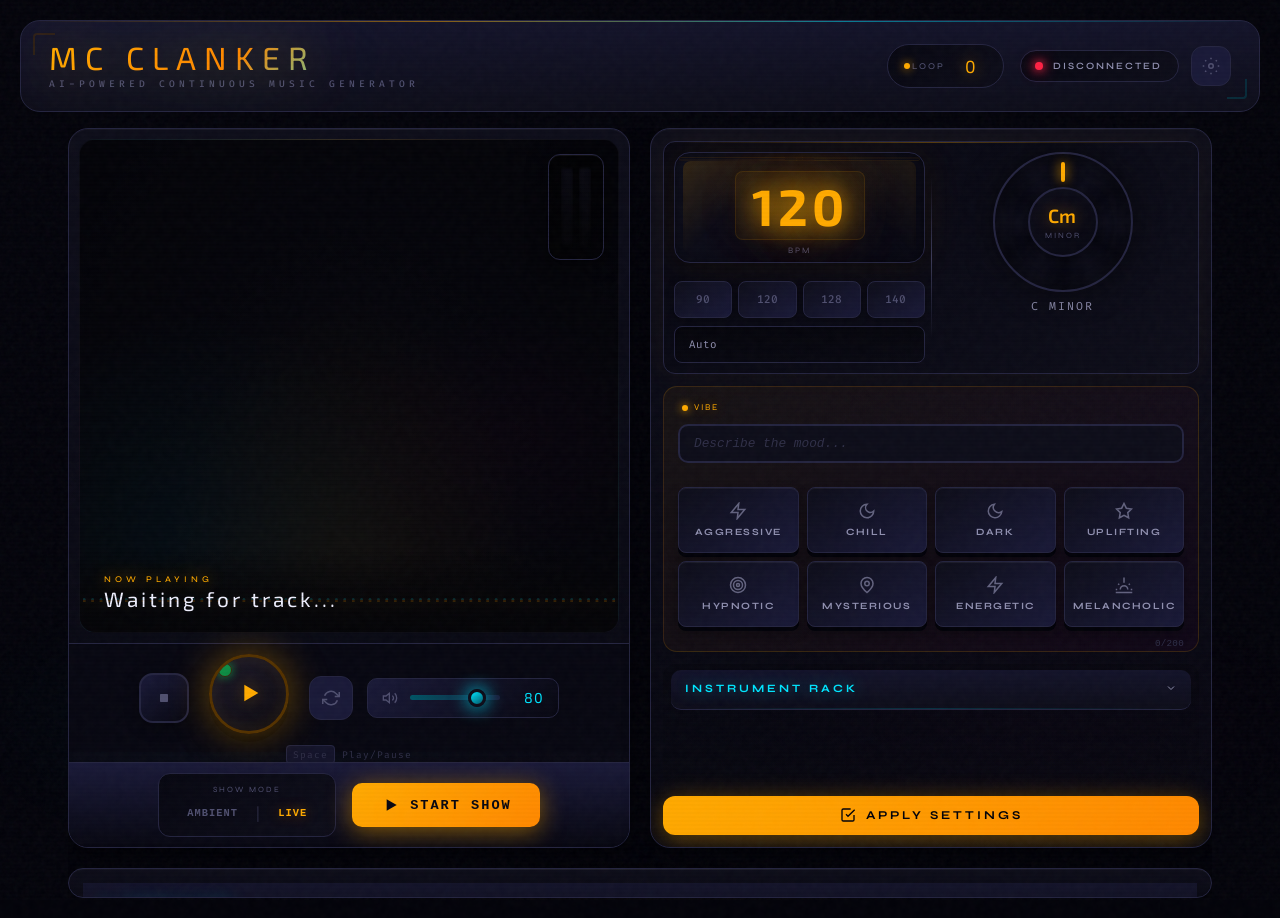
==== commit 347a215a: "fix: audio playback loop transitions and async framework migration - Fix set_next_loop() semantics: " ====
--- a/static/mc-clanker/index.html
+++ b/static/mc-clanker/index.html
@@ -65,9 +65,6 @@
                         </div>
                         <span class="generating-text">GENERATING</span>
                         <span class="generating-label" id="generating-label">Creating stems...</span>
-                        <div class="generation-progress">
-                            <div class="generation-progress-bar" id="generation-progress-bar" style="width: 0%"></div>
-                        </div>
                     </div>
 
                     <div class="now-playing-overlay">
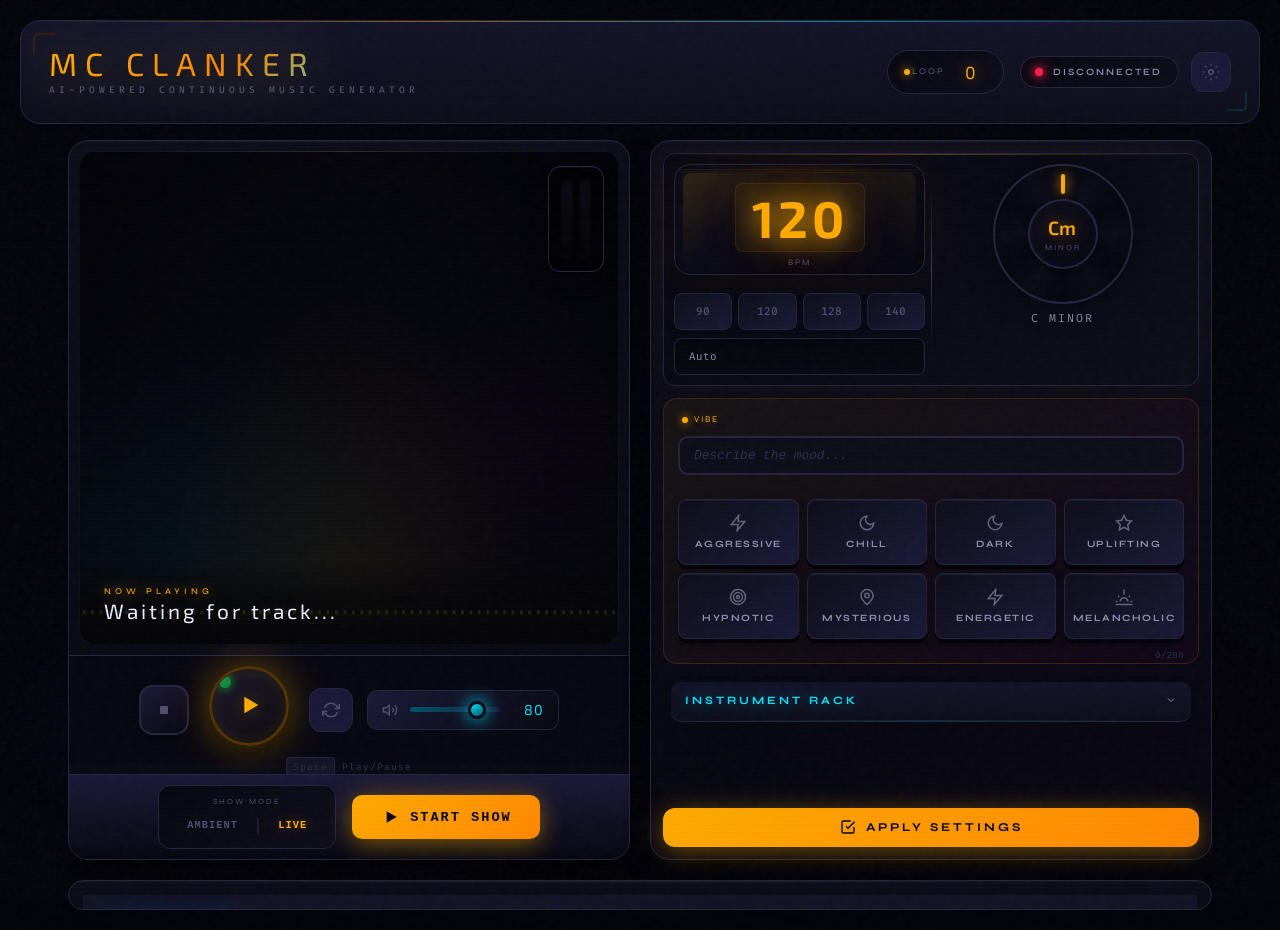
==== commit b9d3fbde: "feat: refactor routes into modular structure and add UI/ tests - Modularize api_routes into app/rout" ====
--- a/static/mc-clanker/index.html
+++ b/static/mc-clanker/index.html
@@ -29,6 +29,20 @@
             </div>
             <div class="corner-accent"></div>
             <div class="header-right">
+                <!-- Generating Indicator -->
+                <div class="generating-indicator" id="generating-indicator">
+                    <div class="generating-rings">
+                        <div class="generating-ring"></div>
+                        <div class="generating-ring"></div>
+                        <div class="generating-ring"></div>
+                        <div class="generating-core"></div>
+                        <div class="generating-particle"></div>
+                        <div class="generating-particle"></div>
+                        <div class="generating-particle"></div>
+                    </div>
+                    <span class="generating-text">GENERATING</span>
+                    <span class="generating-label" id="generating-label">Creating stems...</span>
+                </div>
                 <div class="loop-badge" id="loop-badge">
                     <span class="loop-label">LOOP</span>
                     <span class="loop-value" id="header-loop-counter">0</span>
@@ -51,21 +65,6 @@
             <div class="panel visualizer-panel">
                 <div class="visualizer-container">
                     <canvas id="visualizer"></canvas>
-
-                    <!-- Generating Indicator -->
-                    <div class="generating-indicator" id="generating-indicator">
-                        <div class="generating-rings">
-                            <div class="generating-ring"></div>
-                            <div class="generating-ring"></div>
-                            <div class="generating-ring"></div>
-                            <div class="generating-core"></div>
-                            <div class="generating-particle"></div>
-                            <div class="generating-particle"></div>
-                            <div class="generating-particle"></div>
-                        </div>
-                        <span class="generating-text">GENERATING</span>
-                        <span class="generating-label" id="generating-label">Creating stems...</span>
-                    </div>
 
                     <div class="now-playing-overlay">
                         <div class="track-info">
--- a/static/mc-clanker/styles.css
+++ b/static/mc-clanker/styles.css
@@ -327,7 +327,6 @@
     margin: 0;
     line-height: 1;
     transition: all 0.3s ease;
-    animation: logoBreathe 4s ease-in-out infinite;
 }
 
 @keyframes logoBreathe {
@@ -384,7 +383,6 @@
     border-radius: 50%;
     background: var(--amber-glow);
     box-shadow: 0 0 10px var(--amber-glow);
-    animation: ledPulse 1.5s ease-in-out infinite;
 }
 
 .loop-label {
@@ -453,7 +451,6 @@
     border-radius: 50%;
     background: var(--led-red);
     box-shadow: 0 0 8px var(--led-red), 0 0 16px var(--led-red);
-    animation: ledPulse 1.5s ease-in-out infinite;
 }
 
 @keyframes ledPulse {
@@ -470,13 +467,11 @@
 .status.connected.paused::before {
     background: var(--amber-glow);
     box-shadow: 0 0 8px var(--amber-glow);
-    animation: ledPulse 2s ease-in-out infinite;
 }
 
 .status.connecting::before {
     background: var(--amber-glow);
     box-shadow: 0 0 8px var(--amber-glow);
-    animation: ledBlink 0.5s ease-in-out infinite;
 }
 
 @keyframes ledBlink {
@@ -918,24 +913,18 @@
 
 /* ========== GENERATING STATE ========== */
 .generating-indicator {
-    position: absolute;
-    top: 50%;
-    left: 50%;
-    transform: translate(-50%, -50%);
-    display: flex;
-    flex-direction: column;
-    align-items: center;
-    gap: 16px;
-    padding: 32px 48px;
+    display: flex;
+    align-items: center;
+    gap: 12px;
+    padding: 10px 18px;
     background: rgba(8, 8, 18, 0.95);
     border: 1px solid var(--amber-dim);
-    border-radius: 24px;
+    border-radius: 14px;
     z-index: 20;
     opacity: 0;
     pointer-events: none;
     transition: opacity 0.3s ease;
-    backdrop-filter: blur(12px);
-    box-shadow: 0 0 60px rgba(255, 170, 0, 0.15), 0 20px 60px rgba(0, 0, 0, 0.5);
+    box-shadow: 0 0 30px rgba(255, 170, 0, 0.15), 0 4px 20px rgba(0, 0, 0, 0.4);
 }
 
 .generating-indicator.visible {
@@ -946,8 +935,8 @@
 /* Concentric ring generator */
 .generating-rings {
     position: relative;
-    width: 100px;
-    height: 100px;
+    width: 40px;
+    height: 40px;
 }
 
 .generating-ring {
@@ -959,27 +948,27 @@
 }
 
 .generating-ring:nth-child(1) {
-    width: 100px;
-    height: 100px;
-    margin: -50px 0 0 -50px;
+    width: 40px;
+    height: 40px;
+    margin: -20px 0 0 -20px;
     border-top-color: var(--amber-glow);
     border-right-color: var(--amber-dim);
     animation: spinClockwise 1.5s linear infinite;
 }
 
 .generating-ring:nth-child(2) {
-    width: 76px;
-    height: 76px;
-    margin: -38px 0 0 -38px;
+    width: 30px;
+    height: 30px;
+    margin: -15px 0 0 -15px;
     border-bottom-color: var(--cyan-glow);
     border-left-color: var(--cyan-dim);
     animation: spinCounterClockwise 1.2s linear infinite;
 }
 
 .generating-ring:nth-child(3) {
-    width: 52px;
-    height: 52px;
-    margin: -26px 0 0 -26px;
+    width: 20px;
+    height: 20px;
+    margin: -10px 0 0 -10px;
     border-top-color: var(--magenta-pulse);
     border-right-color: var(--magenta-dim);
     animation: spinClockwise 0.9s linear infinite;
@@ -987,27 +976,27 @@
 
 .generating-core {
     position: absolute;
-    width: 28px;
-    height: 28px;
+    width: 10px;
+    height: 10px;
     top: 50%;
     left: 50%;
-    margin: -14px 0 0 -14px;
+    margin: -5px 0 0 -5px;
     background: radial-gradient(circle, var(--amber-glow) 0%, var(--amber-dim) 100%);
     border-radius: 50%;
-    box-shadow: 0 0 20px var(--amber-glow), 0 0 40px rgba(255, 170, 0, 0.5);
+    box-shadow: 0 0 12px var(--amber-glow), 0 0 24px rgba(255, 170, 0, 0.5);
     animation: corePulse 1s ease-in-out infinite;
 }
 
 /* Orbiting particles */
 .generating-particle {
     position: absolute;
-    width: 6px;
-    height: 6px;
+    width: 4px;
+    height: 4px;
     background: var(--amber-glow);
     border-radius: 50%;
     top: 50%;
     left: 50%;
-    box-shadow: 0 0 8px var(--amber-glow);
+    box-shadow: 0 0 6px var(--amber-glow);
 }
 
 .generating-particle:nth-child(5) {
@@ -1017,25 +1006,25 @@
 .generating-particle:nth-child(6) {
     animation: orbitParticle 2s linear infinite 0.5s;
     background: var(--cyan-glow);
-    box-shadow: 0 0 8px var(--cyan-glow);
+    box-shadow: 0 0 6px var(--cyan-glow);
 }
 
 .generating-particle:nth-child(7) {
     animation: orbitParticle 2s linear infinite 1s;
     background: var(--magenta-pulse);
-    box-shadow: 0 0 8px var(--magenta-pulse);
+    box-shadow: 0 0 6px var(--magenta-pulse);
 }
 
 @keyframes orbitParticle {
     0% {
-        transform: rotate(0deg) translateX(45px) rotate(0deg);
+        transform: rotate(0deg) translateX(18px) rotate(0deg);
         opacity: 1;
     }
     50% {
         opacity: 0.5;
     }
     100% {
-        transform: rotate(360deg) translateX(45px) rotate(-360deg);
+        transform: rotate(360deg) translateX(18px) rotate(-360deg);
         opacity: 1;
     }
 }
@@ -1061,11 +1050,11 @@
 
 .generating-text {
     font-family: 'Syne', sans-serif;
-    font-size: 0.8rem;
-    letter-spacing: 4px;
+    font-size: 0.65rem;
+    letter-spacing: 3px;
     text-transform: uppercase;
     color: var(--amber-glow);
-    text-shadow: 0 0 20px rgba(255, 170, 0, 0.8);
+    text-shadow: 0 0 15px rgba(255, 170, 0, 0.8);
     animation: textPulse 1.5s ease-in-out infinite;
 }
 
@@ -1076,7 +1065,7 @@
 
 .generating-label {
     font-family: 'Fira Code', monospace;
-    font-size: 0.65rem;
+    font-size: 0.55rem;
     color: var(--text-dim);
     letter-spacing: 1px;
 }
@@ -1495,6 +1484,7 @@
     flex-direction: column;
     align-items: center;
     gap: 8px;
+    z-index: 100;
 }
 
 .rotary-key-selector {
@@ -2212,7 +2202,6 @@
 .status-badge.active .badge-dot {
     background: var(--amber-glow);
     box-shadow: 0 0 8px var(--amber-glow);
-    animation: ledPulse 1.5s ease-in-out infinite;
 }
 
 .status-badge.success {
@@ -3647,7 +3636,6 @@
     background: linear-gradient(135deg, var(--amber-glow) 0%, var(--amber-hot) 100%);
     color: var(--bg-deep);
     box-shadow: 0 4px 25px rgba(255, 170, 0, 0.5), 0 2px 10px rgba(0, 0, 0, 0.3);
-    animation: startShowPulse 2s ease-in-out infinite;
 }
 
 .show-btn.start-show::before {
@@ -3846,7 +3834,7 @@
     flex-direction: column;
     gap: 12px;
     padding: 12px;
-    overflow-y: auto;
+    overflow: visible;
     background: linear-gradient(180deg, var(--bg-surface) 0%, rgba(14, 14, 26, 0.4) 100%);
     min-height: 0;
 }
@@ -5832,7 +5820,7 @@
 .stem-deck {
     display: flex;
     flex-direction: column;
-    gap: 2px;
+    gap: 10px;
     padding: 6px 8px;
     overflow-y: auto;
     flex: 1;
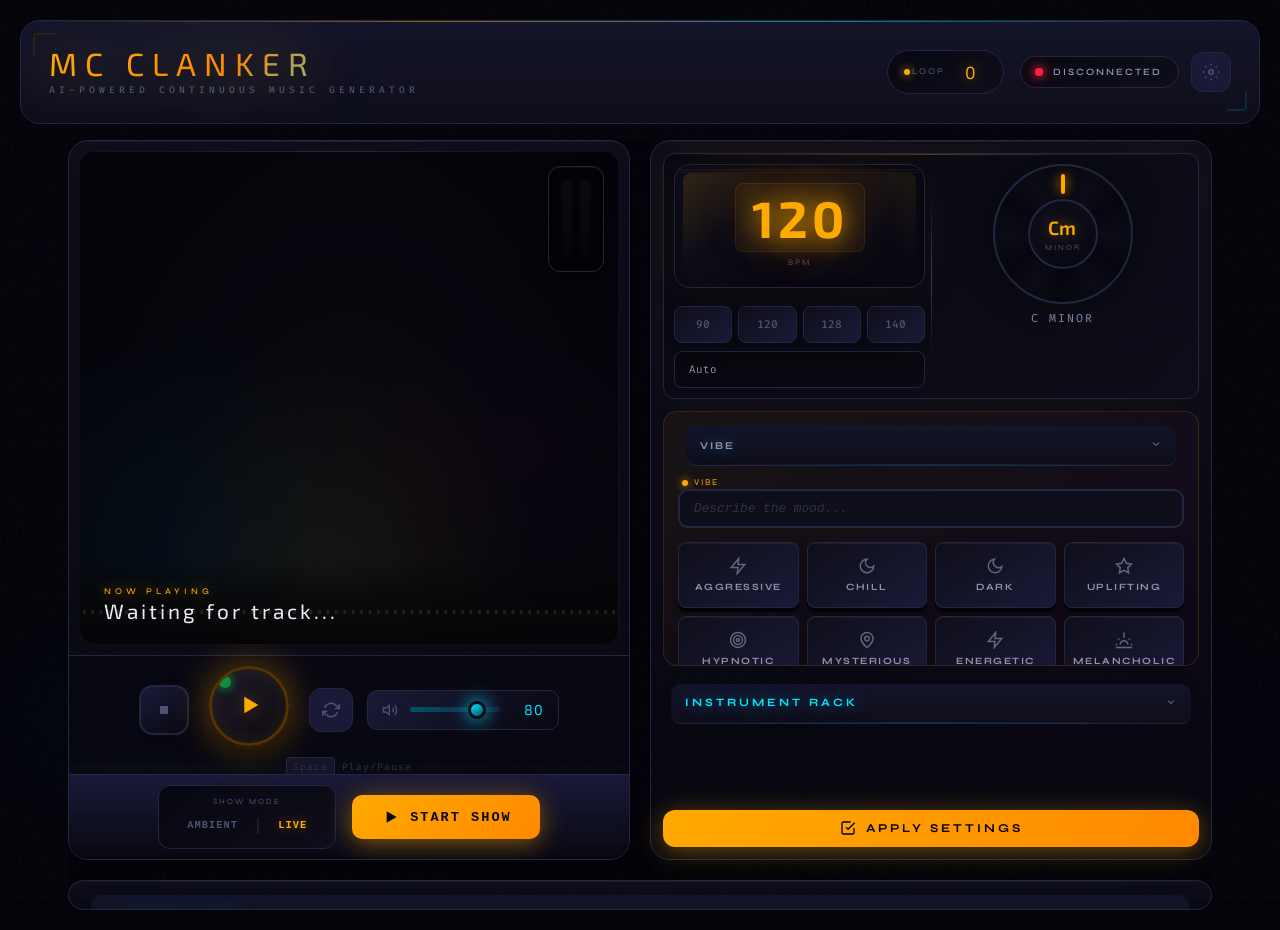
==== commit 30c2ba28: "feat(dj): sync UI inputs from state and polish setup page Add updateUIFromState handlers for BPM ove" ====
--- a/static/mc-clanker/index.html
+++ b/static/mc-clanker/index.html
@@ -14,8 +14,6 @@
 </head>
 <body>
     <div class="floating-particles"></div>
-    <div class="scanlines"></div>
-    <div class="grain"></div>
 
     <!-- Toast Container -->
     <div class="toast-container" id="toast-container"></div>
@@ -270,15 +268,24 @@
 
                 <!-- Vibe Section -->
                 <div class="vibe-section">
-                    <label class="section-label" for="vibe-input">VIBE</label>
-                    <div class="vibe-input-wrapper">
-                        <input type="text" id="vibe-input" placeholder="Describe the mood..." maxlength="200" aria-describedby="vibe-char-count">
-                        <span class="vibe-active-indicator" id="vibe-active-indicator" aria-hidden="true">
-                            <svg width="14" height="14" viewBox="0 0 24 24" fill="currentColor">
-                                <polygon points="12,2 15,9 22,9 17,14 19,22 12,17 5,22 7,14 2,9 9,9"/>
-                            </svg>
-                        </span>
-                    </div>
+                    <div class="panel-header collapsible" role="button" tabindex="0" aria-expanded="true" aria-controls="vibe-content">
+                        <h3>VIBE</h3>
+                        <span class="collapse-icon">
+                            <svg width="12" height="12" viewBox="0 0 24 24" fill="none" stroke="currentColor" stroke-width="2">
+                                <polyline points="6 9 12 15 18 9"/>
+                            </svg>
+                        </span>
+                    </div>
+                    <div class="vibe-content" id="vibe-content">
+                        <label class="section-label" for="vibe-input">VIBE</label>
+                        <div class="vibe-input-wrapper">
+                            <input type="text" id="vibe-input" placeholder="Describe the mood..." maxlength="200" aria-describedby="vibe-char-count">
+                            <span class="vibe-active-indicator" id="vibe-active-indicator" aria-hidden="true">
+                                <svg width="14" height="14" viewBox="0 0 24 24" fill="currentColor">
+                                    <polygon points="12,2 15,9 22,9 17,14 19,22 12,17 5,22 7,14 2,9 9,9"/>
+                                </svg>
+                            </span>
+                        </div>
                     <!-- Quick vibe presets -->
                     <div class="vibe-presets">
                         <button class="vibe-chip" data-vibe="aggressive">
@@ -326,6 +333,7 @@
                     </div>
                     <div class="input-footer">
                         <span class="char-count" id="vibe-char-count">0/200</span>
+                    </div>
                     </div>
                 </div>
 
@@ -358,7 +366,7 @@
             <div class="panel info-panel">
                 <!-- Conductor Reasoning -->
                 <div class="reasoning-section">
-                    <div class="panel-header">
+                    <div class="panel-header collapsible" role="button" tabindex="0" aria-expanded="true" aria-controls="reasoning-content">
                         <h3>
                             <svg width="12" height="12" viewBox="0 0 24 24" fill="none" stroke="currentColor" stroke-width="2">
                                 <circle cx="12" cy="12" r="10"/>
@@ -367,18 +375,25 @@
                             </svg>
                             CONDUCTOR
                         </h3>
-                    </div>
-                    <div class="reasoning-box" id="reasoning-box">
-                        <p class="placeholder">Initializing engine...</p>
-                    </div>
-                    <div class="action-log" id="action-log">
-                        <!-- Populated by JS -->
+                        <span class="collapse-icon">
+                            <svg width="12" height="12" viewBox="0 0 24 24" fill="none" stroke="currentColor" stroke-width="2">
+                                <polyline points="6 9 12 15 18 9"/>
+                            </svg>
+                        </span>
+                    </div>
+                    <div class="reasoning-content" id="reasoning-content">
+                        <div class="reasoning-box" id="reasoning-box">
+                            <p class="placeholder">Initializing engine...</p>
+                        </div>
+                        <div class="action-log" id="action-log">
+                            <!-- Populated by JS -->
+                        </div>
                     </div>
                 </div>
 
                 <!-- Stem Deck Timeline -->
                 <div class="stem-deck-section">
-                    <div class="panel-header">
+                    <div class="panel-header collapsible" role="button" tabindex="0" aria-expanded="true" aria-controls="stem-deck">
                         <h3>
                             <svg width="12" height="12" viewBox="0 0 24 24" fill="none" stroke="currentColor" stroke-width="2">
                                 <rect x="3" y="3" width="18" height="18" rx="2" ry="2"/>
@@ -388,16 +403,32 @@
                             STEMS
                         </h3>
                         <div class="loop-counter" id="loop-counter">0</div>
+                        <span class="collapse-icon">
+                            <svg width="12" height="12" viewBox="0 0 24 24" fill="none" stroke="currentColor" stroke-width="2">
+                                <polyline points="6 9 12 15 18 9"/>
+                            </svg>
+                        </span>
                     </div>
 
                     <div class="stem-deck" id="stem-deck">
                         <!-- Populated by JS for detailed stem controls -->
                     </div>
+
+                    <!-- Loop Navigation Selector -->
+                    <div class="loop-selector" id="loop-selector">
+                        <button class="loop-nav" id="loop-prev" title="Previous loop">&#8592;</button>
+                        <span class="loop-indicator">
+                            Loop <span id="loop-num">1</span> / <span id="loop-total">1</span>
+                        </span>
+                        <span class="now-playing-badge" id="now-playing-badge" style="display:none;">NOW PLAYING</span>
+                        <button class="loop-nav" id="loop-next" title="Next loop">&#8594;</button>
+                        <button class="jump-to-current" id="jump-current" title="Jump to currently playing">Jump to Current</button>
+                    </div>
                 </div>
 
                 <!-- Custom Stem Creator -->
                 <div class="custom-stem-section">
-                    <div class="panel-header">
+                    <div class="panel-header collapsible" role="button" tabindex="0" aria-expanded="true" aria-controls="custom-stem-form">
                         <h3>
                             <svg width="12" height="12" viewBox="0 0 24 24" fill="none" stroke="currentColor" stroke-width="2">
                                 <path d="M12 2L2 7l10 5 10-5-10-5z"/>
@@ -406,8 +437,13 @@
                             </svg>
                             CUSTOM STEM
                         </h3>
-                    </div>
-                    <div class="custom-stem-form">
+                        <span class="collapse-icon">
+                            <svg width="12" height="12" viewBox="0 0 24 24" fill="none" stroke="currentColor" stroke-width="2">
+                                <polyline points="6 9 12 15 18 9"/>
+                            </svg>
+                        </span>
+                    </div>
+                    <div class="custom-stem-form" id="custom-stem-form">
                         <div class="stem-form-row">
                             <select id="custom-stem-instrument" class="stem-select">
                                 <option value="">Select instrument...</option>
@@ -435,7 +471,7 @@
 
                 <!-- Audience Message Broadcast -->
                 <div class="broadcast-section">
-                    <div class="panel-header">
+                    <div class="panel-header collapsible" role="button" tabindex="0" aria-expanded="true" aria-controls="broadcast-form">
                         <h3>
                             <svg width="12" height="12" viewBox="0 0 24 24" fill="none" stroke="currentColor" stroke-width="2">
                                 <path d="M4.9 19.1C1 15.2 1 8.8 4.9 4.9"/>
@@ -446,8 +482,13 @@
                             </svg>
                             BROADCAST
                         </h3>
-                    </div>
-                    <div class="broadcast-form">
+                        <span class="collapse-icon">
+                            <svg width="12" height="12" viewBox="0 0 24 24" fill="none" stroke="currentColor" stroke-width="2">
+                                <polyline points="6 9 12 15 18 9"/>
+                            </svg>
+                        </span>
+                    </div>
+                    <div class="broadcast-form" id="broadcast-form">
                         <div class="broadcast-input-wrapper">
                             <input type="text" id="audience-message-input" class="broadcast-input"
                                    placeholder="Send a message to your audience..." maxlength="200">
@@ -471,7 +512,7 @@
 
                 <!-- Export Section -->
                 <div class="export-section">
-                    <div class="panel-header">
+                    <div class="panel-header collapsible" role="button" tabindex="0" aria-expanded="true" aria-controls="export-controls">
                         <h3>
                             <svg width="12" height="12" viewBox="0 0 24 24" fill="none" stroke="currentColor" stroke-width="2">
                                 <path d="M21 15v4a2 2 0 01-2 2H5a2 2 0 01-2-2v-4"/>
@@ -480,8 +521,13 @@
                             </svg>
                             EXPORT
                         </h3>
-                    </div>
-                    <div class="export-controls">
+                        <span class="collapse-icon">
+                            <svg width="12" height="12" viewBox="0 0 24 24" fill="none" stroke="currentColor" stroke-width="2">
+                                <polyline points="6 9 12 15 18 9"/>
+                            </svg>
+                        </span>
+                    </div>
+                    <div class="export-controls" id="export-controls">
                         <button id="record-btn" class="record-btn">
                             <span class="record-icon">
                                 <svg width="14" height="14" viewBox="0 0 24 24" fill="currentColor">
--- a/static/mc-clanker/styles.css
+++ b/static/mc-clanker/styles.css
@@ -160,47 +160,6 @@
     100% { transform: translateY(-110vh) translateX(50px) scale(0.5); opacity: 0; }
 }
 
-/* CRT Scanlines - Same as audience interface */
-.scanlines {
-    position: fixed;
-    inset: 0;
-    background: repeating-linear-gradient(
-        0deg,
-        transparent,
-        transparent 2px,
-        rgba(0, 0, 0, 0.08) 2px,
-        rgba(0, 0, 0, 0.08) 4px
-    );
-    pointer-events: none;
-    z-index: 1000;
-    opacity: 0.15;
-}
-
-/* Film grain noise - Same as audience interface */
-.grain {
-    position: fixed;
-    inset: -50%;
-    width: 200%;
-    height: 200%;
-    background-image: url("data:image/svg+xml,%3Csvg viewBox='0 0 256 256' xmlns='http://www.w3.org/2000/svg'%3E%3Cfilter id='noise'%3E%3CfeTurbulence type='fractalNoise' baseFrequency='0.9' numOctaves='4' stitchTiles='stitch'/%3E%3C/filter%3E%3Crect width='100%25' height='100%25' filter='url(%23noise)'/%3E%3C/svg%3E");
-    opacity: 0.025;
-    pointer-events: none;
-    z-index: 999;
-    animation: grain 0.5s steps(1) infinite;
-}
-
-@keyframes grain {
-    0%, 100% { transform: translate(0, 0); }
-    10% { transform: translate(-5%, -10%); }
-    20% { transform: translate(-15%, 5%); }
-    30% { transform: translate(7%, -25%); }
-    40% { transform: translate(-5%, 25%); }
-    50% { transform: translate(-15%, 10%); }
-    60% { transform: translate(15%, 0%); }
-    70% { transform: translate(0%, 15%); }
-    80% { transform: translate(3%, 35%); }
-    90% { transform: translate(-10%, 10%); }
-}
 
 .dj-container {
     position: relative;
@@ -1124,7 +1083,6 @@
     pointer-events: auto;
     animation: toastSlideIn 0.5s cubic-bezier(0.34, 1.56, 0.64, 1);
     max-width: 400px;
-    backdrop-filter: blur(12px);
 }
 
 .toast.toast-exit {
@@ -2242,7 +2200,6 @@
     position: fixed;
     inset: 0;
     background: rgba(3, 3, 10, 0.85);
-    backdrop-filter: blur(8px);
     display: flex;
     align-items: center;
     justify-content: center;
@@ -3909,7 +3866,7 @@
     border-radius: 12px;
     border: 1px solid var(--border-subtle);
     position: relative;
-    overflow: hidden;
+    overflow: visible;
     box-shadow: 0 0 30px rgba(255, 170, 0, 0.05);
     animation: tempoSectionBreath 4s ease-in-out infinite;
 }
@@ -4663,6 +4620,79 @@
     transform: rotate(-90deg);
 }
 
+/* Info panel collapsible sections */
+.reasoning-section.collapsed .reasoning-content,
+.stem-deck-section.collapsed .stem-deck,
+.custom-stem-section.collapsed .custom-stem-form,
+.broadcast-section.collapsed .broadcast-form,
+.export-section.collapsed .export-controls {
+    display: none;
+}
+
+/* Vibe section collapsible */
+.vibe-section.collapsed .vibe-content {
+    display: none;
+}
+
+.vibe-section .panel-header.collapsible {
+    cursor: pointer;
+    transition: background 0.2s;
+    margin: 0 8px;
+    padding: 10px 14px;
+    border-radius: 10px;
+    display: flex;
+    align-items: center;
+    justify-content: space-between;
+}
+
+.vibe-section .panel-header.collapsible:hover {
+    background: var(--bg-hover);
+}
+
+.vibe-section .panel-header.collapsible h3 {
+    display: flex;
+    align-items: center;
+    gap: 8px;
+    font-family: 'Syne', sans-serif;
+    font-size: 0.65rem;
+    font-weight: 700;
+    letter-spacing: 2px;
+    text-transform: uppercase;
+    color: var(--text-normal);
+}
+
+.vibe-section .panel-header.collapsible .collapse-icon {
+    margin-left: auto;
+}
+
+.info-panel .panel-header.collapsible {
+    cursor: pointer;
+    transition: background 0.2s;
+    margin: 0 8px;
+    padding: 10px 14px;
+    border-radius: 10px;
+}
+
+.info-panel .panel-header.collapsible:hover {
+    background: var(--bg-hover);
+}
+
+.info-panel .panel-header.collapsible {
+    display: flex;
+    align-items: center;
+    justify-content: space-between;
+}
+
+.info-panel .panel-header.collapsible h3 {
+    display: flex;
+    align-items: center;
+    gap: 8px;
+}
+
+.info-panel .panel-header.collapsible .collapse-icon {
+    margin-left: auto;
+}
+
 .instrument-category {
     margin-bottom: 4px;
     padding: 0 6px;
@@ -5295,6 +5325,80 @@
 }
 .stem-mini.texture::before { background: linear-gradient(180deg, #88ff88, #66cc66); box-shadow: 0 0 8px #88ff88; }
 
+/* ========== LOOP SELECTOR ========== */
+.loop-selector {
+    display: flex;
+    align-items: center;
+    gap: 8px;
+    padding: 8px 12px;
+    background: rgba(0, 0, 0, 0.3);
+    border-radius: 8px;
+    margin: 0 12px 8px;
+}
+
+.loop-nav {
+    background: var(--bg-raised);
+    border: 1px solid var(--border-subtle);
+    border-radius: 6px;
+    color: var(--text-secondary);
+    padding: 4px 10px;
+    cursor: pointer;
+    font-size: 1rem;
+    transition: all 0.2s ease;
+}
+
+.loop-nav:hover {
+    background: var(--bg-elevated);
+    color: var(--text-primary);
+    border-color: var(--amber-glow);
+}
+
+.loop-indicator {
+    font-family: 'Exo 2', sans-serif;
+    font-size: 0.85rem;
+    color: var(--text-secondary);
+    letter-spacing: 1px;
+}
+
+.now-playing-badge {
+    font-family: 'Exo 2', sans-serif;
+    font-size: 0.7rem;
+    font-weight: 600;
+    color: var(--amber-glow);
+    background: rgba(255, 170, 0, 0.15);
+    border: 1px solid rgba(255, 170, 0, 0.4);
+    padding: 2px 8px;
+    border-radius: 10px;
+    letter-spacing: 2px;
+    text-shadow: 0 0 10px rgba(255, 170, 0, 0.6);
+    animation: nowPlayingPulse 2s ease-in-out infinite;
+}
+
+@keyframes nowPlayingPulse {
+    0%, 100% { opacity: 1; box-shadow: 0 0 8px rgba(255, 170, 0, 0.4); }
+    50% { opacity: 0.7; box-shadow: 0 0 15px rgba(255, 170, 0, 0.6); }
+}
+
+.jump-to-current {
+    margin-left: auto;
+    background: linear-gradient(135deg, rgba(255, 170, 0, 0.2) 0%, rgba(255, 170, 0, 0.1) 100%);
+    border: 1px solid rgba(255, 170, 0, 0.4);
+    border-radius: 6px;
+    color: var(--amber-glow);
+    padding: 4px 12px;
+    cursor: pointer;
+    font-size: 0.75rem;
+    font-weight: 600;
+    letter-spacing: 1px;
+    text-transform: uppercase;
+    transition: all 0.2s ease;
+}
+
+.jump-to-current:hover {
+    background: rgba(255, 170, 0, 0.25);
+    box-shadow: 0 0 15px rgba(255, 170, 0, 0.3);
+}
+
 .stem-deck {
     flex: 1;
     overflow-y: auto;
@@ -6256,8 +6360,6 @@
     width: 100%;
     height: 100%;
     background: rgba(3, 3, 10, 0.95);
-    backdrop-filter: blur(24px);
-    -webkit-backdrop-filter: blur(24px);
     z-index: 1000;
     align-items: center;
     justify-content: center;
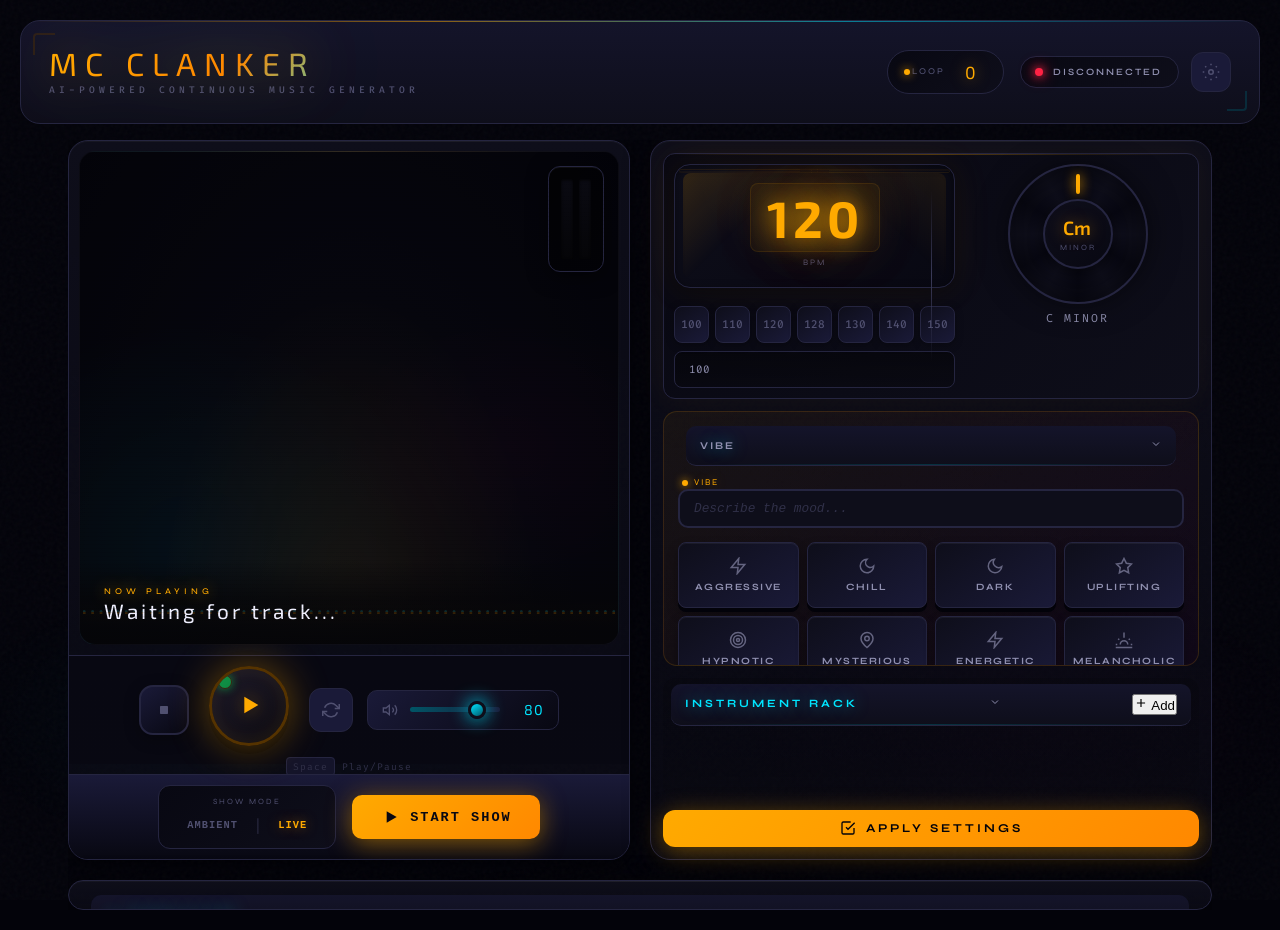
==== commit aee9632f: "feat(config): add dynamic custom instruments with major family registration - app/framework: update " ====
--- a/static/mc-clanker/index.html
+++ b/static/mc-clanker/index.html
@@ -173,15 +173,15 @@
                             <span class="tempo-label">BPM</span>
                         </div>
                         <div class="tempo-presets">
-                            <button class="tempo-preset" data-bpm="90">90</button>
+                            <button class="tempo-preset" data-bpm="100">100</button>
+                            <button class="tempo-preset" data-bpm="110">110</button>
                             <button class="tempo-preset" data-bpm="120">120</button>
                             <button class="tempo-preset" data-bpm="128">128</button>
+                            <button class="tempo-preset" data-bpm="130">130</button>
                             <button class="tempo-preset" data-bpm="140">140</button>
+                            <button class="tempo-preset" data-bpm="150">150</button>
                         </div>
                         <select id="bpm-override" class="tempo-select">
-                            <option value="">Auto</option>
-                            <option value="80">80</option>
-                            <option value="90">90</option>
                             <option value="100">100</option>
                             <option value="110">110</option>
                             <option value="120">120</option>
@@ -189,7 +189,6 @@
                             <option value="130">130</option>
                             <option value="140">140</option>
                             <option value="150">150</option>
-                            <option value="160">160</option>
                         </select>
                     </div>
                     <div class="key-display-container">
@@ -237,7 +236,6 @@
                         </div>
                         <span class="key-full" id="key-full">C minor</span>
                         <select id="key-override" class="key-select hidden">
-                            <option value="">Auto</option>
                             <option value="C major">C major</option>
                             <option value="C minor">C minor</option>
                             <option value="C# major">C# major</option>
@@ -346,6 +344,12 @@
                                 <polyline points="6 9 12 15 18 9"/>
                             </svg>
                         </span>
+                        <button class="add-custom-btn" id="add-custom-instrument-btn" title="Add Custom Instrument">
+                            <svg width="14" height="14" viewBox="0 0 24 24" fill="none" stroke="currentColor" stroke-width="2">
+                                <line x1="12" y1="5" x2="12" y2="19"/><line x1="5" y1="12" x2="19" y2="12"/>
+                            </svg>
+                            Add
+                        </button>
                     </div>
                     <div class="instrument-categories" id="instrument-categories">
                         <!-- Populated by JS -->
@@ -666,6 +670,36 @@
         </div>
     </div>
 
+    <!-- Custom Instrument Modal -->
+    <div class="modal-overlay hidden" id="custom-instrument-modal">
+        <div class="modal-content">
+            <div class="modal-header">
+                <h3>Add Custom Instrument</h3>
+                <button class="modal-close-btn" id="close-custom-instrument-modal">
+                    <svg width="20" height="20" viewBox="0 0 24 24" fill="none" stroke="currentColor" stroke-width="2">
+                        <line x1="18" y1="6" x2="6" y2="18"/><line x1="6" y1="6" x2="18" y2="18"/>
+                    </svg>
+                </button>
+            </div>
+            <div class="modal-body">
+                <div class="form-group">
+                    <label for="custom-instrument-name">Instrument Name</label>
+                    <input type="text" id="custom-instrument-name" placeholder="My Custom Synth" autocomplete="off">
+                </div>
+                <div class="form-group">
+                    <label for="custom-instrument-family">Family</label>
+                    <select id="custom-instrument-family">
+                        <!-- Populated dynamically from /api/constants -->
+                    </select>
+                </div>
+            </div>
+            <div class="modal-footer">
+                <button class="secondary-btn" id="cancel-custom-instrument">Cancel</button>
+                <button class="primary-btn" id="save-custom-instrument">Add Instrument</button>
+            </div>
+        </div>
+    </div>
+
     <audio id="audio-player" crossorigin="anonymous"></audio>
     <script src="app.js"></script>
 </body>
